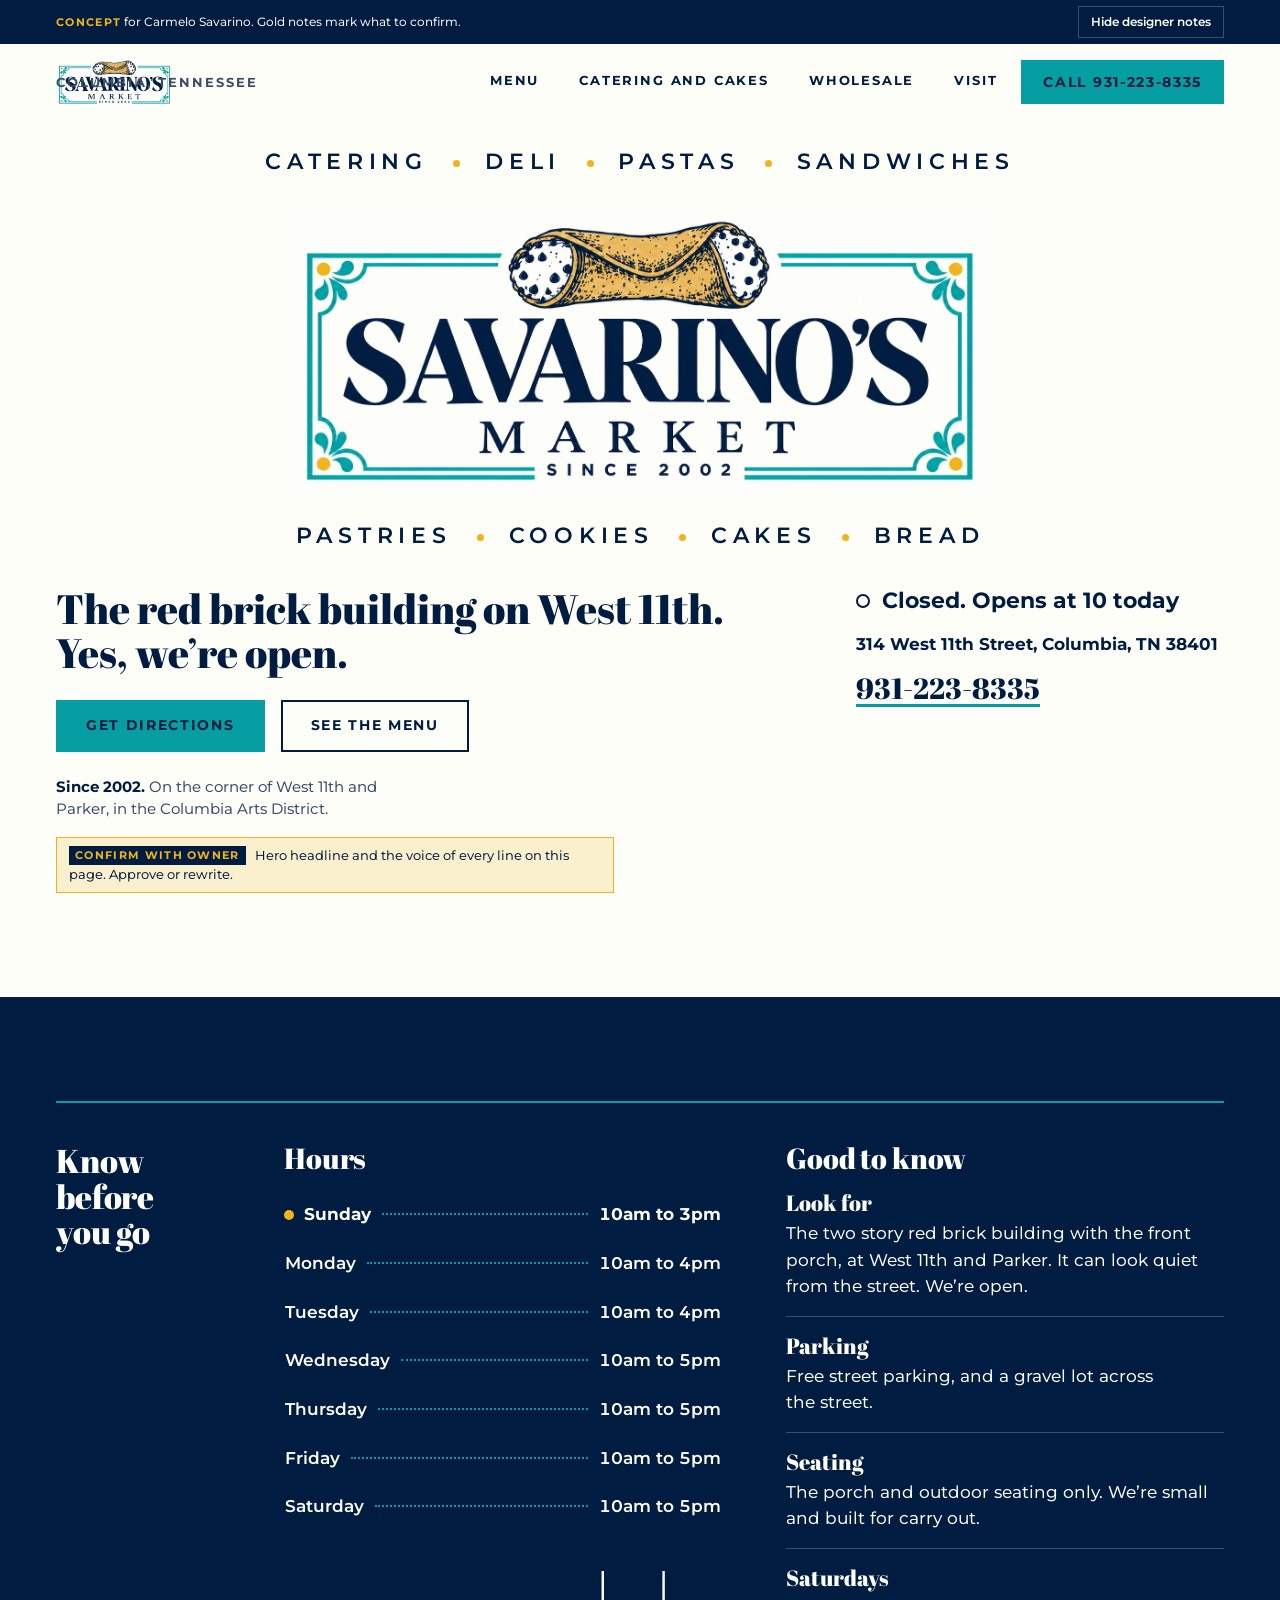
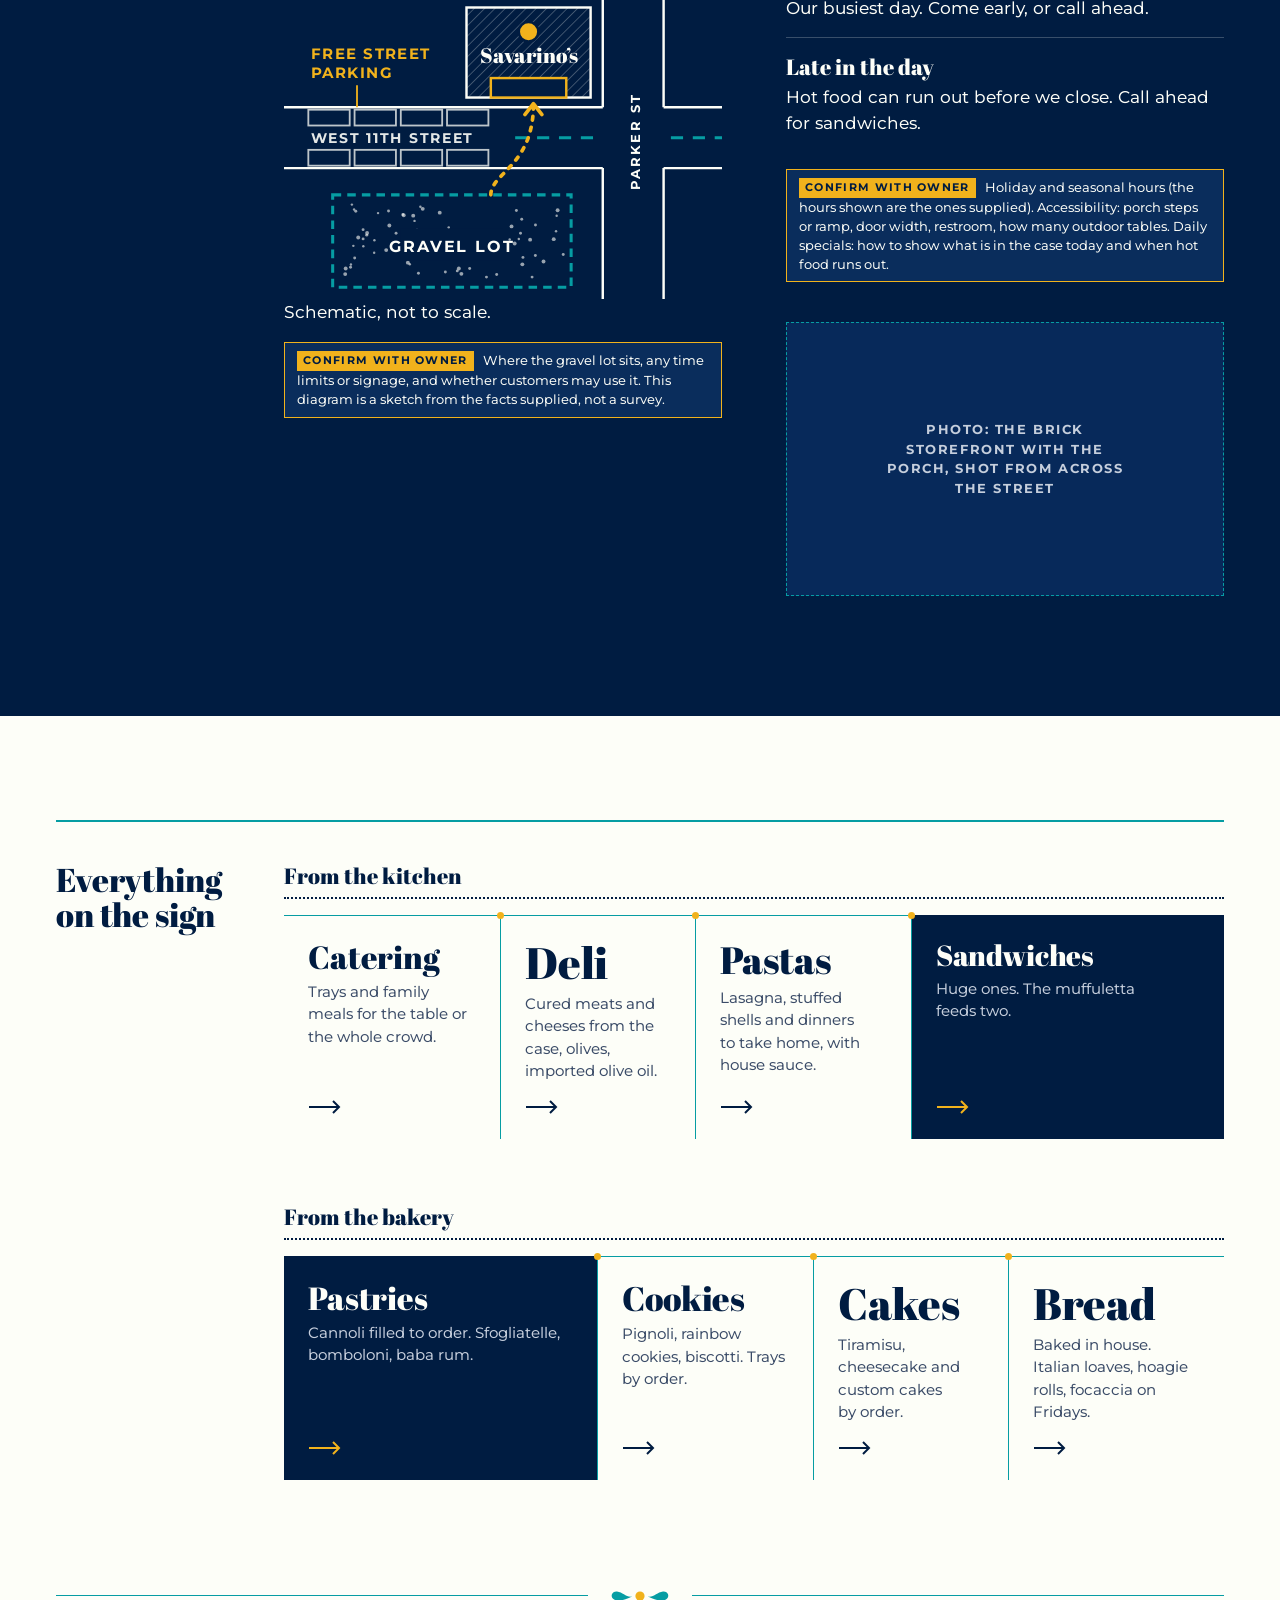
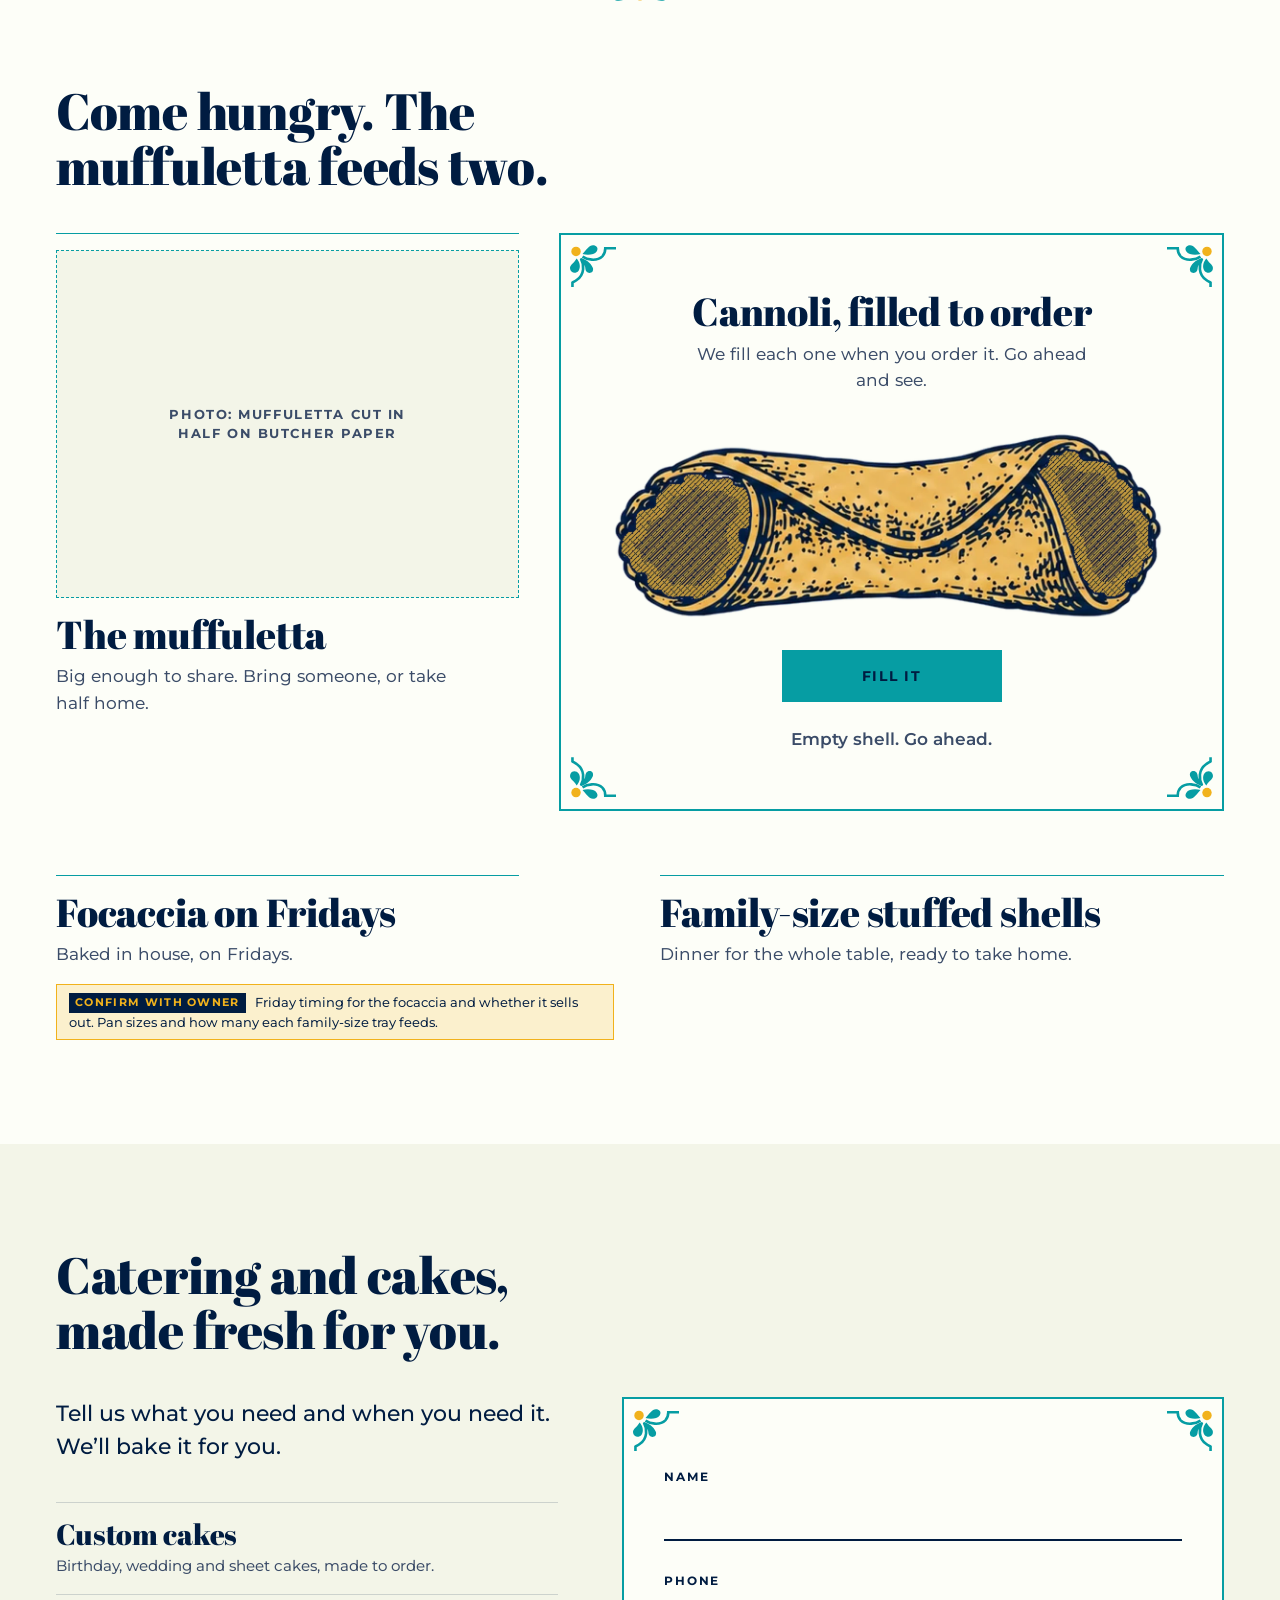
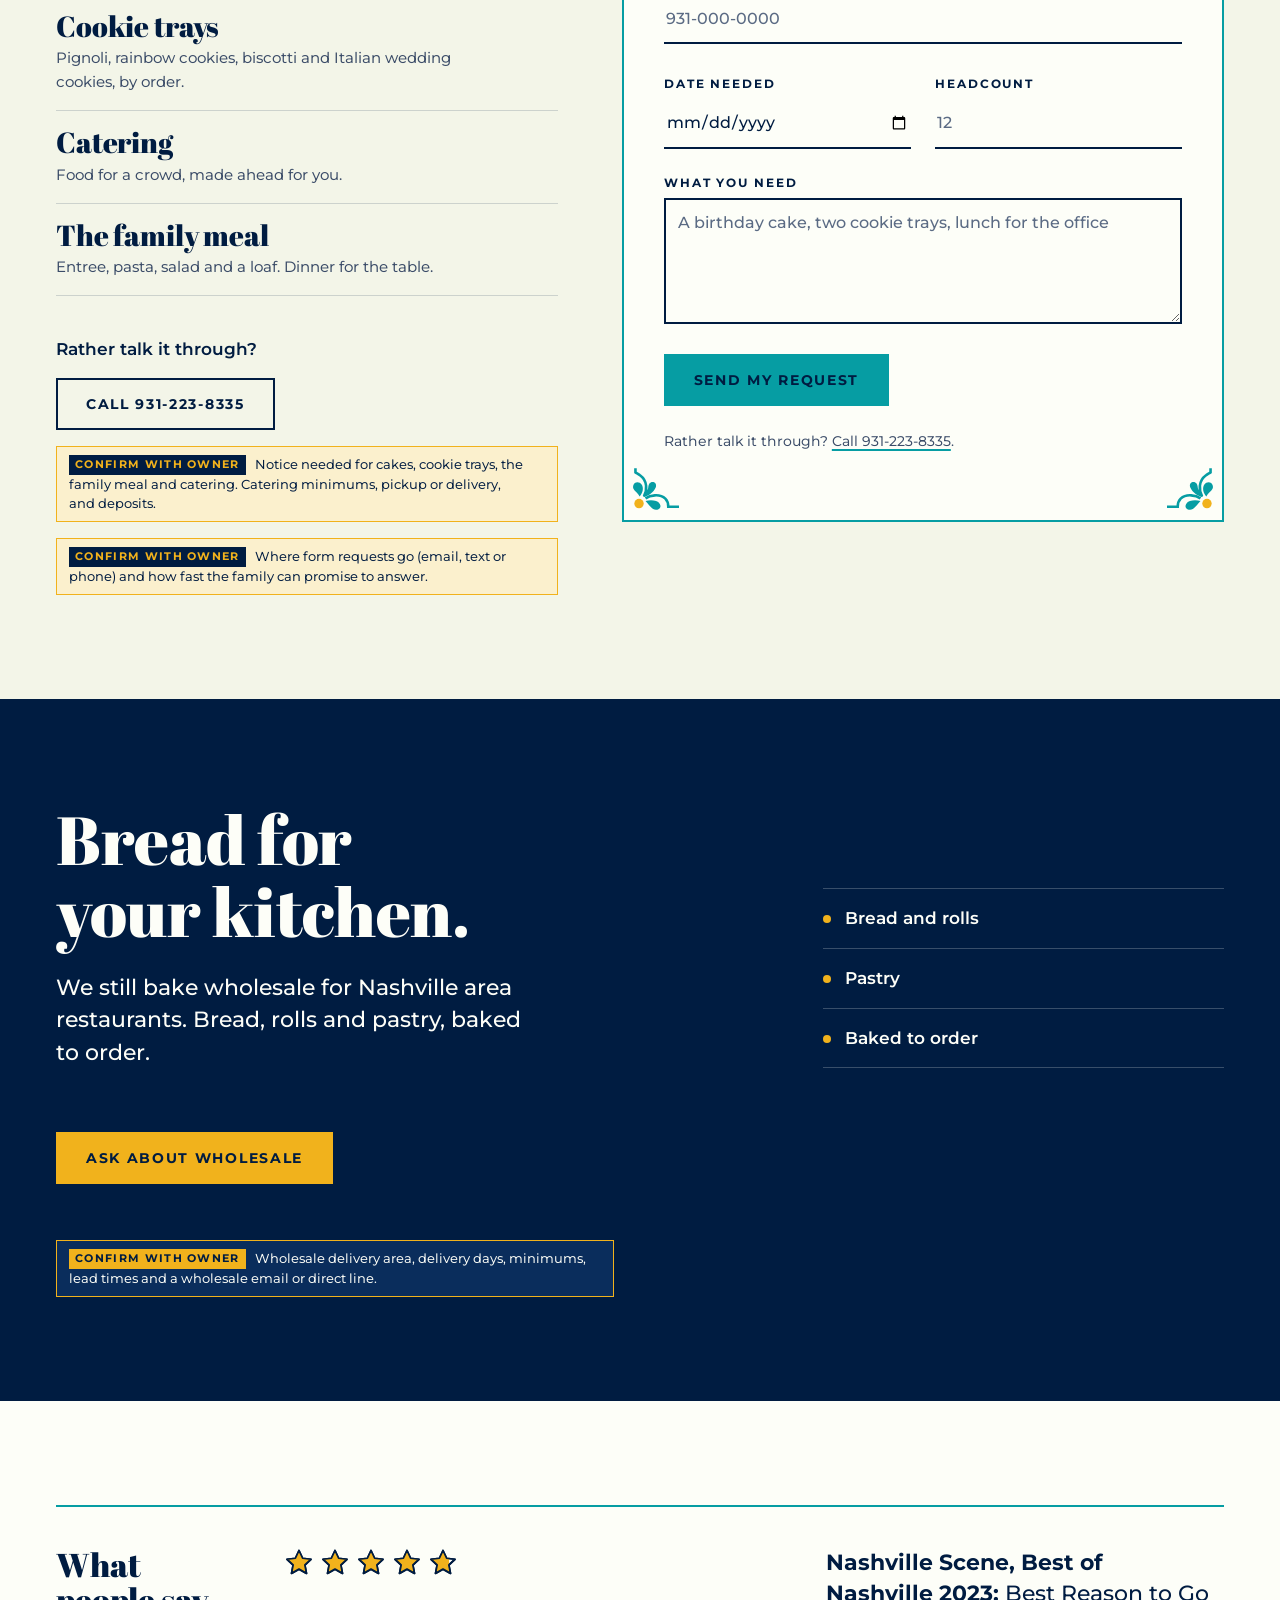
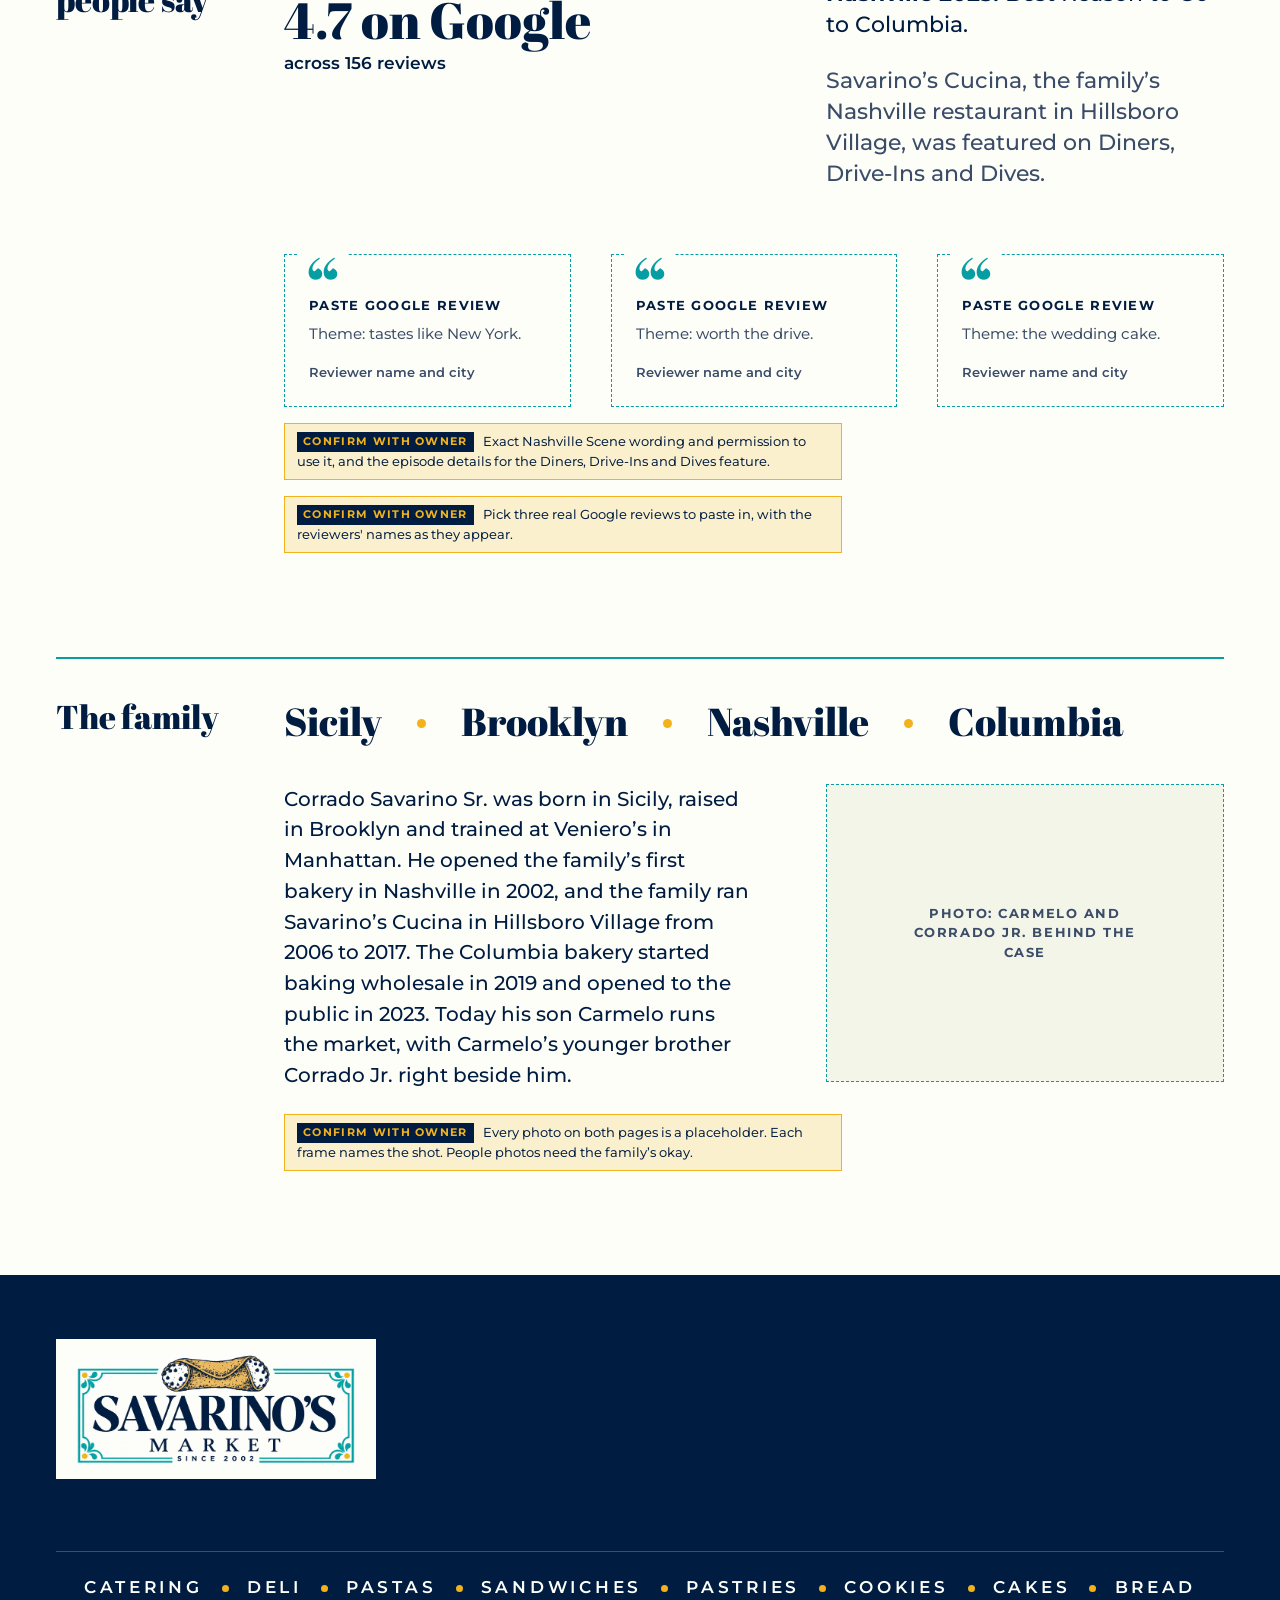
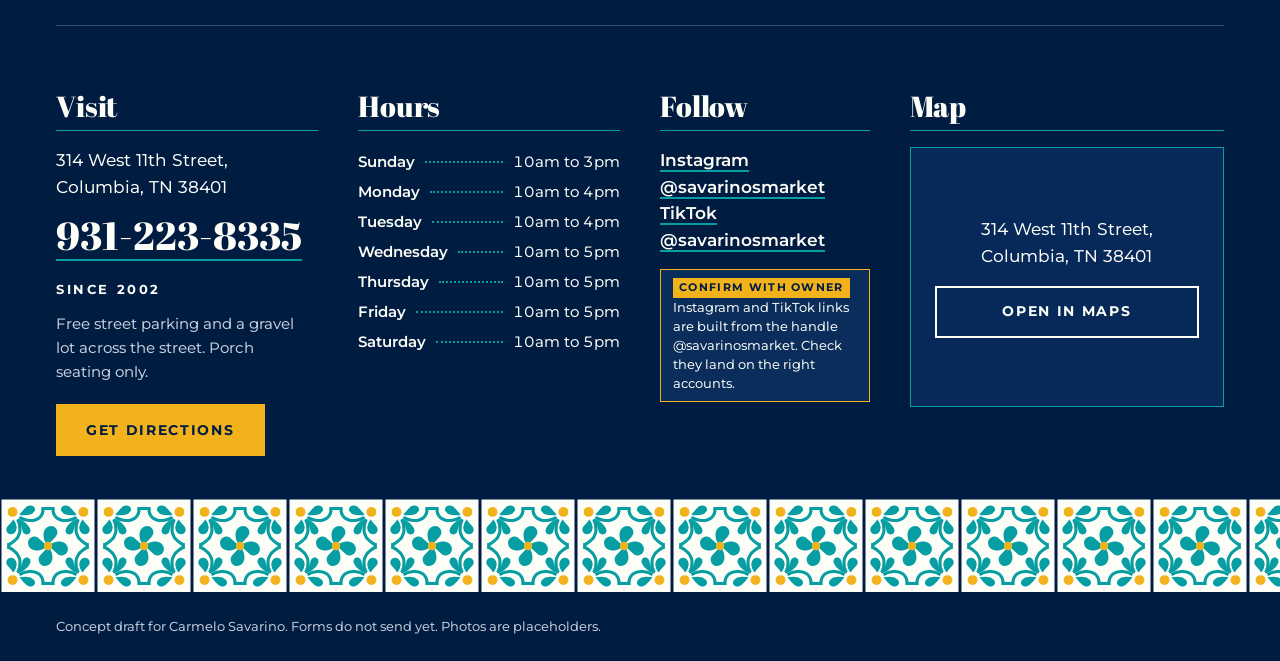
==== site/index.html @ f6b8129a "Apply finish-review fixes Fit the hero actions into the first viewport on desktop and phone, render " ====
<!doctype html>
<html lang="en" class="no-js">
<head>
<meta charset="utf-8">
<meta name="viewport" content="width=device-width, initial-scale=1, viewport-fit=cover">
<title>Savarino’s Market | Sicilian bakery, deli and market in Columbia, Tennessee</title>
<meta name="description" content="Sicilian family bakery, deli and market since 2002. Sandwiches, pastas, bread, pastries, cakes and catering at 314 West 11th Street, Columbia, Tennessee. Open today.">
<meta name="theme-color" content="#001C41">
<link rel="icon" href="assets/img/favicon.svg" type="image/svg+xml">
<link rel="preload" href="assets/fonts/abril-fatface-latin.woff2" as="font" type="font/woff2" crossorigin>
<link rel="preload" href="assets/fonts/montserrat-latin.woff2" as="font" type="font/woff2" crossorigin>
<link rel="stylesheet" href="assets/css/styles.css">
<script type="application/ld+json">{"@context": "https://schema.org", "@type": "Bakery", "name": "Savarino's Market", "description": "Sicilian family bakery, deli and market in Columbia, Tennessee.", "telephone": "+1-931-223-8335", "address": {"@type": "PostalAddress", "streetAddress": "314 West 11th Street", "addressLocality": "Columbia", "addressRegion": "TN", "postalCode": "38401", "addressCountry": "US"}, "foundingDate": "2002", "aggregateRating": {"@type": "AggregateRating", "ratingValue": "4.7", "reviewCount": "156"}, "openingHoursSpecification": [{"@type": "OpeningHoursSpecification", "dayOfWeek": "Sunday", "opens": "10:00", "closes": "15:00"}, {"@type": "OpeningHoursSpecification", "dayOfWeek": ["Monday", "Tuesday"], "opens": "10:00", "closes": "16:00"}, {"@type": "OpeningHoursSpecification", "dayOfWeek": ["Wednesday", "Thursday", "Friday", "Saturday"], "opens": "10:00", "closes": "17:00"}], "sameAs": ["https://www.instagram.com/savarinosmarket", "https://www.tiktok.com/@savarinosmarket"]}</script>
</head>
<body class="home" id="top">
<a class="skip" href="#main">Skip to content</a>
<div class="concept-bar" role="region" aria-label="Concept notice"><div class="wrap">
<p><b>Concept</b> for Carmelo Savarino<span class="long">. Gold notes mark what to confirm.</span></p>
<button type="button" data-notes-toggle aria-pressed="false">Hide designer notes</button>
</div></div>
<header class="site-header">
<div class="wrap hdr">
<div class="hdr-id">
<a class="hdr-logo" href="#top" aria-label="Savarino’s Market, home"><img src="assets/img/logo.webp" alt="Savarino’s Market, since 2002" width="1535" height="630"></a>
<span class="hdr-place caps" aria-hidden="true">Columbia, Tennessee</span>
</div>
<nav class="hdr-nav" aria-label="Primary"><ul><li><a href="menu.html">Menu</a></li><li><a href="#catering-cakes">Catering and Cakes</a></li><li><a href="#wholesale">Wholesale</a></li><li><a href="#visit">Visit</a></li></ul></nav>
<a class="btn btn-teal hdr-call" href="tel:+19312238335">Call 931-223-8335</a>
<button class="hdr-toggle" type="button" aria-expanded="false" aria-controls="hdr-panel" aria-label="Site navigation"><span></span></button>
</div>
<nav class="hdr-panel" id="hdr-panel" aria-label="Primary, mobile"><a href="menu.html">Menu</a><a href="#catering-cakes">Catering and Cakes</a><a href="#wholesale">Wholesale</a><a href="#visit">Visit</a><a href="tel:+19312238335">Call 931-223-8335</a></nav>
</header>
<main id="main">

<section class="hero field-ivory" aria-label="Savarino’s Market">
<div class="wrap">
<ul class="words words--top" aria-label="On the sign, line one"><li><a href="menu.html#catering">Catering</a></li><li><a href="menu.html#deli">Deli</a></li><li><a href="menu.html#pastas">Pastas</a></li><li><a href="menu.html#sandwiches">Sandwiches</a></li></ul>
<h1 class="hero-logo" data-hero-logo><img src="assets/img/logo.webp" alt="Savarino’s Market, since 2002" width="1535" height="630" fetchpriority="high"></h1>
<ul class="words words--bottom" aria-label="On the sign, line two"><li><a href="menu.html#pastries">Pastries</a></li><li><a href="menu.html#cookies">Cookies</a></li><li><a href="menu.html#cakes">Cakes</a></li><li><a href="menu.html#bread">Bread</a></li></ul>
<div class="hero-info">
<p class="hero-line"><span>The red brick building on West 11th.</span><span>Yes, we’re open.</span></p>
<div class="hero-where-block">
<p class="status" data-status data-open="false" aria-live="polite"><span class="status-dot" aria-hidden="true"></span><span data-status-text>Open Wednesday to Saturday, 10 to 5</span></p>
<address class="hero-where"><strong>314 West 11th Street, Columbia, TN 38401</strong></address>
<a class="hero-phone" href="tel:+19312238335" aria-label="Call 931-223-8335">931-223-8335</a>
</div>
<div class="hero-cta">
<div class="btn-row"><a class="btn btn-teal" href="https://www.google.com/maps/dir/?api=1&destination=314+West+11th+Street%2C+Columbia%2C+TN+38401" rel="noopener">Get Directions</a><a class="btn btn-line" href="menu.html">See the Menu</a></div>
</div>
<div class="hero-note">
<p class="hero-since"><b>Since 2002.</b> On the corner of West 11th and Parker, in the Columbia Arts District.</p>
<p class="dn" data-dn="headline"><b>CONFIRM WITH OWNER</b> Hero headline and the voice of every line on this page. Approve or rewrite.</p>
</div>
</div>
</div>
</section>

<section class="sec field-navy" id="visit" aria-labelledby="visit-h">
<div class="wrap">
<div class="rf">
<div class="rail"><h2 id="visit-h">Know before you go</h2></div>
<div class="field">
<div class="know">
<div class="know-hours">
<h3>Hours</h3>
<table class="hours" data-hours><caption class="sr-only">Hours, Central time</caption><tbody><tr data-day="0"><th scope="row">Sunday</th><td class="lead" aria-hidden="true"></td><td>10am to 3pm</td></tr><tr data-day="1"><th scope="row">Monday</th><td class="lead" aria-hidden="true"></td><td>10am to 4pm</td></tr><tr data-day="2"><th scope="row">Tuesday</th><td class="lead" aria-hidden="true"></td><td>10am to 4pm</td></tr><tr data-day="3"><th scope="row">Wednesday</th><td class="lead" aria-hidden="true"></td><td>10am to 5pm</td></tr><tr data-day="4"><th scope="row">Thursday</th><td class="lead" aria-hidden="true"></td><td>10am to 5pm</td></tr><tr data-day="5"><th scope="row">Friday</th><td class="lead" aria-hidden="true"></td><td>10am to 5pm</td></tr><tr data-day="6"><th scope="row">Saturday</th><td class="lead" aria-hidden="true"></td><td>10am to 5pm</td></tr></tbody></table>
</div>
<div class="know-points">
<h3>Good to know</h3>
<ul class="points">
<li><h4>Look for</h4><p>The two story red brick building with the front porch, at West 11th and Parker. It can look quiet from the street. We’re open.</p></li>
<li><h4>Parking</h4><p>Free street parking, and a gravel lot across the street.</p></li>
<li><h4>Seating</h4><p>The porch and outdoor seating only. We’re small and built for carry out.</p></li>
<li><h4>Saturdays</h4><p>Our busiest day. Come early, or call ahead.</p></li>
<li><h4>Late in the day</h4><p>Hot food can run out before we close. Call ahead for sandwiches.</p></li>
</ul>
<p class="dn" data-dn="know"><b>CONFIRM WITH OWNER</b> Holiday and seasonal hours (the hours shown are the ones supplied). Accessibility: porch steps or ramp, door width, restroom, how many outdoor tables. Daily specials: how to show what is in the case today and when hot food runs out.</p>
</div>
<div class="know-diagram">
<figure><svg viewBox="0 0 360 270" role="img" aria-labelledby="pk-t pk-d" focusable="false">
<title id="pk-t">Where to park</title>
<desc id="pk-d">Schematic: the shop with its porch on the north side of West 11th Street at Parker. Free street parking along the curb. A gravel lot across the street.</desc>
<defs><pattern id="hatch" width="6" height="6" patternUnits="userSpaceOnUse" patternTransform="rotate(45)"><line x1="0" y1="0" x2="0" y2="6" stroke="#FDFEF8" stroke-opacity=".28" stroke-width="1.4"/></pattern></defs>
<g fill="none" stroke="#FDFEF8" stroke-width="2">
<path d="M0 112H262M312 112H360M0 162H262M312 162H360M262 0V112M262 162V270M312 0V112M312 162V270"/>
</g>
<path d="M190 137H256M318 137H360" stroke="#069DA3" stroke-width="2.5" stroke-dasharray="10 8" fill="none"/>
<rect x="150" y="30" width="102" height="74" fill="url(#hatch)" stroke="#FDFEF8" stroke-width="2"/>
<rect x="170" y="88" width="62" height="16" fill="#001C41" stroke="#F1B21C" stroke-width="2"/>
<circle cx="201" cy="50" r="8" fill="#F1B21C" stroke="#001C41" stroke-width="2"/>
<text x="201" y="76" text-anchor="middle" font-family="Abril Fatface, Georgia, serif" font-size="17" fill="#FDFEF8">Savarino’s</text>
<g fill="none" stroke="#FDFEF8" stroke-opacity=".75" stroke-width="1.5"><rect x="20" y="114" width="34" height="13"/><rect x="58" y="114" width="34" height="13"/><rect x="96" y="114" width="34" height="13"/><rect x="134" y="114" width="34" height="13"/><rect x="20" y="147" width="34" height="13"/><rect x="58" y="147" width="34" height="13"/><rect x="96" y="147" width="34" height="13"/><rect x="134" y="147" width="34" height="13"/></g>
<rect x="40" y="184" width="196" height="76" fill="none" stroke="#069DA3" stroke-width="2.5" stroke-dasharray="7 5"/>
<g fill="#FDFEF8" fill-opacity=".6"><circle cx="106.2" cy="201.1" r="1.6"/><circle cx="55.0" cy="241.3" r="1.0"/><circle cx="114.0" cy="195.5" r="1.6"/><circle cx="85.9" cy="197.2" r="1.2"/><circle cx="59.0" cy="197.4" r="1.2"/><circle cx="57.0" cy="225.9" r="1.0"/><circle cx="163.3" cy="227.0" r="1.0"/><circle cx="153.3" cy="215.8" r="1.0"/><circle cx="54.7" cy="243.5" r="1.2"/><circle cx="124.0" cy="224.4" r="1.6"/><circle cx="103.4" cy="241.0" r="1.0"/><circle cx="65.2" cy="226.3" r="1.0"/><circle cx="115.3" cy="224.9" r="1.0"/><circle cx="151.0" cy="229.1" r="1.2"/><circle cx="172.6" cy="217.7" r="1.2"/><circle cx="132.6" cy="247.4" r="1.2"/><circle cx="101.8" cy="239.7" r="1.6"/><circle cx="191.0" cy="196.9" r="1.2"/><circle cx="143.7" cy="244.5" r="1.6"/><circle cx="129.5" cy="228.5" r="1.0"/><circle cx="68.0" cy="217.1" r="1.2"/><circle cx="74.3" cy="221.3" r="1.0"/><circle cx="224.9" cy="196.7" r="1.6"/><circle cx="152.6" cy="244.5" r="1.2"/><circle cx="109.3" cy="213.0" r="1.2"/><circle cx="153.9" cy="219.4" r="1.0"/><circle cx="221.7" cy="220.4" r="1.6"/><circle cx="58.1" cy="235.9" r="1.2"/><circle cx="166.4" cy="251.6" r="1.2"/><circle cx="98.9" cy="215.1" r="1.6"/><circle cx="110.5" cy="248.4" r="1.2"/><circle cx="77.3" cy="199.0" r="1.0"/><circle cx="86.6" cy="209.2" r="1.6"/><circle cx="92.1" cy="215.5" r="1.2"/><circle cx="61.0" cy="219.0" r="1.6"/><circle cx="97.7" cy="200.2" r="1.2"/><circle cx="206.7" cy="208.7" r="1.2"/><circle cx="229.5" cy="233.0" r="1.2"/><circle cx="224.1" cy="201.1" r="1.0"/><circle cx="74.1" cy="231.5" r="1.0"/><circle cx="136.2" cy="227.3" r="1.2"/><circle cx="98.4" cy="200.7" r="1.6"/><circle cx="114.7" cy="226.0" r="1.0"/><circle cx="174.4" cy="222.9" r="1.6"/><circle cx="167.8" cy="236.4" r="1.2"/><circle cx="213.3" cy="238.8" r="1.6"/><circle cx="194.4" cy="215.5" r="1.2"/><circle cx="119.3" cy="220.9" r="1.2"/><circle cx="57.6" cy="196.0" r="1.0"/><circle cx="128.0" cy="198.6" r="1.6"/><circle cx="55.8" cy="192.0" r="1.0"/><circle cx="145.8" cy="248.9" r="1.6"/><circle cx="50.7" cy="244.5" r="1.6"/><circle cx="116.0" cy="230.1" r="1.2"/><circle cx="158.0" cy="220.4" r="1.0"/><circle cx="203.9" cy="251.6" r="1.2"/><circle cx="135.4" cy="210.7" r="1.0"/><circle cx="65.0" cy="212.6" r="1.2"/><circle cx="135.0" cy="233.5" r="1.6"/><circle cx="50.3" cy="249.1" r="1.6"/><circle cx="113.3" cy="233.4" r="1.0"/><circle cx="187.0" cy="209.9" r="1.6"/><circle cx="206.6" cy="233.8" r="1.2"/><circle cx="142.4" cy="246.5" r="1.2"/><circle cx="189.6" cy="224.0" r="1.6"/><circle cx="107.3" cy="205.4" r="1.0"/><circle cx="195.9" cy="241.1" r="1.6"/><circle cx="195.4" cy="204.0" r="1.2"/><circle cx="112.1" cy="193.7" r="1.0"/><circle cx="193.0" cy="220.3" r="1.0"/><circle cx="174.8" cy="249.4" r="1.2"/><circle cx="196.4" cy="235.4" r="1.2"/><circle cx="223.6" cy="213.9" r="1.0"/><circle cx="65.0" cy="220.2" r="1.2"/><circle cx="84.0" cy="229.4" r="1.6"/><circle cx="202.3" cy="220.8" r="1.6"/><circle cx="110.0" cy="230.6" r="1.6"/><circle cx="68.3" cy="215.3" r="1.6"/><circle cx="185.5" cy="220.7" r="1.0"/><circle cx="126.7" cy="230.2" r="1.0"/></g>
<rect x="96" y="212" width="84" height="26" fill="#001C41"/>
<text x="138" y="231" text-anchor="middle" font-family="Montserrat, sans-serif" font-size="13" font-weight="700" letter-spacing="1.5" fill="#FDFEF8">GRAVEL LOT</text>
<path d="M170 184C170 166 205 160 205 110" fill="none" stroke="#F1B21C" stroke-width="3" stroke-dasharray="3 6" stroke-linecap="round"/>
<path d="M198 118l7-9 7 9" fill="none" stroke="#F1B21C" stroke-width="3" stroke-linecap="round" stroke-linejoin="round"/>
<text x="22" y="72" font-family="Montserrat, sans-serif" font-size="12" font-weight="700" letter-spacing="1.2" fill="#F1B21C">FREE STREET</text><text x="22" y="88" font-family="Montserrat, sans-serif" font-size="12" font-weight="700" letter-spacing="1.2" fill="#F1B21C">PARKING</text><path d="M60 94V112" stroke="#F1B21C" stroke-width="1.5" fill="none"/>
<text x="22" y="141" font-family="Montserrat, sans-serif" font-size="11.5" font-weight="700" letter-spacing="1.4" fill="#FDFEF8" fill-opacity=".9">WEST 11TH STREET</text>
<text transform="translate(293 100) rotate(-90)" text-anchor="end" font-family="Montserrat, sans-serif" font-size="11" font-weight="700" letter-spacing="1.8" fill="#FDFEF8">PARKER ST</text>
</svg><figcaption>Schematic, not to scale.</figcaption></figure>
<p class="dn" data-dn="parking"><b>CONFIRM WITH OWNER</b> Where the gravel lot sits, any time limits or signage, and whether customers may use it. This diagram is a sketch from the facts supplied, not a survey.</p>
</div>
<div class="know-photo"><div class="ph" style="aspect-ratio:16/10"><span>PHOTO: the brick storefront with the porch, shot from across the street</span></div></div>
</div>
</div>
</div>
</div>
</section>

<section class="sec field-ivory" id="sign" aria-labelledby="sign-h">
<div class="wrap">
<div class="rf">
<div class="rail"><h2 id="sign-h">Everything on the sign</h2></div>
<div class="field">
<div class="sign-row"><h3 class="row-label">From the kitchen</h3><ul class="blocks"><li class="block" style="--k:1.1"><a href="menu.html#catering"><h4>Catering</h4><p>Trays and family meals for the table or the whole crowd.</p><svg class="go" viewBox="0 0 34 16" width="34" height="16" aria-hidden="true" focusable="false"><path d="M1 8h30M25 2l6 6-6 6" fill="none" stroke="#001C41" stroke-width="2"/></svg><span class="sr-only">See Catering on the menu</span></a></li><li class="block" style="--k:1.5"><a href="menu.html#deli"><h4>Deli</h4><p>Cured meats and cheeses from the case, olives, imported olive oil.</p><svg class="go" viewBox="0 0 34 16" width="34" height="16" aria-hidden="true" focusable="false"><path d="M1 8h30M25 2l6 6-6 6" fill="none" stroke="#001C41" stroke-width="2"/></svg><span class="sr-only">See Deli on the menu</span></a></li><li class="block" style="--k:1.3"><a href="menu.html#pastas"><h4>Pastas</h4><p>Lasagna, stuffed shells and dinners to take home, with house sauce.</p><svg class="go" viewBox="0 0 34 16" width="34" height="16" aria-hidden="true" focusable="false"><path d="M1 8h30M25 2l6 6-6 6" fill="none" stroke="#001C41" stroke-width="2"/></svg><span class="sr-only">See Pastas on the menu</span></a></li><li class="block block--star" style="--k:1.0"><a href="menu.html#sandwiches"><h4>Sandwiches</h4><p>Huge ones. The muffuletta feeds two.</p><svg class="go" viewBox="0 0 34 16" width="34" height="16" aria-hidden="true" focusable="false"><path d="M1 8h30M25 2l6 6-6 6" fill="none" stroke="#001C41" stroke-width="2"/></svg><span class="sr-only">See Sandwiches on the menu</span></a></li></ul></div>
<div class="sign-row"><h3 class="row-label">From the bakery</h3><ul class="blocks"><li class="block block--star" style="--k:1.1"><a href="menu.html#pastries"><h4>Pastries</h4><p>Cannoli filled to order. Sfogliatelle, bomboloni, baba rum.</p><svg class="go" viewBox="0 0 34 16" width="34" height="16" aria-hidden="true" focusable="false"><path d="M1 8h30M25 2l6 6-6 6" fill="none" stroke="#001C41" stroke-width="2"/></svg><span class="sr-only">See Pastries on the menu</span></a></li><li class="block" style="--k:1.15"><a href="menu.html#cookies"><h4>Cookies</h4><p>Pignoli, rainbow cookies, biscotti. Trays by order.</p><svg class="go" viewBox="0 0 34 16" width="34" height="16" aria-hidden="true" focusable="false"><path d="M1 8h30M25 2l6 6-6 6" fill="none" stroke="#001C41" stroke-width="2"/></svg><span class="sr-only">See Cookies on the menu</span></a></li><li class="block" style="--k:1.5"><a href="menu.html#cakes"><h4>Cakes</h4><p>Tiramisu, cheesecake and custom cakes by order.</p><svg class="go" viewBox="0 0 34 16" width="34" height="16" aria-hidden="true" focusable="false"><path d="M1 8h30M25 2l6 6-6 6" fill="none" stroke="#001C41" stroke-width="2"/></svg><span class="sr-only">See Cakes on the menu</span></a></li><li class="block" style="--k:1.5"><a href="menu.html#bread"><h4>Bread</h4><p>Baked in house. Italian loaves, hoagie rolls, focaccia on Fridays.</p><svg class="go" viewBox="0 0 34 16" width="34" height="16" aria-hidden="true" focusable="false"><path d="M1 8h30M25 2l6 6-6 6" fill="none" stroke="#001C41" stroke-width="2"/></svg><span class="sr-only">See Bread on the menu</span></a></li></ul></div>
</div>
</div>
</div>
</section>

<section class="sec field-ivory" id="favorites" aria-labelledby="fav-h" style="padding-top:0">
<div class="wrap">
<div class="divider" aria-hidden="true"><img src="assets/img/fleuron.svg" alt="" width="72" height="24"></div>
<h2 class="fav-head" id="fav-h" style="margin-top:clamp(40px,6vw,104px)">Come hungry. The muffuletta feeds two.</h2>
<div class="favs">
<article class="fav fav--muff">
<div class="ph"><span>PHOTO: muffuletta cut in half on butcher paper</span></div>
<h3>The muffuletta</h3>
<p>Big enough to share. Bring someone, or take half home.</p>
</article>
<article class="fav fav--cannoli">
<div class="framed "><i class="cn tl"></i><i class="cn tr"></i><i class="cn bl"></i><i class="cn br"></i><div class="stage" data-stage>
<div class="stage-copy"><h3>Cannoli, filled to order</h3><p>We fill each one when you order it. Go ahead and see.</p></div>
<button class="cannoli" type="button" aria-label="Fill the cannoli" aria-pressed="false">
<img class="c-full" src="assets/img/cannoli-full.webp" alt="Engraving of a cannoli, filled with ricotta cream and chocolate chips" width="1168" height="434" loading="lazy">
<img class="c-empty" src="assets/img/cannoli-empty.webp" alt="" width="1168" height="434" loading="lazy">
<img class="c-fill l" src="assets/img/cannoli-fill-left.webp" alt="" width="1168" height="434" loading="lazy">
<img class="c-fill r" src="assets/img/cannoli-fill-right.webp" alt="" width="1168" height="434" loading="lazy">
</button>
<button class="btn btn-teal" type="button" data-fill aria-pressed="false">Fill it</button>
<p class="stage-status" data-stage-status aria-live="polite"></p>
</div></div>
</article>
<article class="fav fav--foc">
<h3>Focaccia on Fridays</h3>
<p>Baked in house, on Fridays.</p>
</article>
<article class="fav fav--shells">
<h3>Family-size stuffed shells</h3>
<p>Dinner for the whole table, ready to take home.</p>
</article>
</div>
<p class="dn" data-dn="favorites"><b>CONFIRM WITH OWNER</b> Friday timing for the focaccia and whether it sells out. Pan sizes and how many each family-size tray feeds.</p>
</div>
</section>

<section class="sec field-ivory-2" id="catering-cakes" aria-labelledby="cat-h">
<div class="wrap">
<h2 class="cat-head" id="cat-h">Catering and cakes, made fresh for you.</h2>
<div class="cat-grid">
<div>
<p class="lede">Tell us what you need and when you need it. We’ll bake it for you.</p>
<ul class="offer">
<li><h3>Custom cakes</h3><p>Birthday, wedding and sheet cakes, made to order.</p></li>
<li><h3>Cookie trays</h3><p>Pignoli, rainbow cookies, biscotti and Italian wedding cookies, by order.</p></li>
<li><h3>Catering</h3><p>Food for a crowd, made ahead for you.</p></li>
<li><h3>The family meal</h3><p>Entree, pasta, salad and a loaf. Dinner for the table.</p></li>
</ul>
<div class="cat-call"><p>Rather talk it through?</p><a class="btn btn-line" href="tel:+19312238335">Call 931-223-8335</a></div>
<p class="dn" data-dn="lead-times"><b>CONFIRM WITH OWNER</b> Notice needed for cakes, cookie trays, the family meal and catering. Catering minimums, pickup or delivery, and deposits.</p>
<p class="dn" data-dn="form-routing"><b>CONFIRM WITH OWNER</b> Where form requests go (email, text or phone) and how fast the family can promise to answer.</p>
</div>
<div><div class="framed framed--form"><i class="cn tl"></i><i class="cn tr"></i><i class="cn bl"></i><i class="cn br"></i><form class="form" data-form="catering" novalidate aria-label="Cake, tray and catering inquiry">
<div class="f"><label for="h-name">Name</label><input id="h-name" name="name" autocomplete="name" required data-error="Tell us your name."><span class="err" aria-live="polite"></span></div>
<div class="f"><label for="h-phone">Phone</label><input id="h-phone" name="phone" type="tel" inputmode="tel" autocomplete="tel" placeholder="931-000-0000" required data-error="We need a number to call you back."><span class="err" aria-live="polite"></span></div>
<div class="f-row">
<div class="f"><label for="h-date">Date needed</label><input id="h-date" name="date" type="date"></div>
<div class="f"><label for="h-count">Headcount</label><input id="h-count" name="headcount" type="number" min="1" inputmode="numeric" placeholder="12"></div>
</div>
<div class="f"><label for="h-need">What you need</label><textarea id="h-need" name="need" rows="4" placeholder="A birthday cake, two cookie trays, lunch for the office" required data-error="Tell us what you are after."></textarea><span class="err" aria-live="polite"></span></div>
<button class="btn btn-teal" type="submit">Send my request</button>
<p class="form-note">Rather talk it through? <a href="tel:+19312238335">Call 931-223-8335</a>.</p>
<div class="form-ok" hidden><h3>Got it.</h3><p>This is a concept form, so nothing was sent. When it goes live, your request lands with the family. Until then, call <a href="tel:+19312238335">931-223-8335</a>.</p></div>
</form></div></div>
</div>
</div>
</section>

<section class="sec wholesale field-navy" id="wholesale" aria-labelledby="ws-h">
<div class="wrap">
<div class="ws-main">
<h2 id="ws-h">Bread for your kitchen.</h2>
<p class="lede">We still bake wholesale for Nashville area restaurants. Bread, rolls and pastry, baked to order.</p>
</div>
<div class="ws-side">
<ul class="wholesale-list"><li>Bread and rolls</li><li>Pastry</li><li>Baked to order</li></ul>
</div>
<details id="wholesale-form">
<summary><span class="btn btn-saffron">Ask about wholesale</span></summary>
<div class="ws-form">
<form class="form" data-form="wholesale" novalidate aria-label="Wholesale inquiry">
<div class="f"><label for="w-biz">Restaurant or shop</label><input id="w-biz" name="business" autocomplete="organization" required data-error="Tell us the name of your place."><span class="err" aria-live="polite"></span></div>
<div class="f-row">
<div class="f"><label for="w-name">Your name</label><input id="w-name" name="name" autocomplete="name" required data-error="Tell us who to ask for."><span class="err" aria-live="polite"></span></div>
<div class="f"><label for="w-contact">Phone or email</label><input id="w-contact" name="contact" autocomplete="tel" required data-error="We need a way to reach you."><span class="err" aria-live="polite"></span></div>
</div>
<div class="f"><label for="w-need">What you need, and how often</label><textarea id="w-need" name="need" rows="4" placeholder="Hoagie rolls, twice a week" required data-error="Tell us what you are after."></textarea><span class="err" aria-live="polite"></span></div>
<button class="btn btn-saffron" type="submit">Send wholesale inquiry</button>
<div class="form-ok" hidden><h3>Got it.</h3><p>This is a concept form, so nothing was sent. For now, call <a href="tel:+19312238335">931-223-8335</a>.</p></div>
</form>
</div>
</details>
<div><p class="dn" data-dn="wholesale"><b>CONFIRM WITH OWNER</b> Wholesale delivery area, delivery days, minimums, lead times and a wholesale email or direct line.</p></div>
</div>
</section>

<section class="sec field-ivory" id="proof" aria-labelledby="proof-h">
<div class="wrap">
<div class="rf">
<div class="rail"><h2 id="proof-h">What people say</h2></div>
<div class="field">
<div class="proof-top">
<div>
<div class="stars" role="img" aria-label="4.7 out of 5 stars"><svg viewBox="0 0 24 22" aria-hidden="true" focusable="false"><path d="M12 1.8l2.9 6.2 6.7.8-4.9 4.6 1.3 6.7L12 16.7 6 20.1l1.3-6.7L2.4 8.8l6.7-.8z" fill="none" stroke="#001C41" stroke-width="1.4" stroke-linejoin="round"/><path d="M12 1.8l2.9 6.2 6.7.8-4.9 4.6 1.3 6.7L12 16.7 6 20.1l1.3-6.7L2.4 8.8l6.7-.8z" fill="#F1B21C" stroke="#001C41" stroke-width="1.4" stroke-linejoin="round"/></svg><svg viewBox="0 0 24 22" aria-hidden="true" focusable="false"><path d="M12 1.8l2.9 6.2 6.7.8-4.9 4.6 1.3 6.7L12 16.7 6 20.1l1.3-6.7L2.4 8.8l6.7-.8z" fill="none" stroke="#001C41" stroke-width="1.4" stroke-linejoin="round"/><path d="M12 1.8l2.9 6.2 6.7.8-4.9 4.6 1.3 6.7L12 16.7 6 20.1l1.3-6.7L2.4 8.8l6.7-.8z" fill="#F1B21C" stroke="#001C41" stroke-width="1.4" stroke-linejoin="round"/></svg><svg viewBox="0 0 24 22" aria-hidden="true" focusable="false"><path d="M12 1.8l2.9 6.2 6.7.8-4.9 4.6 1.3 6.7L12 16.7 6 20.1l1.3-6.7L2.4 8.8l6.7-.8z" fill="none" stroke="#001C41" stroke-width="1.4" stroke-linejoin="round"/><path d="M12 1.8l2.9 6.2 6.7.8-4.9 4.6 1.3 6.7L12 16.7 6 20.1l1.3-6.7L2.4 8.8l6.7-.8z" fill="#F1B21C" stroke="#001C41" stroke-width="1.4" stroke-linejoin="round"/></svg><svg viewBox="0 0 24 22" aria-hidden="true" focusable="false"><path d="M12 1.8l2.9 6.2 6.7.8-4.9 4.6 1.3 6.7L12 16.7 6 20.1l1.3-6.7L2.4 8.8l6.7-.8z" fill="none" stroke="#001C41" stroke-width="1.4" stroke-linejoin="round"/><path d="M12 1.8l2.9 6.2 6.7.8-4.9 4.6 1.3 6.7L12 16.7 6 20.1l1.3-6.7L2.4 8.8l6.7-.8z" fill="#F1B21C" stroke="#001C41" stroke-width="1.4" stroke-linejoin="round"/></svg><svg viewBox="0 0 24 22" aria-hidden="true" focusable="false"><path d="M12 1.8l2.9 6.2 6.7.8-4.9 4.6 1.3 6.7L12 16.7 6 20.1l1.3-6.7L2.4 8.8l6.7-.8z" fill="none" stroke="#001C41" stroke-width="1.4" stroke-linejoin="round"/><clipPath id="sc4"><rect x="0" y="0" width="16.8" height="22"/></clipPath><path d="M12 1.8l2.9 6.2 6.7.8-4.9 4.6 1.3 6.7L12 16.7 6 20.1l1.3-6.7L2.4 8.8l6.7-.8z" fill="#F1B21C" clip-path="url(#sc4)"/><path d="M12 1.8l2.9 6.2 6.7.8-4.9 4.6 1.3 6.7L12 16.7 6 20.1l1.3-6.7L2.4 8.8l6.7-.8z" fill="none" stroke="#001C41" stroke-width="1.4" stroke-linejoin="round"/></svg></div>
<p class="rating">4.7 on Google<small>across 156 reviews</small></p>
</div>
<div class="honor">
<p><strong>Nashville Scene, Best of Nashville 2023:</strong> Best Reason to Go to Columbia.</p>
<p class="ddd">Savarino’s Cucina, the family’s Nashville restaurant in Hillsboro Village, was featured on Diners, Drive-Ins and Dives.</p>
</div>
</div>
<div class="slots">
<blockquote class="slot"><b>PASTE GOOGLE REVIEW</b><p>Theme: tastes like New York.</p><cite>Reviewer name and city</cite></blockquote>
<blockquote class="slot"><b>PASTE GOOGLE REVIEW</b><p>Theme: worth the drive.</p><cite>Reviewer name and city</cite></blockquote>
<blockquote class="slot"><b>PASTE GOOGLE REVIEW</b><p>Theme: the wedding cake.</p><cite>Reviewer name and city</cite></blockquote>
</div>
<p class="dn" data-dn="press"><b>CONFIRM WITH OWNER</b> Exact Nashville Scene wording and permission to use it, and the episode details for the Diners, Drive-Ins and Dives feature.</p>
<p class="dn" data-dn="reviews"><b>CONFIRM WITH OWNER</b> Pick three real Google reviews to paste in, with the reviewers' names as they appear.</p>
</div>
</div>
</div>
</section>

<section class="sec field-ivory" id="family" aria-labelledby="fam-h" style="padding-top:0">
<div class="wrap">
<div class="rf">
<div class="rail"><h2 id="fam-h">The family</h2></div>
<div class="field">
<p class="route" aria-label="Sicily, Brooklyn, Nashville, Columbia"><span>Sicily</span><i></i><span>Brooklyn</span><i></i><span>Nashville</span><i></i><span>Columbia</span></p>
<div class="family-grid">
<div class="family-copy">
<p>Corrado Savarino Sr. was born in Sicily, raised in Brooklyn and trained at Veniero’s in Manhattan. He opened the family’s first bakery in Nashville in 2002, and the family ran Savarino’s Cucina in Hillsboro Village from 2006 to 2017. The Columbia bakery started baking wholesale in 2019 and opened to the public in 2023. Today his son Carmelo runs the market, with Carmelo’s younger brother Corrado Jr. right beside him.</p>
</div>
<div class="ph ph--tall" style="max-width:420px"><span>PHOTO: Carmelo and Corrado Jr. behind the case</span></div>
</div>
<p class="dn" data-dn="photos"><b>CONFIRM WITH OWNER</b> Every photo on both pages is a placeholder. Each frame names the shot. People photos need the family’s okay.</p>
</div>
</div>
</div>
</section>

</main>
<footer class="site-footer" id="footer">
<div class="wrap foot">
<div class="foot-top">
<a class="foot-plate" href="index.html" aria-label="Savarino’s Market, home"><img src="assets/img/logo.webp" alt="Savarino’s Market, since 2002" width="1535" height="630" loading="lazy"></a>
</div>
<div class="foot-rule"><ul class="words words--foot" aria-label="Everything on the sign"><li><a href="menu.html#catering">Catering</a></li><li><a href="menu.html#deli">Deli</a></li><li><a href="menu.html#pastas">Pastas</a></li><li><a href="menu.html#sandwiches">Sandwiches</a></li><li><a href="menu.html#pastries">Pastries</a></li><li><a href="menu.html#cookies">Cookies</a></li><li><a href="menu.html#cakes">Cakes</a></li><li><a href="menu.html#bread">Bread</a></li></ul></div>
<div class="foot-cols">
<div class="foot-visit">
<h3>Visit</h3>
<address>314 West 11th Street, Columbia, TN 38401</address>
<a class="foot-phone" href="tel:+19312238335">931-223-8335</a>
<p class="foot-since" style="margin-top:16px">Since 2002</p>
<p style="margin-top:12px;font-size:.9375rem;color:var(--ivory-on-navy)">Free street parking and a gravel lot across the street. Porch seating only.</p>
<div class="btn-row" style="margin-top:20px"><a class="btn btn-saffron" href="https://www.google.com/maps/dir/?api=1&destination=314+West+11th+Street%2C+Columbia%2C+TN+38401" rel="noopener">Get Directions</a></div>
</div>
<div>
<h3>Hours</h3>
<dl class="foot-hours" style="margin:0"><div><dt>Sunday</dt><span class="lead" aria-hidden="true"></span><dd>10am to 3pm</dd></div><div><dt>Monday</dt><span class="lead" aria-hidden="true"></span><dd>10am to 4pm</dd></div><div><dt>Tuesday</dt><span class="lead" aria-hidden="true"></span><dd>10am to 4pm</dd></div><div><dt>Wednesday</dt><span class="lead" aria-hidden="true"></span><dd>10am to 5pm</dd></div><div><dt>Thursday</dt><span class="lead" aria-hidden="true"></span><dd>10am to 5pm</dd></div><div><dt>Friday</dt><span class="lead" aria-hidden="true"></span><dd>10am to 5pm</dd></div><div><dt>Saturday</dt><span class="lead" aria-hidden="true"></span><dd>10am to 5pm</dd></div></dl>
</div>
<div>
<h3>Follow</h3>
<ul class="foot-social">
<li><a href="https://www.instagram.com/savarinosmarket" rel="noopener">Instagram @savarinosmarket</a></li>
<li><a href="https://www.tiktok.com/@savarinosmarket" rel="noopener">TikTok @savarinosmarket</a></li>
</ul>
<p class="dn" data-dn="social"><b>CONFIRM WITH OWNER</b> Instagram and TikTok links are built from the handle @savarinosmarket. Check they land on the right accounts.</p>
</div>
<div>
<h3>Map</h3>
<div class="foot-map">
<div class="foot-map-fallback"><p style="margin:0;max-width:none">314 West 11th Street, Columbia, TN 38401</p><a class="btn btn-line-light" href="https://www.google.com/maps/dir/?api=1&destination=314+West+11th+Street%2C+Columbia%2C+TN+38401" rel="noopener">Open in Maps</a></div>
<iframe title="Map to Savarino’s Market, 314 West 11th Street, Columbia, Tennessee" src="https://www.google.com/maps?q=314+West+11th+Street,+Columbia,+TN+38401&output=embed" loading="lazy" referrerpolicy="no-referrer-when-downgrade"></iframe>
</div>
</div>
</div>
</div>
<div class="tile-band" role="presentation"></div>
<div class="legal"><div class="wrap"><p>Concept draft for Carmelo Savarino. Forms do not send yet. Photos are placeholders.</p></div></div>
</footer>
<nav class="dock" aria-label="Quick actions">
<a href="tel:+19312238335">Call</a>
<a href="https://www.google.com/maps/dir/?api=1&destination=314+West+11th+Street%2C+Columbia%2C+TN+38401" rel="noopener">Directions</a>
<a href="menu.html">Menu</a>
</nav>
<script src="assets/js/main.js" defer></script>
</body>
</html>
---- site/assets/css/styles.css ----
/* Savarino's Market: concept site.
   Palette sampled from the color logo. Two families: Abril Fatface (headings), Montserrat (everything read). */

@font-face {
  font-family: "Abril Fatface";
  src: url("../fonts/abril-fatface-latin.woff2") format("woff2");
  font-weight: 400;
  font-style: normal;
  font-display: swap;
}
@font-face {
  font-family: "Montserrat";
  src: url("../fonts/montserrat-latin.woff2") format("woff2");
  font-weight: 400 700;
  font-style: normal;
  font-display: swap;
}

:root {
  /* Logo palette */
  --navy: #001c41;
  --ivory: #fdfef8;
  --teal: #069da3;
  --saffron: #f1b21c;
  --gold: #f2bb5d; /* illustration only, never UI */

  /* Tints derived from the palette */
  --ivory-2: #f3f5e8;
  --navy-2: #3b4c68;      /* secondary text on ivory, 8.5:1 */
  --ivory-on-navy: #c5cedc; /* secondary text on navy */
  --hair: rgba(0, 28, 65, 0.16);
  --hair-light: rgba(253, 254, 248, 0.22);

  /* Field tokens, re-declared by .field-navy */
  --bg: var(--ivory);
  --fg: var(--navy);
  --fg-2: var(--navy-2);
  --rule: var(--teal);
  --ring: var(--navy);

  /* Type: 1.25 on phones to 1.333 at desktop */
  --font-display: "Abril Fatface", "Bodoni 72", Didot, Georgia, serif;
  --font-body: "Montserrat", "Avenir Next", "Segoe UI", system-ui, sans-serif;
  --t-1: 0.8125rem;
  --t0: clamp(1rem, 0.96rem + 0.1vw, 1.0625rem);
  --t1: clamp(1.25rem, 1.19rem + 0.257vw, 1.42rem);
  --t2: clamp(1.5625rem, 1.442rem + 0.495vw, 1.8875rem);
  --t3: clamp(1.953rem, 1.744rem + 0.862vw, 2.519rem);
  --t4: clamp(2.4375rem, 2.094rem + 1.4vw, 3.356rem);
  --t5: clamp(3.05rem, 2.519rem + 2.17vw, 4.475rem);

  /* Spacing beats (8px unit, 1 2 3 5 8 13) */
  --s1: 0.5rem;
  --s2: 1rem;
  --s3: 1.5rem;
  --s5: 2.5rem;
  --s8: 4rem;
  --s13: 6.5rem;

  --gutter: clamp(16px, 4.4vw, 56px);
  --maxw: 1440px;
  --ease: cubic-bezier(0.16, 1, 0.3, 1);
}

*, *::before, *::after { box-sizing: border-box; }
html { -webkit-text-size-adjust: 100%; scroll-behavior: smooth; scroll-padding-top: 88px; }
body {
  margin: 0;
  background: var(--ivory);
  color: var(--navy);
  font-family: var(--font-body);
  font-size: var(--t0);
  line-height: 1.6;
  font-weight: 450;
  -webkit-font-smoothing: antialiased;
  text-rendering: optimizeLegibility;
}
img, svg { display: block; max-width: 100%; }
h1, h2, h3, h4, p, ul, ol, dl, dd, figure { margin: 0; }
ul, ol { padding: 0; list-style: none; }
a { color: inherit; text-decoration-color: var(--teal); text-decoration-thickness: 2px; text-underline-offset: 0.22em; }
a:hover { text-decoration-color: currentColor; }
button { font: inherit; color: inherit; }
::selection { background: var(--teal); color: var(--navy); }
:focus-visible { outline: 3px solid var(--ring); outline-offset: 3px; border-radius: 2px; }
html { scrollbar-color: var(--teal) var(--ivory-2); scrollbar-width: thin; }

h1, h2, h3 { font-family: var(--font-display); font-weight: 400; letter-spacing: -0.005em; line-height: 1.06; text-wrap: balance; }
p { text-wrap: pretty; max-width: 62ch; }
.sr-only { position: absolute; width: 1px; height: 1px; overflow: hidden; clip-path: inset(50%); white-space: nowrap; }
.skip { position: absolute; left: 8px; top: -80px; z-index: 100; background: var(--navy); color: var(--ivory); padding: 12px 16px; font-weight: 700; }
.skip:focus { top: 8px; }

.wrap { width: 100%; max-width: var(--maxw); margin-inline: auto; padding-inline: var(--gutter); }

/* Fields own their ink */
.field-ivory { --bg: var(--ivory); --fg: var(--navy); --fg-2: var(--navy-2); --rule: var(--teal); --ring: var(--navy); background: var(--bg); color: var(--fg); }
.field-ivory-2 { --bg: var(--ivory-2); background: var(--bg); color: var(--fg); }
.field-navy { --bg: var(--navy); --fg: var(--ivory); --fg-2: var(--ivory-on-navy); --rule: var(--teal); --ring: var(--ivory); --hair: var(--hair-light); background: var(--bg); color: var(--fg); }

/* ---------- Labels, notes ---------- */
.caps { font-size: var(--t-1); font-weight: 700; letter-spacing: 0.16em; text-transform: uppercase; }

/* Designer notes: the one place saffron is allowed to shout. Toggleable. */
.dn {
  display: block;
  margin-top: var(--s2);
  padding: 8px 12px;
  background: #fbf0cd;
  color: var(--navy);
  border: 1px solid var(--saffron);
  font-size: 0.8125rem;
  line-height: 1.45;
  max-width: 62ch;
}
.dn b { font-weight: 700; letter-spacing: 0.12em; font-size: 0.6875rem; text-transform: uppercase; margin-right: 6px; background: var(--navy); color: var(--saffron); padding: 2px 6px; display: inline-block; vertical-align: 1px; }
.dn--inline { display: inline-block; margin: 0 0 0 8px; padding: 2px 8px; vertical-align: middle; }
.field-navy .dn, .site-footer .dn { background: #0a2d5c; border-color: var(--saffron); color: var(--ivory); }
.field-navy .dn b, .site-footer .dn b { background: var(--saffron); color: var(--navy); }
.notes-off .dn { display: none; }

.concept-bar { background: var(--navy); color: var(--ivory); font-size: 0.75rem; line-height: 1.4; }
.concept-bar .wrap { display: flex; align-items: center; justify-content: space-between; gap: var(--s2); padding-block: 6px; }
.concept-bar p { max-width: none; }
.concept-bar b { color: var(--saffron); letter-spacing: 0.12em; text-transform: uppercase; font-size: 0.6875rem; }
.concept-bar .long { display: none; }
@media (min-width: 40rem) { .concept-bar .long { display: inline; } }
.concept-bar button { background: none; border: 1px solid var(--hair-light); color: var(--ivory); padding: 6px 12px; min-height: 32px; font-size: 0.75rem; font-weight: 600; cursor: pointer; white-space: nowrap; }
.concept-bar button:hover { border-color: var(--saffron); }
.concept-bar :focus-visible { outline-color: var(--ivory); }

/* ---------- Buttons ---------- */
.btn {
  display: inline-flex; align-items: center; justify-content: center; gap: 10px;
  min-height: 52px; padding: 0 28px;
  font-family: var(--font-body); font-size: 0.875rem; font-weight: 700; letter-spacing: 0.12em; text-transform: uppercase;
  text-decoration: none; text-align: center;
  border: 2px solid var(--navy); border-radius: 0;
  cursor: pointer;
  transition: background-color 180ms var(--ease), color 180ms var(--ease), border-color 180ms var(--ease);
}
.btn-teal { background: var(--teal); color: var(--navy); border-color: var(--teal); }
.btn-teal:hover { background: var(--navy); color: var(--ivory); border-color: var(--navy); }
.btn-line { background: transparent; color: var(--navy); }
.btn-line:hover { background: var(--navy); color: var(--ivory); }
.btn-saffron { background: var(--saffron); color: var(--navy); border-color: var(--saffron); }
.btn-saffron:hover { background: var(--ivory); border-color: var(--ivory); }
.btn-line-light { background: transparent; color: var(--ivory); border-color: var(--ivory); }
.btn-line-light:hover { background: var(--ivory); color: var(--navy); }
.field-navy .btn-teal:hover { background: var(--ivory); color: var(--navy); border-color: var(--ivory); }
.btn:active { transform: translateY(1px); }
.btn-row { display: flex; flex-wrap: wrap; gap: var(--s2); }

/* ---------- Header ---------- */
.site-header { position: relative; z-index: 50; background: var(--ivory); }
.hdr { display: flex; align-items: center; justify-content: space-between; gap: var(--s3); min-height: 60px; }
.hdr-id { position: relative; display: flex; align-items: center; min-width: 120px; height: 48px; }
.hdr-logo { display: block; opacity: 1; transition: opacity 300ms var(--ease); }
.hdr-logo img { height: 48px; width: auto; }
.hdr-place { position: absolute; left: 0; top: 50%; transform: translateY(-50%); white-space: nowrap; color: var(--navy-2); opacity: 0; pointer-events: none; transition: opacity 300ms var(--ease); }
.js .home .hdr-logo { opacity: 0; visibility: hidden; transition: opacity 300ms var(--ease), visibility 0s 300ms; }
.js .home .hdr-place { opacity: 1; }
.js .home.past-hero .hdr-logo { opacity: 1; visibility: visible; transition: opacity 300ms var(--ease), visibility 0s; }
.js .home.past-hero .hdr-place { opacity: 0; }
.hdr-nav { display: none; }
.hdr-nav ul { display: flex; gap: var(--s5); }
.hdr-nav a { display: inline-block; padding: 12px 0; font-size: 0.8125rem; font-weight: 700; letter-spacing: 0.14em; text-transform: uppercase; text-decoration: none; border-bottom: 3px solid transparent; }
.hdr-nav a:hover, .hdr-nav a[aria-current="page"] { border-bottom-color: var(--teal); }
.hdr-call { display: none; min-height: 44px; padding: 0 20px; white-space: nowrap; }
.hdr-toggle { width: 44px; height: 44px; display: grid; place-items: center; background: none; border: 2px solid var(--navy); cursor: pointer; }
.hdr-toggle span, .hdr-toggle span::before { display: block; width: 20px; height: 2px; background: var(--navy); position: relative; }
.hdr-toggle span::before { content: ""; position: absolute; top: -6px; left: 0; }
.hdr-toggle span::after { content: ""; position: absolute; top: 6px; left: 0; width: 20px; height: 2px; background: var(--navy); }
.hdr-panel { display: none; border-top: 1px solid var(--hair); background: var(--ivory); }
.hdr-panel.open { display: block; }
.hdr-panel a { display: flex; align-items: center; min-height: 56px; padding-inline: var(--gutter); font-weight: 700; letter-spacing: 0.14em; text-transform: uppercase; font-size: 0.875rem; text-decoration: none; border-bottom: 1px solid var(--hair); }
.hdr-panel a[aria-current="page"]::before { content: ""; width: 10px; height: 10px; margin-right: 12px; border-radius: 50%; background: var(--saffron); border: 2px solid var(--navy); }

@media (min-width: 56rem) {
  .site-header { position: sticky; top: 0; border-bottom: 1px solid transparent; transition: border-color 200ms; }
  .past-hero .site-header, .menu-page .site-header { border-bottom-color: var(--hair); }
  .hdr { min-height: 76px; }
  .hdr-nav { display: block; margin-left: auto; }
  .hdr-call { display: inline-flex; }
  .hdr-toggle, .hdr-panel { display: none !important; }
}
.menu-page .site-header { position: relative; }
@media (min-width: 56rem) { .menu-page .site-header { position: sticky; } }

/* ---------- Hero ---------- */
.hero { padding-block: var(--s1) var(--s8); }
.words { --sep: 1.6em; display: grid; grid-template-columns: 1fr 1fr; column-gap: var(--sep); margin-inline: auto; font-size: clamp(0.9375rem, 0.75rem + 1vw, 1.375rem); font-weight: 600; letter-spacing: 0.24em; text-transform: uppercase; }
.words li { position: relative; }
.words li:nth-child(odd) { text-align: right; }
.words li:nth-child(even) { text-align: left; }
.words a { position: relative; display: block; padding: 0.55em 0.1em; text-decoration: none; border-bottom: 2px solid transparent; line-height: 1.2; }
.words a::after { content: ""; position: absolute; inset: -4px -6px; }
.words a:hover { border-bottom-color: var(--teal); }
.words li::after { content: ""; display: none; position: absolute; left: calc(100% + var(--sep) / 2 - 3px); top: 50%; width: 6px; height: 6px; margin-top: -3px; border-radius: 50%; background: var(--saffron); }
.words li:nth-child(odd)::after { display: block; }
.words--bottom { margin-top: 0; }
.hero-logo { margin-block: 12px; }
.hero-logo img { width: min(100%, 44rem); height: auto; margin-inline: auto; }
.hero-info { display: grid; gap: var(--s2); margin-top: var(--s3); grid-template-areas: "line" "where" "cta" "note"; }
.hero-line { grid-area: line; }
.hero-where-block { grid-area: where; }
.hero-cta { grid-area: cta; }
.hero-note { grid-area: note; }
.hero-line { font-family: var(--font-display); font-size: var(--t3); line-height: 1.08; max-width: 16ch; text-wrap: balance; }
.hero-line span { display: block; }
.status { display: flex; align-items: center; gap: 12px; font-size: var(--t1); font-weight: 700; line-height: 1.25; }
.status-dot { flex: none; width: 14px; height: 14px; border-radius: 50%; border: 2px solid var(--navy); background: transparent; }
.status[data-open="true"] .status-dot { background: var(--saffron); }
.hero-where { margin-top: var(--s2); font-style: normal; font-size: var(--t0); }
.hero-where strong { display: block; font-weight: 700; }
.hero-phone { display: inline-block; margin-top: var(--s1); font-family: var(--font-display); font-size: var(--t2); line-height: 1.1; text-decoration: underline; text-decoration-color: var(--teal); text-decoration-thickness: 3px; text-underline-offset: 0.18em; padding-block: 6px; }
.hero-phone:hover { text-decoration-color: var(--navy); }
.hero-since { margin-top: 0; color: var(--navy-2); font-size: 0.9375rem; max-width: 36ch; line-height: 1.5; }
.hero-since b { font-weight: 700; color: var(--navy); }
.hero-cta .btn-row { gap: 10px; flex-wrap: nowrap; }
.hero-cta .btn { flex: 1 1 0; min-width: 0; padding: 0 8px; letter-spacing: 0.08em; font-size: 0.8125rem; }
@media (min-width: 40rem) { .hero-cta .btn { flex: 0 0 auto; padding: 0 28px; letter-spacing: 0.12em; font-size: 0.875rem; } .hero-cta .btn-row { gap: var(--s2); } }

@media (min-width: 56rem) {
  .hero { padding-block: var(--s2) var(--s13); }
  .hero-logo { margin-block: var(--s2); }
  .hero-info { grid-template-columns: minmax(0, 8fr) minmax(0, 4fr); grid-template-areas: "line where" "cta where" "note where"; column-gap: var(--s8); row-gap: var(--s3); align-items: start; margin-top: var(--s3); }
  .hero-line { font-size: clamp(2.2rem, 1.2rem + 1.7vw, 3.1rem); max-width: 30ch; }
  .hero-line span { white-space: nowrap; }
  .words { --sep: 2.4em; display: flex; justify-content: center; gap: var(--sep); letter-spacing: 0.26em; }
  .words li:nth-child(odd), .words li:nth-child(even) { text-align: center; }
  .words li::after { display: block; width: 7px; height: 7px; }
  .words li:last-child::after { display: none; }
}

/* ---------- Section scaffolding: rail and field ---------- */
.sec { padding-block: var(--s8); }
@media (min-width: 56rem) { .sec { padding-block: var(--s13); } }
.rf { display: grid; gap: var(--s3); border-top: 2px solid var(--rule); padding-top: var(--s3); }
.rf > .rail h2 { font-size: var(--t3); }
@media (min-width: 56rem) {
  .rf { grid-template-columns: minmax(0, 2fr) minmax(0, 10fr); column-gap: var(--s5); padding-top: var(--s5); }
  .rf > .rail h2 { font-size: clamp(1.75rem, 1.2rem + 1.1vw, 2.4rem); }
}
.lede { font-size: var(--t1); line-height: 1.45; font-weight: 500; max-width: 38ch; }

/* ---------- Know before you go ---------- */
.know { display: grid; gap: var(--s5); grid-template-areas: "hours" "points" "diagram" "photo"; }
.know-hours { grid-area: hours; }
.know-points { grid-area: points; }
.know-diagram { grid-area: diagram; }
.know-photo { grid-area: photo; }
.hours { width: 100%; border-collapse: collapse; }
.hours caption { text-align: left; }
.hours tr { display: grid; grid-template-columns: auto 1fr auto; align-items: baseline; gap: 10px; padding-block: 10px; }
.hours th { text-align: left; font-weight: 600; }
.hours td.lead { border-bottom: 2px dotted var(--teal); transform: translateY(-5px); min-width: 12px; }
.hours td:last-child { font-weight: 600; font-variant-numeric: tabular-nums; white-space: nowrap; }
.hours tr.today { font-weight: 700; }
.hours tr.today th::before { content: ""; display: inline-block; width: 10px; height: 10px; border-radius: 50%; background: var(--saffron); margin-right: 10px; }
.hours tr.today th { padding-left: 0; }
.hours tr.today th, .hours tr.today td:last-child { font-weight: 700; }
.know-hours h3, .know-points h3 { font-size: var(--t2); margin-bottom: var(--s2); }
.points { display: grid; gap: 0; }
.points li { padding-block: var(--s2); border-top: 1px solid var(--hair); }
.points li:first-child { border-top: 0; padding-top: 0; }
.points h4 { font-family: var(--font-display); font-weight: 400; font-size: var(--t1); line-height: 1.15; margin: 0 0 4px; }
.points p { color: var(--fg); }
.parking { margin-top: var(--s5); display: grid; gap: var(--s2); align-items: start; }
.parking figure { max-width: 440px; }
.parking svg { width: 100%; height: auto; }
.parking figcaption { margin-top: var(--s1); font-size: 0.8125rem; color: var(--fg-2); }
@media (min-width: 56rem) {
  .know { grid-template-columns: minmax(0, 5fr) minmax(0, 5fr); column-gap: var(--s8); row-gap: var(--s5); grid-template-areas: "hours points" "diagram points" "diagram photo"; align-items: start; }
}

/* ---------- Everything on the sign ---------- */
.sign-row + .sign-row { margin-top: var(--s8); }
.row-label { font-family: var(--font-display); font-weight: 400; font-size: var(--t1); letter-spacing: 0; line-height: 1.2; margin-bottom: var(--s2); padding-bottom: var(--s1); border-bottom: 2px dotted var(--navy); }
.blocks { display: grid; grid-template-columns: 1fr 1fr; }
.block { position: relative; border-top: 1px solid var(--teal); }
.block:nth-child(even) { border-left: 1px solid var(--teal); }
.block a { display: flex; flex-direction: column; height: 100%; min-height: 168px; padding: var(--s3) var(--s2) var(--s2); text-decoration: none; transition: background-color 200ms var(--ease); }
.block a:hover { background: var(--ivory-2); }
.block h4 { font-family: var(--font-display); font-weight: 400; font-size: calc(var(--t2) * var(--k, 1)); line-height: 1.02; letter-spacing: -0.005em; margin-bottom: var(--s1); }
.block p { font-size: 0.9rem; line-height: 1.5; color: var(--navy-2); }
.block .go { margin-top: auto; flex: none; width: 34px; height: 16px; transition: transform 240ms var(--ease); }
.block p { margin-bottom: var(--s2); }
.block a:hover .go { transform: translateX(6px); }
.block--star { background: var(--navy); color: var(--ivory); border-top-color: var(--navy); }
.block--star p { color: var(--ivory-on-navy); }
.block--star a:hover { background: #0a2d5c; }
.block--star .go path { stroke: var(--saffron); }
/* the sign's dot separators */
.block:nth-child(even)::before, .block:nth-child(n+2)::before { content: none; }
.dot-top { display: none; }
@media (min-width: 56rem) {
  .blocks { grid-template-columns: var(--cols); }
  .sign-row:nth-of-type(1) .blocks { --cols: 1fr 0.9fr 1fr 1.45fr; }
  .sign-row:nth-of-type(2) .blocks { --cols: 1.45fr 1fr 0.9fr 1fr; }
  .block:nth-child(even) { border-left: 0; }
  .block + .block { border-left: 1px solid var(--teal); }
  .block + .block::before { content: ""; position: absolute; left: -4px; top: -4px; width: 7px; height: 7px; border-radius: 50%; background: var(--saffron); z-index: 1; }
  .block--star + .block::before, .block + .block--star::before { background: var(--saffron); }
  .block a { min-height: 220px; padding: var(--s3) var(--s3) var(--s3); }
  .block p { font-size: 0.9375rem; }
}

/* ---------- Crowd favorites ---------- */
.fav-head { font-size: var(--t4); max-width: 18ch; margin-bottom: var(--s5); }
.favs { display: grid; gap: var(--s8); }
.fav { border-top: 1px solid var(--teal); padding-top: var(--s2); }
.fav h3 { font-size: var(--t3); margin-bottom: var(--s1); }
.fav p { max-width: 40ch; color: var(--navy-2); }
.ph { position: relative; display: grid; place-items: center; text-align: center; aspect-ratio: 4 / 3; background: var(--ivory-2); border: 1px dashed var(--teal); padding: var(--s3); margin-bottom: var(--s2); }
.ph span { max-width: 28ch; font-size: 0.8125rem; font-weight: 700; letter-spacing: 0.12em; text-transform: uppercase; color: var(--navy-2); line-height: 1.5; }
.ph--wide { aspect-ratio: 16 / 9; }
.ph--tall { aspect-ratio: 4 / 3; }
.field-navy .ph { background: #07295a; border-color: var(--teal); }
.field-navy .ph span { color: var(--ivory-on-navy); }

/* Framed panel with the logo's corner flourishes */
.framed { position: relative; border: 2px solid var(--teal); padding: var(--s5) var(--s3); background: var(--ivory); }
.framed--form { padding: 4.25rem var(--s3); }
@media (min-width: 56rem) { .framed--form { padding: 4.25rem var(--s5); } }
.cn { position: absolute; width: 52px; height: 49px; background: url("../img/ornament-corner.svg") no-repeat center / contain; pointer-events: none; }
.cn.tl { top: 3px; left: 3px; }
.cn.tr { top: 3px; right: 3px; transform: scaleX(-1); }
.cn.bl { bottom: 3px; left: 3px; transform: scaleY(-1); }
.cn.br { bottom: 3px; right: 3px; transform: scale(-1, -1); }

/* The delight: fill the cannoli */
.stage { display: grid; gap: var(--s3); justify-items: center; text-align: center; }
.stage-copy h3 { font-size: var(--t3); margin-bottom: var(--s1); }
.stage-copy p { margin-inline: auto; color: var(--navy-2); }
.cannoli { position: relative; width: min(100%, 560px); aspect-ratio: 584 / 217; padding: 0; border: 0; background: none; cursor: pointer; }
.cannoli img { position: absolute; inset: 0; width: 100%; height: 100%; }
.cannoli .c-empty, .cannoli .c-fill { display: none; }
.js .cannoli .c-full { display: none; }
.js .cannoli .c-empty { display: block; }
.js .cannoli .c-fill { display: block; clip-path: circle(0% at var(--ox) var(--oy)); transition: clip-path 1500ms cubic-bezier(0.25, 0.8, 0.35, 1); }
.cannoli .c-fill.l { --ox: 13.8%; --oy: 56.6%; }
.cannoli .c-fill.r { --ox: 86.9%; --oy: 49.3%; transition-delay: 350ms; }
.stage.filled .c-fill { clip-path: circle(46% at var(--ox) var(--oy)); }
.cannoli:focus-visible { outline: 3px solid var(--navy); outline-offset: 6px; }
.stage .btn { min-width: 220px; }
.stage-status { min-height: 1.6em; font-weight: 600; }
.no-js .stage .btn, .no-js .stage-status { display: none; }

@media (min-width: 56rem) {
  .fav-head { max-width: 22ch; }
  .favs { grid-template-columns: repeat(12, minmax(0, 1fr)); column-gap: var(--s5); row-gap: var(--s8); align-items: start; }
  .fav--muff { grid-column: 1 / span 5; }
  .fav--cannoli { grid-column: 6 / span 7; }
  .fav--foc { grid-column: 1 / span 5; }
  .fav--shells { grid-column: 7 / span 6; }
  .fav--cannoli { border-top: 0; padding-top: 0; }
  .stage { grid-template-columns: 1fr; padding-block: var(--s2); }
}

/* ---------- Catering and cakes ---------- */
.cat-head { font-size: var(--t4); max-width: 17ch; margin-bottom: var(--s5); }
.cat-grid { display: grid; gap: var(--s8); }
.offer { margin-top: var(--s5); }
.offer li { padding-block: var(--s2); border-top: 1px solid var(--hair); }
.offer li:last-child { border-bottom: 1px solid var(--hair); }
.offer h3 { font-size: var(--t2); margin-bottom: 4px; }
.offer p { color: var(--navy-2); font-size: 0.9375rem; max-width: 44ch; }
.cat-call { margin-top: var(--s5); }
.cat-call p { margin-bottom: var(--s2); font-weight: 600; }
@media (min-width: 56rem) {
  .cat-grid { grid-template-columns: minmax(0, 5fr) minmax(0, 6fr); column-gap: var(--s8); align-items: start; }
}

/* Forms */
.form { display: grid; gap: var(--s3); position: relative; }
.form .f { display: grid; gap: 6px; }
.form label { font-size: 0.75rem; font-weight: 700; letter-spacing: 0.16em; text-transform: uppercase; }
.form input, .form textarea, .form select {
  width: 100%; min-height: 48px; padding: 10px 2px;
  font: inherit; font-size: 1rem; font-weight: 500; color: inherit;
  background: transparent; border: 0; border-bottom: 2px solid var(--navy); border-radius: 0;
}
.form textarea { min-height: 112px; resize: vertical; border: 2px solid var(--navy); padding: 10px 12px; }
.form input::placeholder, .form textarea::placeholder { color: #5b6b84; opacity: 1; }
.form input:focus-visible, .form textarea:focus-visible { outline: 3px solid var(--teal); outline-offset: 2px; }
.form .f-row { display: grid; gap: var(--s3); }
.form .btn { justify-self: start; min-width: 220px; }
.form-note { font-size: 0.875rem; color: var(--fg-2); }
.form-ok { padding: var(--s3); border: 2px solid var(--teal); background: var(--ivory-2); }
.form-ok h3 { font-size: var(--t2); margin-bottom: var(--s1); }
.form [aria-invalid="true"] { border-color: #b3261e; }
.err { color: #9c1c15; font-size: 0.8125rem; font-weight: 600; min-height: 0; }
.field-navy .form input, .field-navy .form textarea { border-color: var(--ivory); color: var(--ivory); }
.field-navy .form input::placeholder, .field-navy .form textarea::placeholder { color: var(--ivory-on-navy); }
.field-navy .form-ok { background: #07295a; }
.field-navy .err { color: #ffb4ab; }
@media (min-width: 40rem) { .form .f-row { grid-template-columns: 1fr 1fr; } }

/* ---------- Wholesale ---------- */
.wholesale .wrap { display: grid; gap: var(--s5); }
.wholesale h2 { font-size: var(--t5); max-width: 12ch; }
.wholesale .lede { color: var(--ivory); max-width: 34ch; margin-top: var(--s3); }
.wholesale details { margin-top: var(--s3); }
.wholesale summary { list-style: none; cursor: pointer; display: inline-flex; }
.wholesale summary::-webkit-details-marker { display: none; }
.wholesale details[open] summary { margin-bottom: var(--s5); }
.wholesale details[open] summary .btn { background: var(--ivory); border-color: var(--ivory); }
.wholesale .ws-side { align-self: end; }
.wholesale-list { border-top: 1px solid var(--hair-light); }
.wholesale-list li { padding-block: var(--s2); border-bottom: 1px solid var(--hair-light); font-weight: 600; display: flex; gap: 14px; align-items: baseline; }
.wholesale-list li::before { content: ""; flex: none; width: 8px; height: 8px; border-radius: 50%; background: var(--saffron); transform: translateY(-1px); }
@media (min-width: 56rem) {
  .wholesale .wrap { grid-template-columns: minmax(0, 7fr) minmax(0, 4fr); column-gap: var(--s8); }
  .wholesale .ws-main { grid-column: 1; }
  .wholesale .ws-side { grid-column: 2; grid-row: 1; }
  .wholesale details { grid-column: 1 / -1; }
}
.ws-form { max-width: 720px; }

/* ---------- Proof ---------- */
.proof-top { display: grid; gap: var(--s5); }
.stars { display: flex; gap: 6px; margin-bottom: var(--s2); }
.stars svg { width: 30px; height: 30px; }
.rating { font-family: var(--font-display); font-size: var(--t4); line-height: 1.05; }
.rating small { display: block; font-family: var(--font-body); font-size: var(--t0); font-weight: 600; margin-top: var(--s1); }
.honor > p:not(.dn) { font-size: var(--t1); font-weight: 500; line-height: 1.4; max-width: 30ch; }
.honor strong { font-weight: 700; }
.honor .ddd { margin-top: var(--s3); font-size: var(--t0); color: var(--navy-2); font-weight: 500; max-width: 46ch; }
.slots { display: grid; gap: var(--s5); margin-top: var(--s8); }
.slot { margin: 0; position: relative; padding: var(--s3) var(--s3) var(--s3); border: 1px dashed var(--teal); }
.slot::before { content: "\201C"; position: absolute; top: -0.1em; left: 14px; font-family: var(--font-display); font-size: 5rem; line-height: 1; color: var(--teal); background: var(--ivory); padding-inline: 6px; height: 0.5em; }
.slot b { display: block; font-size: 0.8125rem; letter-spacing: 0.16em; text-transform: uppercase; margin-top: var(--s2); }
.slot p { color: var(--navy-2); margin-top: 6px; font-size: 0.9375rem; }
.slot cite { display: block; margin-top: var(--s2); font-style: normal; font-size: 0.8125rem; font-weight: 600; color: var(--navy-2); }
@media (min-width: 56rem) {
  .proof-top { grid-template-columns: minmax(0, 6fr) minmax(0, 5fr); column-gap: var(--s8); align-items: start; }
  .slots { grid-template-columns: repeat(3, minmax(0, 1fr)); column-gap: var(--s5); align-items: stretch; }
  .slot b { letter-spacing: 0.1em; white-space: nowrap; }
}

/* ---------- Family ---------- */
.route { display: flex; flex-wrap: wrap; align-items: center; gap: 0.25em 0.9em; font-family: var(--font-display); font-size: var(--t3); line-height: 1.15; margin-bottom: var(--s5); }
.route i { width: 9px; height: 9px; border-radius: 50%; background: var(--saffron); display: inline-block; transform: translateY(2px); }
.family-grid { display: grid; gap: var(--s5); }
.family-copy p { font-size: clamp(1.0625rem, 1rem + 0.35vw, 1.42rem); line-height: 1.5; font-weight: 500; max-width: 36ch; }
@media (min-width: 56rem) {
  .family-grid { grid-template-columns: minmax(0, 6fr) minmax(0, 5fr); column-gap: var(--s8); align-items: start; }
}

/* ---------- Fleuron divider ---------- */
.divider { display: flex; align-items: center; gap: var(--s2); }
.divider::before, .divider::after { content: ""; flex: 1; height: 1px; background: var(--teal); }
.divider img { width: 72px; height: 24px; }

/* ---------- Footer ---------- */
.site-footer { background: var(--navy); color: var(--ivory); --fg: var(--ivory); --fg-2: var(--ivory-on-navy); --ring: var(--ivory); --hair: var(--hair-light); }
.foot { padding-block: var(--s8) var(--s5); display: grid; gap: var(--s8); }
.foot-plate { display: inline-block; background: var(--ivory); padding: 10px 14px; max-width: 320px; }
.foot-plate img { width: 100%; height: auto; }
.foot-rule { border-block: 1px solid var(--hair-light); padding-block: var(--s2); }
.words--foot { font-size: clamp(0.875rem, 0.78rem + 0.5vw, 1.0625rem); letter-spacing: 0.22em; }
@media (min-width: 56rem) {
  .words--foot { display: grid; grid-template-columns: repeat(4, auto); justify-content: center; column-gap: var(--sep); }
  .words--foot li:nth-child(4n)::after { display: none; }
}
@media (min-width: 80rem) {
  .words--foot { display: flex; flex-wrap: nowrap; justify-content: center; gap: var(--sep); }
  .words--foot li:nth-child(4)::after { display: block; }
}
.foot-cols { display: grid; gap: var(--s5); }
.foot h3 { font-family: var(--font-display); font-weight: 400; font-size: var(--t2); color: var(--ivory); margin-bottom: var(--s2); line-height: 1.1; padding-bottom: var(--s1); border-bottom: 1px solid var(--teal); }
.foot address { font-style: normal; line-height: 1.6; }
.foot a { text-decoration-color: var(--teal); }
.foot a:hover { text-decoration-color: var(--ivory); }
.foot-phone { display: inline-block; font-family: var(--font-display); font-size: var(--t3); line-height: 1.1; margin-top: var(--s1); padding-block: 6px; }
.foot-hours { font-size: 0.9375rem; }
.foot-hours div { display: flex; gap: 10px; align-items: baseline; padding-block: 3px; }
.foot-hours dt { font-weight: 600; }
.foot-hours dd { margin-left: auto; font-variant-numeric: tabular-nums; }
.foot-hours .lead { flex: 1; border-bottom: 2px dotted var(--teal); transform: translateY(-4px); }
.foot-social li a { display: inline-flex; align-items: center; min-height: 44px; font-weight: 600; }
.foot-map { position: relative; min-height: 260px; background: #07295a; border: 1px solid var(--teal); }
.foot-map iframe { position: absolute; inset: 0; width: 100%; height: 100%; border: 0; }
.foot-map-fallback { position: absolute; inset: 0; display: grid; place-content: center; text-align: center; padding: var(--s3); gap: var(--s2); }
.foot-since { font-weight: 700; letter-spacing: 0.2em; text-transform: uppercase; font-size: var(--t-1); }
.tile-band { height: 96px; background: url("../img/tile.svg") repeat-x left center / 96px 96px; border-top: 3px solid var(--navy); }
.legal { padding-block: var(--s3) var(--s3); font-size: 0.8125rem; color: var(--ivory-on-navy); background: var(--navy); }
.legal p { max-width: none; }
@media (min-width: 56rem) {
  .foot { grid-template-columns: repeat(12, minmax(0, 1fr)); column-gap: var(--s5); }
  .foot-top, .foot-rule { grid-column: 1 / -1; }
  .foot-cols { grid-column: 1 / -1; grid-template-columns: minmax(0, 3fr) minmax(0, 3fr) minmax(0, 2.4fr) minmax(0, 3.6fr); column-gap: var(--s5); }
}

/* ---------- Dock (mobile sticky bar) ---------- */
.dock { position: fixed; left: 0; right: 0; bottom: 0; z-index: 60; display: grid; grid-template-columns: 1.2fr 1fr 1fr; background: var(--navy); border-top: 3px solid var(--teal); padding-bottom: env(safe-area-inset-bottom); }
.dock a { display: grid; place-items: center; min-height: 60px; color: var(--ivory); text-decoration: none; font-size: 0.8125rem; font-weight: 700; letter-spacing: 0.16em; text-transform: uppercase; border-left: 1px solid var(--hair-light); }
.dock a:first-child { background: var(--saffron); color: var(--navy); border-left: 0; }
.dock a[aria-current="page"] { box-shadow: inset 0 -4px 0 var(--saffron); }
.dock :focus-visible { outline-color: var(--ivory); outline-offset: -4px; }
body { padding-bottom: 66px; }
@media (min-width: 56rem) { .dock { display: none; } body { padding-bottom: 0; } }

/* ---------- Menu page ---------- */
.menu-hero { padding-block: var(--s5) var(--s8); }
.menu-hero h1 { font-size: var(--t5); }
.menu-hero .lede { margin-top: var(--s3); max-width: 30ch; }
.menu-hero .btn-row { margin-top: var(--s3); }
.menu-legend { margin-top: var(--s3); }
.menu-grid { display: grid; grid-template-columns: minmax(0, 1fr); }
.menu-grid > * { min-width: 0; }
.cat-nav { position: sticky; top: 0; z-index: 40; background: var(--ivory); border-bottom: 2px solid var(--teal); border-top: 1px solid var(--hair); margin-inline: calc(var(--gutter) * -1); padding-inline: var(--gutter); }
.cat-nav ul { display: flex; overflow-x: auto; scrollbar-width: none; gap: 4px; margin-inline: calc(var(--gutter) * -1); padding-inline: var(--gutter); }
.cat-nav ul::-webkit-scrollbar { display: none; }
.cat-nav a { display: block; padding: 16px 12px 13px; white-space: nowrap; font-size: 0.8125rem; font-weight: 700; letter-spacing: 0.16em; text-transform: uppercase; text-decoration: none; border-bottom: 4px solid transparent; }
.cat-nav a[aria-current="true"] { border-bottom-color: var(--teal); }
.cat-nav a:hover { border-bottom-color: var(--hair); }
.cat-nav a[aria-current="true"]:hover { border-bottom-color: var(--teal); }
.board { padding-block: var(--s8) var(--s5); scroll-margin-top: 64px; }
.board + .board { border-top: 2px solid var(--teal); }
.board-head { display: flex; flex-wrap: wrap; align-items: baseline; gap: var(--s1) var(--s3); margin-bottom: var(--s3); }
.board-head h2 { font-size: var(--t4); }
.board-intro { font-size: var(--t1); font-weight: 500; line-height: 1.45; max-width: 36ch; margin-bottom: var(--s3); }
.items { margin-top: var(--s2); }
.item { break-inside: avoid; padding-block: 14px 12px; border-bottom: 1px solid var(--hair); }
.item-top { display: flex; align-items: baseline; gap: 12px; }
.item-name { font-family: var(--font-display); font-size: var(--t1); line-height: 1.2; }
.item-lead { flex: 1; min-width: 14px; border-bottom: 2px dotted var(--teal); transform: translateY(-5px); }
.item-price { font-weight: 700; font-variant-numeric: tabular-nums; letter-spacing: 0.04em; }
.item-desc { margin-top: 4px; font-size: 0.9rem; line-height: 1.5; color: var(--navy-2); max-width: 46ch; }
.item--meal { margin-block: var(--s3); padding: var(--s3) var(--s2); border-top: 2px solid var(--teal); border-bottom: 2px solid var(--teal); }
.item--meal .item-name { font-size: var(--t2); }
.item--meal .item-desc { font-size: 1rem; color: var(--navy); font-weight: 500; }
.wink { font-family: var(--font-display); font-size: var(--t2); line-height: 1.1; margin-bottom: var(--s2); }
.board .ph { margin-top: var(--s3); max-width: 520px; }
.catering-board .form-wrap { margin-top: var(--s5); max-width: 760px; }
.catering-board .lede { margin-bottom: var(--s3); }
@media (min-width: 56rem) {
  .menu-hero { padding-block: var(--s8) var(--s8); }
  .menu-hero h1 { max-width: 8ch; }
  .menu-hero-grid { display: grid; grid-template-columns: minmax(0, 2fr) minmax(0, 10fr); column-gap: var(--s5); align-items: end; }
  .menu-grid { grid-template-columns: minmax(0, 2fr) minmax(0, 10fr); column-gap: var(--s5); }
  .cat-nav { position: sticky; top: 100px; align-self: start; margin-inline: 0; padding-inline: 0; border: 0; background: transparent; z-index: 1; padding-top: var(--s8); }
  .cat-nav ul { flex-direction: column; overflow: visible; margin-inline: 0; padding-inline: 0; gap: 0; }
  .cat-nav a { padding: 10px 0 10px 22px; border-bottom: 0; position: relative; letter-spacing: 0.14em; }
  .cat-nav a[aria-current="true"]::before { content: ""; position: absolute; left: 0; top: 50%; width: 10px; height: 10px; margin-top: -5px; border-radius: 50%; background: var(--saffron); border: 2px solid var(--navy); }
  .cat-nav a[aria-current="true"] { border-bottom: 0; }
  .items--2 { columns: 2; column-gap: var(--s8); }
  .board { padding-block: var(--s13) var(--s5); }
  .board:first-child { padding-top: var(--s8); }
  .board-layout { display: grid; grid-template-columns: minmax(0, 8fr) minmax(0, 4fr); column-gap: var(--s5); align-items: start; }
  .board .ph { margin-top: var(--s8); }
}

/* ---------- Motion ---------- */
@media (prefers-reduced-motion: reduce) {
  html { scroll-behavior: auto; }
  *, *::before, *::after { transition-duration: 0.01ms !important; transition-delay: 0s !important; animation-duration: 0.01ms !important; }
}

[hidden] { display: none !important; }
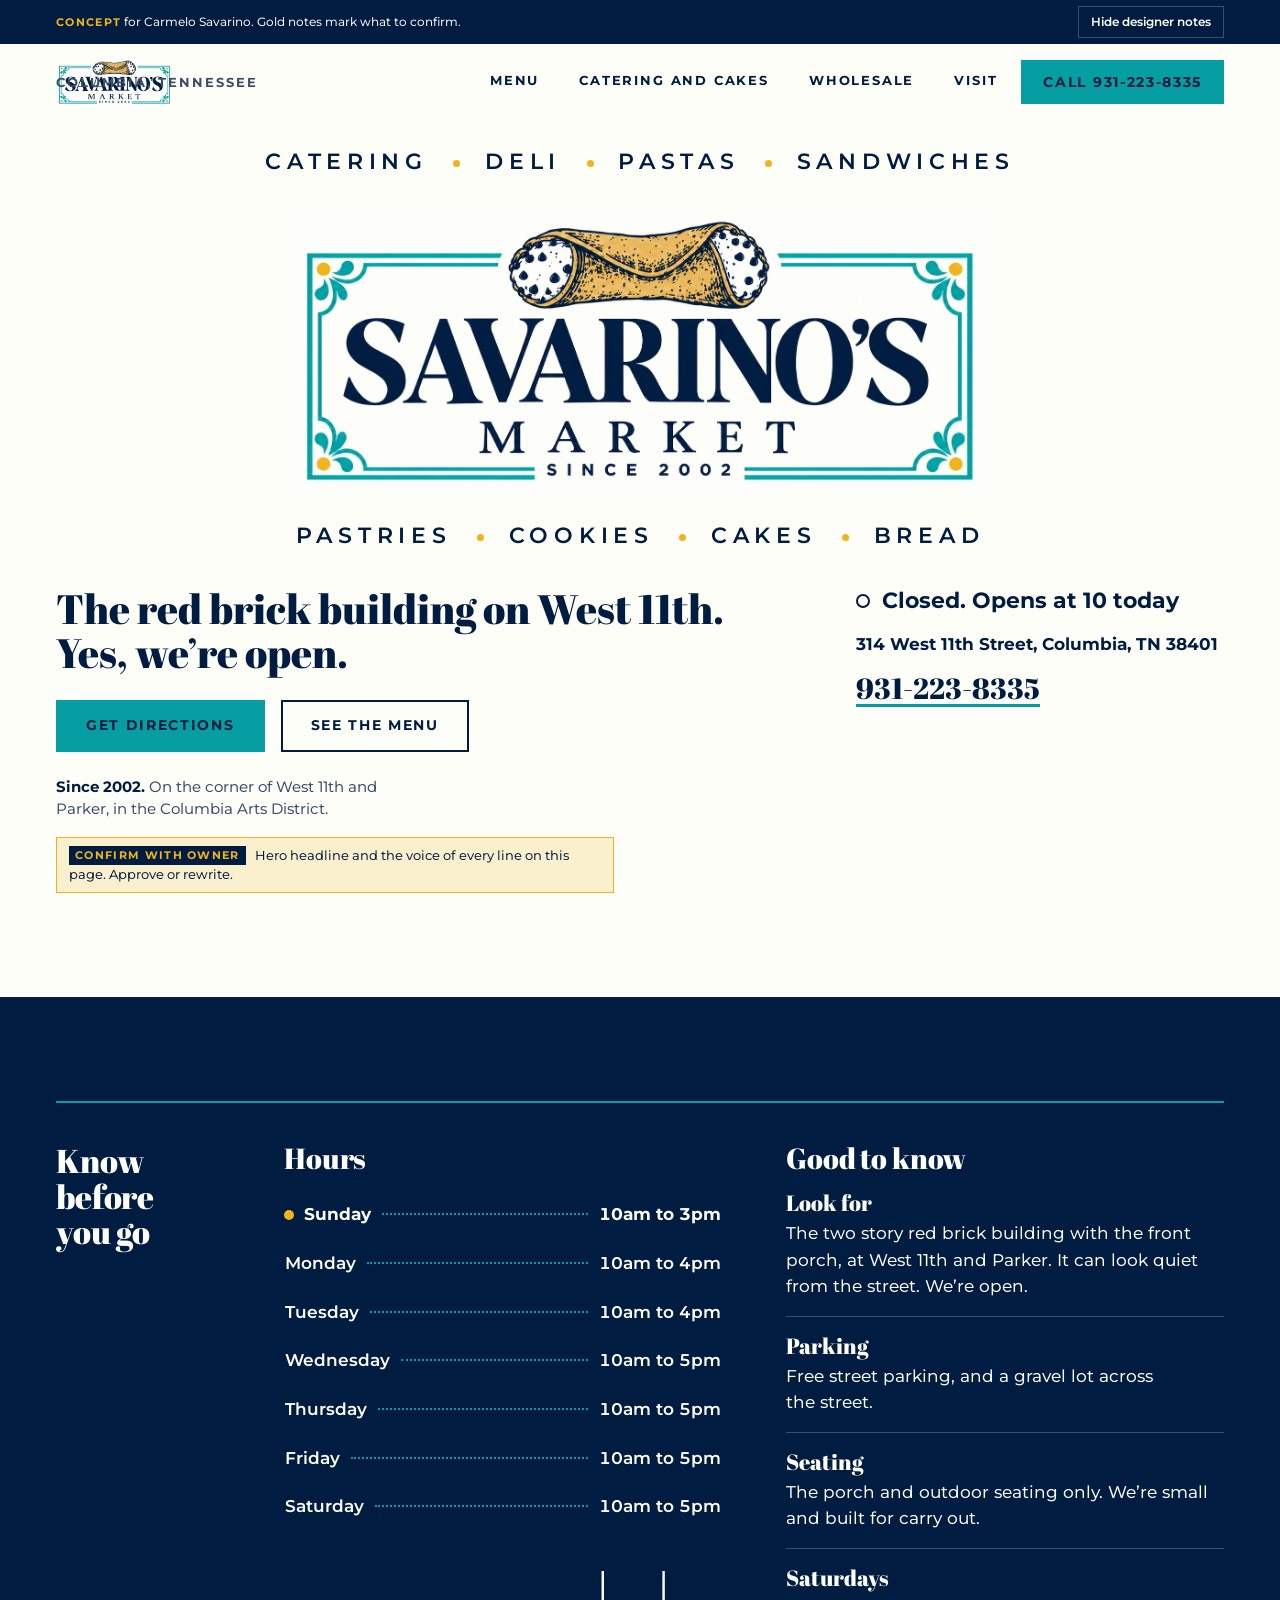
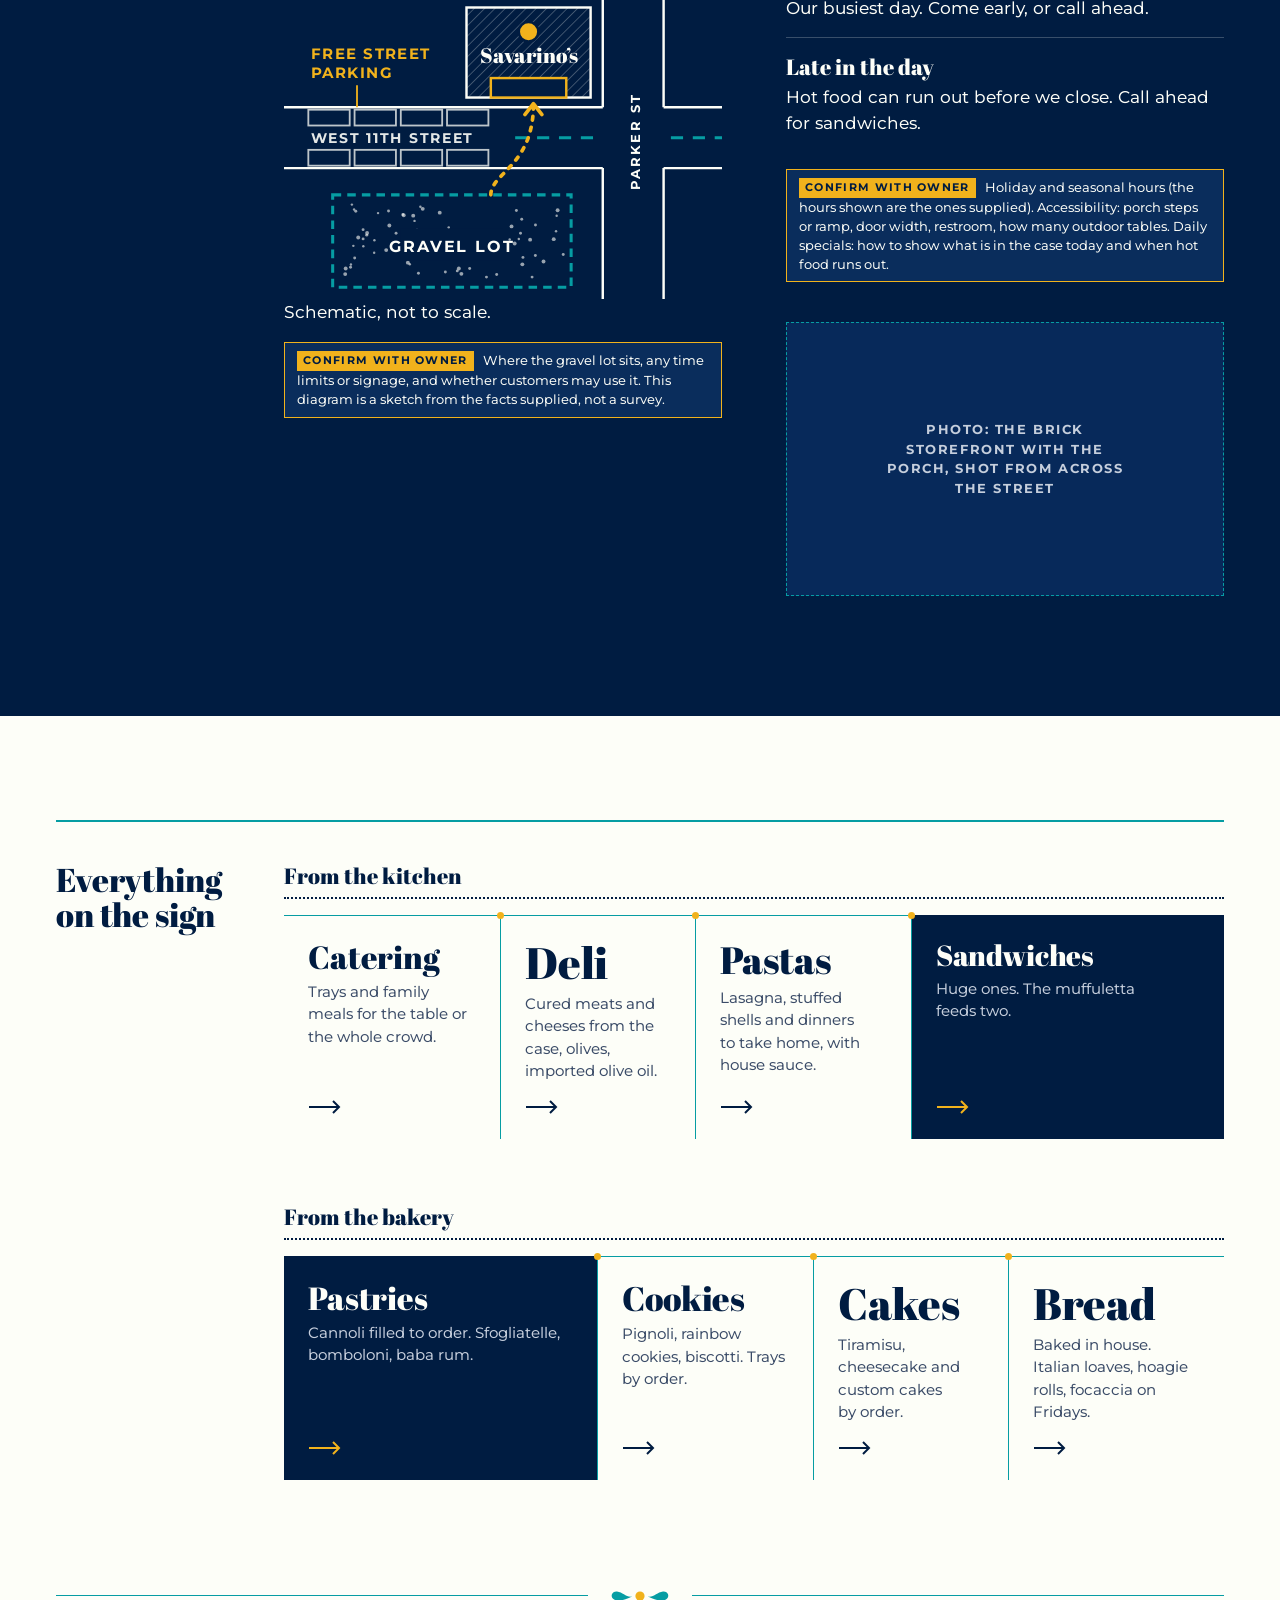
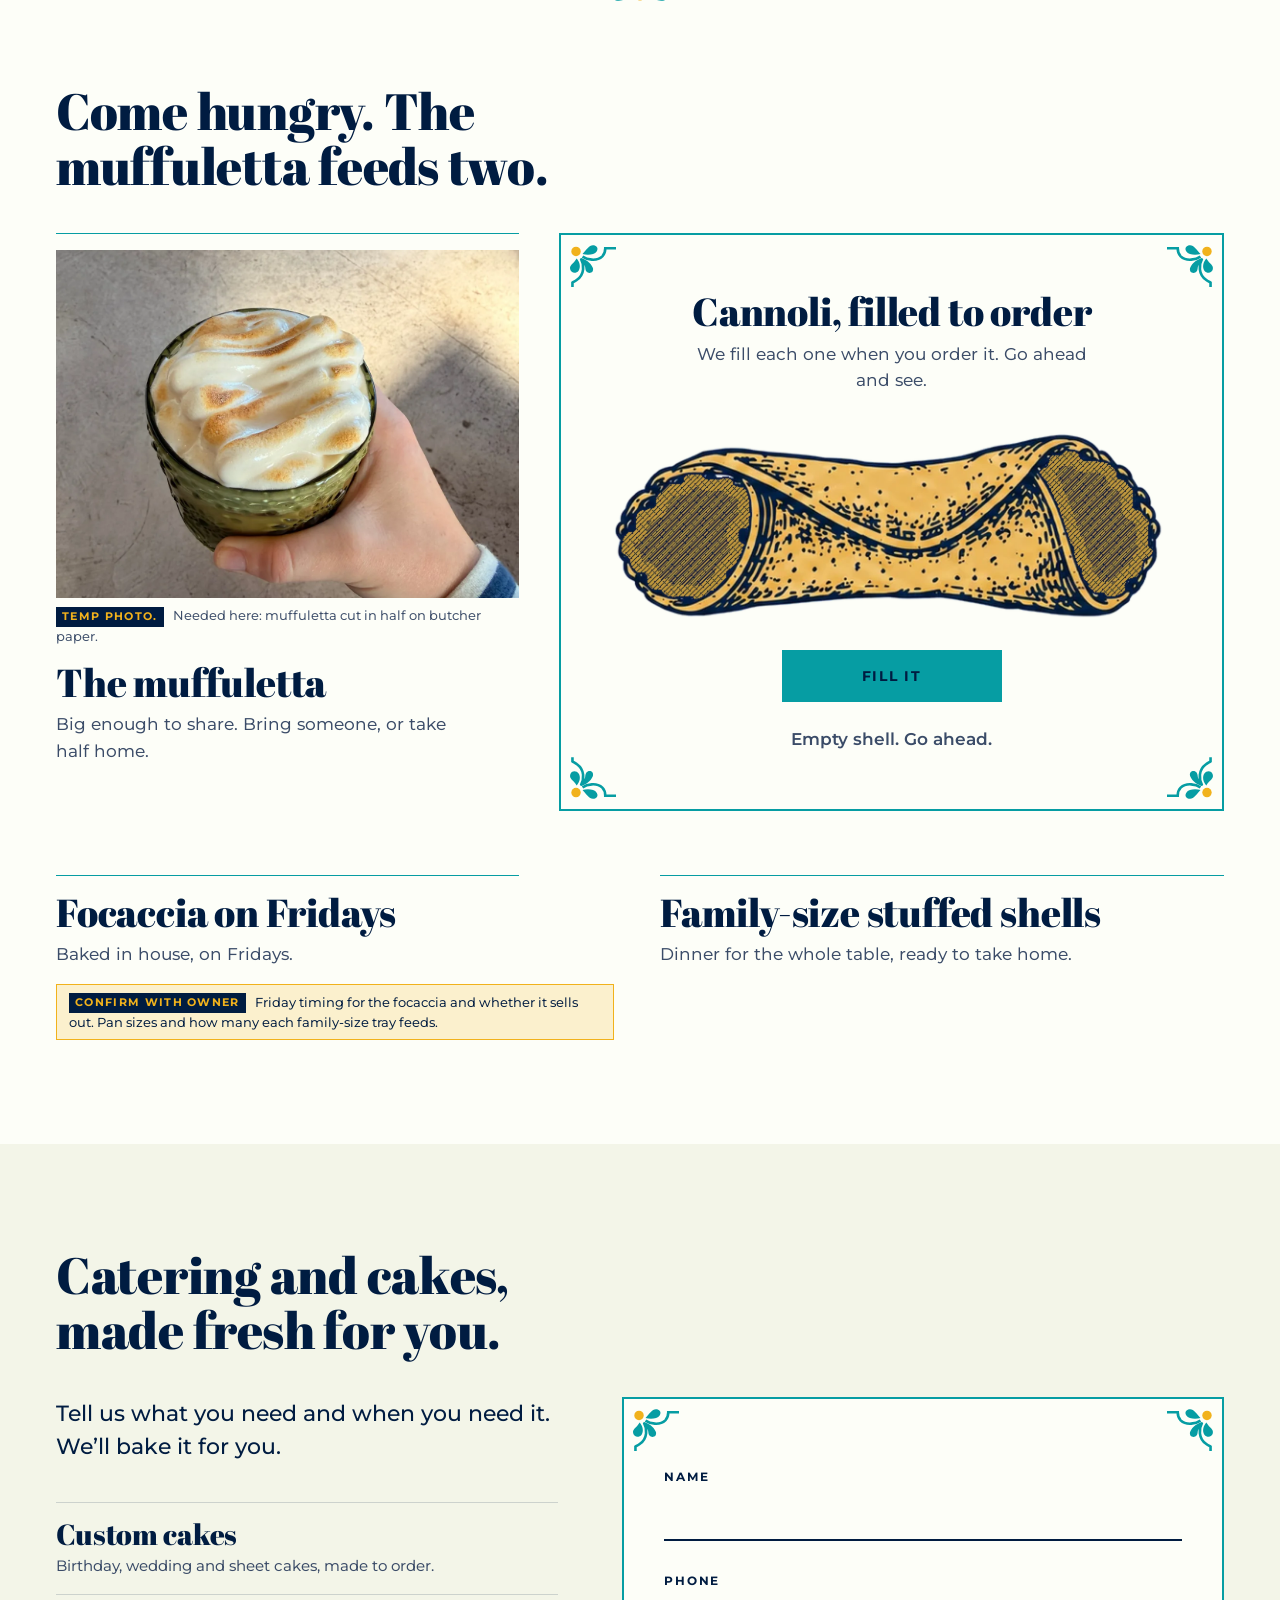
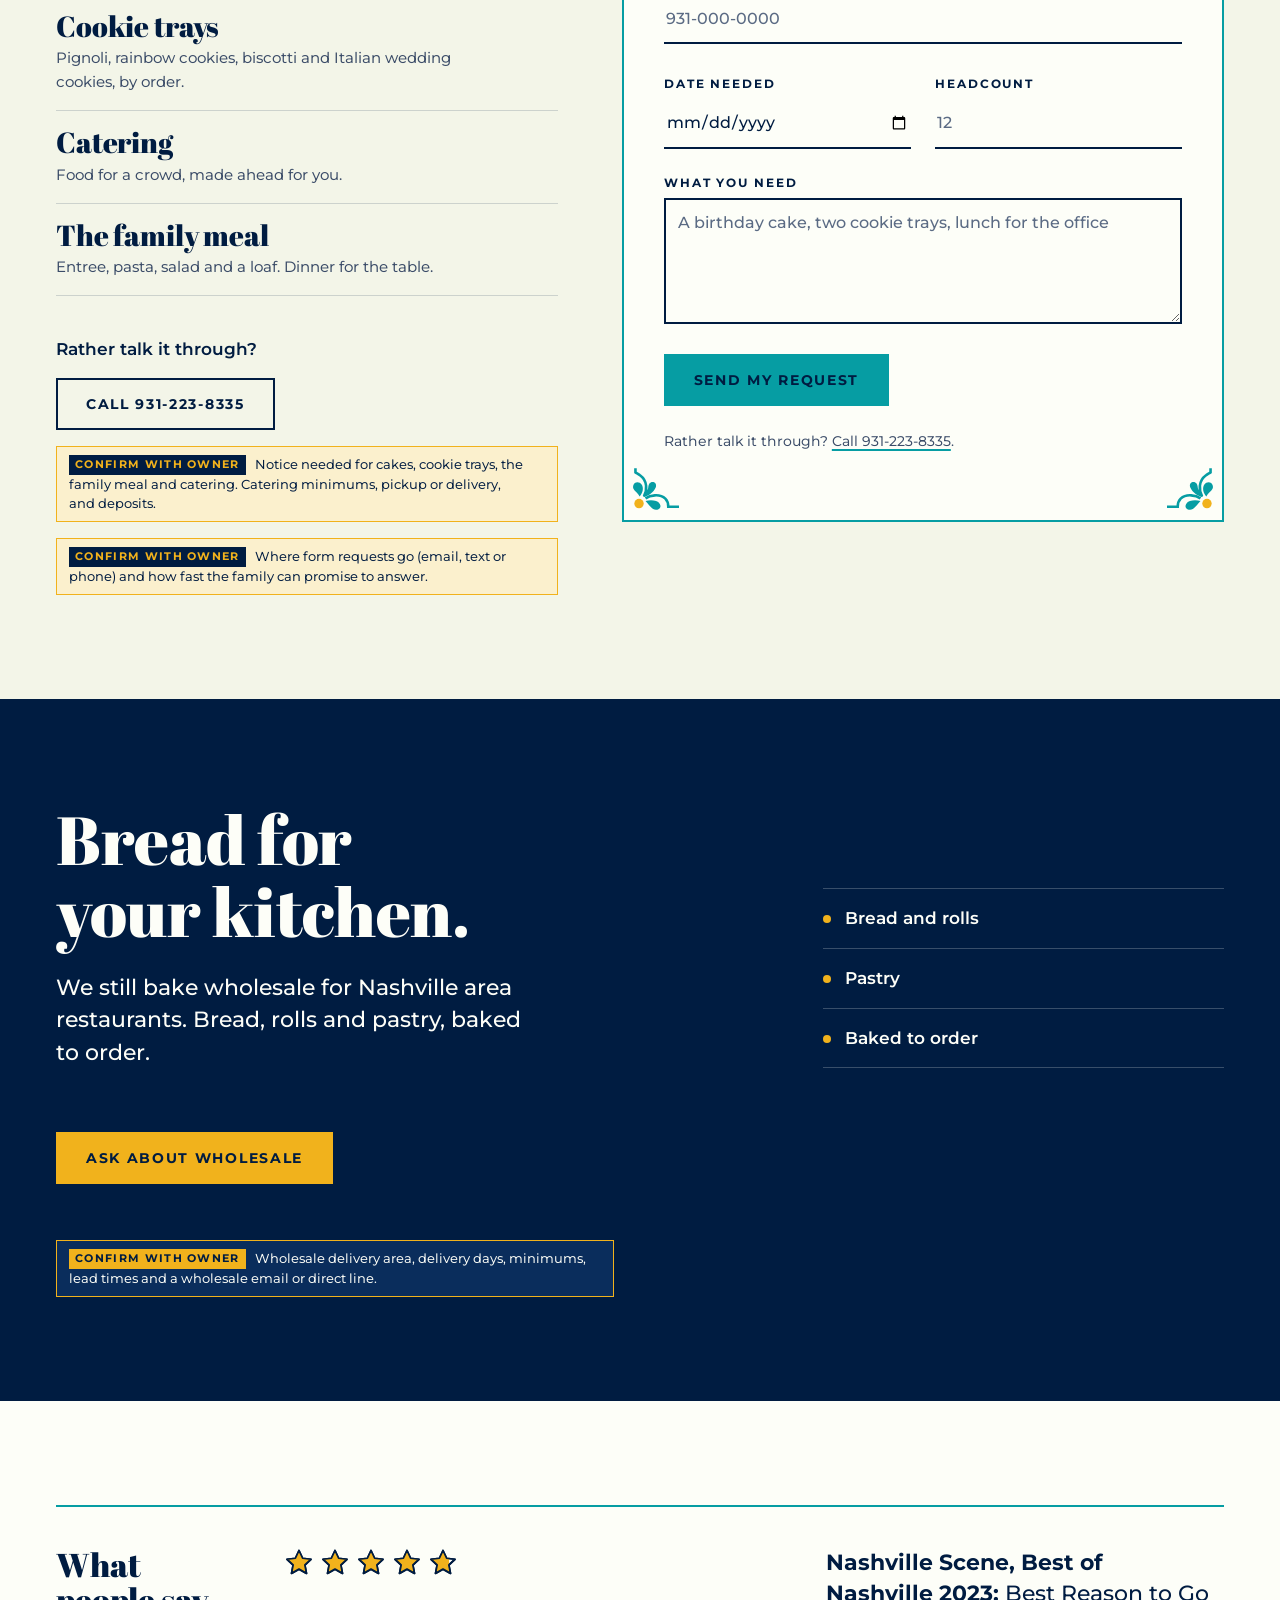
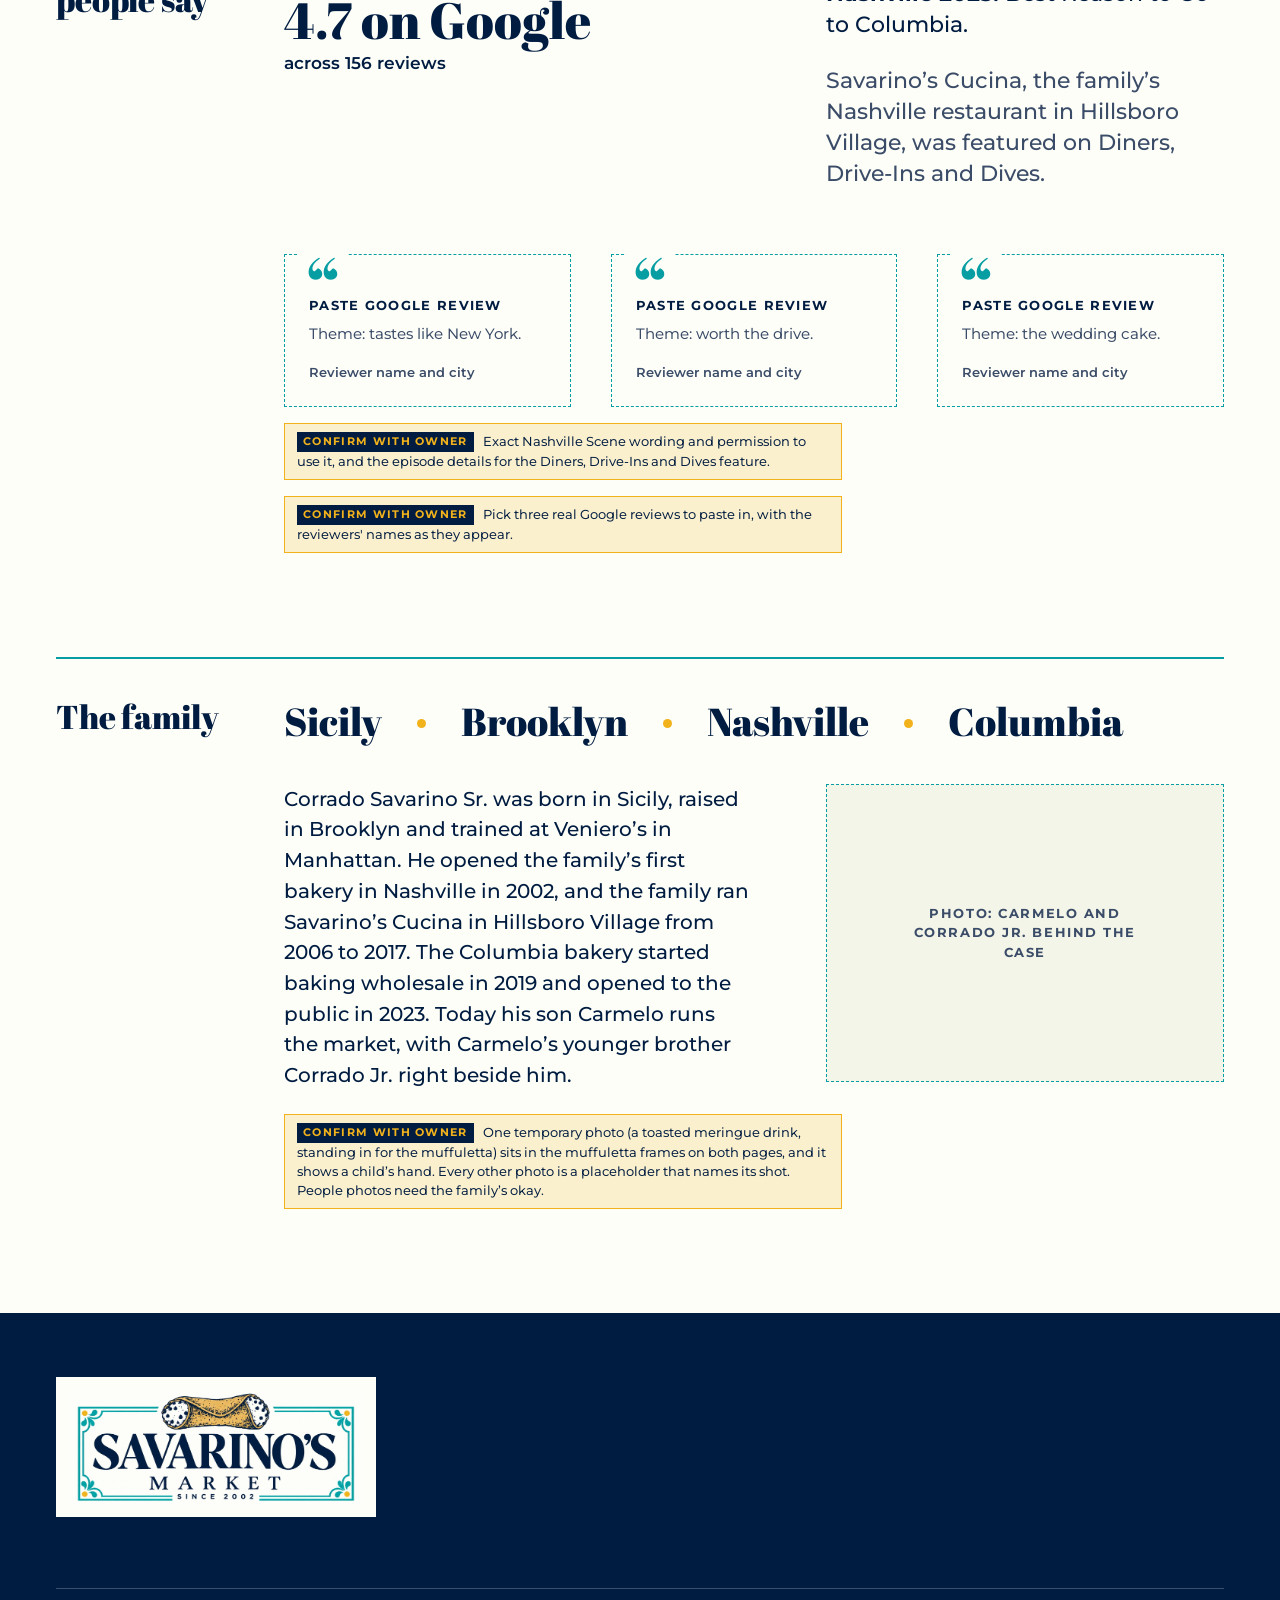
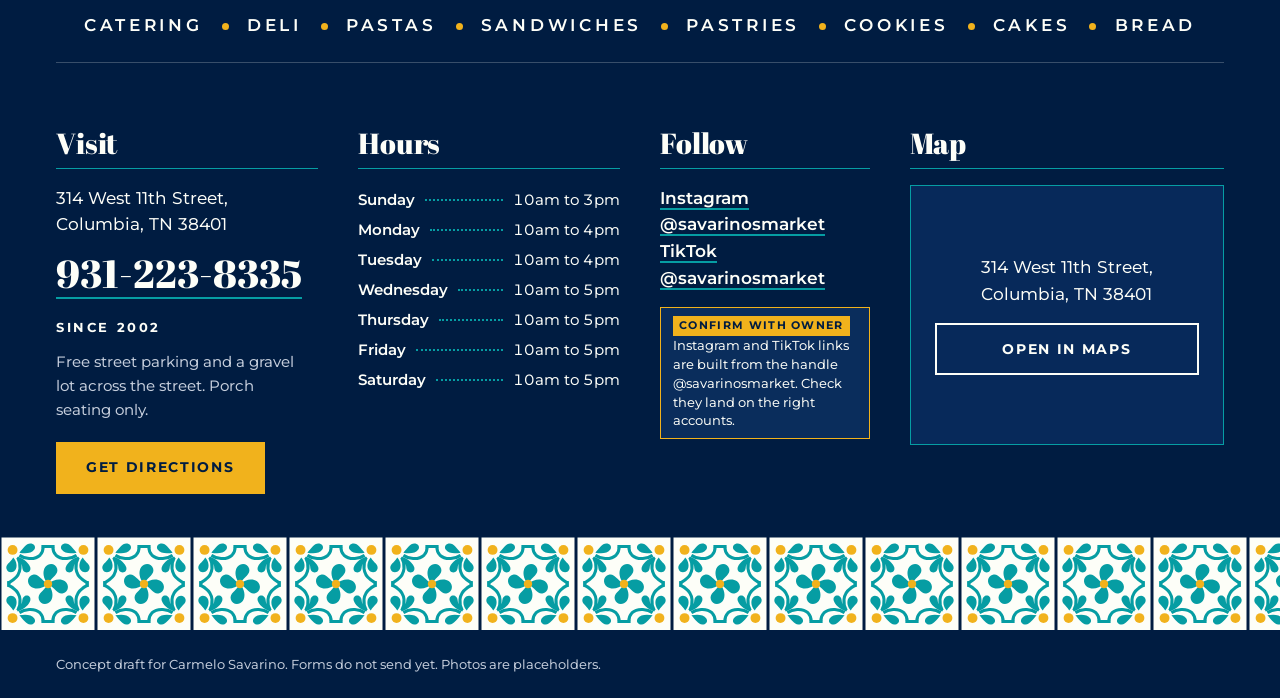
==== commit de80a24b: "Add a labeled temporary photo to the muffuletta frames A supplied stand-in (a toasted meringue drink" ====
--- a/site/index.html
+++ b/site/index.html
@@ -127,7 +127,7 @@
 <h2 class="fav-head" id="fav-h" style="margin-top:clamp(40px,6vw,104px)">Come hungry. The muffuletta feeds two.</h2>
 <div class="favs">
 <article class="fav fav--muff">
-<div class="ph"><span>PHOTO: muffuletta cut in half on butcher paper</span></div>
+<figure class="photo "><img src="assets/img/temp-photo.webp" alt="Temporary photo: a toasted meringue drink in a green glass, standing in for the muffuletta shot" width="1200" height="1600" loading="lazy"><figcaption><b>Temp photo.</b> Needed here: muffuletta cut in half on butcher paper.</figcaption></figure>
 <h3>The muffuletta</h3>
 <p>Big enough to share. Bring someone, or take half home.</p>
 </article>
@@ -256,7 +256,7 @@
 </div>
 <div class="ph ph--tall" style="max-width:420px"><span>PHOTO: Carmelo and Corrado Jr. behind the case</span></div>
 </div>
-<p class="dn" data-dn="photos"><b>CONFIRM WITH OWNER</b> Every photo on both pages is a placeholder. Each frame names the shot. People photos need the family’s okay.</p>
+<p class="dn" data-dn="photos"><b>CONFIRM WITH OWNER</b> One temporary photo (a toasted meringue drink, standing in for the muffuletta) sits in the muffuletta frames on both pages, and it shows a child’s hand. Every other photo is a placeholder that names its shot. People photos need the family’s okay.</p>
 </div>
 </div>
 </div>
--- a/site/assets/css/styles.css
+++ b/site/assets/css/styles.css
@@ -177,7 +177,7 @@
 .hdr-panel a[aria-current="page"]::before { content: ""; width: 10px; height: 10px; margin-right: 12px; border-radius: 50%; background: var(--saffron); border: 2px solid var(--navy); }
 
 @media (min-width: 56rem) {
-  .site-header { position: sticky; top: 0; border-bottom: 1px solid transparent; transition: border-color 200ms; }
+  .site-header { position: sticky; top: env(safe-area-inset-top, 0px); border-bottom: 1px solid transparent; transition: border-color 200ms; }
   .past-hero .site-header, .menu-page .site-header { border-bottom-color: var(--hair); }
   .hdr { min-height: 76px; }
   .hdr-nav { display: block; margin-left: auto; }
@@ -315,6 +315,14 @@
 .ph { position: relative; display: grid; place-items: center; text-align: center; aspect-ratio: 4 / 3; background: var(--ivory-2); border: 1px dashed var(--teal); padding: var(--s3); margin-bottom: var(--s2); }
 .ph span { max-width: 28ch; font-size: 0.8125rem; font-weight: 700; letter-spacing: 0.12em; text-transform: uppercase; color: var(--navy-2); line-height: 1.5; }
 .ph--wide { aspect-ratio: 16 / 9; }
+/* A real photo in a placeholder slot */
+.photo { margin: 0 0 var(--s2); }
+.photo img { display: block; width: 100%; height: auto; aspect-ratio: 4 / 3; object-fit: cover; object-position: 50% 52%; background: var(--ivory-2); }
+.photo--wide img { aspect-ratio: 16 / 9; }
+.photo figcaption { margin-top: var(--s1); font-size: 0.8125rem; line-height: 1.45; color: var(--navy-2); max-width: 52ch; }
+.photo figcaption b { font-weight: 700; letter-spacing: 0.12em; text-transform: uppercase; font-size: 0.6875rem; background: var(--navy); color: var(--saffron); padding: 2px 6px; margin-right: 6px; display: inline-block; }
+.board .photo { margin-top: var(--s3); max-width: 520px; }
+@media (min-width: 56rem) { .board .photo { margin-top: var(--s8); } }
 .ph--tall { aspect-ratio: 4 / 3; }
 .field-navy .ph { background: #07295a; border-color: var(--teal); }
 .field-navy .ph span { color: var(--ivory-on-navy); }
@@ -510,7 +518,7 @@
 .menu-legend { margin-top: var(--s3); }
 .menu-grid { display: grid; grid-template-columns: minmax(0, 1fr); }
 .menu-grid > * { min-width: 0; }
-.cat-nav { position: sticky; top: 0; z-index: 40; background: var(--ivory); border-bottom: 2px solid var(--teal); border-top: 1px solid var(--hair); margin-inline: calc(var(--gutter) * -1); padding-inline: var(--gutter); }
+.cat-nav { position: sticky; top: env(safe-area-inset-top, 0px); z-index: 40; background: var(--ivory); border-bottom: 2px solid var(--teal); border-top: 1px solid var(--hair); margin-inline: calc(var(--gutter) * -1); padding-inline: var(--gutter); }
 .cat-nav ul { display: flex; overflow-x: auto; scrollbar-width: none; gap: 4px; margin-inline: calc(var(--gutter) * -1); padding-inline: var(--gutter); }
 .cat-nav ul::-webkit-scrollbar { display: none; }
 .cat-nav a { display: block; padding: 16px 12px 13px; white-space: nowrap; font-size: 0.8125rem; font-weight: 700; letter-spacing: 0.16em; text-transform: uppercase; text-decoration: none; border-bottom: 4px solid transparent; }
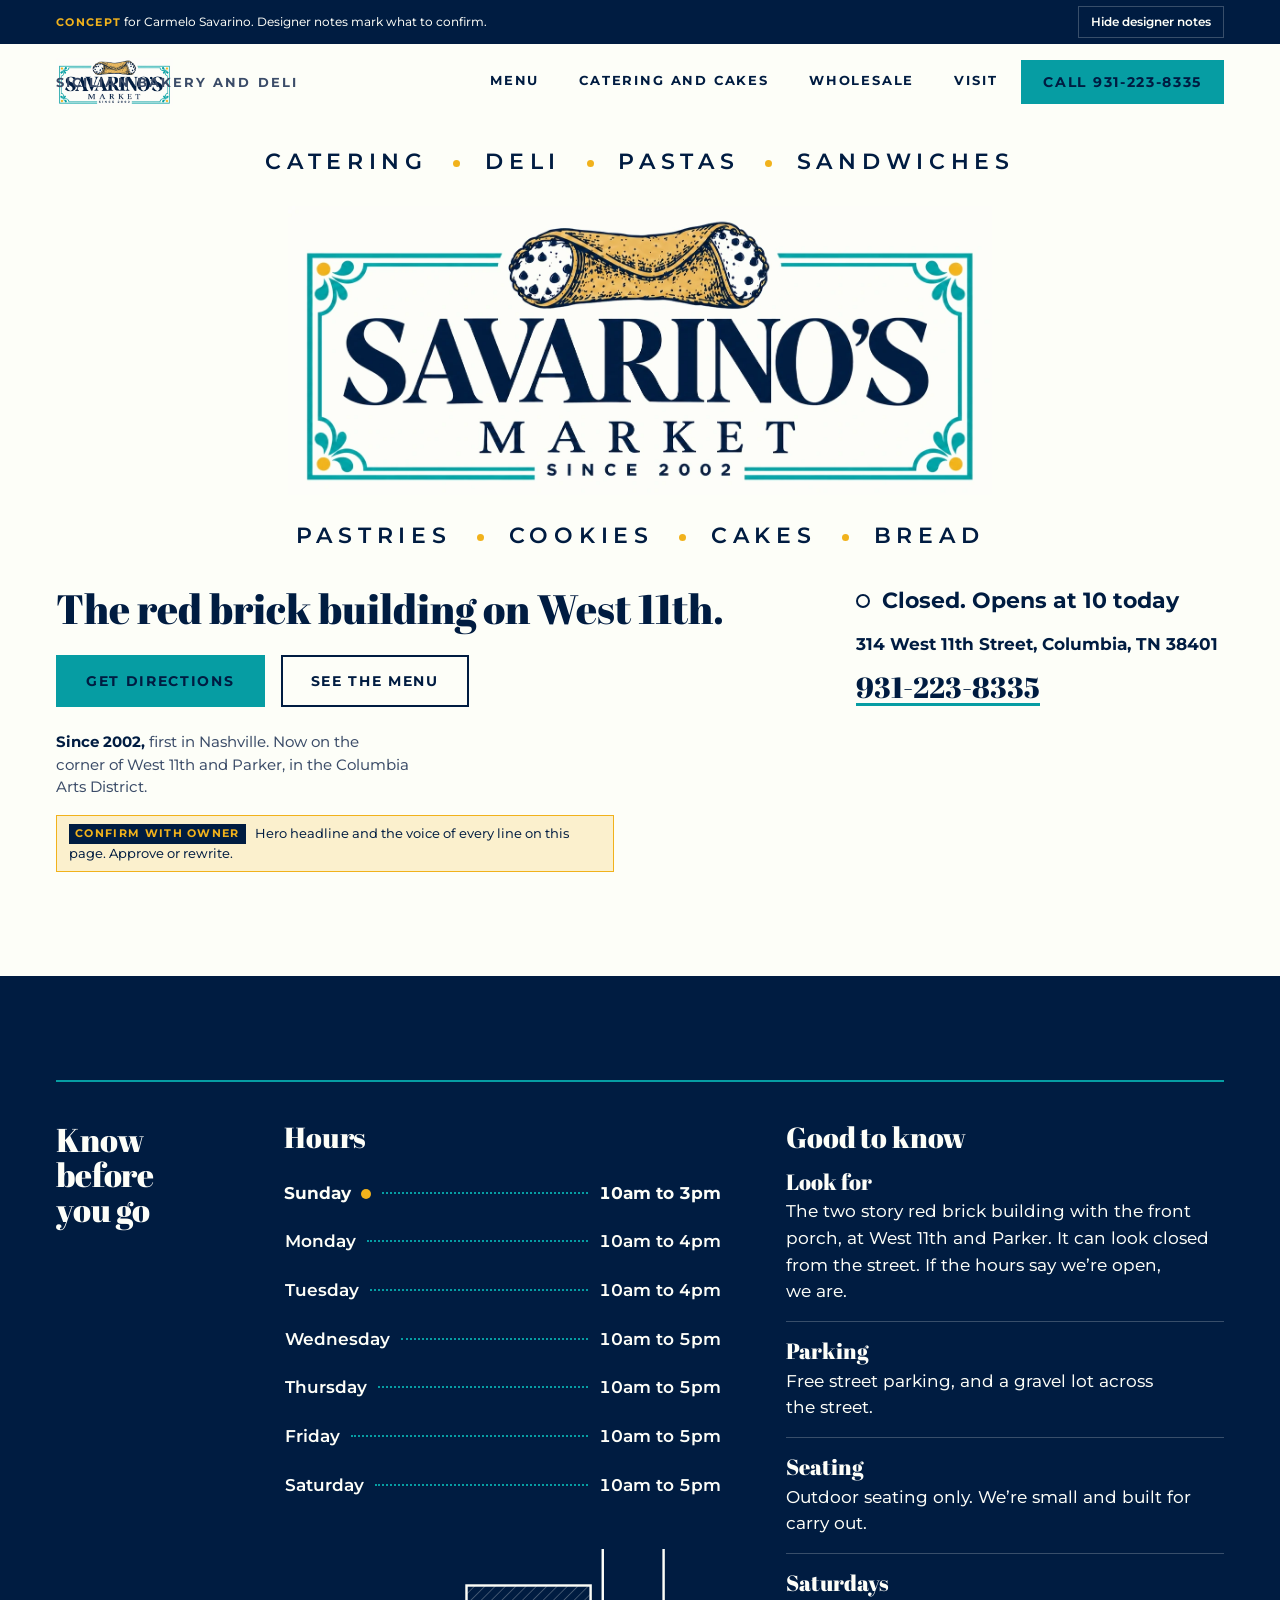
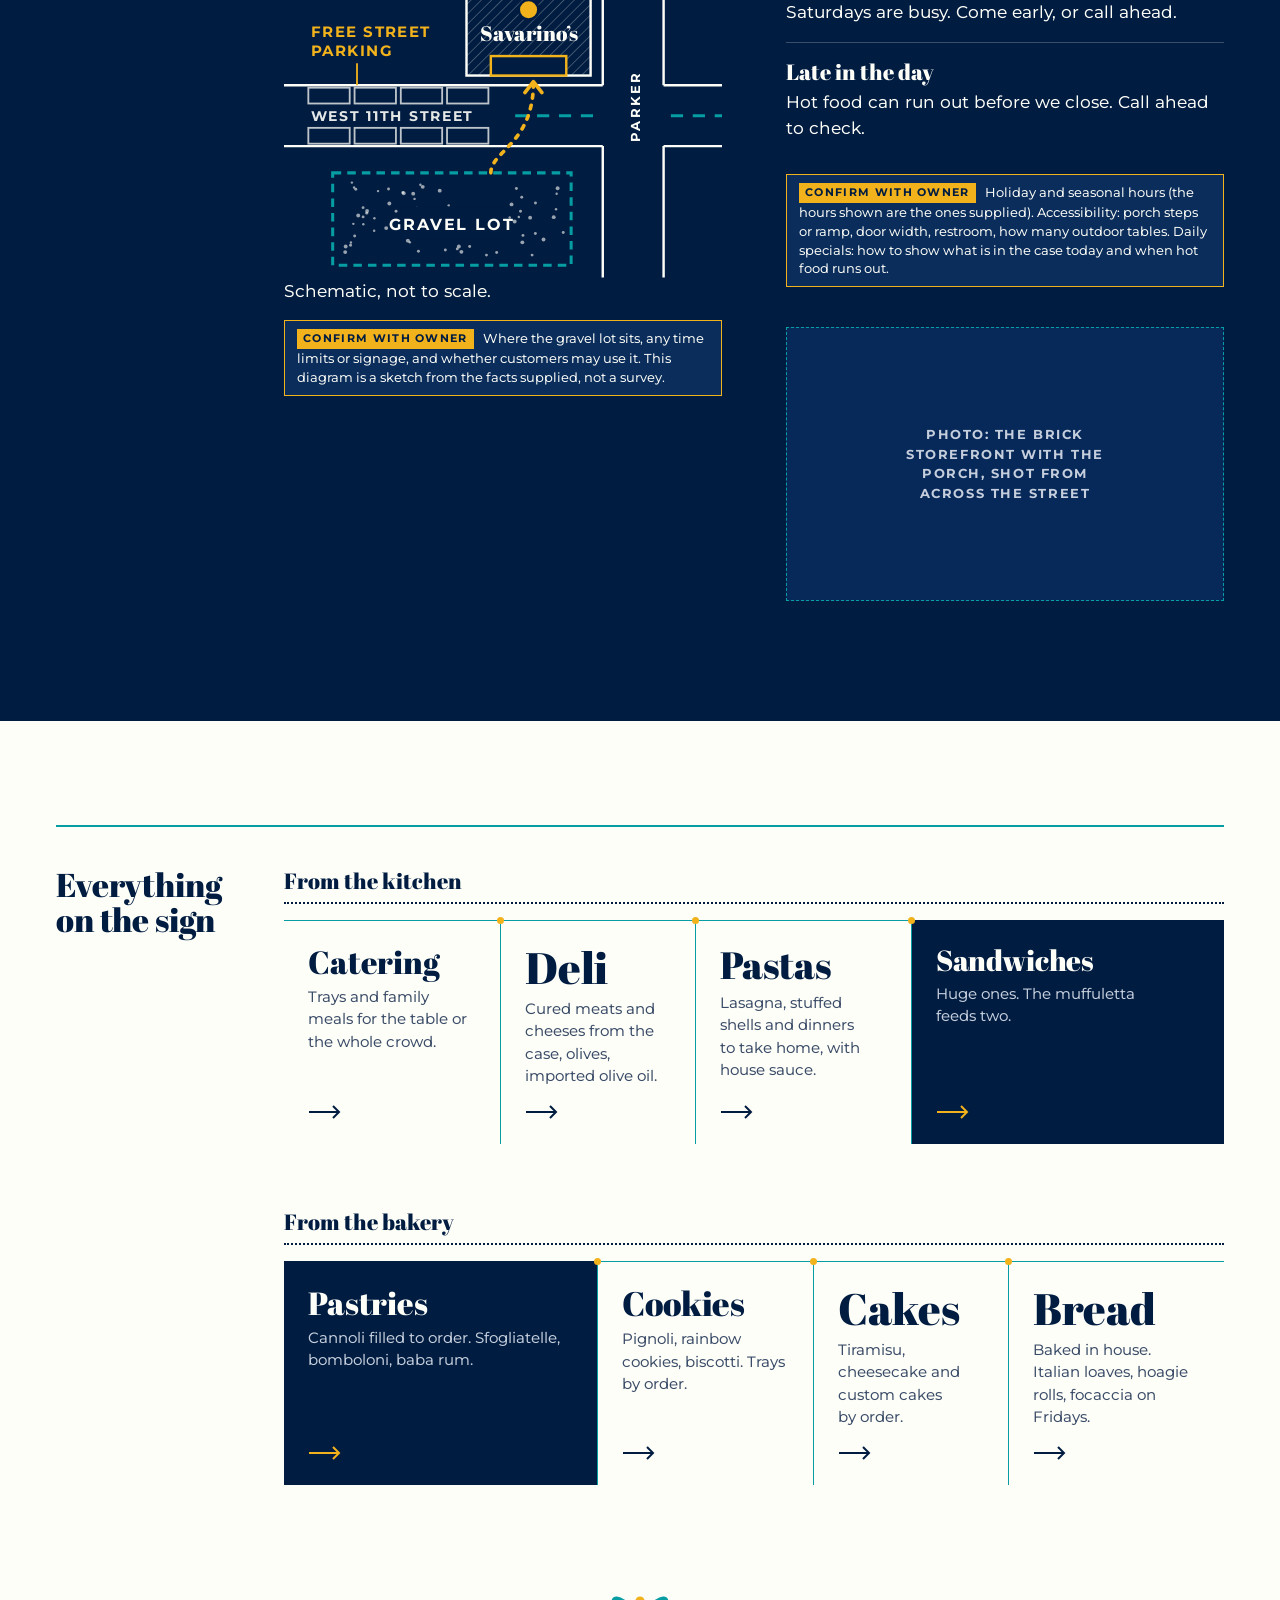
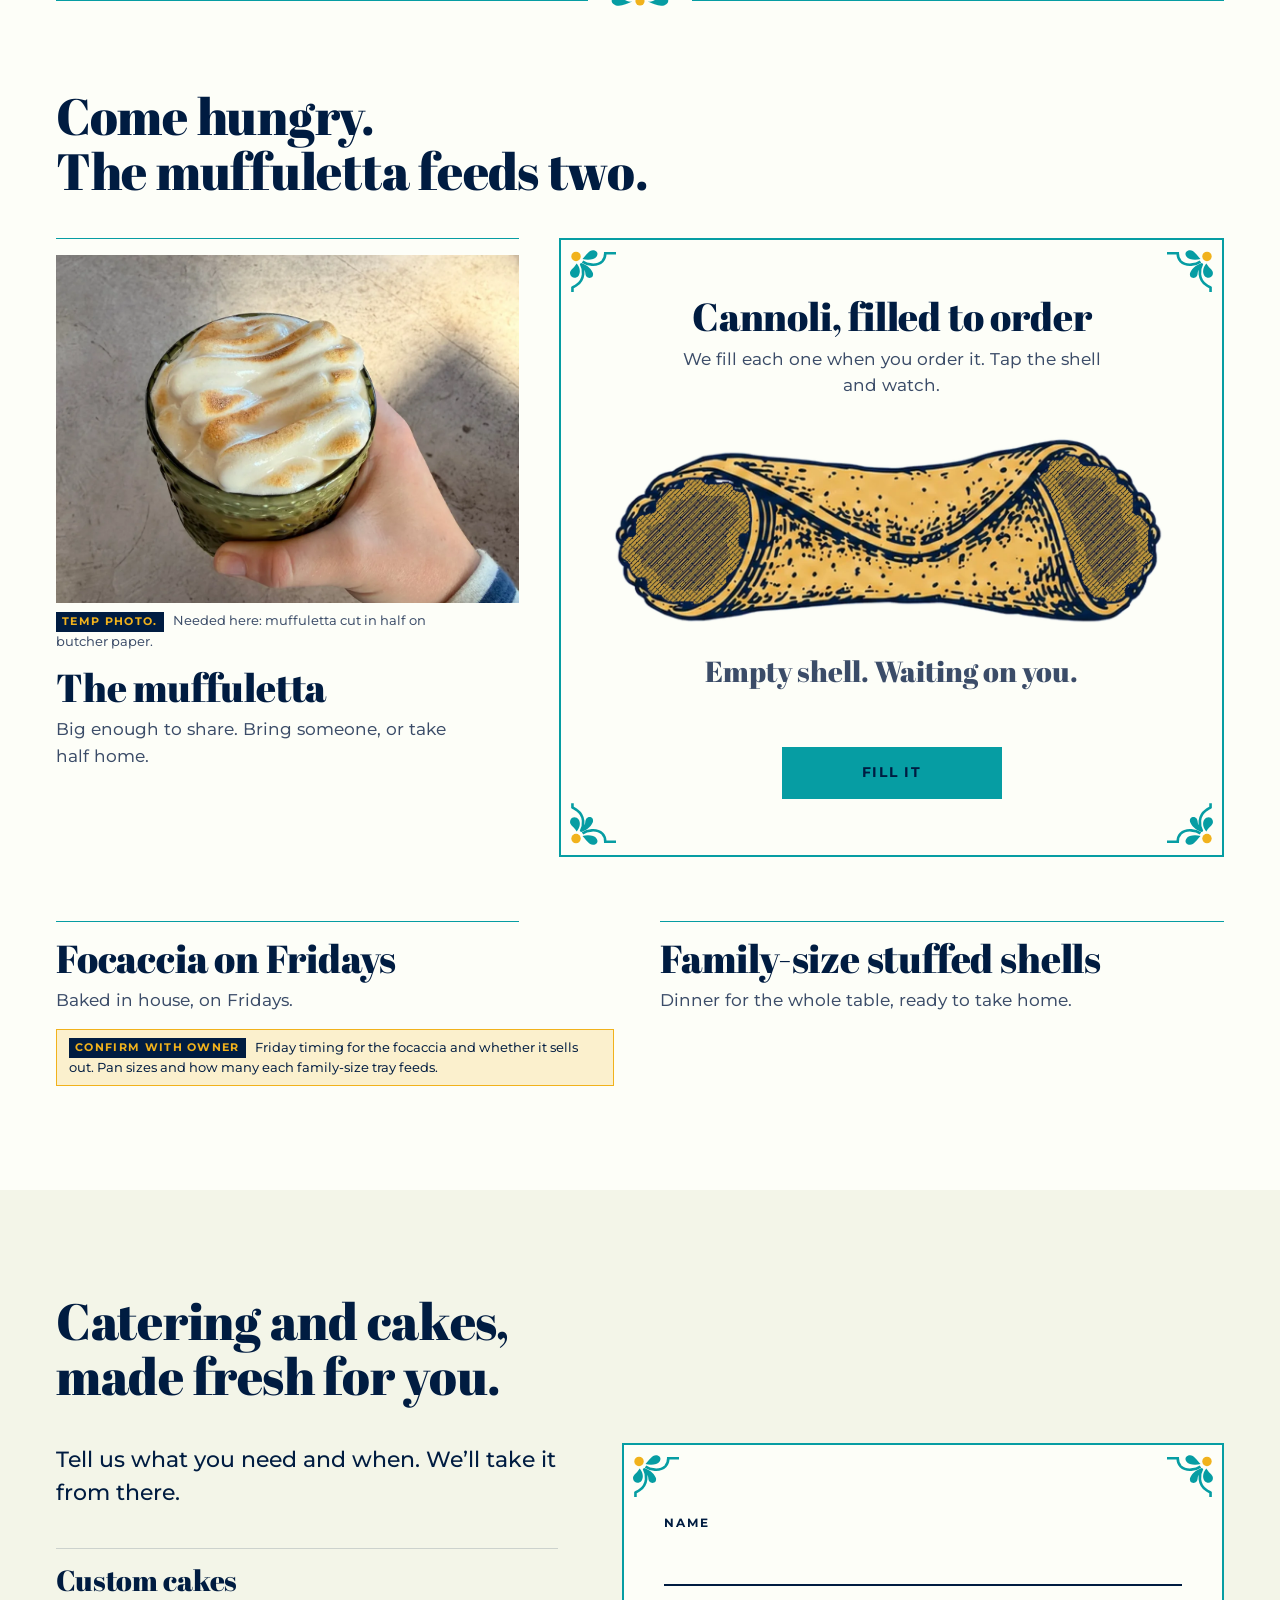
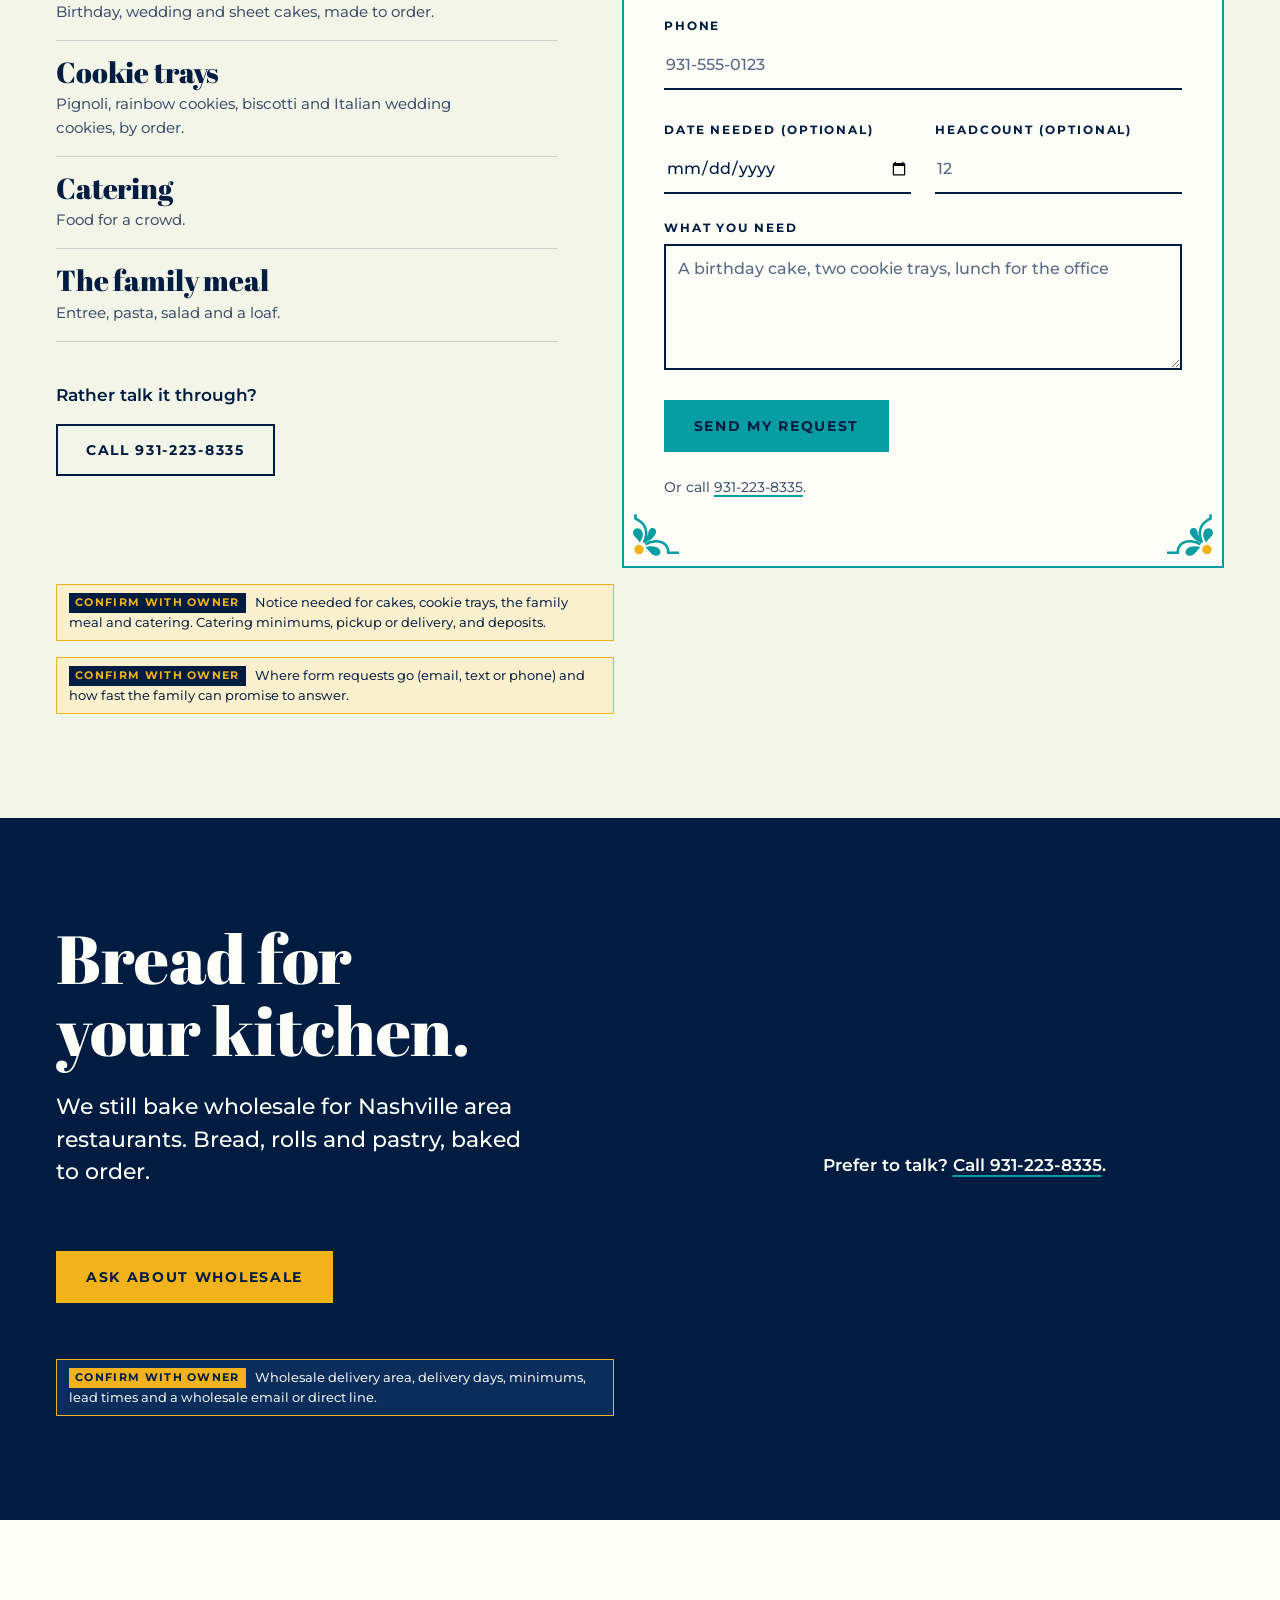
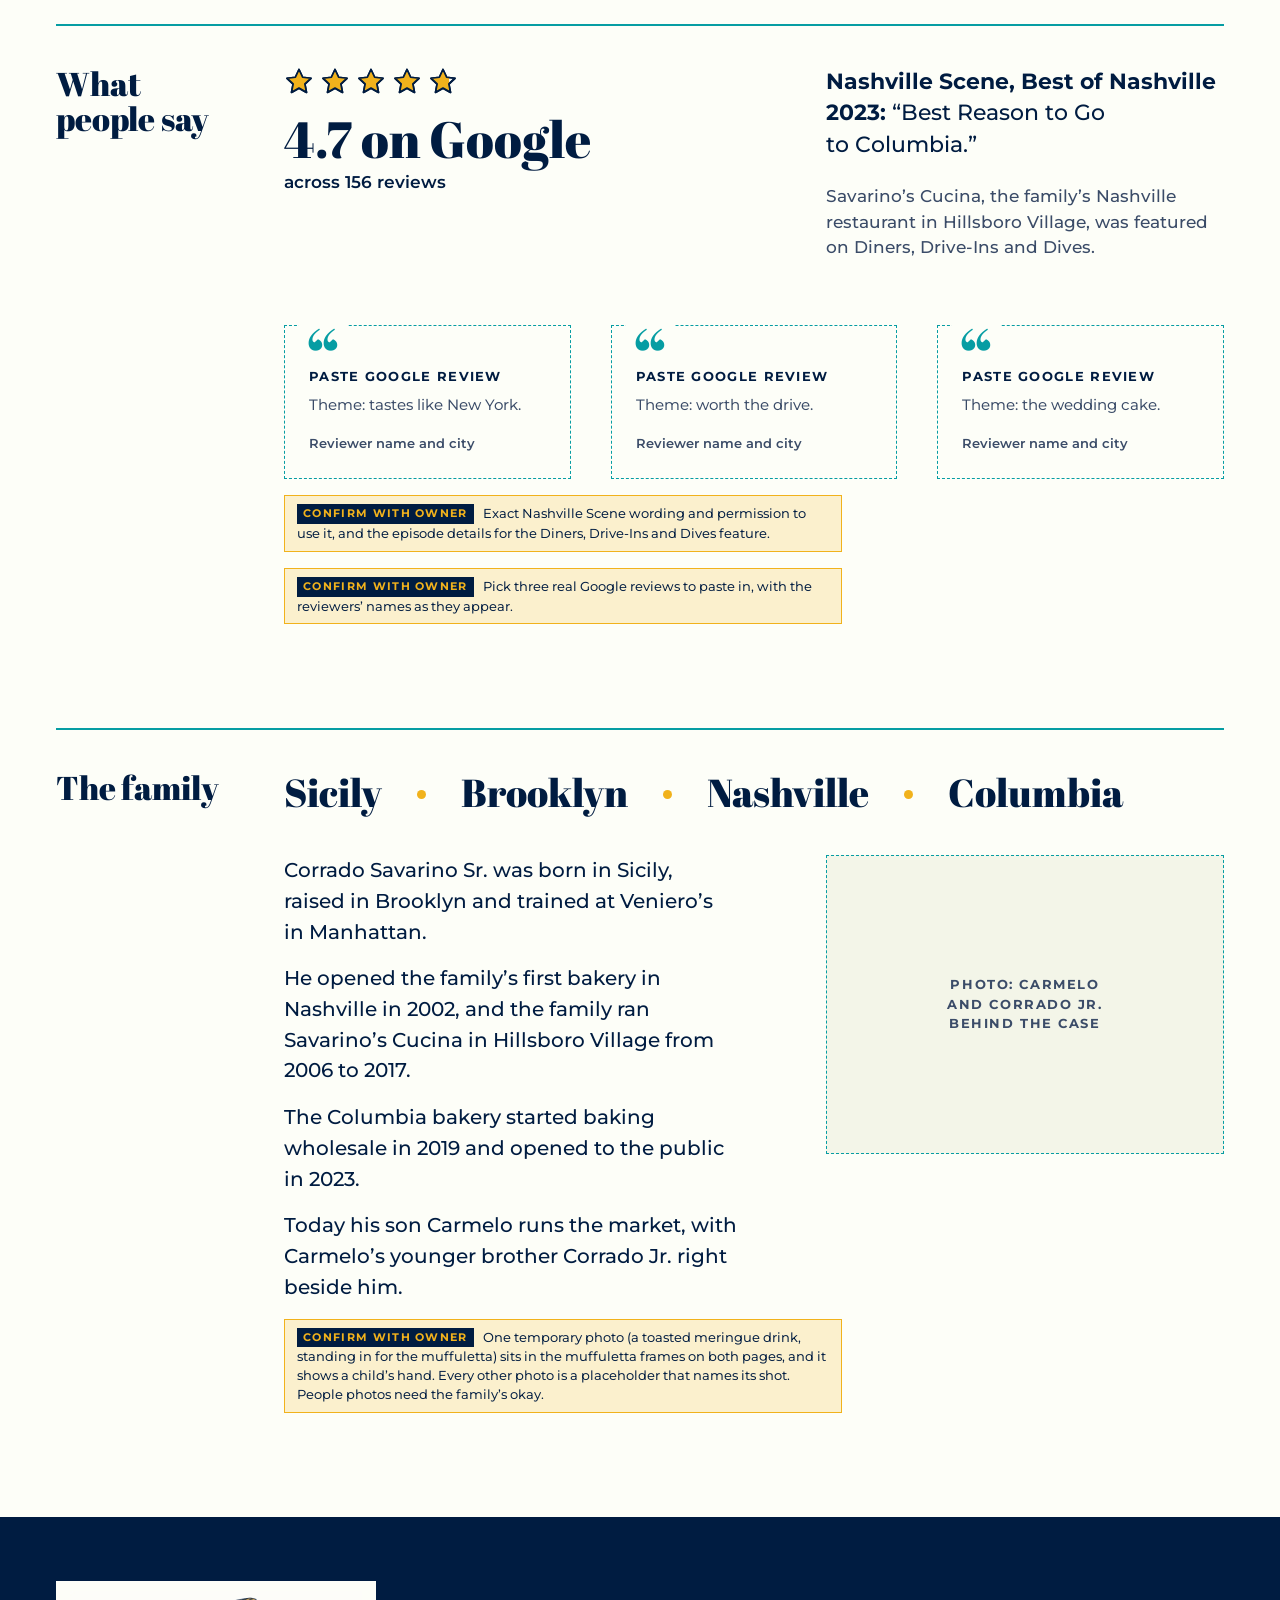
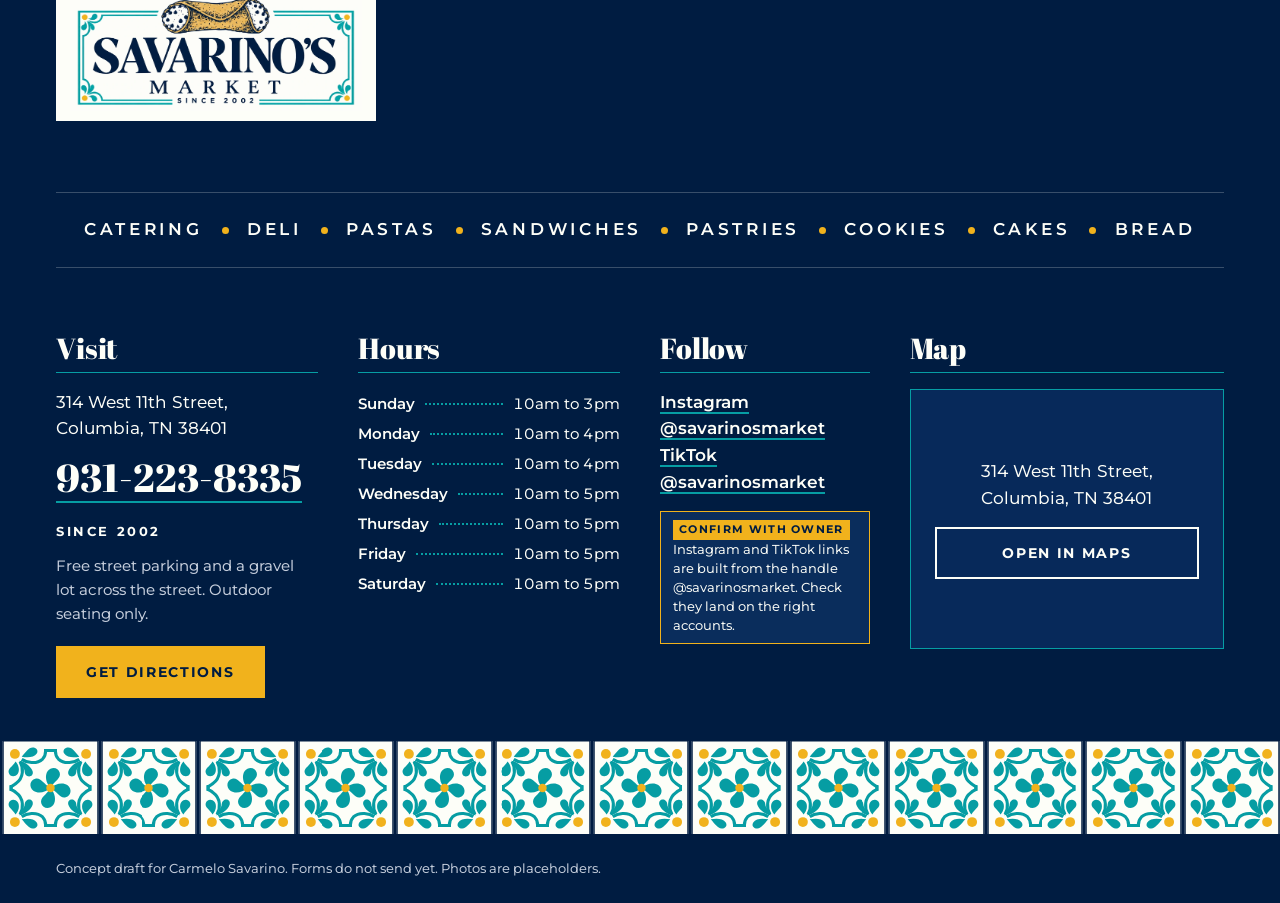
==== commit 752c6eef: "Apply the Impeccable sweep: resilience, reach, copy and motion fixes Ten read-only reviews (critique" ====
--- a/site/index.html
+++ b/site/index.html
@@ -3,10 +3,18 @@
 <head>
 <meta charset="utf-8">
 <meta name="viewport" content="width=device-width, initial-scale=1, viewport-fit=cover">
-<title>Savarino’s Market | Sicilian bakery, deli and market in Columbia, Tennessee</title>
+<title>Savarino’s Market | Sicilian bakery and deli, Columbia, Tennessee</title>
 <meta name="description" content="Sicilian family bakery, deli and market since 2002. Sandwiches, pastas, bread, pastries, cakes and catering at 314 West 11th Street, Columbia, Tennessee. Open today.">
 <meta name="theme-color" content="#001C41">
+<meta name="robots" content="noindex">
+<meta property="og:type" content="website">
+<meta property="og:site_name" content="Savarino’s Market">
+<meta property="og:title" content="Savarino’s Market, Columbia, Tennessee">
+<meta property="og:description" content="Sicilian family bakery, deli and market since 2002. Sandwiches, pastas, bread, pastries, cakes and catering at 314 West 11th Street, Columbia, Tennessee. Open today.">
 <link rel="icon" href="assets/img/favicon.svg" type="image/svg+xml">
+<link rel="icon" href="assets/img/favicon-32.png" sizes="32x32" type="image/png">
+<link rel="apple-touch-icon" href="assets/img/apple-touch-icon.png">
+<script>document.documentElement.className=document.documentElement.className.replace("no-js","js")</script>
 <link rel="preload" href="assets/fonts/abril-fatface-latin.woff2" as="font" type="font/woff2" crossorigin>
 <link rel="preload" href="assets/fonts/montserrat-latin.woff2" as="font" type="font/woff2" crossorigin>
 <link rel="stylesheet" href="assets/css/styles.css">
@@ -15,14 +23,14 @@
 <body class="home" id="top">
 <a class="skip" href="#main">Skip to content</a>
 <div class="concept-bar" role="region" aria-label="Concept notice"><div class="wrap">
-<p><b>Concept</b> for Carmelo Savarino<span class="long">. Gold notes mark what to confirm.</span></p>
-<button type="button" data-notes-toggle aria-pressed="false">Hide designer notes</button>
+<p><b>Concept</b> for Carmelo Savarino<span class="long">. Designer notes mark what to confirm.</span></p>
+<button type="button" data-notes-toggle>Hide designer notes</button>
 </div></div>
 <header class="site-header">
 <div class="wrap hdr">
 <div class="hdr-id">
 <a class="hdr-logo" href="#top" aria-label="Savarino’s Market, home"><img src="assets/img/logo.webp" alt="Savarino’s Market, since 2002" width="1535" height="630"></a>
-<span class="hdr-place caps" aria-hidden="true">Columbia, Tennessee</span>
+<span class="hdr-place caps" aria-hidden="true">Sicilian bakery and deli</span>
 </div>
 <nav class="hdr-nav" aria-label="Primary"><ul><li><a href="menu.html">Menu</a></li><li><a href="#catering-cakes">Catering and Cakes</a></li><li><a href="#wholesale">Wholesale</a></li><li><a href="#visit">Visit</a></li></ul></nav>
 <a class="btn btn-teal hdr-call" href="tel:+19312238335">Call 931-223-8335</a>
@@ -38,17 +46,17 @@
 <h1 class="hero-logo" data-hero-logo><img src="assets/img/logo.webp" alt="Savarino’s Market, since 2002" width="1535" height="630" fetchpriority="high"></h1>
 <ul class="words words--bottom" aria-label="On the sign, line two"><li><a href="menu.html#pastries">Pastries</a></li><li><a href="menu.html#cookies">Cookies</a></li><li><a href="menu.html#cakes">Cakes</a></li><li><a href="menu.html#bread">Bread</a></li></ul>
 <div class="hero-info">
-<p class="hero-line"><span>The red brick building on West 11th.</span><span>Yes, we’re open.</span></p>
+<p class="hero-line"><span>The red brick building on West 11th.</span><span data-open-only hidden>Yes, we’re open.</span></p>
 <div class="hero-where-block">
-<p class="status" data-status data-open="false" aria-live="polite"><span class="status-dot" aria-hidden="true"></span><span data-status-text>Open Wednesday to Saturday, 10 to 5</span></p>
-<address class="hero-where"><strong>314 West 11th Street, Columbia, TN 38401</strong></address>
+<p class="status" data-status data-open="false" aria-live="polite"><span class="status-dot" aria-hidden="true"></span><span data-status-text>Open every day. Hours below.</span></p>
+<address class="hero-where"><strong>314 West 11th Street, <span class="nw">Columbia, TN 38401</span></strong></address>
 <a class="hero-phone" href="tel:+19312238335" aria-label="Call 931-223-8335">931-223-8335</a>
 </div>
 <div class="hero-cta">
 <div class="btn-row"><a class="btn btn-teal" href="https://www.google.com/maps/dir/?api=1&destination=314+West+11th+Street%2C+Columbia%2C+TN+38401" rel="noopener">Get Directions</a><a class="btn btn-line" href="menu.html">See the Menu</a></div>
 </div>
 <div class="hero-note">
-<p class="hero-since"><b>Since 2002.</b> On the corner of West 11th and Parker, in the Columbia Arts District.</p>
+<p class="hero-since"><b>Since 2002,</b> first in Nashville. Now on the corner of West 11th and Parker, in the Columbia Arts District.</p>
 <p class="dn" data-dn="headline"><b>CONFIRM WITH OWNER</b> Hero headline and the voice of every line on this page. Approve or rewrite.</p>
 </div>
 </div>
@@ -68,18 +76,18 @@
 <div class="know-points">
 <h3>Good to know</h3>
 <ul class="points">
-<li><h4>Look for</h4><p>The two story red brick building with the front porch, at West 11th and Parker. It can look quiet from the street. We’re open.</p></li>
+<li><h4>Look for</h4><p>The two story red brick building with the front porch, at West 11th and Parker. It can look closed from the street. If the hours say we’re open, we are.</p></li>
 <li><h4>Parking</h4><p>Free street parking, and a gravel lot across the street.</p></li>
-<li><h4>Seating</h4><p>The porch and outdoor seating only. We’re small and built for carry out.</p></li>
-<li><h4>Saturdays</h4><p>Our busiest day. Come early, or call ahead.</p></li>
-<li><h4>Late in the day</h4><p>Hot food can run out before we close. Call ahead for sandwiches.</p></li>
+<li><h4>Seating</h4><p>Outdoor seating only. We’re small and built for carry out.</p></li>
+<li><h4>Saturdays</h4><p>Saturdays are busy. Come early, or call ahead.</p></li>
+<li><h4>Late in the day</h4><p>Hot food can run out before we close. Call ahead to check.</p></li>
 </ul>
 <p class="dn" data-dn="know"><b>CONFIRM WITH OWNER</b> Holiday and seasonal hours (the hours shown are the ones supplied). Accessibility: porch steps or ramp, door width, restroom, how many outdoor tables. Daily specials: how to show what is in the case today and when hot food runs out.</p>
 </div>
 <div class="know-diagram">
 <figure><svg viewBox="0 0 360 270" role="img" aria-labelledby="pk-t pk-d" focusable="false">
 <title id="pk-t">Where to park</title>
-<desc id="pk-d">Schematic: the shop with its porch on the north side of West 11th Street at Parker. Free street parking along the curb. A gravel lot across the street.</desc>
+<desc id="pk-d">Schematic: the shop with its porch at West 11th Street and Parker. Free street parking along the curb. A gravel lot across the street.</desc>
 <defs><pattern id="hatch" width="6" height="6" patternUnits="userSpaceOnUse" patternTransform="rotate(45)"><line x1="0" y1="0" x2="0" y2="6" stroke="#FDFEF8" stroke-opacity=".28" stroke-width="1.4"/></pattern></defs>
 <g fill="none" stroke="#FDFEF8" stroke-width="2">
 <path d="M0 112H262M312 112H360M0 162H262M312 162H360M262 0V112M262 162V270M312 0V112M312 162V270"/>
@@ -98,7 +106,7 @@
 <path d="M198 118l7-9 7 9" fill="none" stroke="#F1B21C" stroke-width="3" stroke-linecap="round" stroke-linejoin="round"/>
 <text x="22" y="72" font-family="Montserrat, sans-serif" font-size="12" font-weight="700" letter-spacing="1.2" fill="#F1B21C">FREE STREET</text><text x="22" y="88" font-family="Montserrat, sans-serif" font-size="12" font-weight="700" letter-spacing="1.2" fill="#F1B21C">PARKING</text><path d="M60 94V112" stroke="#F1B21C" stroke-width="1.5" fill="none"/>
 <text x="22" y="141" font-family="Montserrat, sans-serif" font-size="11.5" font-weight="700" letter-spacing="1.4" fill="#FDFEF8" fill-opacity=".9">WEST 11TH STREET</text>
-<text transform="translate(293 100) rotate(-90)" text-anchor="end" font-family="Montserrat, sans-serif" font-size="11" font-weight="700" letter-spacing="1.8" fill="#FDFEF8">PARKER ST</text>
+<text transform="translate(293 100) rotate(-90)" text-anchor="end" font-family="Montserrat, sans-serif" font-size="11" font-weight="700" letter-spacing="1.8" fill="#FDFEF8">PARKER</text>
 </svg><figcaption>Schematic, not to scale.</figcaption></figure>
 <p class="dn" data-dn="parking"><b>CONFIRM WITH OWNER</b> Where the gravel lot sits, any time limits or signage, and whether customers may use it. This diagram is a sketch from the facts supplied, not a survey.</p>
 </div>
@@ -124,7 +132,7 @@
 <section class="sec field-ivory" id="favorites" aria-labelledby="fav-h" style="padding-top:0">
 <div class="wrap">
 <div class="divider" aria-hidden="true"><img src="assets/img/fleuron.svg" alt="" width="72" height="24"></div>
-<h2 class="fav-head" id="fav-h" style="margin-top:clamp(40px,6vw,104px)">Come hungry. The muffuletta feeds two.</h2>
+<h2 class="fav-head" id="fav-h" style="margin-top:clamp(40px,6vw,104px)"><span>Come hungry.</span> <span>The muffuletta feeds two.</span></h2>
 <div class="favs">
 <article class="fav fav--muff">
 <figure class="photo "><img src="assets/img/temp-photo.webp" alt="Temporary photo: a toasted meringue drink in a green glass, standing in for the muffuletta shot" width="1200" height="1600" loading="lazy"><figcaption><b>Temp photo.</b> Needed here: muffuletta cut in half on butcher paper.</figcaption></figure>
@@ -133,15 +141,16 @@
 </article>
 <article class="fav fav--cannoli">
 <div class="framed "><i class="cn tl"></i><i class="cn tr"></i><i class="cn bl"></i><i class="cn br"></i><div class="stage" data-stage>
-<div class="stage-copy"><h3>Cannoli, filled to order</h3><p>We fill each one when you order it. Go ahead and see.</p></div>
-<button class="cannoli" type="button" aria-label="Fill the cannoli" aria-pressed="false">
-<img class="c-full" src="assets/img/cannoli-full.webp" alt="Engraving of a cannoli, filled with ricotta cream and chocolate chips" width="1168" height="434" loading="lazy">
+<div class="stage-copy"><h3>Cannoli, filled to order</h3><p>We fill each one when you order it. Tap the shell and watch.</p></div>
+<div class="cannoli" aria-hidden="true">
+<img class="c-full" src="assets/img/cannoli-full.webp" alt="" width="1168" height="434" loading="lazy">
 <img class="c-empty" src="assets/img/cannoli-empty.webp" alt="" width="1168" height="434" loading="lazy">
 <img class="c-fill l" src="assets/img/cannoli-fill-left.webp" alt="" width="1168" height="434" loading="lazy">
 <img class="c-fill r" src="assets/img/cannoli-fill-right.webp" alt="" width="1168" height="434" loading="lazy">
-</button>
-<button class="btn btn-teal" type="button" data-fill aria-pressed="false">Fill it</button>
+</div>
 <p class="stage-status" data-stage-status aria-live="polite"></p>
+<button class="btn btn-teal" type="button" data-fill>Fill it</button>
+<a class="stage-next" href="menu.html#pastries" hidden>See Pastries</a>
 </div></div>
 </article>
 <article class="fav fav--foc">
@@ -162,30 +171,30 @@
 <h2 class="cat-head" id="cat-h">Catering and cakes, made fresh for you.</h2>
 <div class="cat-grid">
 <div>
-<p class="lede">Tell us what you need and when you need it. We’ll bake it for you.</p>
+<p class="lede">Tell us what you need and when. We’ll take it from there.</p>
 <ul class="offer">
 <li><h3>Custom cakes</h3><p>Birthday, wedding and sheet cakes, made to order.</p></li>
 <li><h3>Cookie trays</h3><p>Pignoli, rainbow cookies, biscotti and Italian wedding cookies, by order.</p></li>
-<li><h3>Catering</h3><p>Food for a crowd, made ahead for you.</p></li>
-<li><h3>The family meal</h3><p>Entree, pasta, salad and a loaf. Dinner for the table.</p></li>
+<li><h3>Catering</h3><p>Food for a crowd.</p></li>
+<li><h3>The family meal</h3><p>Entree, pasta, salad and a loaf.</p></li>
 </ul>
 <div class="cat-call"><p>Rather talk it through?</p><a class="btn btn-line" href="tel:+19312238335">Call 931-223-8335</a></div>
+</div>
+<div><div class="framed framed--form"><i class="cn tl"></i><i class="cn tr"></i><i class="cn bl"></i><i class="cn br"></i><form class="form" data-form="catering" novalidate aria-label="Cake, tray and catering inquiry">
+<div class="f"><label for="h-name">Name</label><input id="h-name" name="name" autocomplete="name" required data-error="Tell us your name."><span class="err" aria-live="polite"></span></div>
+<div class="f"><label for="h-phone">Phone</label><input id="h-phone" name="phone" type="tel" inputmode="tel" autocomplete="tel" placeholder="931-555-0123" required data-error="We need a number to call you back."><span class="err" aria-live="polite"></span></div>
+<div class="f-row">
+<div class="f"><label for="h-date">Date needed (optional)</label><input id="h-date" name="date" type="date"></div>
+<div class="f"><label for="h-count">Headcount (optional)</label><input id="h-count" name="headcount" type="number" min="1" inputmode="numeric" placeholder="12"></div>
+</div>
+<div class="f"><label for="h-need">What you need</label><textarea id="h-need" name="need" rows="4" placeholder="A birthday cake, two cookie trays, lunch for the office" required data-error="Tell us what you are after."></textarea><span class="err" aria-live="polite"></span></div>
+<button class="btn btn-teal" type="submit">Send my request</button>
+<p class="form-note">Or call <a href="tel:+19312238335">931-223-8335</a>.</p>
+<div class="form-ok" hidden><h3>Nothing sent yet.</h3><p>This is a concept form. When the site goes live, your request goes to the family. For now, call <a href="tel:+19312238335">931-223-8335</a>.</p></div>
+</form></div></div>
+</div>
 <p class="dn" data-dn="lead-times"><b>CONFIRM WITH OWNER</b> Notice needed for cakes, cookie trays, the family meal and catering. Catering minimums, pickup or delivery, and deposits.</p>
 <p class="dn" data-dn="form-routing"><b>CONFIRM WITH OWNER</b> Where form requests go (email, text or phone) and how fast the family can promise to answer.</p>
-</div>
-<div><div class="framed framed--form"><i class="cn tl"></i><i class="cn tr"></i><i class="cn bl"></i><i class="cn br"></i><form class="form" data-form="catering" novalidate aria-label="Cake, tray and catering inquiry">
-<div class="f"><label for="h-name">Name</label><input id="h-name" name="name" autocomplete="name" required data-error="Tell us your name."><span class="err" aria-live="polite"></span></div>
-<div class="f"><label for="h-phone">Phone</label><input id="h-phone" name="phone" type="tel" inputmode="tel" autocomplete="tel" placeholder="931-000-0000" required data-error="We need a number to call you back."><span class="err" aria-live="polite"></span></div>
-<div class="f-row">
-<div class="f"><label for="h-date">Date needed</label><input id="h-date" name="date" type="date"></div>
-<div class="f"><label for="h-count">Headcount</label><input id="h-count" name="headcount" type="number" min="1" inputmode="numeric" placeholder="12"></div>
-</div>
-<div class="f"><label for="h-need">What you need</label><textarea id="h-need" name="need" rows="4" placeholder="A birthday cake, two cookie trays, lunch for the office" required data-error="Tell us what you are after."></textarea><span class="err" aria-live="polite"></span></div>
-<button class="btn btn-teal" type="submit">Send my request</button>
-<p class="form-note">Rather talk it through? <a href="tel:+19312238335">Call 931-223-8335</a>.</p>
-<div class="form-ok" hidden><h3>Got it.</h3><p>This is a concept form, so nothing was sent. When it goes live, your request lands with the family. Until then, call <a href="tel:+19312238335">931-223-8335</a>.</p></div>
-</form></div></div>
-</div>
 </div>
 </section>
 
@@ -196,7 +205,7 @@
 <p class="lede">We still bake wholesale for Nashville area restaurants. Bread, rolls and pastry, baked to order.</p>
 </div>
 <div class="ws-side">
-<ul class="wholesale-list"><li>Bread and rolls</li><li>Pastry</li><li>Baked to order</li></ul>
+<p class="ws-call">Prefer to talk? <a href="tel:+19312238335">Call 931-223-8335</a>.</p>
 </div>
 <details id="wholesale-form">
 <summary><span class="btn btn-saffron">Ask about wholesale</span></summary>
@@ -209,7 +218,7 @@
 </div>
 <div class="f"><label for="w-need">What you need, and how often</label><textarea id="w-need" name="need" rows="4" placeholder="Hoagie rolls, twice a week" required data-error="Tell us what you are after."></textarea><span class="err" aria-live="polite"></span></div>
 <button class="btn btn-saffron" type="submit">Send wholesale inquiry</button>
-<div class="form-ok" hidden><h3>Got it.</h3><p>This is a concept form, so nothing was sent. For now, call <a href="tel:+19312238335">931-223-8335</a>.</p></div>
+<div class="form-ok" hidden><h3>Nothing sent yet.</h3><p>This is a concept form. For now, call <a href="tel:+19312238335">931-223-8335</a>.</p></div>
 </form>
 </div>
 </details>
@@ -224,12 +233,12 @@
 <div class="field">
 <div class="proof-top">
 <div>
-<div class="stars" role="img" aria-label="4.7 out of 5 stars"><svg viewBox="0 0 24 22" aria-hidden="true" focusable="false"><path d="M12 1.8l2.9 6.2 6.7.8-4.9 4.6 1.3 6.7L12 16.7 6 20.1l1.3-6.7L2.4 8.8l6.7-.8z" fill="none" stroke="#001C41" stroke-width="1.4" stroke-linejoin="round"/><path d="M12 1.8l2.9 6.2 6.7.8-4.9 4.6 1.3 6.7L12 16.7 6 20.1l1.3-6.7L2.4 8.8l6.7-.8z" fill="#F1B21C" stroke="#001C41" stroke-width="1.4" stroke-linejoin="round"/></svg><svg viewBox="0 0 24 22" aria-hidden="true" focusable="false"><path d="M12 1.8l2.9 6.2 6.7.8-4.9 4.6 1.3 6.7L12 16.7 6 20.1l1.3-6.7L2.4 8.8l6.7-.8z" fill="none" stroke="#001C41" stroke-width="1.4" stroke-linejoin="round"/><path d="M12 1.8l2.9 6.2 6.7.8-4.9 4.6 1.3 6.7L12 16.7 6 20.1l1.3-6.7L2.4 8.8l6.7-.8z" fill="#F1B21C" stroke="#001C41" stroke-width="1.4" stroke-linejoin="round"/></svg><svg viewBox="0 0 24 22" aria-hidden="true" focusable="false"><path d="M12 1.8l2.9 6.2 6.7.8-4.9 4.6 1.3 6.7L12 16.7 6 20.1l1.3-6.7L2.4 8.8l6.7-.8z" fill="none" stroke="#001C41" stroke-width="1.4" stroke-linejoin="round"/><path d="M12 1.8l2.9 6.2 6.7.8-4.9 4.6 1.3 6.7L12 16.7 6 20.1l1.3-6.7L2.4 8.8l6.7-.8z" fill="#F1B21C" stroke="#001C41" stroke-width="1.4" stroke-linejoin="round"/></svg><svg viewBox="0 0 24 22" aria-hidden="true" focusable="false"><path d="M12 1.8l2.9 6.2 6.7.8-4.9 4.6 1.3 6.7L12 16.7 6 20.1l1.3-6.7L2.4 8.8l6.7-.8z" fill="none" stroke="#001C41" stroke-width="1.4" stroke-linejoin="round"/><path d="M12 1.8l2.9 6.2 6.7.8-4.9 4.6 1.3 6.7L12 16.7 6 20.1l1.3-6.7L2.4 8.8l6.7-.8z" fill="#F1B21C" stroke="#001C41" stroke-width="1.4" stroke-linejoin="round"/></svg><svg viewBox="0 0 24 22" aria-hidden="true" focusable="false"><path d="M12 1.8l2.9 6.2 6.7.8-4.9 4.6 1.3 6.7L12 16.7 6 20.1l1.3-6.7L2.4 8.8l6.7-.8z" fill="none" stroke="#001C41" stroke-width="1.4" stroke-linejoin="round"/><clipPath id="sc4"><rect x="0" y="0" width="16.8" height="22"/></clipPath><path d="M12 1.8l2.9 6.2 6.7.8-4.9 4.6 1.3 6.7L12 16.7 6 20.1l1.3-6.7L2.4 8.8l6.7-.8z" fill="#F1B21C" clip-path="url(#sc4)"/><path d="M12 1.8l2.9 6.2 6.7.8-4.9 4.6 1.3 6.7L12 16.7 6 20.1l1.3-6.7L2.4 8.8l6.7-.8z" fill="none" stroke="#001C41" stroke-width="1.4" stroke-linejoin="round"/></svg></div>
+<div class="stars" aria-hidden="true"><svg viewBox="0 0 24 22" aria-hidden="true" focusable="false"><path d="M12 1.8l2.9 6.2 6.7.8-4.9 4.6 1.3 6.7L12 16.7 6 20.1l1.3-6.7L2.4 8.8l6.7-.8z" fill="none" stroke="#001C41" stroke-width="1.4" stroke-linejoin="round"/><path d="M12 1.8l2.9 6.2 6.7.8-4.9 4.6 1.3 6.7L12 16.7 6 20.1l1.3-6.7L2.4 8.8l6.7-.8z" fill="#F1B21C" stroke="#001C41" stroke-width="1.4" stroke-linejoin="round"/></svg><svg viewBox="0 0 24 22" aria-hidden="true" focusable="false"><path d="M12 1.8l2.9 6.2 6.7.8-4.9 4.6 1.3 6.7L12 16.7 6 20.1l1.3-6.7L2.4 8.8l6.7-.8z" fill="none" stroke="#001C41" stroke-width="1.4" stroke-linejoin="round"/><path d="M12 1.8l2.9 6.2 6.7.8-4.9 4.6 1.3 6.7L12 16.7 6 20.1l1.3-6.7L2.4 8.8l6.7-.8z" fill="#F1B21C" stroke="#001C41" stroke-width="1.4" stroke-linejoin="round"/></svg><svg viewBox="0 0 24 22" aria-hidden="true" focusable="false"><path d="M12 1.8l2.9 6.2 6.7.8-4.9 4.6 1.3 6.7L12 16.7 6 20.1l1.3-6.7L2.4 8.8l6.7-.8z" fill="none" stroke="#001C41" stroke-width="1.4" stroke-linejoin="round"/><path d="M12 1.8l2.9 6.2 6.7.8-4.9 4.6 1.3 6.7L12 16.7 6 20.1l1.3-6.7L2.4 8.8l6.7-.8z" fill="#F1B21C" stroke="#001C41" stroke-width="1.4" stroke-linejoin="round"/></svg><svg viewBox="0 0 24 22" aria-hidden="true" focusable="false"><path d="M12 1.8l2.9 6.2 6.7.8-4.9 4.6 1.3 6.7L12 16.7 6 20.1l1.3-6.7L2.4 8.8l6.7-.8z" fill="none" stroke="#001C41" stroke-width="1.4" stroke-linejoin="round"/><path d="M12 1.8l2.9 6.2 6.7.8-4.9 4.6 1.3 6.7L12 16.7 6 20.1l1.3-6.7L2.4 8.8l6.7-.8z" fill="#F1B21C" stroke="#001C41" stroke-width="1.4" stroke-linejoin="round"/></svg><svg viewBox="0 0 24 22" aria-hidden="true" focusable="false"><path d="M12 1.8l2.9 6.2 6.7.8-4.9 4.6 1.3 6.7L12 16.7 6 20.1l1.3-6.7L2.4 8.8l6.7-.8z" fill="none" stroke="#001C41" stroke-width="1.4" stroke-linejoin="round"/><clipPath id="sc4"><rect x="0" y="0" width="16.8" height="22"/></clipPath><path d="M12 1.8l2.9 6.2 6.7.8-4.9 4.6 1.3 6.7L12 16.7 6 20.1l1.3-6.7L2.4 8.8l6.7-.8z" fill="#F1B21C" clip-path="url(#sc4)"/><path d="M12 1.8l2.9 6.2 6.7.8-4.9 4.6 1.3 6.7L12 16.7 6 20.1l1.3-6.7L2.4 8.8l6.7-.8z" fill="none" stroke="#001C41" stroke-width="1.4" stroke-linejoin="round"/></svg></div>
 <p class="rating">4.7 on Google<small>across 156 reviews</small></p>
 </div>
 <div class="honor">
-<p><strong>Nashville Scene, Best of Nashville 2023:</strong> Best Reason to Go to Columbia.</p>
-<p class="ddd">Savarino’s Cucina, the family’s Nashville restaurant in Hillsboro Village, was featured on Diners, Drive-Ins and Dives.</p>
+<p><strong>Nashville Scene, Best of Nashville 2023:</strong> “Best Reason to Go to Columbia.”</p>
+<p class="ddd">Savarino’s Cucina, the family’s Nashville restaurant in Hillsboro Village, was featured on Diners, <span class="nw">Drive-Ins</span> and Dives.</p>
 </div>
 </div>
 <div class="slots">
@@ -238,7 +247,7 @@
 <blockquote class="slot"><b>PASTE GOOGLE REVIEW</b><p>Theme: the wedding cake.</p><cite>Reviewer name and city</cite></blockquote>
 </div>
 <p class="dn" data-dn="press"><b>CONFIRM WITH OWNER</b> Exact Nashville Scene wording and permission to use it, and the episode details for the Diners, Drive-Ins and Dives feature.</p>
-<p class="dn" data-dn="reviews"><b>CONFIRM WITH OWNER</b> Pick three real Google reviews to paste in, with the reviewers' names as they appear.</p>
+<p class="dn" data-dn="reviews"><b>CONFIRM WITH OWNER</b> Pick three real Google reviews to paste in, with the reviewers’ names as they appear.</p>
 </div>
 </div>
 </div>
@@ -252,7 +261,10 @@
 <p class="route" aria-label="Sicily, Brooklyn, Nashville, Columbia"><span>Sicily</span><i></i><span>Brooklyn</span><i></i><span>Nashville</span><i></i><span>Columbia</span></p>
 <div class="family-grid">
 <div class="family-copy">
-<p>Corrado Savarino Sr. was born in Sicily, raised in Brooklyn and trained at Veniero’s in Manhattan. He opened the family’s first bakery in Nashville in 2002, and the family ran Savarino’s Cucina in Hillsboro Village from 2006 to 2017. The Columbia bakery started baking wholesale in 2019 and opened to the public in 2023. Today his son Carmelo runs the market, with Carmelo’s younger brother Corrado Jr. right beside him.</p>
+<p>Corrado Savarino Sr. was born in Sicily, raised in Brooklyn and trained at Veniero’s in Manhattan.</p>
+<p>He opened the family’s first bakery in Nashville in 2002, and the family ran Savarino’s Cucina in Hillsboro Village from 2006 to 2017.</p>
+<p>The Columbia bakery started baking wholesale in 2019 and opened to the public in 2023.</p>
+<p>Today his son Carmelo runs the market, with Carmelo’s younger brother Corrado Jr. right beside him.</p>
 </div>
 <div class="ph ph--tall" style="max-width:420px"><span>PHOTO: Carmelo and Corrado Jr. behind the case</span></div>
 </div>
@@ -272,10 +284,10 @@
 <div class="foot-cols">
 <div class="foot-visit">
 <h3>Visit</h3>
-<address>314 West 11th Street, Columbia, TN 38401</address>
+<address>314 West 11th Street, <span class="nw">Columbia, TN 38401</span></address>
 <a class="foot-phone" href="tel:+19312238335">931-223-8335</a>
 <p class="foot-since" style="margin-top:16px">Since 2002</p>
-<p style="margin-top:12px;font-size:.9375rem;color:var(--ivory-on-navy)">Free street parking and a gravel lot across the street. Porch seating only.</p>
+<p style="margin-top:12px;font-size:.9375rem;color:var(--ivory-on-navy)">Free street parking and a gravel lot across the street. Outdoor seating only.</p>
 <div class="btn-row" style="margin-top:20px"><a class="btn btn-saffron" href="https://www.google.com/maps/dir/?api=1&destination=314+West+11th+Street%2C+Columbia%2C+TN+38401" rel="noopener">Get Directions</a></div>
 </div>
 <div>
@@ -293,7 +305,7 @@
 <div>
 <h3>Map</h3>
 <div class="foot-map">
-<div class="foot-map-fallback"><p style="margin:0;max-width:none">314 West 11th Street, Columbia, TN 38401</p><a class="btn btn-line-light" href="https://www.google.com/maps/dir/?api=1&destination=314+West+11th+Street%2C+Columbia%2C+TN+38401" rel="noopener">Open in Maps</a></div>
+<div class="foot-map-fallback"><p style="margin:0;max-width:none">314 West 11th Street, <span class="nw">Columbia, TN 38401</span></p><a class="btn btn-line-light" href="https://www.google.com/maps/dir/?api=1&destination=314+West+11th+Street%2C+Columbia%2C+TN+38401" rel="noopener">Open in Maps</a></div>
 <iframe title="Map to Savarino’s Market, 314 West 11th Street, Columbia, Tennessee" src="https://www.google.com/maps?q=314+West+11th+Street,+Columbia,+TN+38401&output=embed" loading="lazy" referrerpolicy="no-referrer-when-downgrade"></iframe>
 </div>
 </div>
--- a/site/assets/css/styles.css
+++ b/site/assets/css/styles.css
@@ -57,13 +57,14 @@
   --s8: 4rem;
   --s13: 6.5rem;
 
-  --gutter: clamp(16px, 4.4vw, 56px);
+  --gutter: max(clamp(16px, 4.4vw, 56px), env(safe-area-inset-left, 0px), env(safe-area-inset-right, 0px));
   --maxw: 1440px;
   --ease: cubic-bezier(0.16, 1, 0.3, 1);
+  --dur: 180ms;
 }
 
 *, *::before, *::after { box-sizing: border-box; }
-html { -webkit-text-size-adjust: 100%; scroll-behavior: smooth; scroll-padding-top: 88px; }
+html { -webkit-text-size-adjust: 100%; scroll-padding-top: 0; }
 body {
   margin: 0;
   background: var(--ivory);
@@ -155,13 +156,13 @@
 .site-header { position: relative; z-index: 50; background: var(--ivory); }
 .hdr { display: flex; align-items: center; justify-content: space-between; gap: var(--s3); min-height: 60px; }
 .hdr-id { position: relative; display: flex; align-items: center; min-width: 120px; height: 48px; }
-.hdr-logo { display: block; opacity: 1; transition: opacity 300ms var(--ease); }
+.hdr-logo { display: block; opacity: 1; }
 .hdr-logo img { height: 48px; width: auto; }
-.hdr-place { position: absolute; left: 0; top: 50%; transform: translateY(-50%); white-space: nowrap; color: var(--navy-2); opacity: 0; pointer-events: none; transition: opacity 300ms var(--ease); }
-.js .home .hdr-logo { opacity: 0; visibility: hidden; transition: opacity 300ms var(--ease), visibility 0s 300ms; }
-.js .home .hdr-place { opacity: 1; }
-.js .home.past-hero .hdr-logo { opacity: 1; visibility: visible; transition: opacity 300ms var(--ease), visibility 0s; }
-.js .home.past-hero .hdr-place { opacity: 0; }
+.hdr-place { position: absolute; left: 0; top: 50%; transform: translateY(-50%); white-space: nowrap; color: var(--navy-2); opacity: 0; pointer-events: none; }
+.js .home .hdr-logo { opacity: 0; visibility: hidden; transition: opacity 100ms linear, visibility 0s 100ms; }
+.js .home .hdr-place { opacity: 1; transition: opacity 200ms var(--ease) 100ms; }
+.js .home.past-hero .hdr-logo { opacity: 1; visibility: visible; transition: opacity 220ms var(--ease) 100ms, visibility 0s; }
+.js .home.past-hero .hdr-place { opacity: 0; transition: opacity 100ms linear; }
 .hdr-nav { display: none; }
 .hdr-nav ul { display: flex; gap: var(--s5); }
 .hdr-nav a { display: inline-block; padding: 12px 0; font-size: 0.8125rem; font-weight: 700; letter-spacing: 0.14em; text-transform: uppercase; text-decoration: none; border-bottom: 3px solid transparent; }
@@ -177,7 +178,7 @@
 .hdr-panel a[aria-current="page"]::before { content: ""; width: 10px; height: 10px; margin-right: 12px; border-radius: 50%; background: var(--saffron); border: 2px solid var(--navy); }
 
 @media (min-width: 56rem) {
-  .site-header { position: sticky; top: env(safe-area-inset-top, 0px); border-bottom: 1px solid transparent; transition: border-color 200ms; }
+  .site-header { position: sticky; top: env(safe-area-inset-top, 0px); border-bottom: 1px solid transparent; transition: border-color var(--dur) var(--ease); }
   .past-hero .site-header, .menu-page .site-header { border-bottom-color: var(--hair); }
   .hdr { min-height: 76px; }
   .hdr-nav { display: block; margin-left: auto; }
@@ -189,7 +190,7 @@
 
 /* ---------- Hero ---------- */
 .hero { padding-block: var(--s1) var(--s8); }
-.words { --sep: 1.6em; display: grid; grid-template-columns: 1fr 1fr; column-gap: var(--sep); margin-inline: auto; font-size: clamp(0.9375rem, 0.75rem + 1vw, 1.375rem); font-weight: 600; letter-spacing: 0.24em; text-transform: uppercase; }
+.words { --sep: 1.6em; display: grid; grid-template-columns: repeat(2, minmax(0, 1fr)); column-gap: var(--sep); margin-inline: auto; font-size: clamp(0.9375rem, 0.75rem + 1vw, 1.375rem); font-weight: 600; letter-spacing: 0.24em; text-transform: uppercase; }
 .words li { position: relative; }
 .words li:nth-child(odd) { text-align: right; }
 .words li:nth-child(even) { text-align: left; }
@@ -213,7 +214,7 @@
 .status[data-open="true"] .status-dot { background: var(--saffron); }
 .hero-where { margin-top: var(--s2); font-style: normal; font-size: var(--t0); }
 .hero-where strong { display: block; font-weight: 700; }
-.hero-phone { display: inline-block; margin-top: var(--s1); font-family: var(--font-display); font-size: var(--t2); line-height: 1.1; text-decoration: underline; text-decoration-color: var(--teal); text-decoration-thickness: 3px; text-underline-offset: 0.18em; padding-block: 6px; }
+.hero-phone { display: inline-flex; align-items: center; min-height: 44px; margin-top: var(--s1); font-family: var(--font-display); font-size: var(--t2); line-height: 1.1; text-decoration: underline; text-decoration-color: var(--teal); text-decoration-thickness: 3px; text-underline-offset: 0.18em; }
 .hero-phone:hover { text-decoration-color: var(--navy); }
 .hero-since { margin-top: 0; color: var(--navy-2); font-size: 0.9375rem; max-width: 36ch; line-height: 1.5; }
 .hero-since b { font-weight: 700; color: var(--navy); }
@@ -245,7 +246,7 @@
 .lede { font-size: var(--t1); line-height: 1.45; font-weight: 500; max-width: 38ch; }
 
 /* ---------- Know before you go ---------- */
-.know { display: grid; gap: var(--s5); grid-template-areas: "hours" "points" "diagram" "photo"; }
+.know { display: grid; gap: var(--s5); grid-template-areas: "hours" "photo" "points" "diagram"; }
 .know-hours { grid-area: hours; }
 .know-points { grid-area: points; }
 .know-diagram { grid-area: diagram; }
@@ -257,7 +258,7 @@
 .hours td.lead { border-bottom: 2px dotted var(--teal); transform: translateY(-5px); min-width: 12px; }
 .hours td:last-child { font-weight: 600; font-variant-numeric: tabular-nums; white-space: nowrap; }
 .hours tr.today { font-weight: 700; }
-.hours tr.today th::before { content: ""; display: inline-block; width: 10px; height: 10px; border-radius: 50%; background: var(--saffron); margin-right: 10px; }
+.hours tr.today th::after { content: ""; display: inline-block; width: 10px; height: 10px; border-radius: 50%; background: var(--saffron); margin-left: 10px; }
 .hours tr.today th { padding-left: 0; }
 .hours tr.today th, .hours tr.today td:last-child { font-weight: 700; }
 .know-hours h3, .know-points h3 { font-size: var(--t2); margin-bottom: var(--s2); }
@@ -277,16 +278,15 @@
 /* ---------- Everything on the sign ---------- */
 .sign-row + .sign-row { margin-top: var(--s8); }
 .row-label { font-family: var(--font-display); font-weight: 400; font-size: var(--t1); letter-spacing: 0; line-height: 1.2; margin-bottom: var(--s2); padding-bottom: var(--s1); border-bottom: 2px dotted var(--navy); }
-.blocks { display: grid; grid-template-columns: 1fr 1fr; }
+.blocks { display: grid; grid-template-columns: repeat(2, minmax(0, 1fr)); }
 .block { position: relative; border-top: 1px solid var(--teal); }
 .block:nth-child(even) { border-left: 1px solid var(--teal); }
-.block a { display: flex; flex-direction: column; height: 100%; min-height: 168px; padding: var(--s3) var(--s2) var(--s2); text-decoration: none; transition: background-color 200ms var(--ease); }
+.block a { display: flex; flex-direction: column; height: 100%; min-height: 168px; padding: var(--s3) var(--s2) var(--s2); text-decoration: none; transition: background-color var(--dur) var(--ease); }
 .block a:hover { background: var(--ivory-2); }
 .block h4 { font-family: var(--font-display); font-weight: 400; font-size: calc(var(--t2) * var(--k, 1)); line-height: 1.02; letter-spacing: -0.005em; margin-bottom: var(--s1); }
 .block p { font-size: 0.9rem; line-height: 1.5; color: var(--navy-2); }
-.block .go { margin-top: auto; flex: none; width: 34px; height: 16px; transition: transform 240ms var(--ease); }
+.block .go { margin-top: auto; flex: none; width: 34px; height: 16px; }
 .block p { margin-bottom: var(--s2); }
-.block a:hover .go { transform: translateX(6px); }
 .block--star { background: var(--navy); color: var(--ivory); border-top-color: var(--navy); }
 .block--star p { color: var(--ivory-on-navy); }
 .block--star a:hover { background: #0a2d5c; }
@@ -340,20 +340,25 @@
 /* The delight: fill the cannoli */
 .stage { display: grid; gap: var(--s3); justify-items: center; text-align: center; }
 .stage-copy h3 { font-size: var(--t3); margin-bottom: var(--s1); }
-.stage-copy p { margin-inline: auto; color: var(--navy-2); }
-.cannoli { position: relative; width: min(100%, 560px); aspect-ratio: 584 / 217; padding: 0; border: 0; background: none; cursor: pointer; }
+.stage-copy p { margin-inline: auto; color: var(--navy-2); text-wrap: balance; }
+.cannoli { position: relative; width: min(100%, 560px); aspect-ratio: 584 / 217; cursor: pointer; -webkit-tap-highlight-color: transparent; touch-action: manipulation; }
 .cannoli img { position: absolute; inset: 0; width: 100%; height: 100%; }
 .cannoli .c-empty, .cannoli .c-fill { display: none; }
 .js .cannoli .c-full { display: none; }
 .js .cannoli .c-empty { display: block; }
-.js .cannoli .c-fill { display: block; clip-path: circle(0% at var(--ox) var(--oy)); transition: clip-path 1500ms cubic-bezier(0.25, 0.8, 0.35, 1); }
+.js .cannoli .c-fill { display: block; clip-path: circle(0% at var(--ox) var(--oy)); transition: clip-path 1500ms cubic-bezier(0.4, 0, 0.2, 1); }
 .cannoli .c-fill.l { --ox: 13.8%; --oy: 56.6%; }
 .cannoli .c-fill.r { --ox: 86.9%; --oy: 49.3%; transition-delay: 350ms; }
 .stage.filled .c-fill { clip-path: circle(46% at var(--ox) var(--oy)); }
-.cannoli:focus-visible { outline: 3px solid var(--navy); outline-offset: 6px; }
+/* emptying is quick; filling is the slow, savoured direction */
+.js .stage:not(.filled) .cannoli .c-fill, .js .stage:not(.filled) .cannoli .c-fill.r { transition-duration: 450ms; transition-delay: 0ms; transition-timing-function: cubic-bezier(0.4, 0, 1, 1); }
 .stage .btn { min-width: 220px; }
-.stage-status { min-height: 1.6em; font-weight: 600; }
+.stage-status { color: var(--navy); max-width: none; font-family: var(--font-display); font-size: var(--t2); line-height: 1.1; min-height: 2.3em; text-wrap: balance; }
+.stage.filled .btn { background: transparent; color: var(--navy); border-color: var(--navy); }
+.stage.filled .btn:hover { background: var(--navy); color: var(--ivory); }
+.stage-next { display: inline-flex; align-items: center; min-height: 44px; font-weight: 700; }
 .no-js .stage .btn, .no-js .stage-status { display: none; }
+.no-js .cannoli { pointer-events: none; cursor: default; }
 
 @media (min-width: 56rem) {
   .fav-head { max-width: 22ch; }
@@ -415,9 +420,6 @@
 .wholesale details[open] summary { margin-bottom: var(--s5); }
 .wholesale details[open] summary .btn { background: var(--ivory); border-color: var(--ivory); }
 .wholesale .ws-side { align-self: end; }
-.wholesale-list { border-top: 1px solid var(--hair-light); }
-.wholesale-list li { padding-block: var(--s2); border-bottom: 1px solid var(--hair-light); font-weight: 600; display: flex; gap: 14px; align-items: baseline; }
-.wholesale-list li::before { content: ""; flex: none; width: 8px; height: 8px; border-radius: 50%; background: var(--saffron); transform: translateY(-1px); }
 @media (min-width: 56rem) {
   .wholesale .wrap { grid-template-columns: minmax(0, 7fr) minmax(0, 4fr); column-gap: var(--s8); }
   .wholesale .ws-main { grid-column: 1; }
@@ -434,7 +436,7 @@
 .rating small { display: block; font-family: var(--font-body); font-size: var(--t0); font-weight: 600; margin-top: var(--s1); }
 .honor > p:not(.dn) { font-size: var(--t1); font-weight: 500; line-height: 1.4; max-width: 30ch; }
 .honor strong { font-weight: 700; }
-.honor .ddd { margin-top: var(--s3); font-size: var(--t0); color: var(--navy-2); font-weight: 500; max-width: 46ch; }
+.honor > p.ddd { margin-top: var(--s3); font-size: var(--t0); line-height: 1.55; color: var(--navy-2); font-weight: 500; max-width: 46ch; }
 .slots { display: grid; gap: var(--s5); margin-top: var(--s8); }
 .slot { margin: 0; position: relative; padding: var(--s3) var(--s3) var(--s3); border: 1px dashed var(--teal); }
 .slot::before { content: "\201C"; position: absolute; top: -0.1em; left: 14px; font-family: var(--font-display); font-size: 5rem; line-height: 1; color: var(--teal); background: var(--ivory); padding-inline: 6px; height: 0.5em; }
@@ -451,6 +453,7 @@
 .route { display: flex; flex-wrap: wrap; align-items: center; gap: 0.25em 0.9em; font-family: var(--font-display); font-size: var(--t3); line-height: 1.15; margin-bottom: var(--s5); }
 .route i { width: 9px; height: 9px; border-radius: 50%; background: var(--saffron); display: inline-block; transform: translateY(2px); }
 .family-grid { display: grid; gap: var(--s5); }
+.family-copy p + p { margin-top: var(--s2); }
 .family-copy p { font-size: clamp(1.0625rem, 1rem + 0.35vw, 1.42rem); line-height: 1.5; font-weight: 500; max-width: 36ch; }
 @media (min-width: 56rem) {
   .family-grid { grid-template-columns: minmax(0, 6fr) minmax(0, 5fr); column-gap: var(--s8); align-items: start; }
@@ -492,7 +495,7 @@
 .foot-map iframe { position: absolute; inset: 0; width: 100%; height: 100%; border: 0; }
 .foot-map-fallback { position: absolute; inset: 0; display: grid; place-content: center; text-align: center; padding: var(--s3); gap: var(--s2); }
 .foot-since { font-weight: 700; letter-spacing: 0.2em; text-transform: uppercase; font-size: var(--t-1); }
-.tile-band { height: 96px; background: url("../img/tile.svg") repeat-x left center / 96px 96px; border-top: 3px solid var(--navy); }
+.tile-band { height: 96px; background: url("../img/tile.svg") round no-repeat center / 96px 96px; border-top: 3px solid var(--navy); }
 .legal { padding-block: var(--s3) var(--s3); font-size: 0.8125rem; color: var(--ivory-on-navy); background: var(--navy); }
 .legal p { max-width: none; }
 @media (min-width: 56rem) {
@@ -507,8 +510,7 @@
 .dock a:first-child { background: var(--saffron); color: var(--navy); border-left: 0; }
 .dock a[aria-current="page"] { box-shadow: inset 0 -4px 0 var(--saffron); }
 .dock :focus-visible { outline-color: var(--ivory); outline-offset: -4px; }
-body { padding-bottom: 66px; }
-@media (min-width: 56rem) { .dock { display: none; } body { padding-bottom: 0; } }
+@media (min-width: 56rem) { .dock { display: none; } }
 
 /* ---------- Menu page ---------- */
 .menu-hero { padding-block: var(--s5) var(--s8); }
@@ -525,7 +527,7 @@
 .cat-nav a[aria-current="true"] { border-bottom-color: var(--teal); }
 .cat-nav a:hover { border-bottom-color: var(--hair); }
 .cat-nav a[aria-current="true"]:hover { border-bottom-color: var(--teal); }
-.board { padding-block: var(--s8) var(--s5); scroll-margin-top: 64px; }
+.board { padding-block: var(--s8) var(--s5); scroll-margin-top: 57px; }
 .board + .board { border-top: 2px solid var(--teal); }
 .board-head { display: flex; flex-wrap: wrap; align-items: baseline; gap: var(--s1) var(--s3); margin-bottom: var(--s3); }
 .board-head h2 { font-size: var(--t4); }
@@ -563,8 +565,90 @@
 
 /* ---------- Motion ---------- */
 @media (prefers-reduced-motion: reduce) {
-  html { scroll-behavior: auto; }
   *, *::before, *::after { transition-duration: 0.01ms !important; transition-delay: 0s !important; animation-duration: 0.01ms !important; }
 }
 
 [hidden] { display: none !important; }
+
+/* ---------- Impeccable sweep: resilience, reach, small fixes ---------- */
+
+/* Larger text and 320px phones: let grid tracks shrink, cap the sign words by viewport width */
+@media (max-width: 55.99rem) {
+  .words { font-size: min(clamp(0.9375rem, 0.75rem + 1vw, 1.375rem), 4.1vw); }
+  .words--foot { font-size: min(clamp(0.875rem, 0.78rem + 0.5vw, 1.0625rem), 3.9vw); }
+  .block h4 { font-size: calc(min(var(--t2), 6.5vw) * var(--k, 1)); overflow-wrap: anywhere; }
+  .rf, .know, .cat-grid, .family-grid, .proof-top, .favs, .foot, .foot-cols, .stage, .wholesale .wrap { grid-template-columns: minmax(0, 1fr); }
+  .hours td:last-child { white-space: normal; text-align: right; }
+  .hdr-place { white-space: normal; width: max-content; max-width: calc(100vw - 2 * var(--gutter) - 44px - var(--s3)); line-height: 1.3; }
+  html { scroll-padding-bottom: 84px; }
+  .legal { padding-bottom: calc(var(--s3) + 63px + env(safe-area-inset-bottom, 0px)); }
+  .know-diagram figure { max-width: 440px; }
+  .menu-hero { padding-block: var(--s3); }
+  .menu-hero .btn-row { display: none; }
+}
+@media (max-width: 22.5rem) {
+  .block a { padding-inline: 12px; }
+  .dock a { letter-spacing: 0.1em; font-size: 0.75rem; }
+}
+
+/* Anchors: the phone has nothing sticky at the top of the home page, the desktop header is 77px */
+@media (min-width: 56rem) {
+  html { scroll-padding-top: 88px; }
+  .board { scroll-margin-top: 0; }
+}
+.form-wrap { scroll-margin-top: 73px; }
+@media (min-width: 56rem) { .form-wrap { scroll-margin-top: 0; } }
+
+/* Short phones: keep the address and phone above the dock (the dock already carries Directions and Menu) */
+@media (max-width: 55.99rem) and (max-height: 800px) {
+  .hero-cta { display: none; }
+  .hero-logo { margin-block: 4px; }
+  .hero-info { gap: var(--s1); margin-top: var(--s2); }
+  .hero-where { margin-top: var(--s1); }
+}
+/* Short desktop windows: keep Call, Directions and Menu in the first screen */
+@media (min-width: 56rem) and (max-height: 820px) {
+  .hero-logo img { width: min(100%, 44rem, 72vh); }
+  .hero-logo { margin-block: var(--s1); }
+}
+/* Landscape phones: the category rail must fit the window */
+@media (min-width: 56rem) and (max-height: 34rem) {
+  .cat-nav { top: 84px; padding-top: var(--s2); }
+  .cat-nav a { padding-block: 4px; }
+}
+
+/* Header and hero just above the desktop switch */
+.hdr-nav a { white-space: nowrap; }
+@media (min-width: 56rem) and (max-width: 71.99rem) { .hdr-place { display: none; } .hdr-nav ul { gap: var(--s3); } }
+@media (min-width: 56rem) and (max-width: 63.99rem) { .hero-line span { white-space: normal; } }
+
+/* Line breaks */
+.nw, a[href^="tel:"] { white-space: nowrap; }
+.fav-head span { display: block; }
+.fav--cannoli { border-top: 0; padding-top: 0; }
+figcaption, .item-name, .stage-copy p, address, dd, h4 { text-wrap: pretty; }
+.ph span { text-wrap: balance; }
+.foot-hours dd { white-space: nowrap; }
+.site-footer .btn { white-space: nowrap; }
+
+/* Order ahead, wholesale call */
+.order-line { margin-top: var(--s2); }
+.order-line a { display: inline-flex; align-items: center; min-height: 44px; font-weight: 700; }
+.ws-call { font-weight: 600; }
+.ws-call a { display: inline-flex; align-items: center; min-height: 44px; }
+
+/* Focus rings that were weak or clipped */
+.dock a:first-child:focus-visible { outline-color: var(--navy); }
+.cat-nav a:focus-visible { outline-offset: -4px; }
+
+/* No script: the hamburger, notes toggle and submit do nothing, so show the panel and hide them */
+.no-js .hdr-toggle, .no-js .concept-bar button, .no-js .form button[type="submit"] { display: none; }
+.no-js .hdr-panel { display: block; }
+
+/* Windows High Contrast */
+@media (forced-colors: active) {
+  .hdr-toggle span, .hdr-toggle span::before, .hdr-toggle span::after { background: ButtonText; forced-color-adjust: none; }
+  .status[data-open="true"] .status-dot, .hours tr.today th::after { background: Highlight; forced-color-adjust: none; }
+  .cat-nav a { border-bottom-color: Canvas; }
+  .cat-nav a[aria-current="true"] { border-bottom-color: Highlight; }
+}
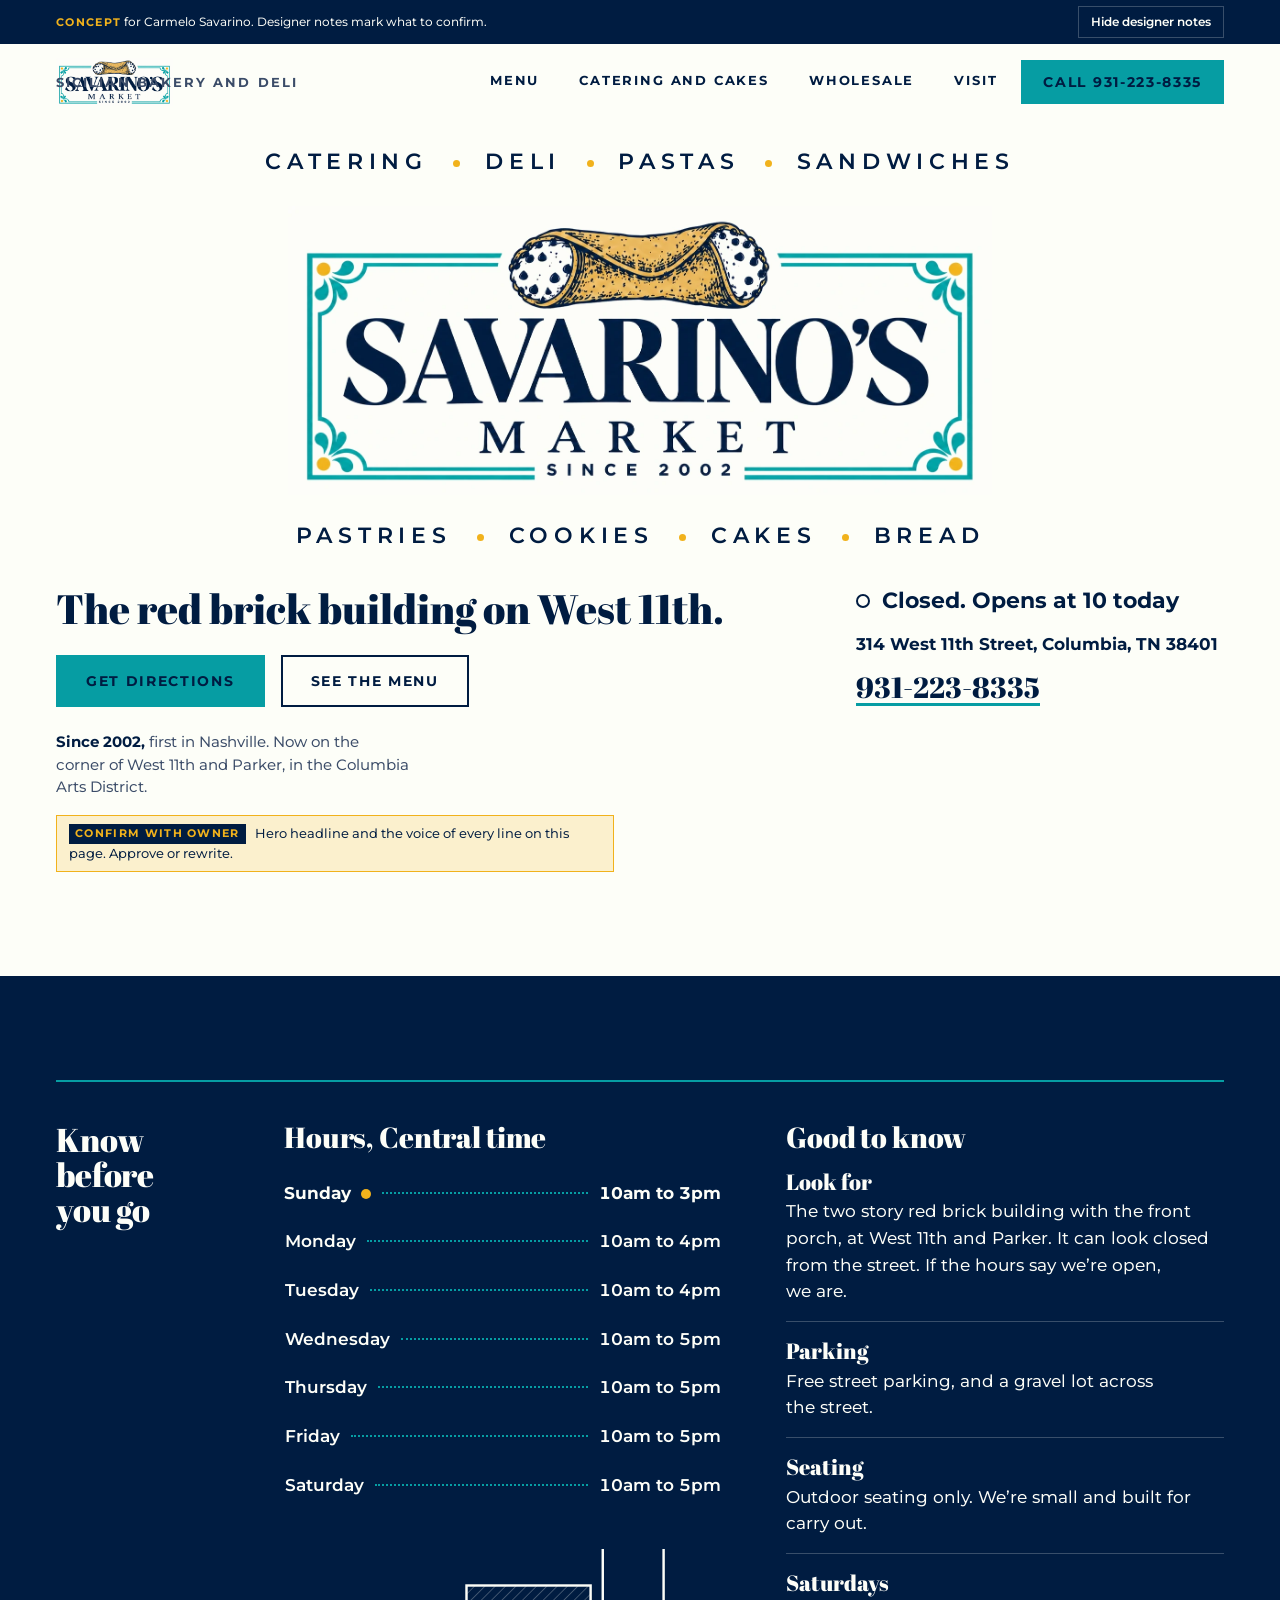
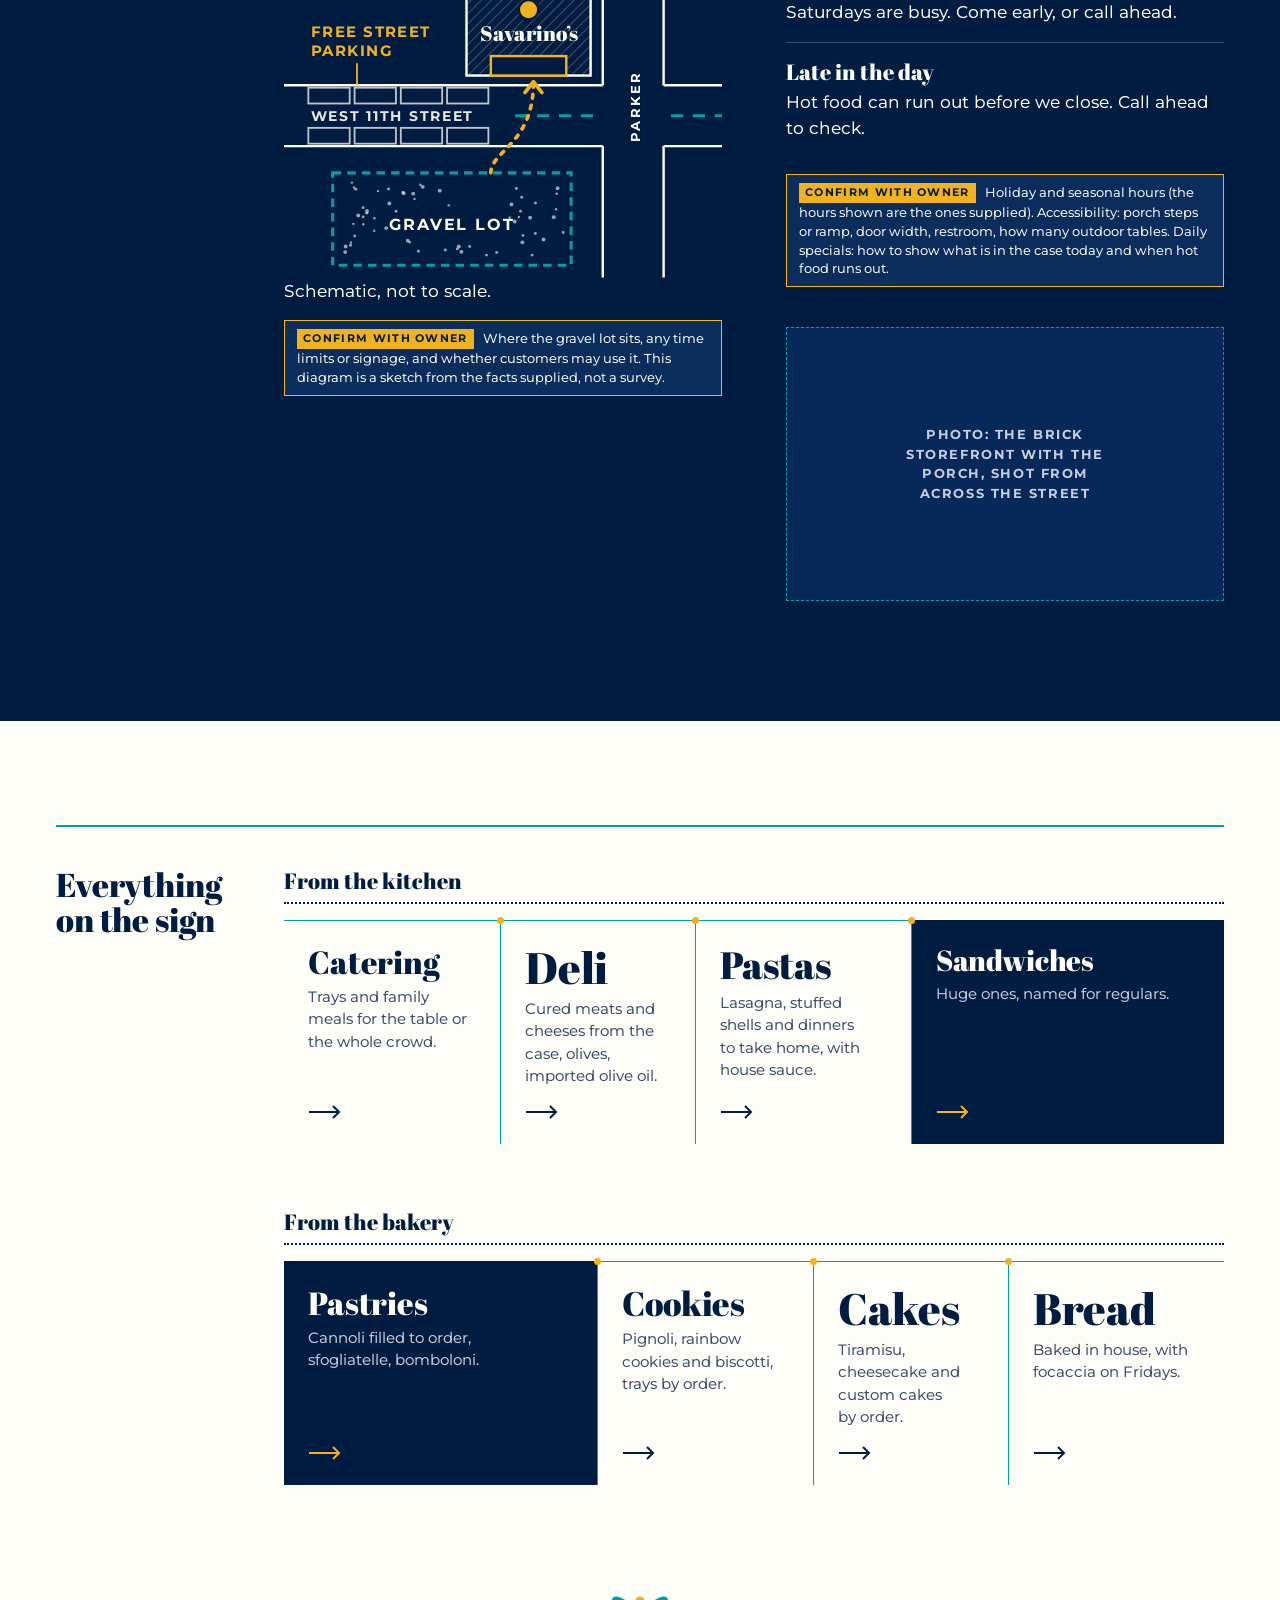
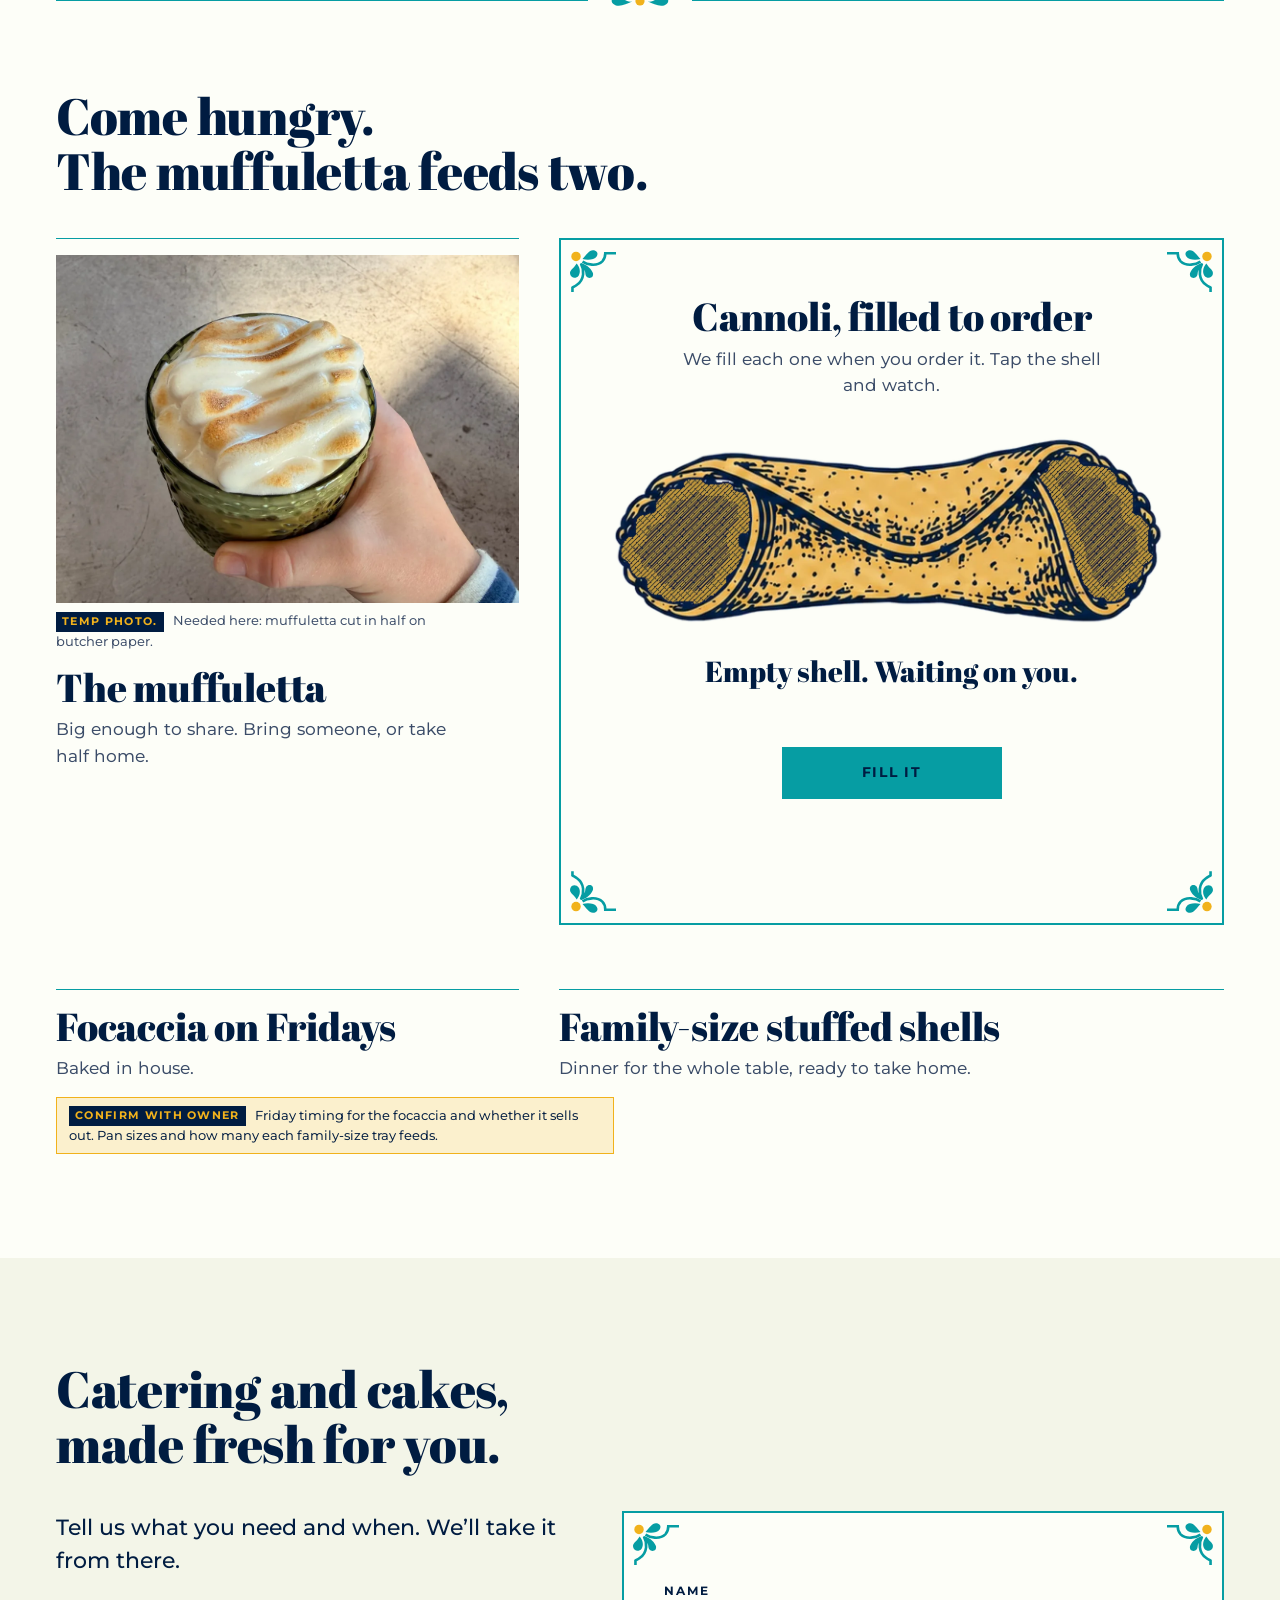
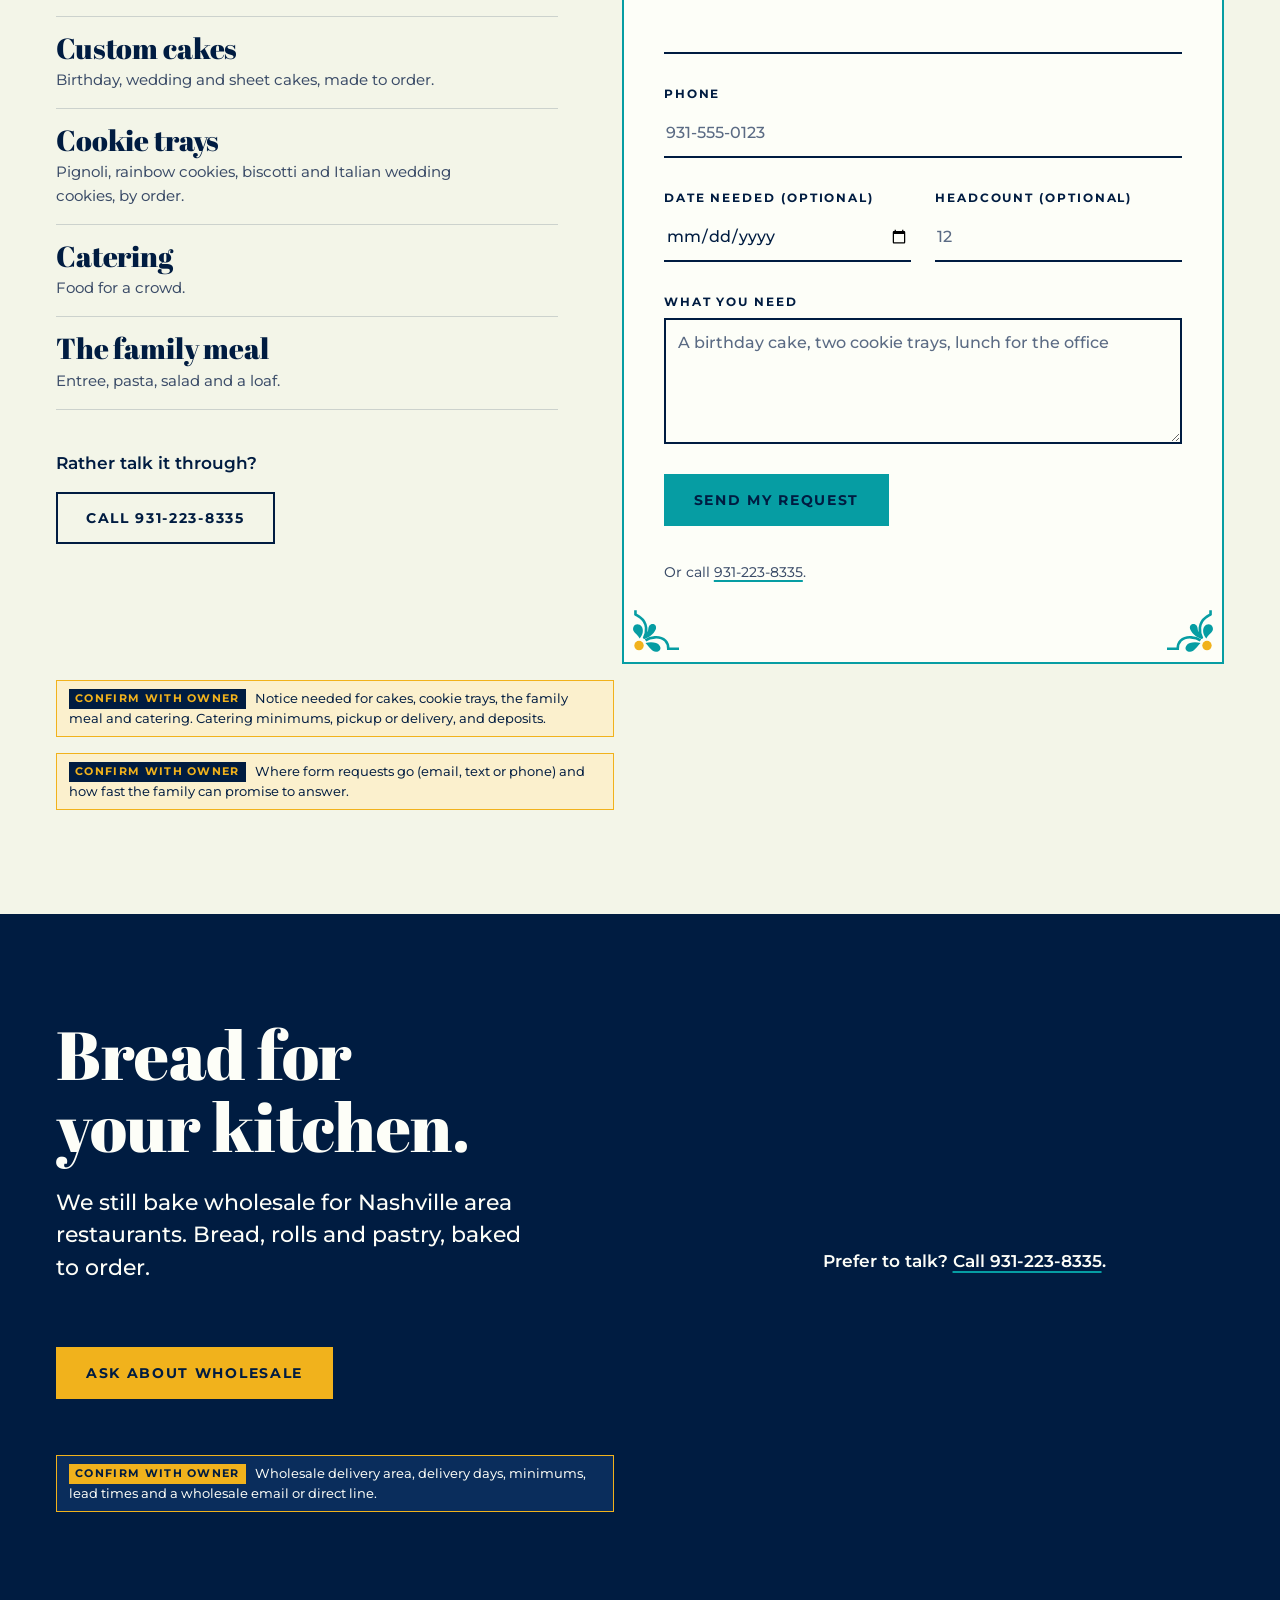
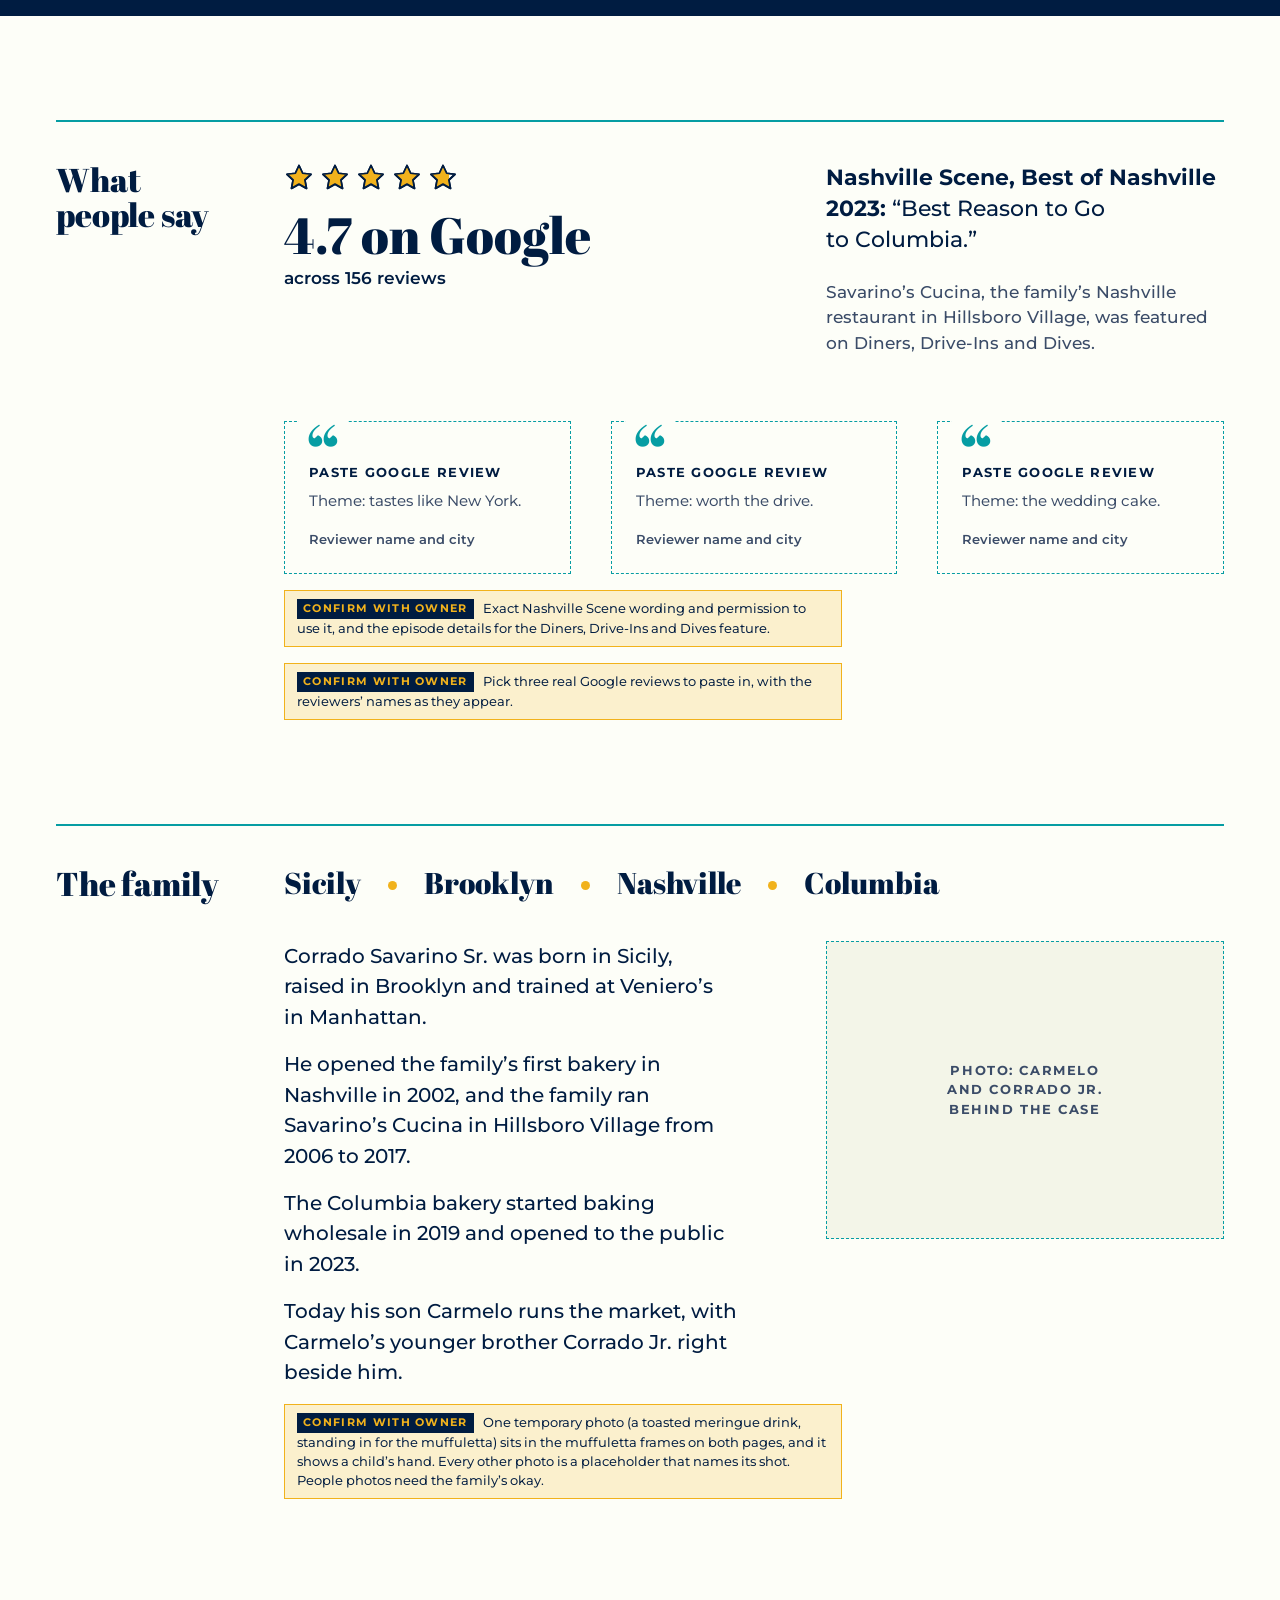
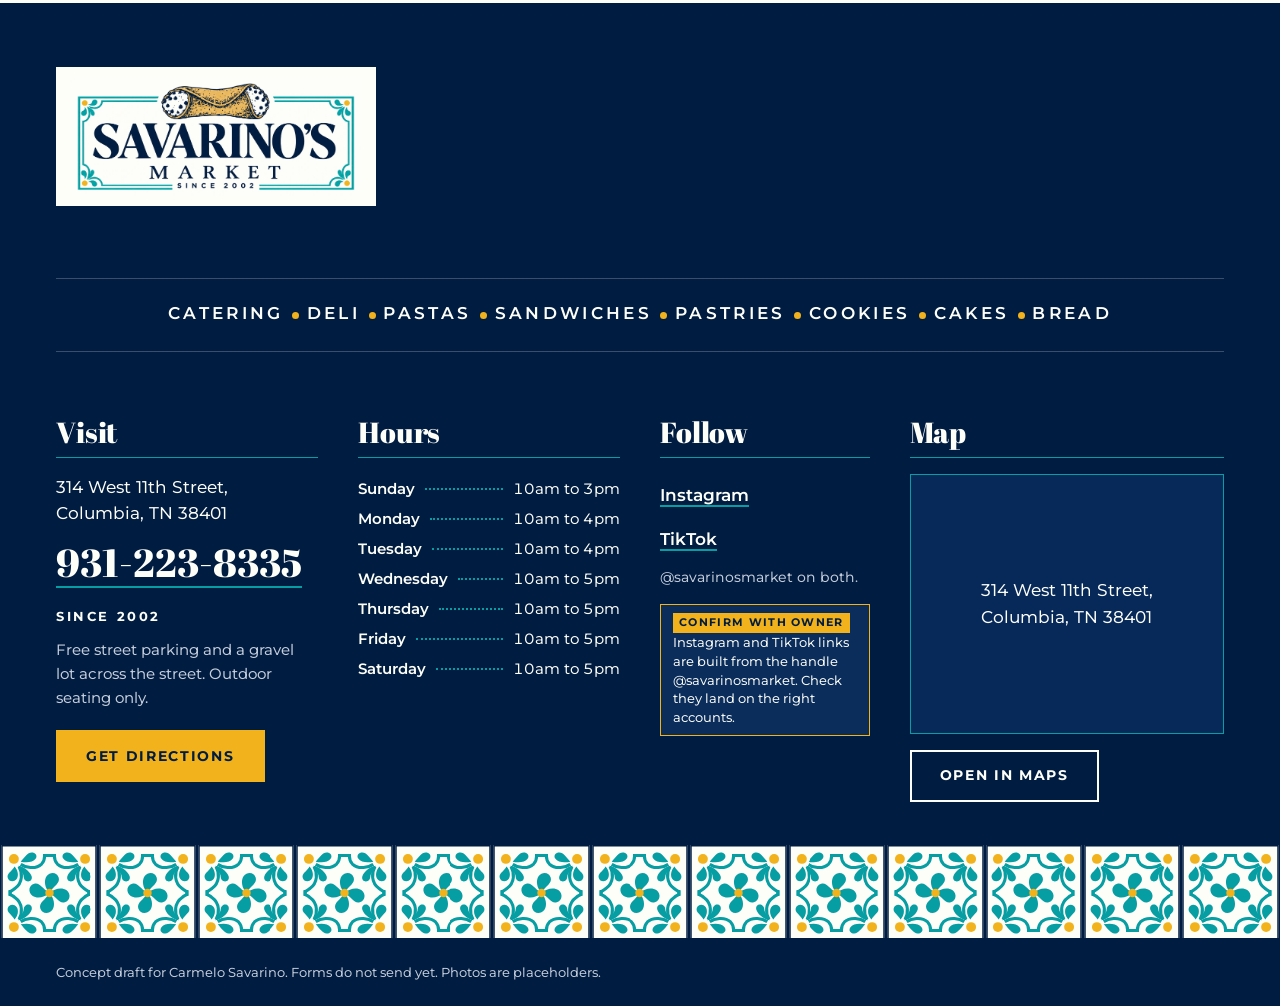
==== commit ef98da71: "Fix what the independent verification round found Three fresh reviewers tried to break the sweep res" ====
--- a/site/index.html
+++ b/site/index.html
@@ -18,7 +18,7 @@
 <link rel="preload" href="assets/fonts/abril-fatface-latin.woff2" as="font" type="font/woff2" crossorigin>
 <link rel="preload" href="assets/fonts/montserrat-latin.woff2" as="font" type="font/woff2" crossorigin>
 <link rel="stylesheet" href="assets/css/styles.css">
-<script type="application/ld+json">{"@context": "https://schema.org", "@type": "Bakery", "name": "Savarino's Market", "description": "Sicilian family bakery, deli and market in Columbia, Tennessee.", "telephone": "+1-931-223-8335", "address": {"@type": "PostalAddress", "streetAddress": "314 West 11th Street", "addressLocality": "Columbia", "addressRegion": "TN", "postalCode": "38401", "addressCountry": "US"}, "foundingDate": "2002", "aggregateRating": {"@type": "AggregateRating", "ratingValue": "4.7", "reviewCount": "156"}, "openingHoursSpecification": [{"@type": "OpeningHoursSpecification", "dayOfWeek": "Sunday", "opens": "10:00", "closes": "15:00"}, {"@type": "OpeningHoursSpecification", "dayOfWeek": ["Monday", "Tuesday"], "opens": "10:00", "closes": "16:00"}, {"@type": "OpeningHoursSpecification", "dayOfWeek": ["Wednesday", "Thursday", "Friday", "Saturday"], "opens": "10:00", "closes": "17:00"}], "sameAs": ["https://www.instagram.com/savarinosmarket", "https://www.tiktok.com/@savarinosmarket"]}</script>
+<script type="application/ld+json">{"@context": "https://schema.org", "@type": "Bakery", "name": "Savarino's Market", "description": "Sicilian family bakery, deli and market in Columbia, Tennessee.", "telephone": "+1-931-223-8335", "address": {"@type": "PostalAddress", "streetAddress": "314 West 11th Street", "addressLocality": "Columbia", "addressRegion": "TN", "postalCode": "38401", "addressCountry": "US"}, "aggregateRating": {"@type": "AggregateRating", "ratingValue": "4.7", "reviewCount": "156"}, "openingHoursSpecification": [{"@type": "OpeningHoursSpecification", "dayOfWeek": "Sunday", "opens": "10:00", "closes": "15:00"}, {"@type": "OpeningHoursSpecification", "dayOfWeek": ["Monday", "Tuesday"], "opens": "10:00", "closes": "16:00"}, {"@type": "OpeningHoursSpecification", "dayOfWeek": ["Wednesday", "Thursday", "Friday", "Saturday"], "opens": "10:00", "closes": "17:00"}], "sameAs": ["https://www.instagram.com/savarinosmarket", "https://www.tiktok.com/@savarinosmarket"]}</script>
 </head>
 <body class="home" id="top">
 <a class="skip" href="#main">Skip to content</a>
@@ -70,7 +70,7 @@
 <div class="field">
 <div class="know">
 <div class="know-hours">
-<h3>Hours</h3>
+<h3>Hours, Central time</h3>
 <table class="hours" data-hours><caption class="sr-only">Hours, Central time</caption><tbody><tr data-day="0"><th scope="row">Sunday</th><td class="lead" aria-hidden="true"></td><td>10am to 3pm</td></tr><tr data-day="1"><th scope="row">Monday</th><td class="lead" aria-hidden="true"></td><td>10am to 4pm</td></tr><tr data-day="2"><th scope="row">Tuesday</th><td class="lead" aria-hidden="true"></td><td>10am to 4pm</td></tr><tr data-day="3"><th scope="row">Wednesday</th><td class="lead" aria-hidden="true"></td><td>10am to 5pm</td></tr><tr data-day="4"><th scope="row">Thursday</th><td class="lead" aria-hidden="true"></td><td>10am to 5pm</td></tr><tr data-day="5"><th scope="row">Friday</th><td class="lead" aria-hidden="true"></td><td>10am to 5pm</td></tr><tr data-day="6"><th scope="row">Saturday</th><td class="lead" aria-hidden="true"></td><td>10am to 5pm</td></tr></tbody></table>
 </div>
 <div class="know-points">
@@ -122,8 +122,8 @@
 <div class="rf">
 <div class="rail"><h2 id="sign-h">Everything on the sign</h2></div>
 <div class="field">
-<div class="sign-row"><h3 class="row-label">From the kitchen</h3><ul class="blocks"><li class="block" style="--k:1.1"><a href="menu.html#catering"><h4>Catering</h4><p>Trays and family meals for the table or the whole crowd.</p><svg class="go" viewBox="0 0 34 16" width="34" height="16" aria-hidden="true" focusable="false"><path d="M1 8h30M25 2l6 6-6 6" fill="none" stroke="#001C41" stroke-width="2"/></svg><span class="sr-only">See Catering on the menu</span></a></li><li class="block" style="--k:1.5"><a href="menu.html#deli"><h4>Deli</h4><p>Cured meats and cheeses from the case, olives, imported olive oil.</p><svg class="go" viewBox="0 0 34 16" width="34" height="16" aria-hidden="true" focusable="false"><path d="M1 8h30M25 2l6 6-6 6" fill="none" stroke="#001C41" stroke-width="2"/></svg><span class="sr-only">See Deli on the menu</span></a></li><li class="block" style="--k:1.3"><a href="menu.html#pastas"><h4>Pastas</h4><p>Lasagna, stuffed shells and dinners to take home, with house sauce.</p><svg class="go" viewBox="0 0 34 16" width="34" height="16" aria-hidden="true" focusable="false"><path d="M1 8h30M25 2l6 6-6 6" fill="none" stroke="#001C41" stroke-width="2"/></svg><span class="sr-only">See Pastas on the menu</span></a></li><li class="block block--star" style="--k:1.0"><a href="menu.html#sandwiches"><h4>Sandwiches</h4><p>Huge ones. The muffuletta feeds two.</p><svg class="go" viewBox="0 0 34 16" width="34" height="16" aria-hidden="true" focusable="false"><path d="M1 8h30M25 2l6 6-6 6" fill="none" stroke="#001C41" stroke-width="2"/></svg><span class="sr-only">See Sandwiches on the menu</span></a></li></ul></div>
-<div class="sign-row"><h3 class="row-label">From the bakery</h3><ul class="blocks"><li class="block block--star" style="--k:1.1"><a href="menu.html#pastries"><h4>Pastries</h4><p>Cannoli filled to order. Sfogliatelle, bomboloni, baba rum.</p><svg class="go" viewBox="0 0 34 16" width="34" height="16" aria-hidden="true" focusable="false"><path d="M1 8h30M25 2l6 6-6 6" fill="none" stroke="#001C41" stroke-width="2"/></svg><span class="sr-only">See Pastries on the menu</span></a></li><li class="block" style="--k:1.15"><a href="menu.html#cookies"><h4>Cookies</h4><p>Pignoli, rainbow cookies, biscotti. Trays by order.</p><svg class="go" viewBox="0 0 34 16" width="34" height="16" aria-hidden="true" focusable="false"><path d="M1 8h30M25 2l6 6-6 6" fill="none" stroke="#001C41" stroke-width="2"/></svg><span class="sr-only">See Cookies on the menu</span></a></li><li class="block" style="--k:1.5"><a href="menu.html#cakes"><h4>Cakes</h4><p>Tiramisu, cheesecake and custom cakes by order.</p><svg class="go" viewBox="0 0 34 16" width="34" height="16" aria-hidden="true" focusable="false"><path d="M1 8h30M25 2l6 6-6 6" fill="none" stroke="#001C41" stroke-width="2"/></svg><span class="sr-only">See Cakes on the menu</span></a></li><li class="block" style="--k:1.5"><a href="menu.html#bread"><h4>Bread</h4><p>Baked in house. Italian loaves, hoagie rolls, focaccia on Fridays.</p><svg class="go" viewBox="0 0 34 16" width="34" height="16" aria-hidden="true" focusable="false"><path d="M1 8h30M25 2l6 6-6 6" fill="none" stroke="#001C41" stroke-width="2"/></svg><span class="sr-only">See Bread on the menu</span></a></li></ul></div>
+<div class="sign-row"><h3 class="row-label">From the kitchen</h3><ul class="blocks"><li class="block" style="--k:1.1"><a href="menu.html#catering"><h4>Catering</h4><p>Trays and family meals for the table or the whole crowd.</p><svg class="go" viewBox="0 0 34 16" width="34" height="16" aria-hidden="true" focusable="false"><path d="M1 8h30M25 2l6 6-6 6" fill="none" stroke="#001C41" stroke-width="2"/></svg><span class="sr-only">See Catering on the menu</span></a></li><li class="block" style="--k:1.5"><a href="menu.html#deli"><h4>Deli</h4><p>Cured meats and cheeses from the case, olives, imported olive oil.</p><svg class="go" viewBox="0 0 34 16" width="34" height="16" aria-hidden="true" focusable="false"><path d="M1 8h30M25 2l6 6-6 6" fill="none" stroke="#001C41" stroke-width="2"/></svg><span class="sr-only">See Deli on the menu</span></a></li><li class="block" style="--k:1.3"><a href="menu.html#pastas"><h4>Pastas</h4><p>Lasagna, stuffed shells and dinners to take home, with house sauce.</p><svg class="go" viewBox="0 0 34 16" width="34" height="16" aria-hidden="true" focusable="false"><path d="M1 8h30M25 2l6 6-6 6" fill="none" stroke="#001C41" stroke-width="2"/></svg><span class="sr-only">See Pastas on the menu</span></a></li><li class="block block--star" style="--k:1.0"><a href="menu.html#sandwiches"><h4>Sandwiches</h4><p>Huge ones, named for regulars.</p><svg class="go" viewBox="0 0 34 16" width="34" height="16" aria-hidden="true" focusable="false"><path d="M1 8h30M25 2l6 6-6 6" fill="none" stroke="#001C41" stroke-width="2"/></svg><span class="sr-only">See Sandwiches on the menu</span></a></li></ul></div>
+<div class="sign-row"><h3 class="row-label">From the bakery</h3><ul class="blocks"><li class="block block--star" style="--k:1.1"><a href="menu.html#pastries"><h4>Pastries</h4><p>Cannoli filled to order, sfogliatelle, bomboloni.</p><svg class="go" viewBox="0 0 34 16" width="34" height="16" aria-hidden="true" focusable="false"><path d="M1 8h30M25 2l6 6-6 6" fill="none" stroke="#001C41" stroke-width="2"/></svg><span class="sr-only">See Pastries on the menu</span></a></li><li class="block" style="--k:1.15"><a href="menu.html#cookies"><h4>Cookies</h4><p>Pignoli, rainbow cookies and biscotti, trays by order.</p><svg class="go" viewBox="0 0 34 16" width="34" height="16" aria-hidden="true" focusable="false"><path d="M1 8h30M25 2l6 6-6 6" fill="none" stroke="#001C41" stroke-width="2"/></svg><span class="sr-only">See Cookies on the menu</span></a></li><li class="block" style="--k:1.5"><a href="menu.html#cakes"><h4>Cakes</h4><p>Tiramisu, cheesecake and custom cakes by order.</p><svg class="go" viewBox="0 0 34 16" width="34" height="16" aria-hidden="true" focusable="false"><path d="M1 8h30M25 2l6 6-6 6" fill="none" stroke="#001C41" stroke-width="2"/></svg><span class="sr-only">See Cakes on the menu</span></a></li><li class="block" style="--k:1.5"><a href="menu.html#bread"><h4>Bread</h4><p>Baked in house, with focaccia on Fridays.</p><svg class="go" viewBox="0 0 34 16" width="34" height="16" aria-hidden="true" focusable="false"><path d="M1 8h30M25 2l6 6-6 6" fill="none" stroke="#001C41" stroke-width="2"/></svg><span class="sr-only">See Bread on the menu</span></a></li></ul></div>
 </div>
 </div>
 </div>
@@ -141,7 +141,7 @@
 </article>
 <article class="fav fav--cannoli">
 <div class="framed "><i class="cn tl"></i><i class="cn tr"></i><i class="cn bl"></i><i class="cn br"></i><div class="stage" data-stage>
-<div class="stage-copy"><h3>Cannoli, filled to order</h3><p>We fill each one when you order it. Tap the shell and watch.</p></div>
+<div class="stage-copy"><h3>Cannoli, filled to order</h3><p>We fill each one when you order it.<span class="js-only"> Tap the shell and watch.</span></p></div>
 <div class="cannoli" aria-hidden="true">
 <img class="c-full" src="assets/img/cannoli-full.webp" alt="" width="1168" height="434" loading="lazy">
 <img class="c-empty" src="assets/img/cannoli-empty.webp" alt="" width="1168" height="434" loading="lazy">
@@ -150,12 +150,12 @@
 </div>
 <p class="stage-status" data-stage-status aria-live="polite"></p>
 <button class="btn btn-teal" type="button" data-fill>Fill it</button>
-<a class="stage-next" href="menu.html#pastries" hidden>See Pastries</a>
+<a class="stage-next" href="menu.html#pastries">See Pastries</a>
 </div></div>
 </article>
 <article class="fav fav--foc">
 <h3>Focaccia on Fridays</h3>
-<p>Baked in house, on Fridays.</p>
+<p>Baked in house.</p>
 </article>
 <article class="fav fav--shells">
 <h3>Family-size stuffed shells</h3>
@@ -184,8 +184,8 @@
 <div class="f"><label for="h-name">Name</label><input id="h-name" name="name" autocomplete="name" required data-error="Tell us your name."><span class="err" aria-live="polite"></span></div>
 <div class="f"><label for="h-phone">Phone</label><input id="h-phone" name="phone" type="tel" inputmode="tel" autocomplete="tel" placeholder="931-555-0123" required data-error="We need a number to call you back."><span class="err" aria-live="polite"></span></div>
 <div class="f-row">
-<div class="f"><label for="h-date">Date needed (optional)</label><input id="h-date" name="date" type="date"></div>
-<div class="f"><label for="h-count">Headcount (optional)</label><input id="h-count" name="headcount" type="number" min="1" inputmode="numeric" placeholder="12"></div>
+<div class="f"><label for="h-date">Date needed (optional)</label><input id="h-date" name="date" type="date"><span class="err" aria-live="polite"></span></div>
+<div class="f"><label for="h-count">Headcount (optional)</label><input id="h-count" name="headcount" type="number" min="1" inputmode="numeric" placeholder="12"><span class="err" aria-live="polite"></span></div>
 </div>
 <div class="f"><label for="h-need">What you need</label><textarea id="h-need" name="need" rows="4" placeholder="A birthday cake, two cookie trays, lunch for the office" required data-error="Tell us what you are after."></textarea><span class="err" aria-live="polite"></span></div>
 <button class="btn btn-teal" type="submit">Send my request</button>
@@ -258,13 +258,13 @@
 <div class="rf">
 <div class="rail"><h2 id="fam-h">The family</h2></div>
 <div class="field">
-<p class="route" aria-label="Sicily, Brooklyn, Nashville, Columbia"><span>Sicily</span><i></i><span>Brooklyn</span><i></i><span>Nashville</span><i></i><span>Columbia</span></p>
+<p class="route"><span>Sicily</span><i></i><span>Brooklyn</span><i></i><span>Nashville</span><i></i><span>Columbia</span></p>
 <div class="family-grid">
 <div class="family-copy">
-<p>Corrado Savarino Sr. was born in Sicily, raised in Brooklyn and trained at Veniero’s in Manhattan.</p>
+<p>Corrado Savarino&nbsp;Sr. was born in Sicily, raised in Brooklyn and trained at Veniero’s in Manhattan.</p>
 <p>He opened the family’s first bakery in Nashville in 2002, and the family ran Savarino’s Cucina in Hillsboro Village from 2006 to 2017.</p>
 <p>The Columbia bakery started baking wholesale in 2019 and opened to the public in 2023.</p>
-<p>Today his son Carmelo runs the market, with Carmelo’s younger brother Corrado Jr. right beside him.</p>
+<p>Today his son Carmelo runs the market, with Carmelo’s younger brother Corrado&nbsp;Jr. right beside him.</p>
 </div>
 <div class="ph ph--tall" style="max-width:420px"><span>PHOTO: Carmelo and Corrado Jr. behind the case</span></div>
 </div>
@@ -297,17 +297,19 @@
 <div>
 <h3>Follow</h3>
 <ul class="foot-social">
-<li><a href="https://www.instagram.com/savarinosmarket" rel="noopener">Instagram @savarinosmarket</a></li>
-<li><a href="https://www.tiktok.com/@savarinosmarket" rel="noopener">TikTok @savarinosmarket</a></li>
+<li><a href="https://www.instagram.com/savarinosmarket" rel="noopener">Instagram</a></li>
+<li><a href="https://www.tiktok.com/@savarinosmarket" rel="noopener">TikTok</a></li>
 </ul>
+<p class="foot-handle">@savarinosmarket on both.</p>
 <p class="dn" data-dn="social"><b>CONFIRM WITH OWNER</b> Instagram and TikTok links are built from the handle @savarinosmarket. Check they land on the right accounts.</p>
 </div>
 <div>
 <h3>Map</h3>
 <div class="foot-map">
-<div class="foot-map-fallback"><p style="margin:0;max-width:none">314 West 11th Street, <span class="nw">Columbia, TN 38401</span></p><a class="btn btn-line-light" href="https://www.google.com/maps/dir/?api=1&destination=314+West+11th+Street%2C+Columbia%2C+TN+38401" rel="noopener">Open in Maps</a></div>
+<div class="foot-map-fallback" aria-hidden="true"><p style="margin:0;max-width:none">314 West 11th Street, <span class="nw">Columbia, TN 38401</span></p></div>
 <iframe title="Map to Savarino’s Market, 314 West 11th Street, Columbia, Tennessee" src="https://www.google.com/maps?q=314+West+11th+Street,+Columbia,+TN+38401&output=embed" loading="lazy" referrerpolicy="no-referrer-when-downgrade"></iframe>
 </div>
+<a class="btn btn-line-light foot-map-link" href="https://www.google.com/maps/dir/?api=1&destination=314+West+11th+Street%2C+Columbia%2C+TN+38401" rel="noopener">Open in Maps</a>
 </div>
 </div>
 </div>
--- a/site/assets/css/styles.css
+++ b/site/assets/css/styles.css
@@ -45,9 +45,9 @@
   --t0: clamp(1rem, 0.96rem + 0.1vw, 1.0625rem);
   --t1: clamp(1.25rem, 1.19rem + 0.257vw, 1.42rem);
   --t2: clamp(1.5625rem, 1.442rem + 0.495vw, 1.8875rem);
-  --t3: clamp(1.953rem, 1.744rem + 0.862vw, 2.519rem);
-  --t4: clamp(2.4375rem, 2.094rem + 1.4vw, 3.356rem);
-  --t5: clamp(3.05rem, 2.519rem + 2.17vw, 4.475rem);
+  --t3: clamp(1.9531rem, 1.744rem + 0.862vw, 2.519rem);
+  --t4: clamp(2.4414rem, 2.094rem + 1.4vw, 3.356rem);
+  --t5: clamp(3.0518rem, 2.519rem + 2.17vw, 4.475rem);
 
   /* Spacing beats (8px unit, 1 2 3 5 8 13) */
   --s1: 0.5rem;
@@ -353,12 +353,14 @@
 /* emptying is quick; filling is the slow, savoured direction */
 .js .stage:not(.filled) .cannoli .c-fill, .js .stage:not(.filled) .cannoli .c-fill.r { transition-duration: 450ms; transition-delay: 0ms; transition-timing-function: cubic-bezier(0.4, 0, 1, 1); }
 .stage .btn { min-width: 220px; }
-.stage-status { color: var(--navy); max-width: none; font-family: var(--font-display); font-size: var(--t2); line-height: 1.1; min-height: 2.3em; text-wrap: balance; }
-.stage.filled .btn { background: transparent; color: var(--navy); border-color: var(--navy); }
-.stage.filled .btn:hover { background: var(--navy); color: var(--ivory); }
-.stage-next { display: inline-flex; align-items: center; min-height: 44px; font-weight: 700; }
+.stage .stage-status { color: var(--navy); max-width: none; font-family: var(--font-display); font-size: var(--t2); line-height: 1.1; min-height: 2.3em; text-wrap: balance; }
+.stage.landed .btn { background: transparent; color: var(--navy); border-color: var(--navy); }
+.stage.landed .btn:hover { background: var(--navy); color: var(--ivory); }
+.stage-next { display: inline-flex; align-items: center; min-height: 44px; font-weight: 700; visibility: hidden; }
+.stage.landed .stage-next { visibility: visible; }
 .no-js .stage .btn, .no-js .stage-status { display: none; }
 .no-js .cannoli { pointer-events: none; cursor: default; }
+.no-js .stage-next, .no-js .js-only { display: none; }
 
 @media (min-width: 56rem) {
   .fav-head { max-width: 22ch; }
@@ -366,7 +368,7 @@
   .fav--muff { grid-column: 1 / span 5; }
   .fav--cannoli { grid-column: 6 / span 7; }
   .fav--foc { grid-column: 1 / span 5; }
-  .fav--shells { grid-column: 7 / span 6; }
+  .fav--shells { grid-column: 6 / span 7; }
   .fav--cannoli { border-top: 0; padding-top: 0; }
   .stage { grid-template-columns: 1fr; padding-block: var(--s2); }
 }
@@ -446,12 +448,19 @@
 @media (min-width: 56rem) {
   .proof-top { grid-template-columns: minmax(0, 6fr) minmax(0, 5fr); column-gap: var(--s8); align-items: start; }
   .slots { grid-template-columns: repeat(3, minmax(0, 1fr)); column-gap: var(--s5); align-items: stretch; }
-  .slot b { letter-spacing: 0.1em; white-space: nowrap; }
+  .slot b { letter-spacing: 0.1em; }
 }
 
 /* ---------- Family ---------- */
-.route { display: flex; flex-wrap: wrap; align-items: center; gap: 0.25em 0.9em; font-family: var(--font-display); font-size: var(--t3); line-height: 1.15; margin-bottom: var(--s5); }
-.route i { width: 9px; height: 9px; border-radius: 50%; background: var(--saffron); display: inline-block; transform: translateY(2px); }
+.route { display: grid; grid-template-columns: repeat(2, max-content); justify-content: start; column-gap: 1.8em; row-gap: 0.1em; font-family: var(--font-display); font-size: min(var(--t3), 7.6vw); line-height: 1.15; margin-bottom: var(--s5); }
+.route i { display: none; }
+.route span { position: relative; }
+.route span:nth-of-type(odd)::after { content: ""; position: absolute; left: calc(100% + 0.9em - 4.5px); top: 52%; width: 9px; height: 9px; border-radius: 50%; background: var(--saffron); }
+@media (min-width: 48rem) {
+  .route { display: flex; flex-wrap: nowrap; align-items: center; gap: 0.9em; font-size: clamp(1.25rem, 2.9vw, 1.8875rem); }
+  .route i { display: inline-block; width: 9px; height: 9px; border-radius: 50%; background: var(--saffron); transform: translateY(2px); }
+  .route span:nth-of-type(odd)::after { content: none; }
+}
 .family-grid { display: grid; gap: var(--s5); }
 .family-copy p + p { margin-top: var(--s2); }
 .family-copy p { font-size: clamp(1.0625rem, 1rem + 0.35vw, 1.42rem); line-height: 1.5; font-weight: 500; max-width: 36ch; }
@@ -472,11 +481,7 @@
 .foot-rule { border-block: 1px solid var(--hair-light); padding-block: var(--s2); }
 .words--foot { font-size: clamp(0.875rem, 0.78rem + 0.5vw, 1.0625rem); letter-spacing: 0.22em; }
 @media (min-width: 56rem) {
-  .words--foot { display: grid; grid-template-columns: repeat(4, auto); justify-content: center; column-gap: var(--sep); }
-  .words--foot li:nth-child(4n)::after { display: none; }
-}
-@media (min-width: 80rem) {
-  .words--foot { display: flex; flex-wrap: nowrap; justify-content: center; gap: var(--sep); }
+  .words--foot { --sep: 1.2em; display: flex; flex-wrap: nowrap; justify-content: center; gap: var(--sep); font-size: clamp(0.6875rem, 1.3vw, 1.0625rem); letter-spacing: 0.2em; }
   .words--foot li:nth-child(4)::after { display: block; }
 }
 .foot-cols { display: grid; gap: var(--s5); }
@@ -495,7 +500,7 @@
 .foot-map iframe { position: absolute; inset: 0; width: 100%; height: 100%; border: 0; }
 .foot-map-fallback { position: absolute; inset: 0; display: grid; place-content: center; text-align: center; padding: var(--s3); gap: var(--s2); }
 .foot-since { font-weight: 700; letter-spacing: 0.2em; text-transform: uppercase; font-size: var(--t-1); }
-.tile-band { height: 96px; background: url("../img/tile.svg") round no-repeat center / 96px 96px; border-top: 3px solid var(--navy); }
+.tile-band { height: 96px; background: url("../img/tile.svg") round no-repeat left top / 96px 96px; border-top: 3px solid var(--navy); }
 .legal { padding-block: var(--s3) var(--s3); font-size: 0.8125rem; color: var(--ivory-on-navy); background: var(--navy); }
 .legal p { max-width: none; }
 @media (min-width: 56rem) {
@@ -503,6 +508,7 @@
   .foot-top, .foot-rule { grid-column: 1 / -1; }
   .foot-cols { grid-column: 1 / -1; grid-template-columns: minmax(0, 3fr) minmax(0, 3fr) minmax(0, 2.4fr) minmax(0, 3.6fr); column-gap: var(--s5); }
 }
+@media (min-width: 56rem) and (max-width: 79.99rem) { .foot-cols { grid-template-columns: repeat(2, minmax(0, 1fr)); row-gap: var(--s8); } }
 
 /* ---------- Dock (mobile sticky bar) ---------- */
 .dock { position: fixed; left: 0; right: 0; bottom: 0; z-index: 60; display: grid; grid-template-columns: 1.2fr 1fr 1fr; background: var(--navy); border-top: 3px solid var(--teal); padding-bottom: env(safe-area-inset-bottom); }
@@ -593,18 +599,24 @@
 
 /* Anchors: the phone has nothing sticky at the top of the home page, the desktop header is 77px */
 @media (min-width: 56rem) {
-  html { scroll-padding-top: 88px; }
+  html { scroll-padding-top: 77px; }
   .board { scroll-margin-top: 0; }
 }
 .form-wrap { scroll-margin-top: 73px; }
 @media (min-width: 56rem) { .form-wrap { scroll-margin-top: 0; } }
 
-/* Short phones: keep the address and phone above the dock (the dock already carries Directions and Menu) */
+/* Short phones: put the facts (status, address, phone) first so they clear the dock; the headline and buttons follow */
 @media (max-width: 55.99rem) and (max-height: 800px) {
-  .hero-cta { display: none; }
+  .hero-info { grid-template-areas: "where" "line" "cta" "note"; gap: var(--s1); margin-top: var(--s2); }
   .hero-logo { margin-block: 4px; }
-  .hero-info { gap: var(--s1); margin-top: var(--s2); }
   .hero-where { margin-top: var(--s1); }
+}
+@media (max-width: 55.99rem) and (max-height: 700px) {
+  .words a { padding-block: 0.3em; }
+  .hero-logo { margin-block: 0; }
+  .hero-info { margin-top: var(--s1); }
+  .hero-line { font-size: var(--t2); }
+  .hero-phone { margin-top: 0; }
 }
 /* Short desktop windows: keep Call, Directions and Menu in the first screen */
 @media (min-width: 56rem) and (max-height: 820px) {
@@ -652,3 +664,45 @@
   .cat-nav a { border-bottom-color: Canvas; }
   .cat-nav a[aria-current="true"] { border-bottom-color: Highlight; }
 }
+
+/* ---------- Verification round: phones, large text, no script ---------- */
+@media (max-width: 55.99rem) {
+  /* Menu first screen: leave room for a menu item above the dock */
+  .menu-hero h1 { font-size: var(--t4); }
+  .menu-hero .lede { font-size: 1.0625rem; margin-top: var(--s1); }
+  .menu-hero { padding-block: var(--s2); }
+  .board:first-child { padding-top: var(--s3); }
+  .board-intro { font-size: 1rem; line-height: 1.45; margin-bottom: var(--s2); }
+  .board-head { margin-bottom: var(--s1); }
+  /* Larger text: let things wrap instead of pushing the page sideways */
+  .btn, .concept-bar button { white-space: normal; }
+  .concept-bar .wrap { flex-wrap: wrap; }
+  .concept-bar p { min-width: 0; }
+  .foot-hours dd { white-space: normal; text-align: right; }
+  .board-head h2 { overflow-wrap: anywhere; font-size: min(var(--t4), 13vw); }
+  .foot-phone { font-size: min(var(--t3), 8.5vw); }
+  .hero-phone { font-size: min(var(--t2), 8.5vw); }
+}
+@media (max-width: 22.5rem) { .hdr-place { letter-spacing: 0.1em; font-size: 0.6875rem; } }
+.form-note a { display: inline-flex; align-items: center; min-height: 44px; }
+.foot-handle { margin-top: 4px; font-size: 0.875rem; color: var(--ivory-on-navy); }
+.foot-map-link { margin-top: var(--s2); }
+/* No script: a form cannot be submitted, so show the call line instead of dead fields */
+.no-js .form .f, .no-js .form .f-row { display: none; }
+
+/* Very short phones: tighten the Menu's first screen so an item shows above the dock */
+@media (max-width: 55.99rem) and (max-height: 700px) {
+  .menu-hero h1 { font-size: var(--t3); }
+  .menu-hero .lede { font-size: 1rem; margin-top: 4px; }
+  .menu-hero { padding-block: var(--s1); }
+  .menu-legend { margin-top: var(--s1); }
+  .menu-legend .dn { margin-top: 0; padding: 4px 10px; }
+  .board:first-child { padding-top: var(--s2); }
+  .board-head h2 { font-size: min(var(--t3), 13vw); }
+  .board-intro { font-size: 0.9375rem; margin-bottom: var(--s1); }
+}
+/* 200% text on a phone: the call button and the dock labels must shrink or wrap, not push the page */
+@media (max-width: 55.99rem) {
+  .btn[href^="tel:"] { white-space: normal; }
+  .dock a { min-width: 0; padding-inline: 2px; font-size: min(0.8125rem, 3.4vw); }
+}
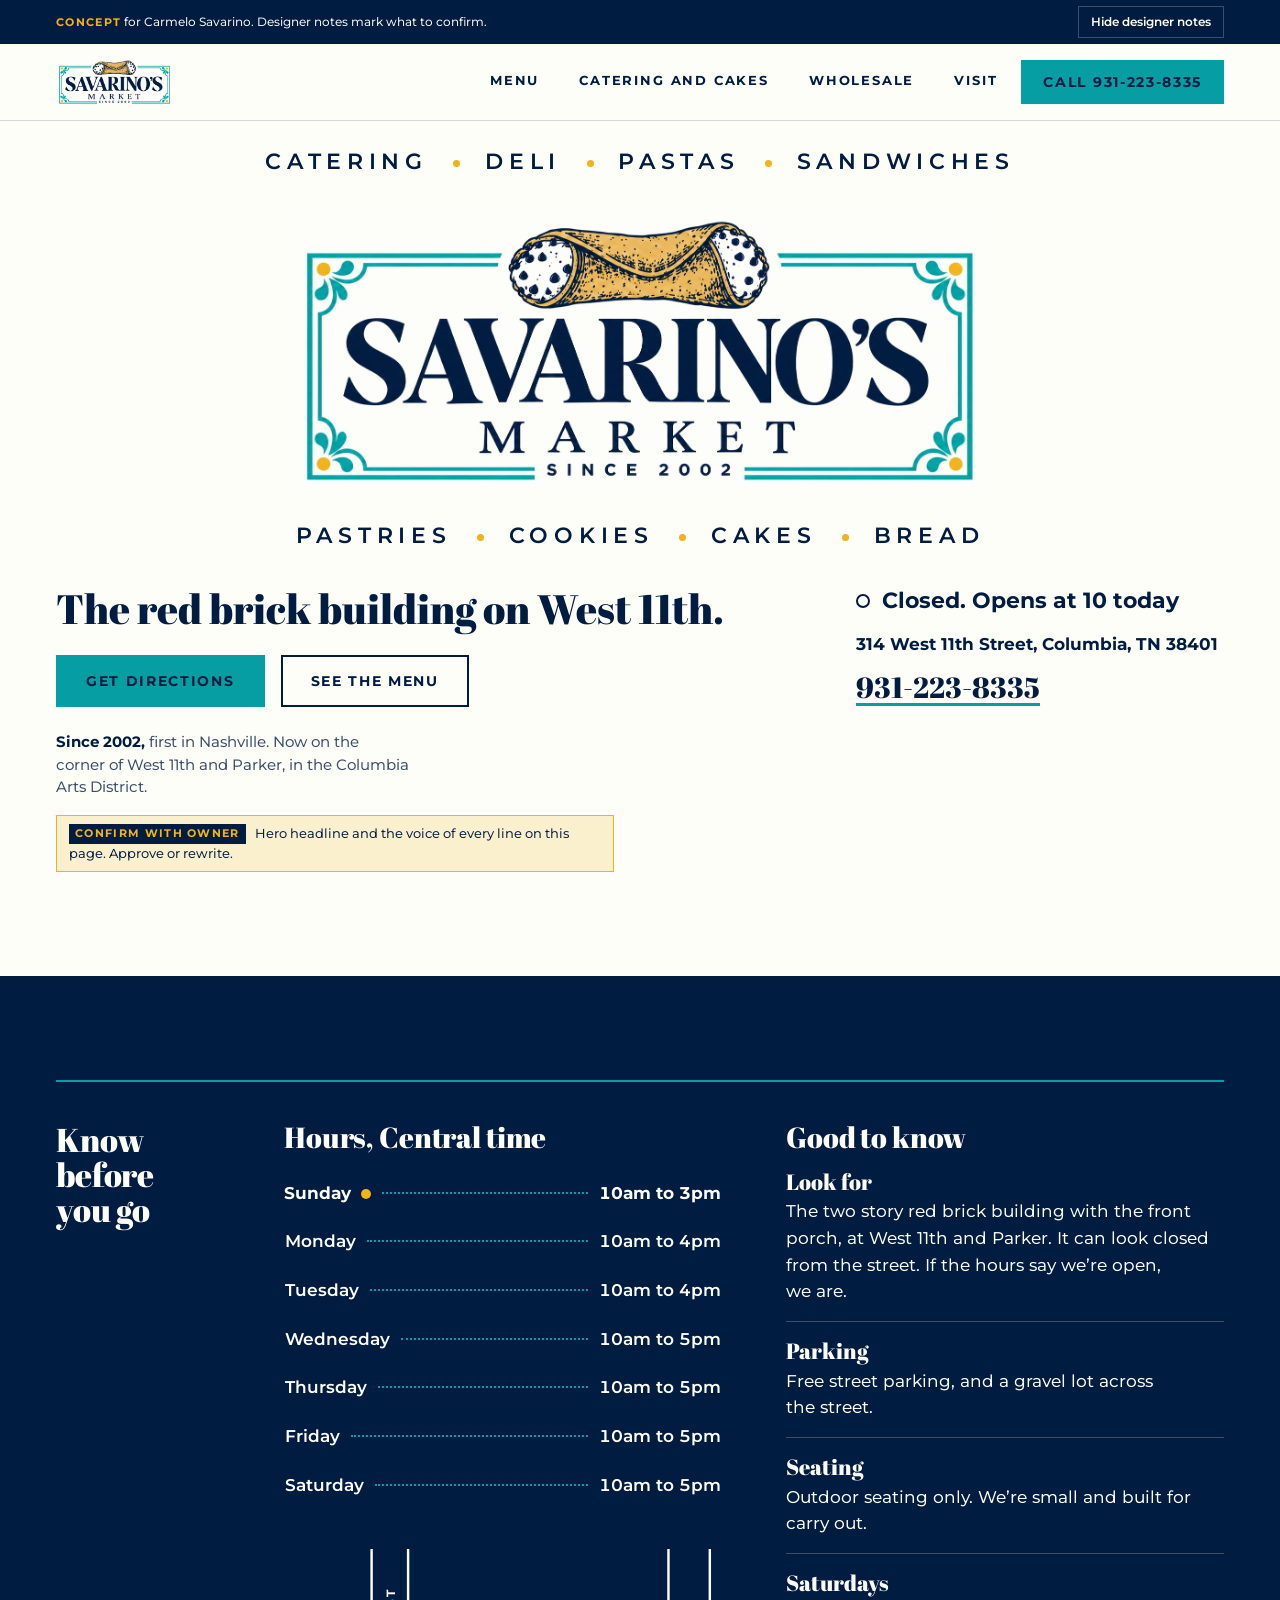
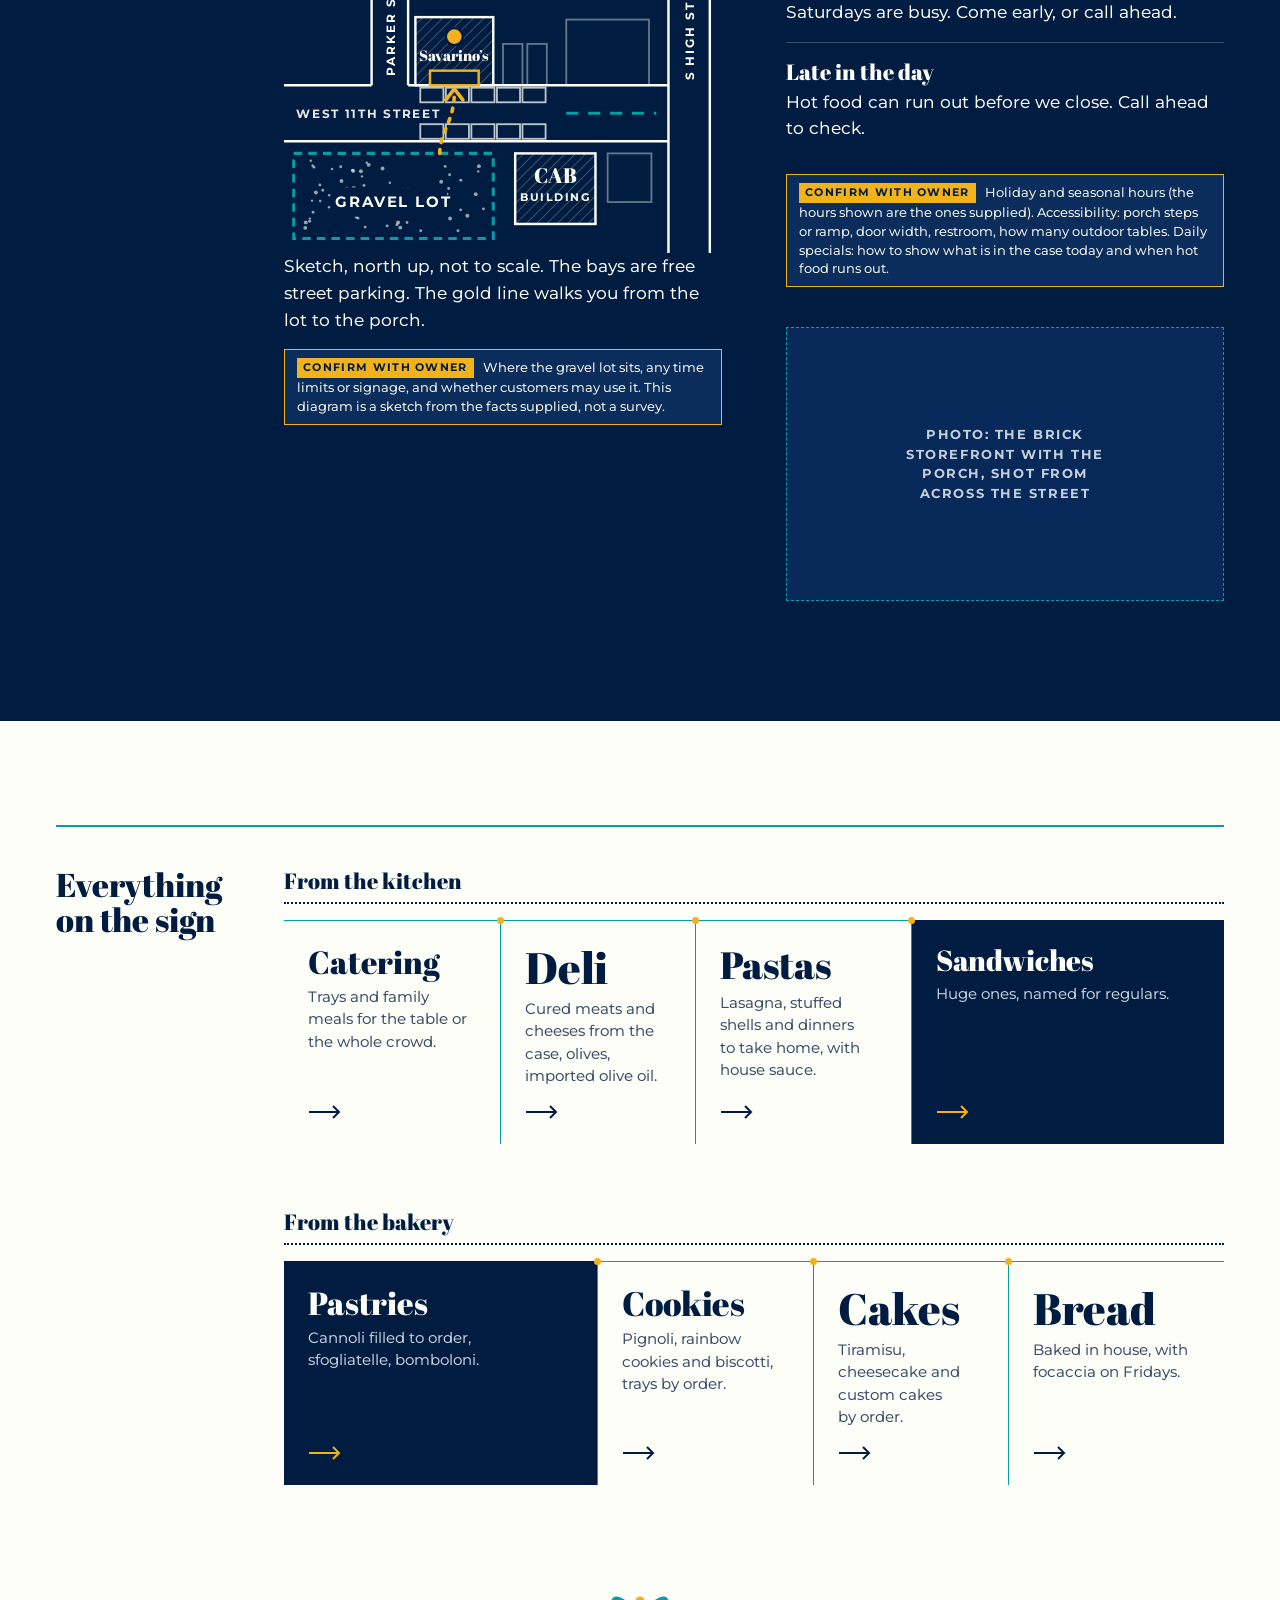
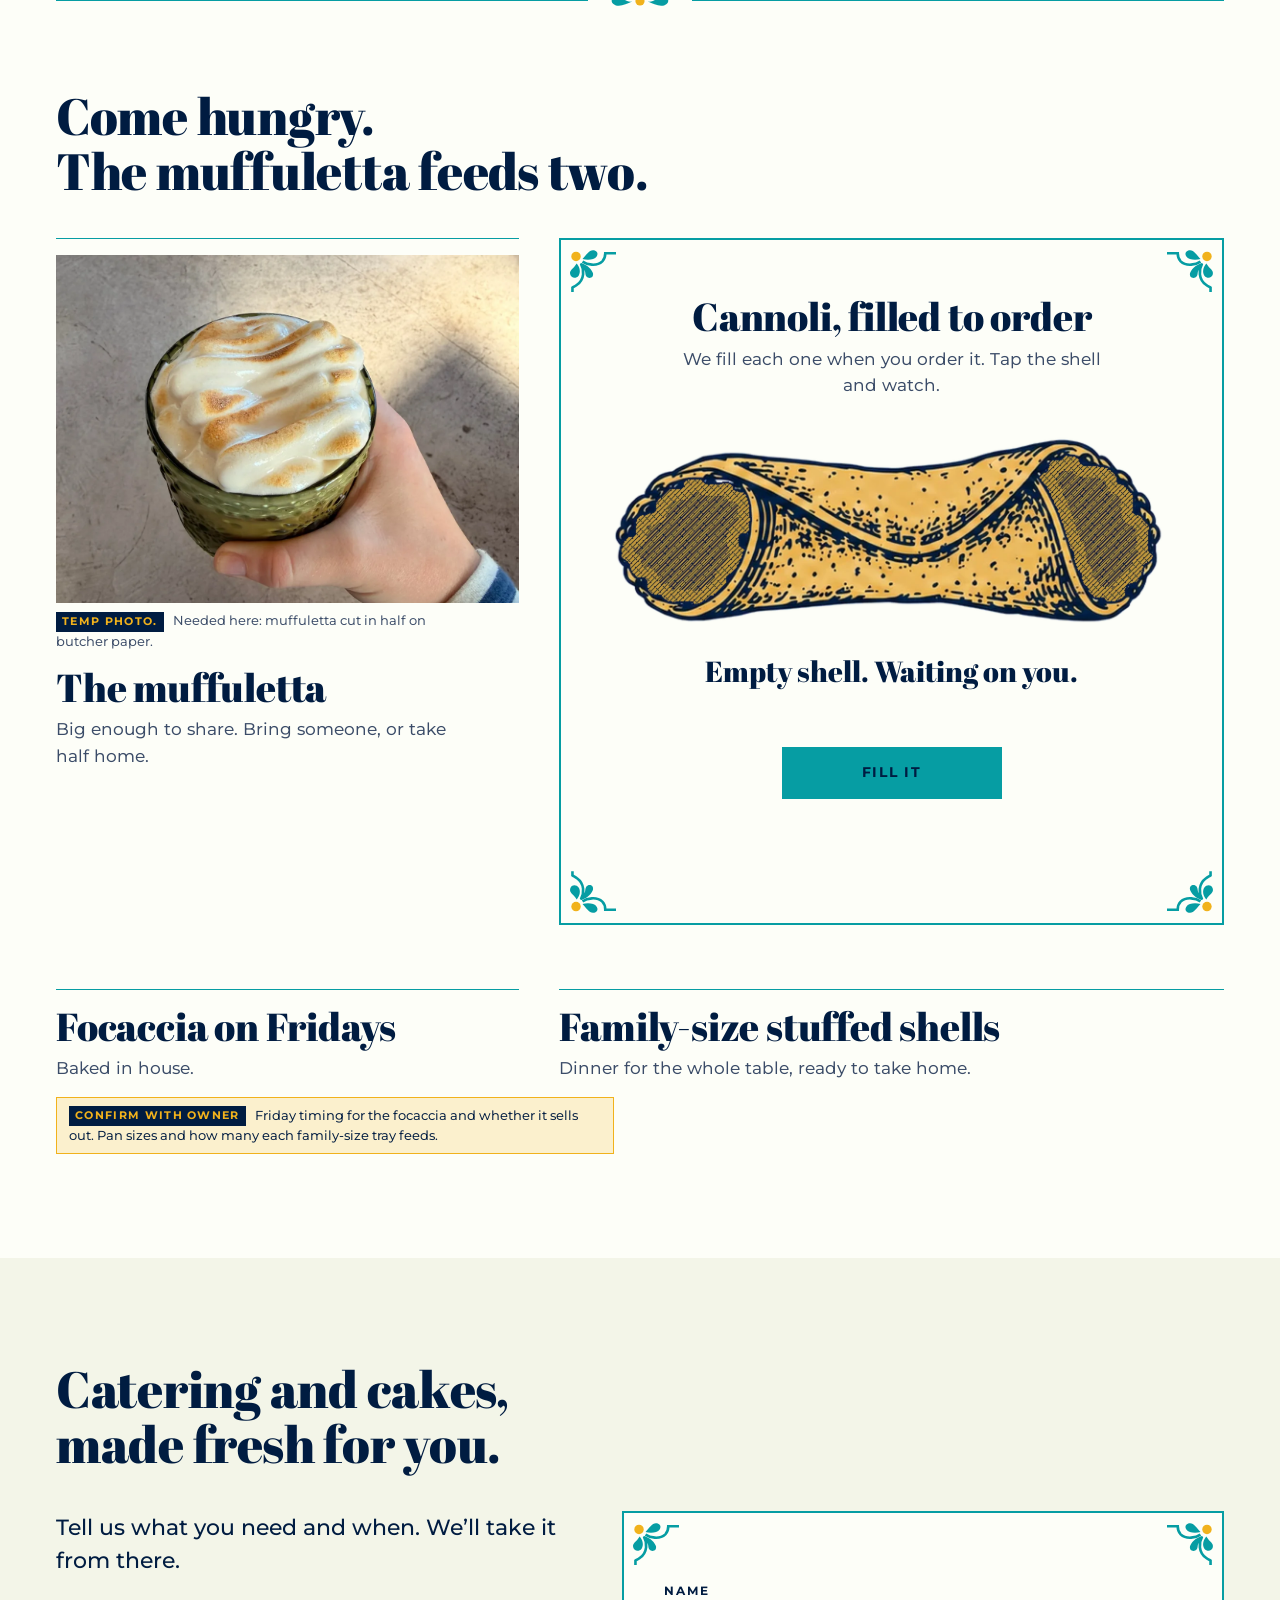
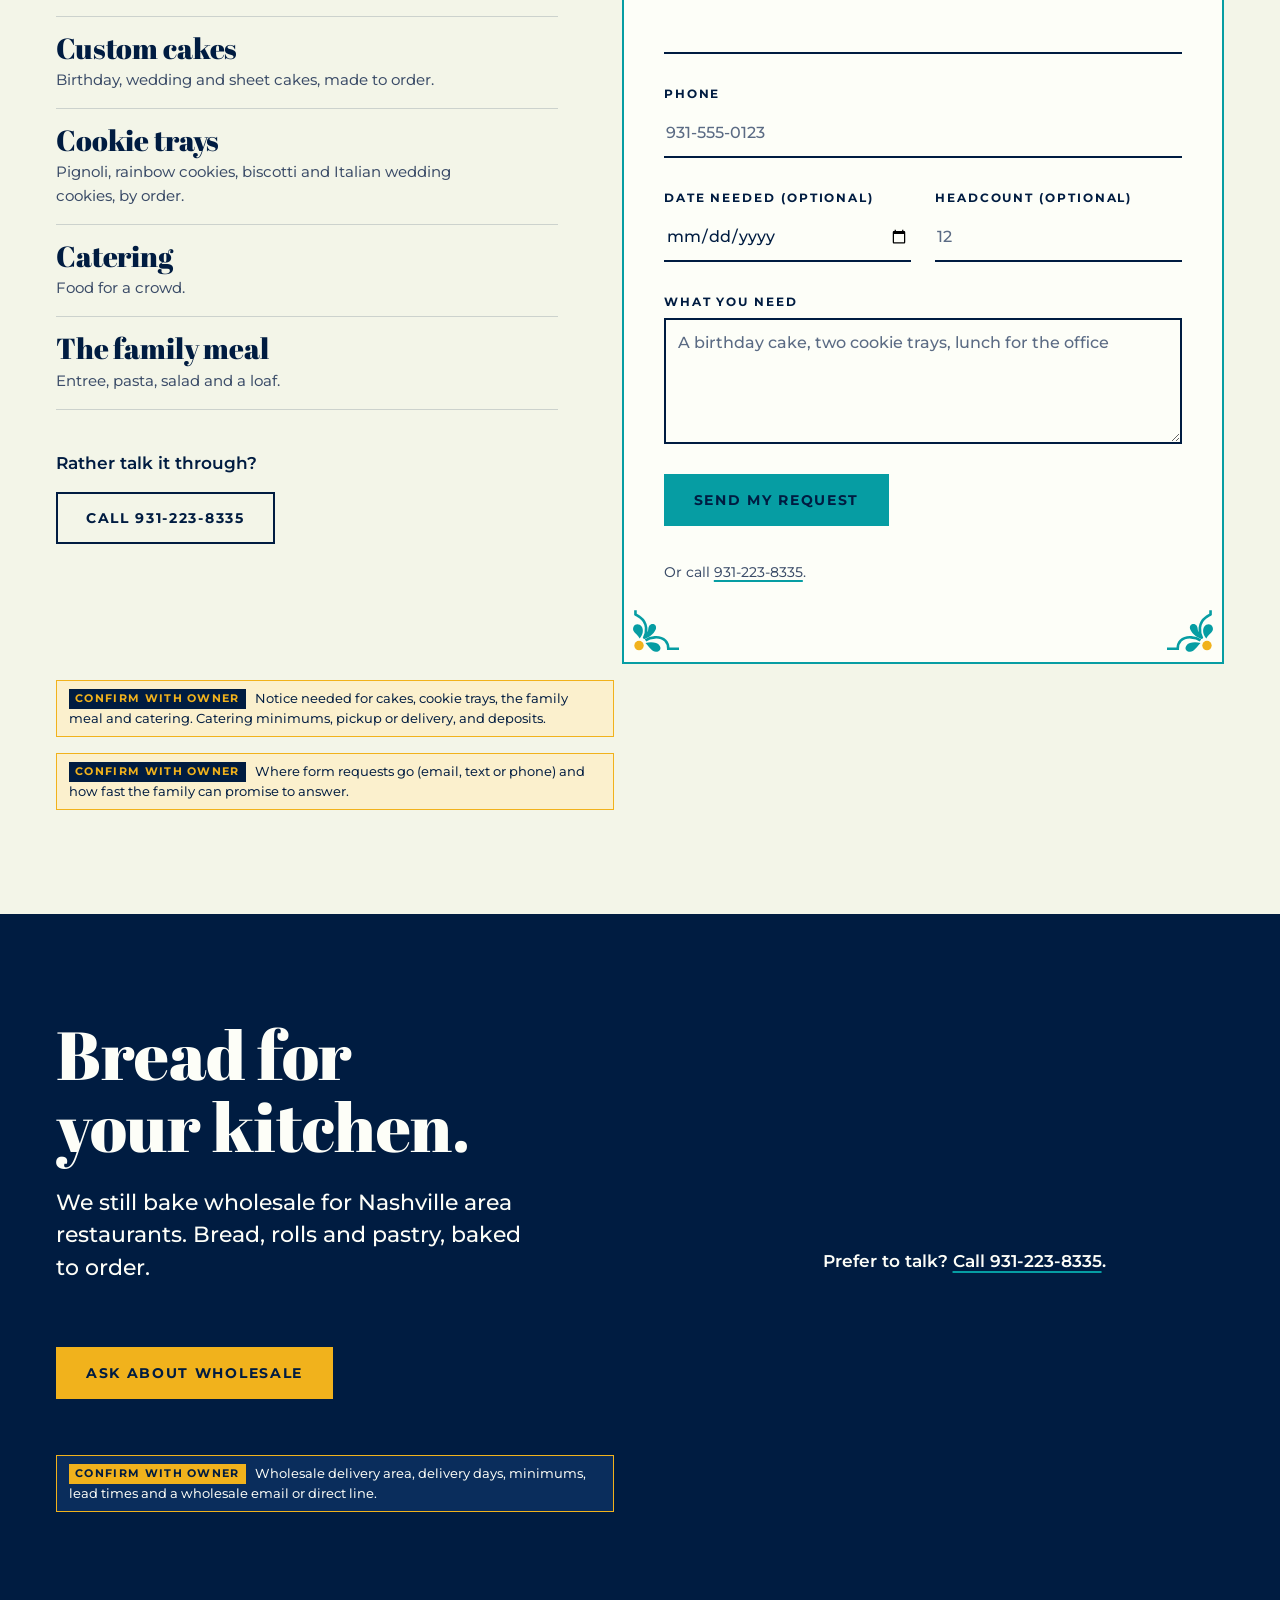
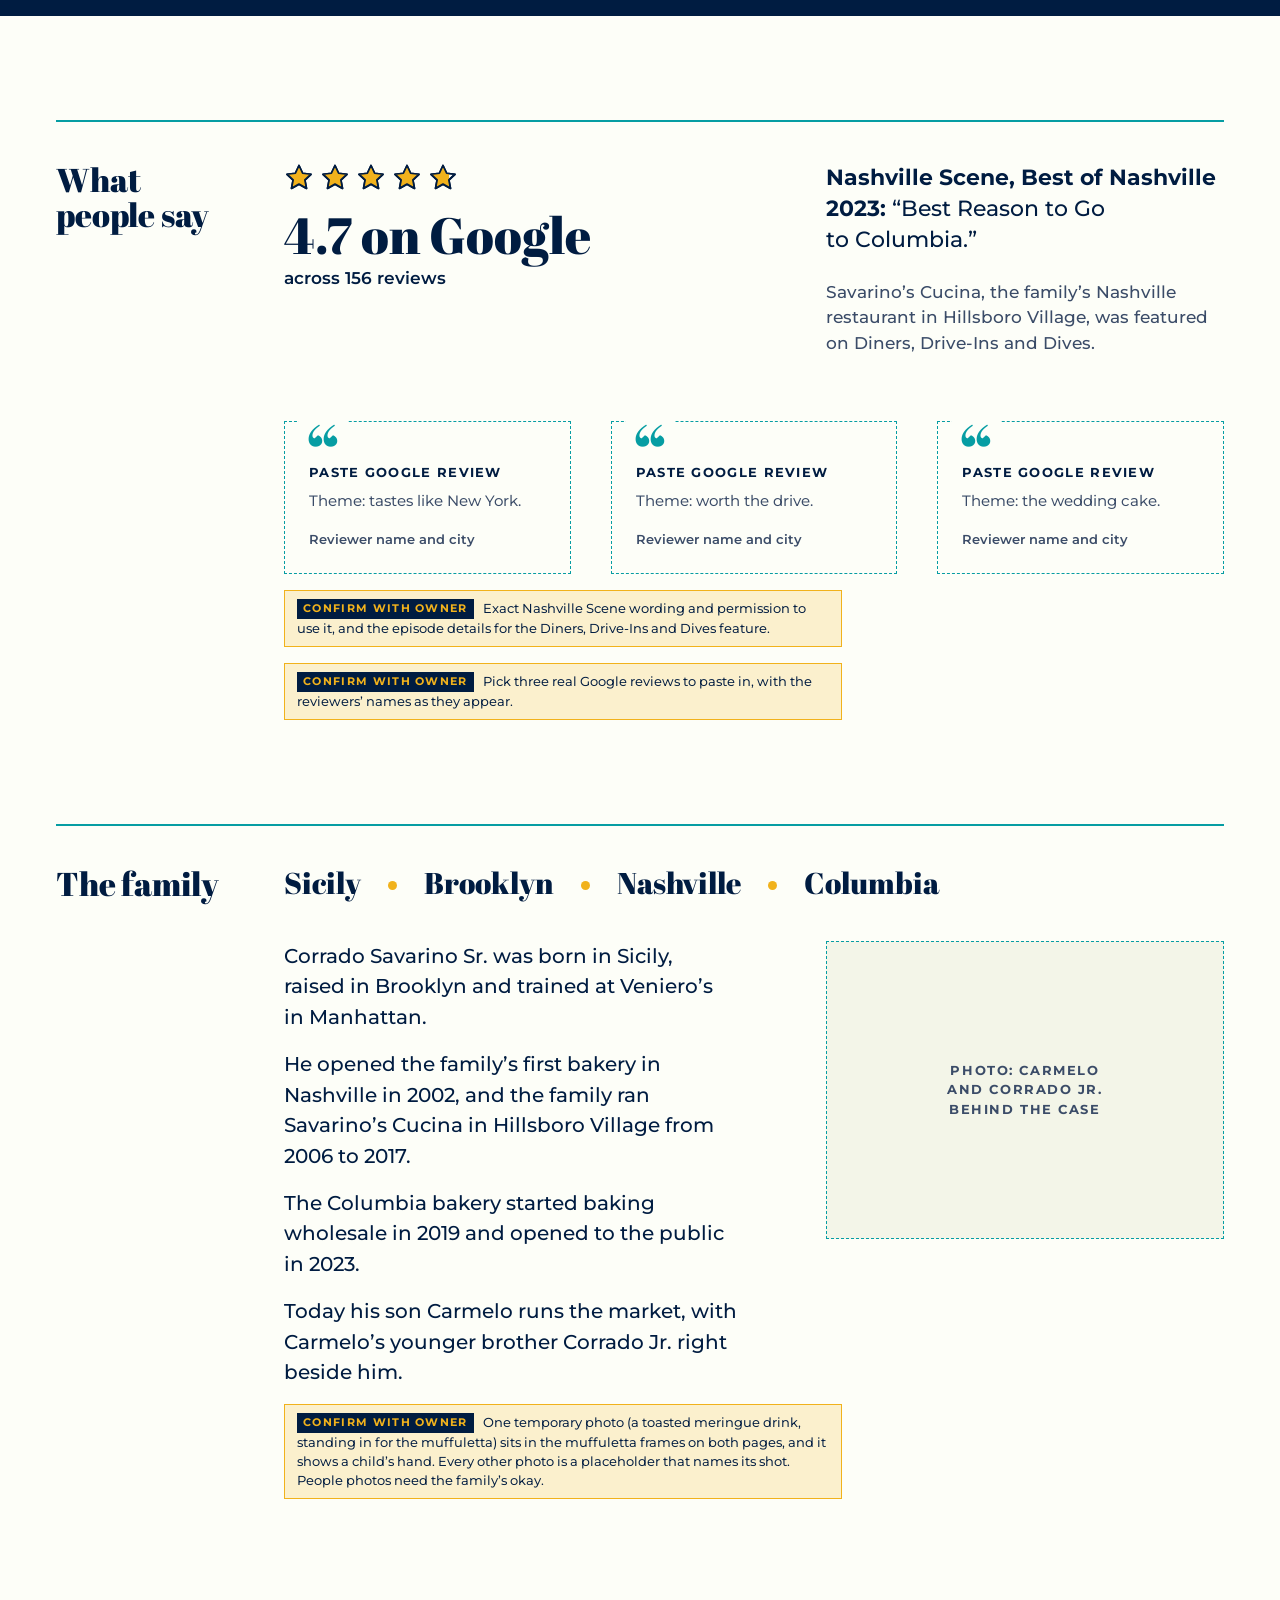
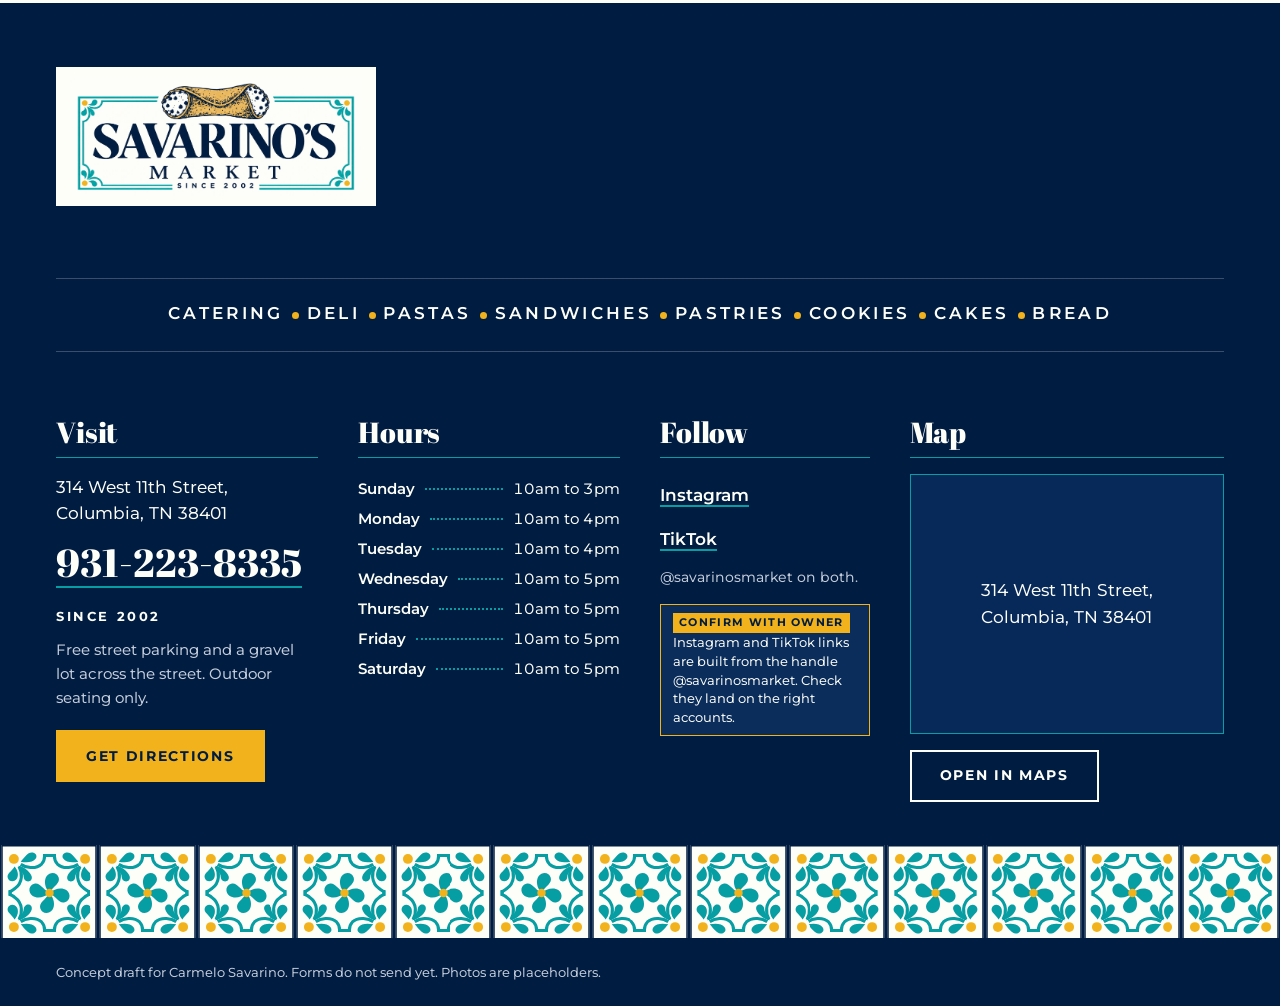
==== commit 443c5acf: "Redraw the parking sketch from the satellite placement The shop sits east of Parker Street on the no" ====
--- a/site/index.html
+++ b/site/index.html
@@ -85,29 +85,33 @@
 <p class="dn" data-dn="know"><b>CONFIRM WITH OWNER</b> Holiday and seasonal hours (the hours shown are the ones supplied). Accessibility: porch steps or ramp, door width, restroom, how many outdoor tables. Daily specials: how to show what is in the case today and when hot food runs out.</p>
 </div>
 <div class="know-diagram">
-<figure><svg viewBox="0 0 360 270" role="img" aria-labelledby="pk-t pk-d" focusable="false">
+<figure><svg viewBox="0 0 360 250" role="img" aria-labelledby="pk-t pk-d" focusable="false">
 <title id="pk-t">Where to park</title>
-<desc id="pk-d">Schematic: the shop with its porch at West 11th Street and Parker. Free street parking along the curb. A gravel lot across the street.</desc>
+<desc id="pk-d">Sketch, north up. Savarino’s, with its porch, is on the north side of West 11th Street just east of Parker Street. Free street parking runs along the curbs. A gravel lot is across the street to the southwest, and the CAB building is across the street to the southeast. West 11th Street ends at South High Street.</desc>
 <defs><pattern id="hatch" width="6" height="6" patternUnits="userSpaceOnUse" patternTransform="rotate(45)"><line x1="0" y1="0" x2="0" y2="6" stroke="#FDFEF8" stroke-opacity=".28" stroke-width="1.4"/></pattern></defs>
 <g fill="none" stroke="#FDFEF8" stroke-width="2">
-<path d="M0 112H262M312 112H360M0 162H262M312 162H360M262 0V112M262 162V270M312 0V112M312 162V270"/>
+<path d="M0 112H72M102 112H316M0 158H316M72 0V112M102 0V112M316 0V250M350 0V250"/>
 </g>
-<path d="M190 137H256M318 137H360" stroke="#069DA3" stroke-width="2.5" stroke-dasharray="10 8" fill="none"/>
-<rect x="150" y="30" width="102" height="74" fill="url(#hatch)" stroke="#FDFEF8" stroke-width="2"/>
-<rect x="170" y="88" width="62" height="16" fill="#001C41" stroke="#F1B21C" stroke-width="2"/>
-<circle cx="201" cy="50" r="8" fill="#F1B21C" stroke="#001C41" stroke-width="2"/>
-<text x="201" y="76" text-anchor="middle" font-family="Abril Fatface, Georgia, serif" font-size="17" fill="#FDFEF8">Savarino’s</text>
-<g fill="none" stroke="#FDFEF8" stroke-opacity=".75" stroke-width="1.5"><rect x="20" y="114" width="34" height="13"/><rect x="58" y="114" width="34" height="13"/><rect x="96" y="114" width="34" height="13"/><rect x="134" y="114" width="34" height="13"/><rect x="20" y="147" width="34" height="13"/><rect x="58" y="147" width="34" height="13"/><rect x="96" y="147" width="34" height="13"/><rect x="134" y="147" width="34" height="13"/></g>
-<rect x="40" y="184" width="196" height="76" fill="none" stroke="#069DA3" stroke-width="2.5" stroke-dasharray="7 5"/>
-<g fill="#FDFEF8" fill-opacity=".6"><circle cx="106.2" cy="201.1" r="1.6"/><circle cx="55.0" cy="241.3" r="1.0"/><circle cx="114.0" cy="195.5" r="1.6"/><circle cx="85.9" cy="197.2" r="1.2"/><circle cx="59.0" cy="197.4" r="1.2"/><circle cx="57.0" cy="225.9" r="1.0"/><circle cx="163.3" cy="227.0" r="1.0"/><circle cx="153.3" cy="215.8" r="1.0"/><circle cx="54.7" cy="243.5" r="1.2"/><circle cx="124.0" cy="224.4" r="1.6"/><circle cx="103.4" cy="241.0" r="1.0"/><circle cx="65.2" cy="226.3" r="1.0"/><circle cx="115.3" cy="224.9" r="1.0"/><circle cx="151.0" cy="229.1" r="1.2"/><circle cx="172.6" cy="217.7" r="1.2"/><circle cx="132.6" cy="247.4" r="1.2"/><circle cx="101.8" cy="239.7" r="1.6"/><circle cx="191.0" cy="196.9" r="1.2"/><circle cx="143.7" cy="244.5" r="1.6"/><circle cx="129.5" cy="228.5" r="1.0"/><circle cx="68.0" cy="217.1" r="1.2"/><circle cx="74.3" cy="221.3" r="1.0"/><circle cx="224.9" cy="196.7" r="1.6"/><circle cx="152.6" cy="244.5" r="1.2"/><circle cx="109.3" cy="213.0" r="1.2"/><circle cx="153.9" cy="219.4" r="1.0"/><circle cx="221.7" cy="220.4" r="1.6"/><circle cx="58.1" cy="235.9" r="1.2"/><circle cx="166.4" cy="251.6" r="1.2"/><circle cx="98.9" cy="215.1" r="1.6"/><circle cx="110.5" cy="248.4" r="1.2"/><circle cx="77.3" cy="199.0" r="1.0"/><circle cx="86.6" cy="209.2" r="1.6"/><circle cx="92.1" cy="215.5" r="1.2"/><circle cx="61.0" cy="219.0" r="1.6"/><circle cx="97.7" cy="200.2" r="1.2"/><circle cx="206.7" cy="208.7" r="1.2"/><circle cx="229.5" cy="233.0" r="1.2"/><circle cx="224.1" cy="201.1" r="1.0"/><circle cx="74.1" cy="231.5" r="1.0"/><circle cx="136.2" cy="227.3" r="1.2"/><circle cx="98.4" cy="200.7" r="1.6"/><circle cx="114.7" cy="226.0" r="1.0"/><circle cx="174.4" cy="222.9" r="1.6"/><circle cx="167.8" cy="236.4" r="1.2"/><circle cx="213.3" cy="238.8" r="1.6"/><circle cx="194.4" cy="215.5" r="1.2"/><circle cx="119.3" cy="220.9" r="1.2"/><circle cx="57.6" cy="196.0" r="1.0"/><circle cx="128.0" cy="198.6" r="1.6"/><circle cx="55.8" cy="192.0" r="1.0"/><circle cx="145.8" cy="248.9" r="1.6"/><circle cx="50.7" cy="244.5" r="1.6"/><circle cx="116.0" cy="230.1" r="1.2"/><circle cx="158.0" cy="220.4" r="1.0"/><circle cx="203.9" cy="251.6" r="1.2"/><circle cx="135.4" cy="210.7" r="1.0"/><circle cx="65.0" cy="212.6" r="1.2"/><circle cx="135.0" cy="233.5" r="1.6"/><circle cx="50.3" cy="249.1" r="1.6"/><circle cx="113.3" cy="233.4" r="1.0"/><circle cx="187.0" cy="209.9" r="1.6"/><circle cx="206.6" cy="233.8" r="1.2"/><circle cx="142.4" cy="246.5" r="1.2"/><circle cx="189.6" cy="224.0" r="1.6"/><circle cx="107.3" cy="205.4" r="1.0"/><circle cx="195.9" cy="241.1" r="1.6"/><circle cx="195.4" cy="204.0" r="1.2"/><circle cx="112.1" cy="193.7" r="1.0"/><circle cx="193.0" cy="220.3" r="1.0"/><circle cx="174.8" cy="249.4" r="1.2"/><circle cx="196.4" cy="235.4" r="1.2"/><circle cx="223.6" cy="213.9" r="1.0"/><circle cx="65.0" cy="220.2" r="1.2"/><circle cx="84.0" cy="229.4" r="1.6"/><circle cx="202.3" cy="220.8" r="1.6"/><circle cx="110.0" cy="230.6" r="1.6"/><circle cx="68.3" cy="215.3" r="1.6"/><circle cx="185.5" cy="220.7" r="1.0"/><circle cx="126.7" cy="230.2" r="1.0"/></g>
-<rect x="96" y="212" width="84" height="26" fill="#001C41"/>
-<text x="138" y="231" text-anchor="middle" font-family="Montserrat, sans-serif" font-size="13" font-weight="700" letter-spacing="1.5" fill="#FDFEF8">GRAVEL LOT</text>
-<path d="M170 184C170 166 205 160 205 110" fill="none" stroke="#F1B21C" stroke-width="3" stroke-dasharray="3 6" stroke-linecap="round"/>
-<path d="M198 118l7-9 7 9" fill="none" stroke="#F1B21C" stroke-width="3" stroke-linecap="round" stroke-linejoin="round"/>
-<text x="22" y="72" font-family="Montserrat, sans-serif" font-size="12" font-weight="700" letter-spacing="1.2" fill="#F1B21C">FREE STREET</text><text x="22" y="88" font-family="Montserrat, sans-serif" font-size="12" font-weight="700" letter-spacing="1.2" fill="#F1B21C">PARKING</text><path d="M60 94V112" stroke="#F1B21C" stroke-width="1.5" fill="none"/>
-<text x="22" y="141" font-family="Montserrat, sans-serif" font-size="11.5" font-weight="700" letter-spacing="1.4" fill="#FDFEF8" fill-opacity=".9">WEST 11TH STREET</text>
-<text transform="translate(293 100) rotate(-90)" text-anchor="end" font-family="Montserrat, sans-serif" font-size="11" font-weight="700" letter-spacing="1.8" fill="#FDFEF8">PARKER</text>
-</svg><figcaption>Schematic, not to scale.</figcaption></figure>
+<path d="M232 135H306M12 135H12" stroke="#069DA3" stroke-width="2.5" stroke-dasharray="10 8" fill="none"/>
+<g fill="none" stroke="#FDFEF8" stroke-opacity=".4" stroke-width="1.5"><rect x="180" y="78" width="16" height="34"/><rect x="200" y="78" width="16" height="34"/><rect x="232" y="58" width="68" height="54"/><rect x="266" y="168" width="36" height="40"/></g>
+<rect x="108" y="56" width="64" height="56" fill="url(#hatch)" stroke="#FDFEF8" stroke-width="2"/>
+<rect x="120" y="100" width="40" height="12" fill="#001C41" stroke="#F1B21C" stroke-width="2"/>
+<circle cx="140" cy="72" r="7" fill="#F1B21C" stroke="#001C41" stroke-width="2"/>
+<text x="140" y="92" text-anchor="middle" font-family="Abril Fatface, Georgia, serif" font-size="12" fill="#FDFEF8">Savarino’s</text>
+<g fill="none" stroke="#FDFEF8" stroke-opacity=".75" stroke-width="1.5"><rect x="112" y="114" width="19" height="12"/><rect x="133" y="114" width="19" height="12"/><rect x="154" y="114" width="19" height="12"/><rect x="175" y="114" width="19" height="12"/><rect x="196" y="114" width="19" height="12"/><rect x="112" y="144" width="19" height="12"/><rect x="133" y="144" width="19" height="12"/><rect x="154" y="144" width="19" height="12"/><rect x="175" y="144" width="19" height="12"/><rect x="196" y="144" width="19" height="12"/></g>
+<rect x="190" y="168" width="66" height="58" fill="url(#hatch)" stroke="#FDFEF8" stroke-width="2"/>
+<text x="223" y="192" text-anchor="middle" font-family="Abril Fatface, Georgia, serif" font-size="17" fill="#FDFEF8">CAB</text>
+<text x="223" y="207" text-anchor="middle" font-family="Montserrat, sans-serif" font-weight="700" fill="#FDFEF8" font-size="9" letter-spacing="1.2">BUILDING</text>
+<rect x="8" y="168" width="164" height="70" fill="none" stroke="#069DA3" stroke-width="2.5" stroke-dasharray="7 5"/>
+<g fill="#FDFEF8" fill-opacity=".6"><circle cx="63.2" cy="182.7" r="1.6"/><circle cx="21.3" cy="221.6" r="1.0"/><circle cx="69.6" cy="177.4" r="1.6"/><circle cx="46.6" cy="179.0" r="1.2"/><circle cx="24.6" cy="179.3" r="1.2"/><circle cx="23.0" cy="206.8" r="1.0"/><circle cx="109.9" cy="207.8" r="1.0"/><circle cx="101.7" cy="197.0" r="1.0"/><circle cx="21.1" cy="223.8" r="1.2"/><circle cx="77.7" cy="205.4" r="1.6"/><circle cx="60.9" cy="221.3" r="1.0"/><circle cx="29.7" cy="207.1" r="1.0"/><circle cx="70.6" cy="205.8" r="1.0"/><circle cx="99.8" cy="209.9" r="1.2"/><circle cx="117.4" cy="198.8" r="1.2"/><circle cx="84.8" cy="227.6" r="1.2"/><circle cx="59.6" cy="220.1" r="1.6"/><circle cx="132.5" cy="178.7" r="1.2"/><circle cx="93.8" cy="224.8" r="1.6"/><circle cx="82.2" cy="209.3" r="1.0"/><circle cx="31.9" cy="198.3" r="1.2"/><circle cx="37.1" cy="202.4" r="1.0"/><circle cx="160.2" cy="178.5" r="1.6"/><circle cx="101.1" cy="224.8" r="1.2"/><circle cx="65.7" cy="194.3" r="1.2"/><circle cx="102.1" cy="200.5" r="1.0"/><circle cx="157.6" cy="201.5" r="1.6"/><circle cx="23.9" cy="216.4" r="1.2"/><circle cx="112.4" cy="231.6" r="1.2"/><circle cx="57.3" cy="196.4" r="1.6"/><circle cx="66.7" cy="228.6" r="1.2"/><circle cx="39.5" cy="180.8" r="1.0"/><circle cx="47.2" cy="190.7" r="1.6"/><circle cx="51.6" cy="196.7" r="1.2"/><circle cx="26.2" cy="200.1" r="1.6"/><circle cx="56.2" cy="181.9" r="1.2"/><circle cx="145.3" cy="190.1" r="1.2"/><circle cx="163.9" cy="213.6" r="1.2"/><circle cx="159.6" cy="182.8" r="1.0"/><circle cx="37.0" cy="212.2" r="1.0"/><circle cx="87.7" cy="208.2" r="1.2"/><circle cx="56.9" cy="182.4" r="1.6"/><circle cx="70.1" cy="206.8" r="1.0"/><circle cx="119.0" cy="203.9" r="1.6"/><circle cx="113.6" cy="216.9" r="1.2"/><circle cx="150.7" cy="219.2" r="1.6"/><circle cx="135.3" cy="196.8" r="1.2"/><circle cx="73.9" cy="201.9" r="1.2"/><circle cx="23.5" cy="177.9" r="1.0"/><circle cx="81.0" cy="180.4" r="1.6"/><circle cx="22.0" cy="174.0" r="1.0"/><circle cx="95.6" cy="229.0" r="1.6"/><circle cx="17.9" cy="224.7" r="1.6"/><circle cx="71.2" cy="210.8" r="1.2"/><circle cx="105.5" cy="201.5" r="1.0"/><circle cx="143.0" cy="231.6" r="1.2"/><circle cx="87.0" cy="192.1" r="1.0"/><circle cx="29.5" cy="193.9" r="1.2"/><circle cx="86.8" cy="214.1" r="1.6"/><circle cx="17.5" cy="229.2" r="1.6"/><circle cx="69.0" cy="214.0" r="1.0"/><circle cx="129.2" cy="191.3" r="1.6"/><circle cx="145.2" cy="214.4" r="1.2"/><circle cx="92.8" cy="226.7" r="1.2"/><circle cx="131.3" cy="204.9" r="1.6"/><circle cx="64.1" cy="186.9" r="1.0"/><circle cx="136.5" cy="221.5" r="1.6"/><circle cx="136.1" cy="185.6" r="1.2"/><circle cx="68.0" cy="175.7" r="1.0"/><circle cx="134.1" cy="201.4" r="1.0"/></g>
+<rect x="46" y="196" width="88" height="24" fill="#001C41"/>
+<text x="90" y="212" text-anchor="middle" font-family="Montserrat, sans-serif" font-weight="700" fill="#FDFEF8" font-size="12" letter-spacing="1.5">GRAVEL LOT</text>
+<path d="M128 168C128 150 140 142 140 118" fill="none" stroke="#F1B21C" stroke-width="3" stroke-dasharray="3 6" stroke-linecap="round"/>
+<path d="M133 124l7-9 7 9" fill="none" stroke="#F1B21C" stroke-width="3" stroke-linecap="round" stroke-linejoin="round"/>
+<text x="10" y="138.5" font-family="Montserrat, sans-serif" font-weight="700" fill="#FDFEF8" font-size="10" letter-spacing="1.4" fill-opacity=".9">WEST 11TH STREET</text>
+<text transform="translate(91 104) rotate(-90)" font-family="Montserrat, sans-serif" font-weight="700" fill="#FDFEF8" font-size="10" letter-spacing="1.6">PARKER ST</text>
+<text transform="translate(337 108) rotate(-90)" font-family="Montserrat, sans-serif" font-weight="700" fill="#FDFEF8" font-size="10" letter-spacing="1.6">S HIGH ST</text>
+</svg><figcaption>Sketch, north up, not to scale. The bays are free street parking. The gold line walks you from the lot to the porch.</figcaption></figure>
 <p class="dn" data-dn="parking"><b>CONFIRM WITH OWNER</b> Where the gravel lot sits, any time limits or signage, and whether customers may use it. This diagram is a sketch from the facts supplied, not a survey.</p>
 </div>
 <div class="know-photo"><div class="ph" style="aspect-ratio:16/10"><span>PHOTO: the brick storefront with the porch, shot from across the street</span></div></div>
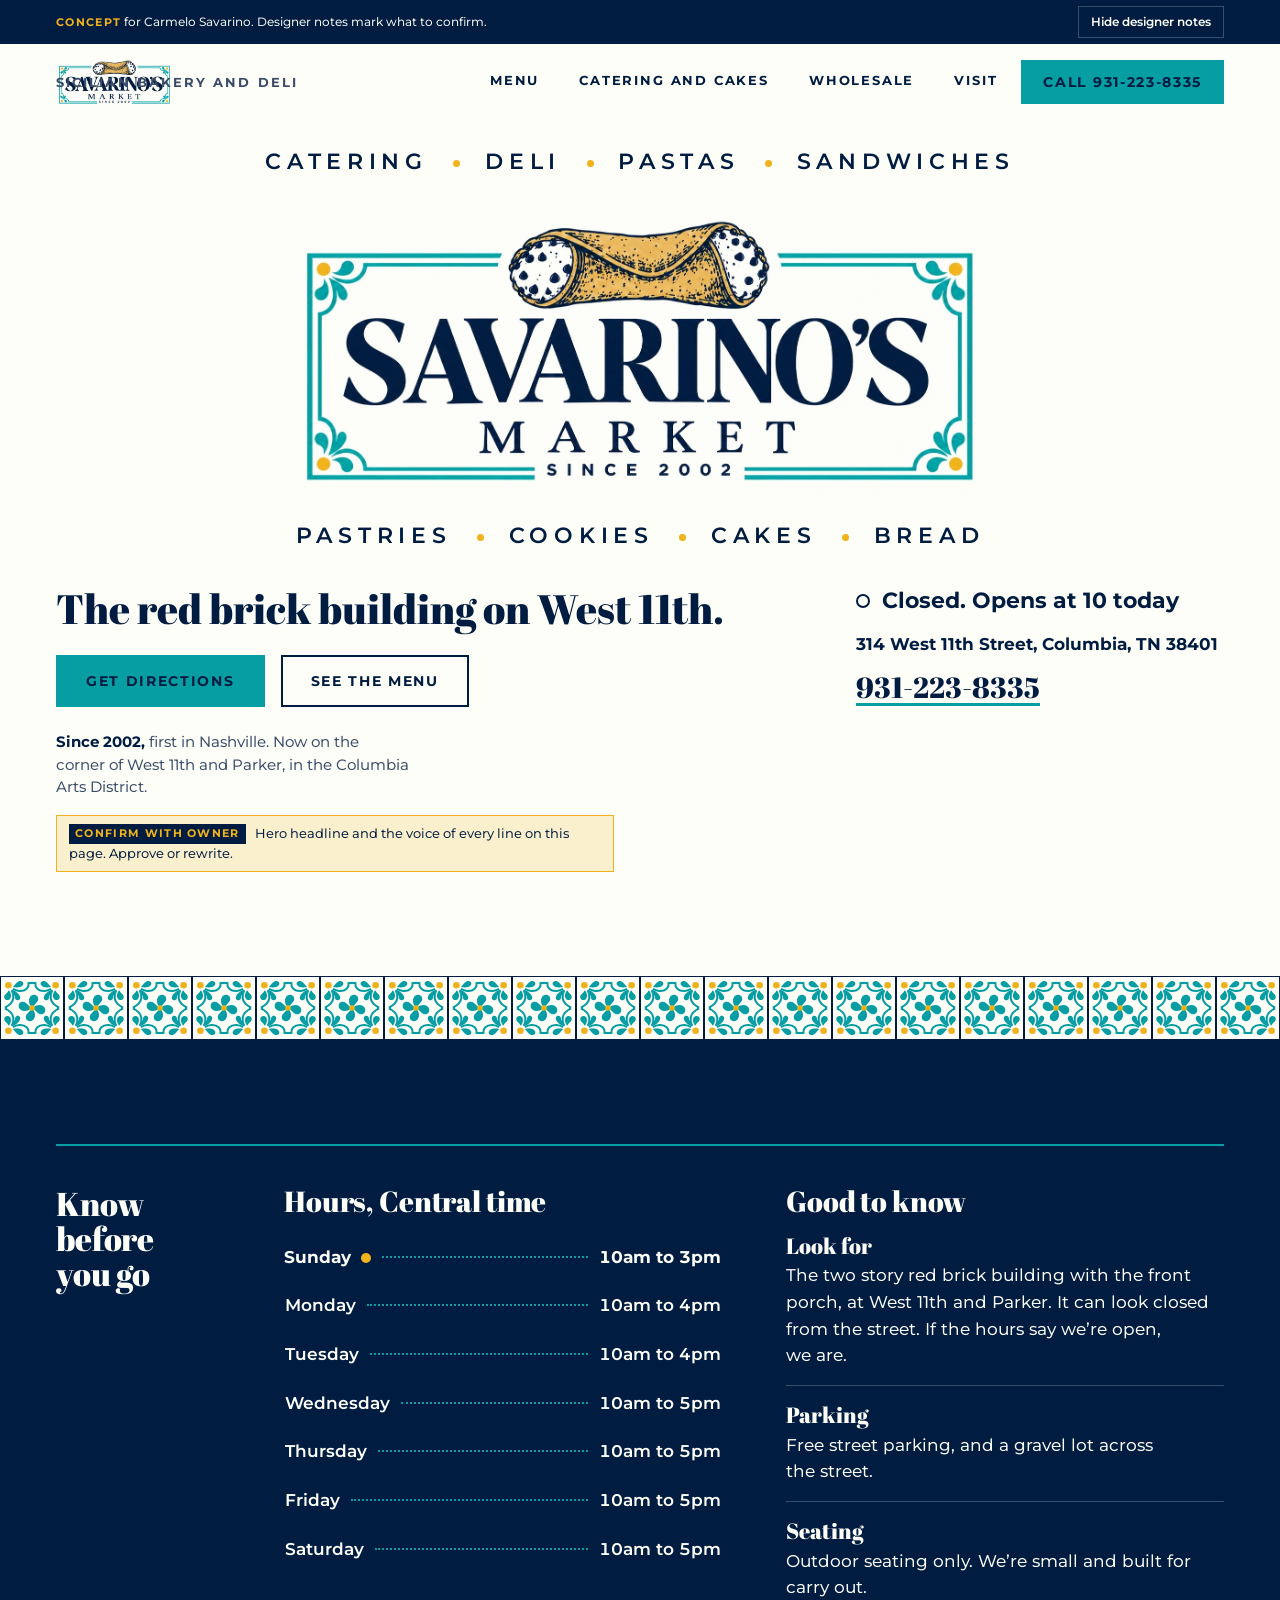
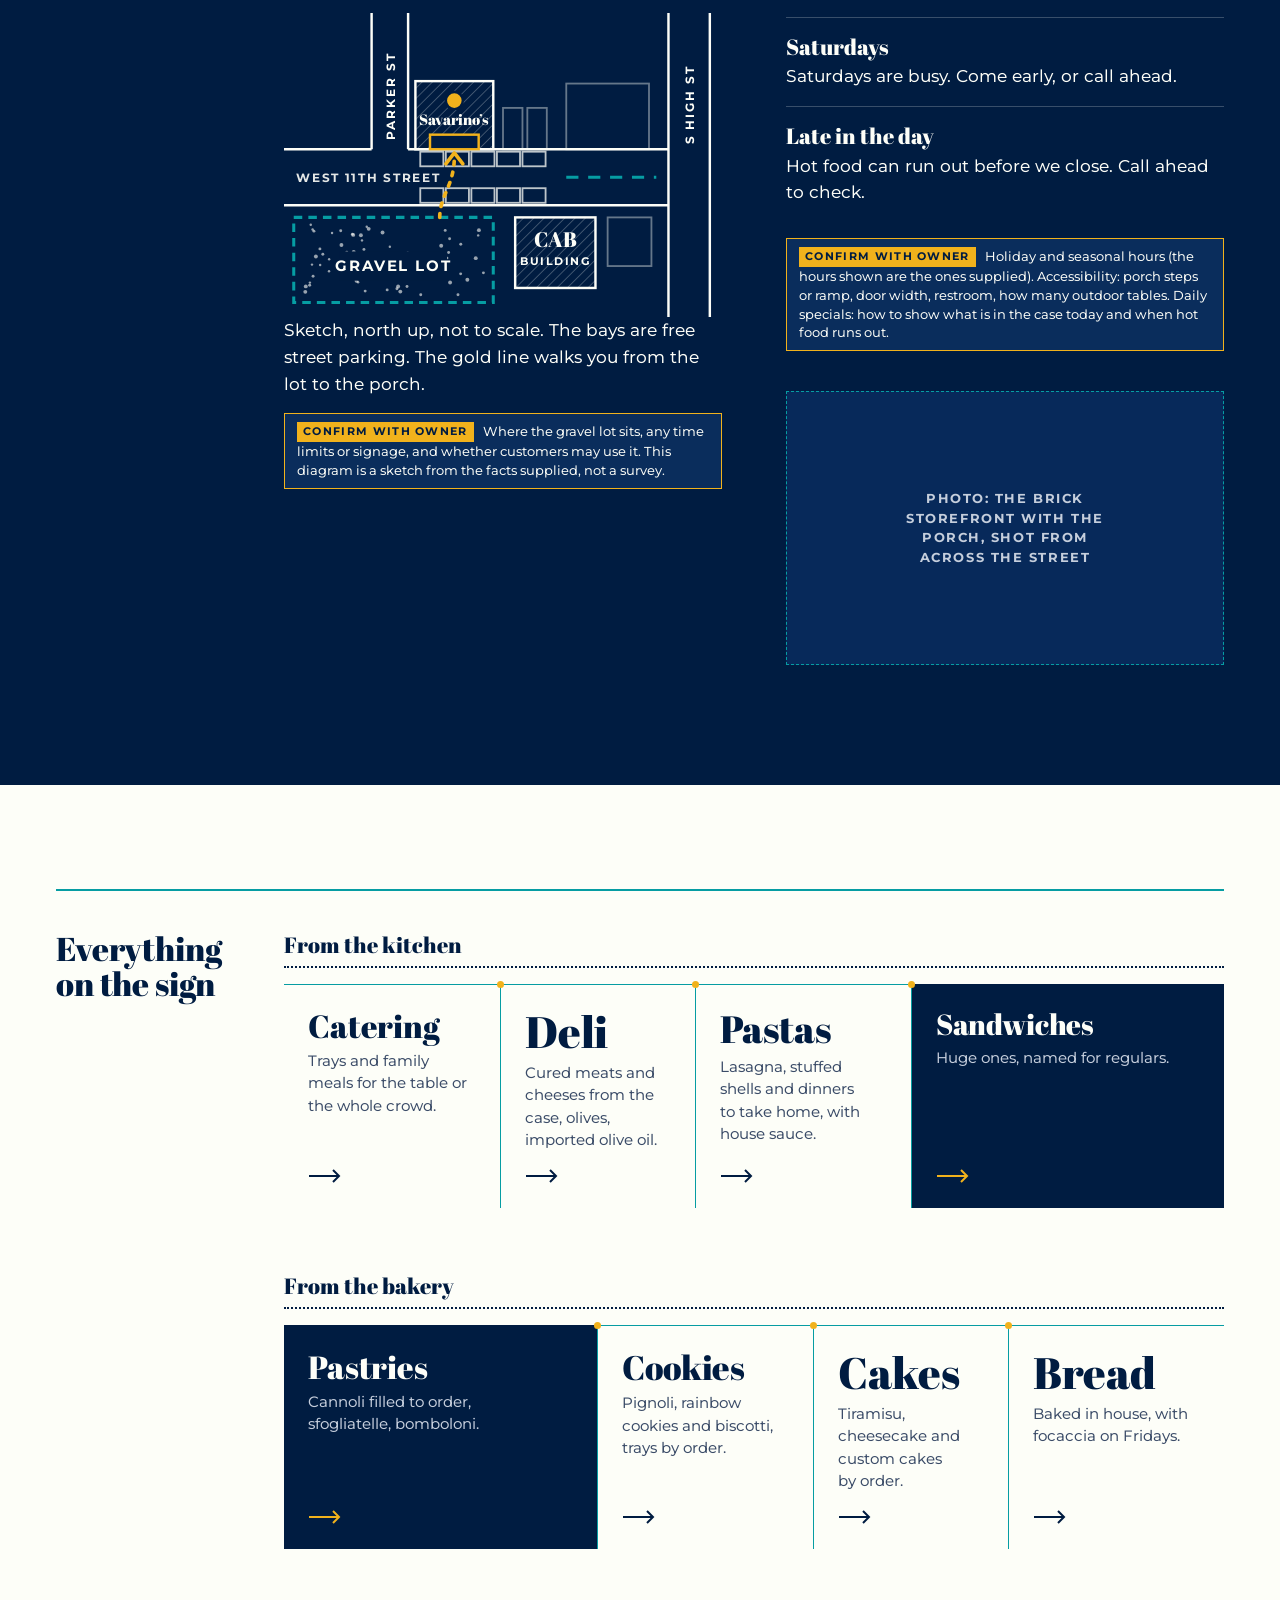
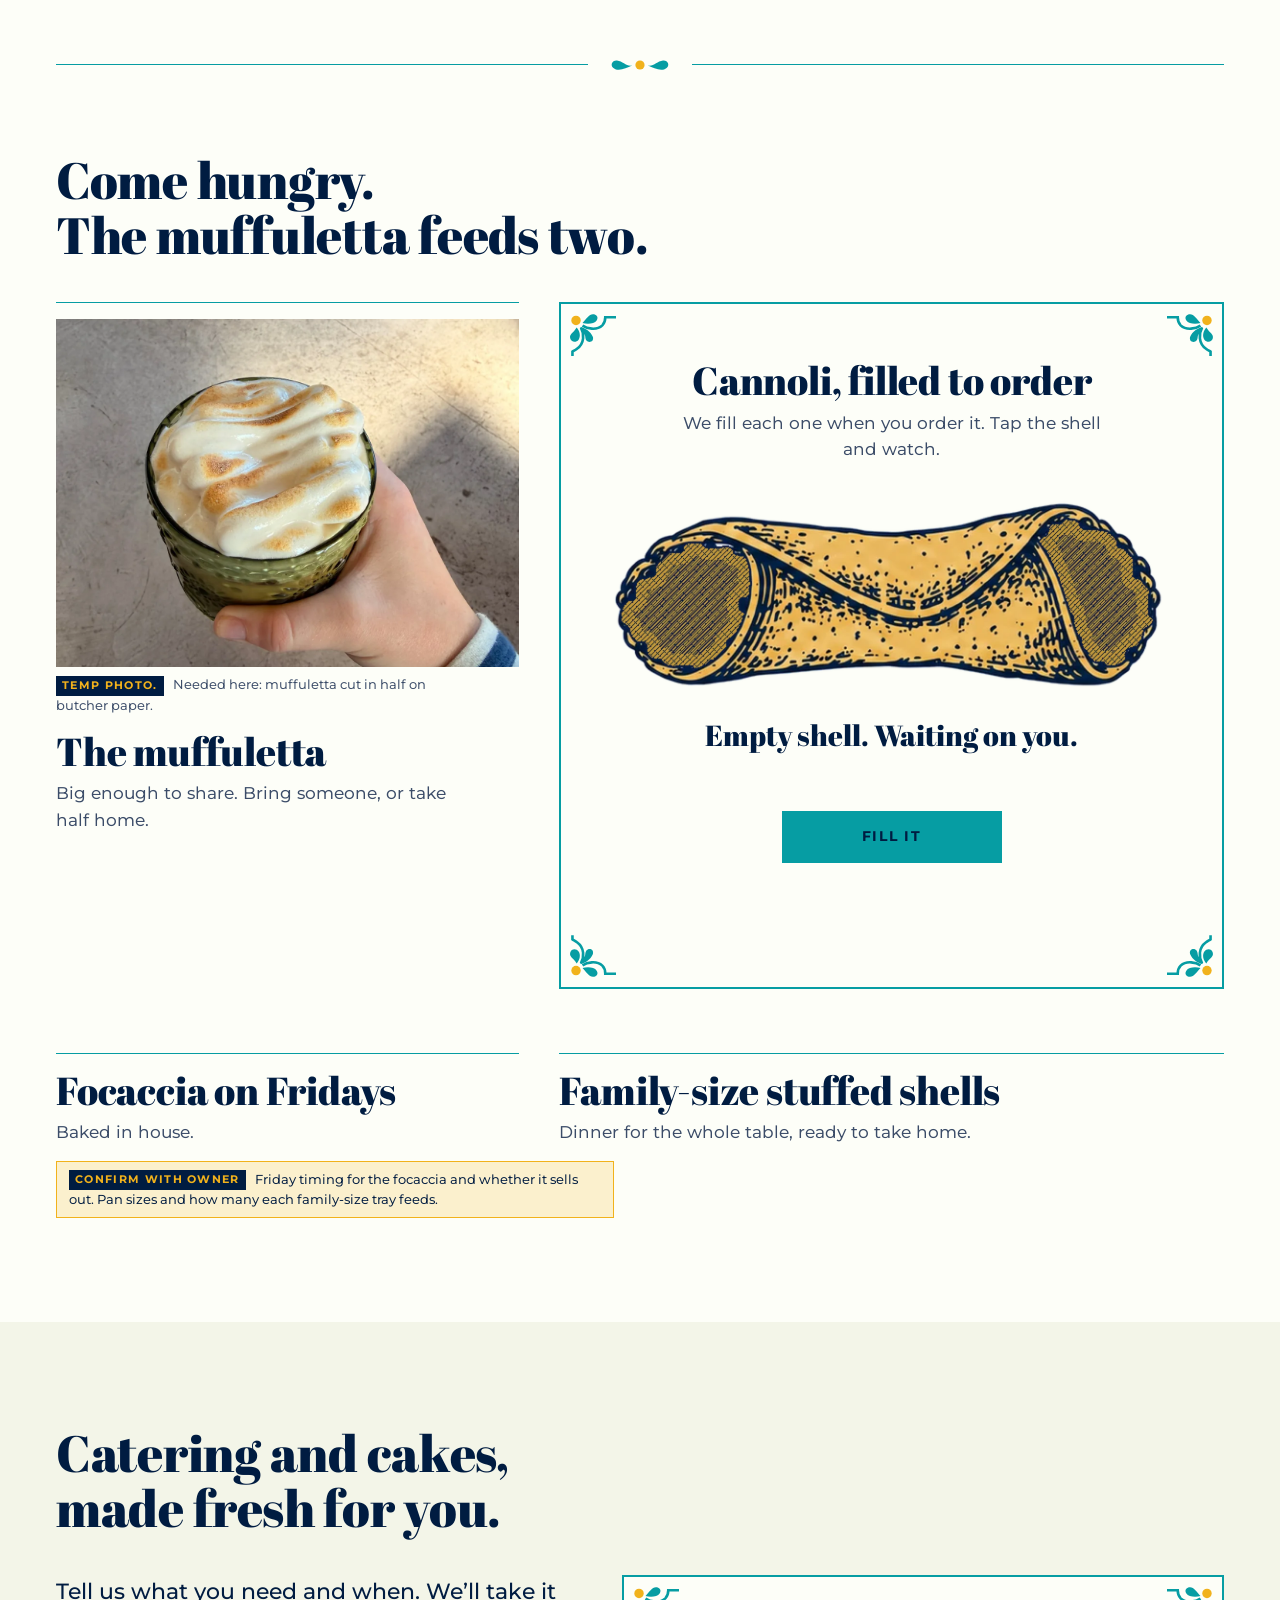
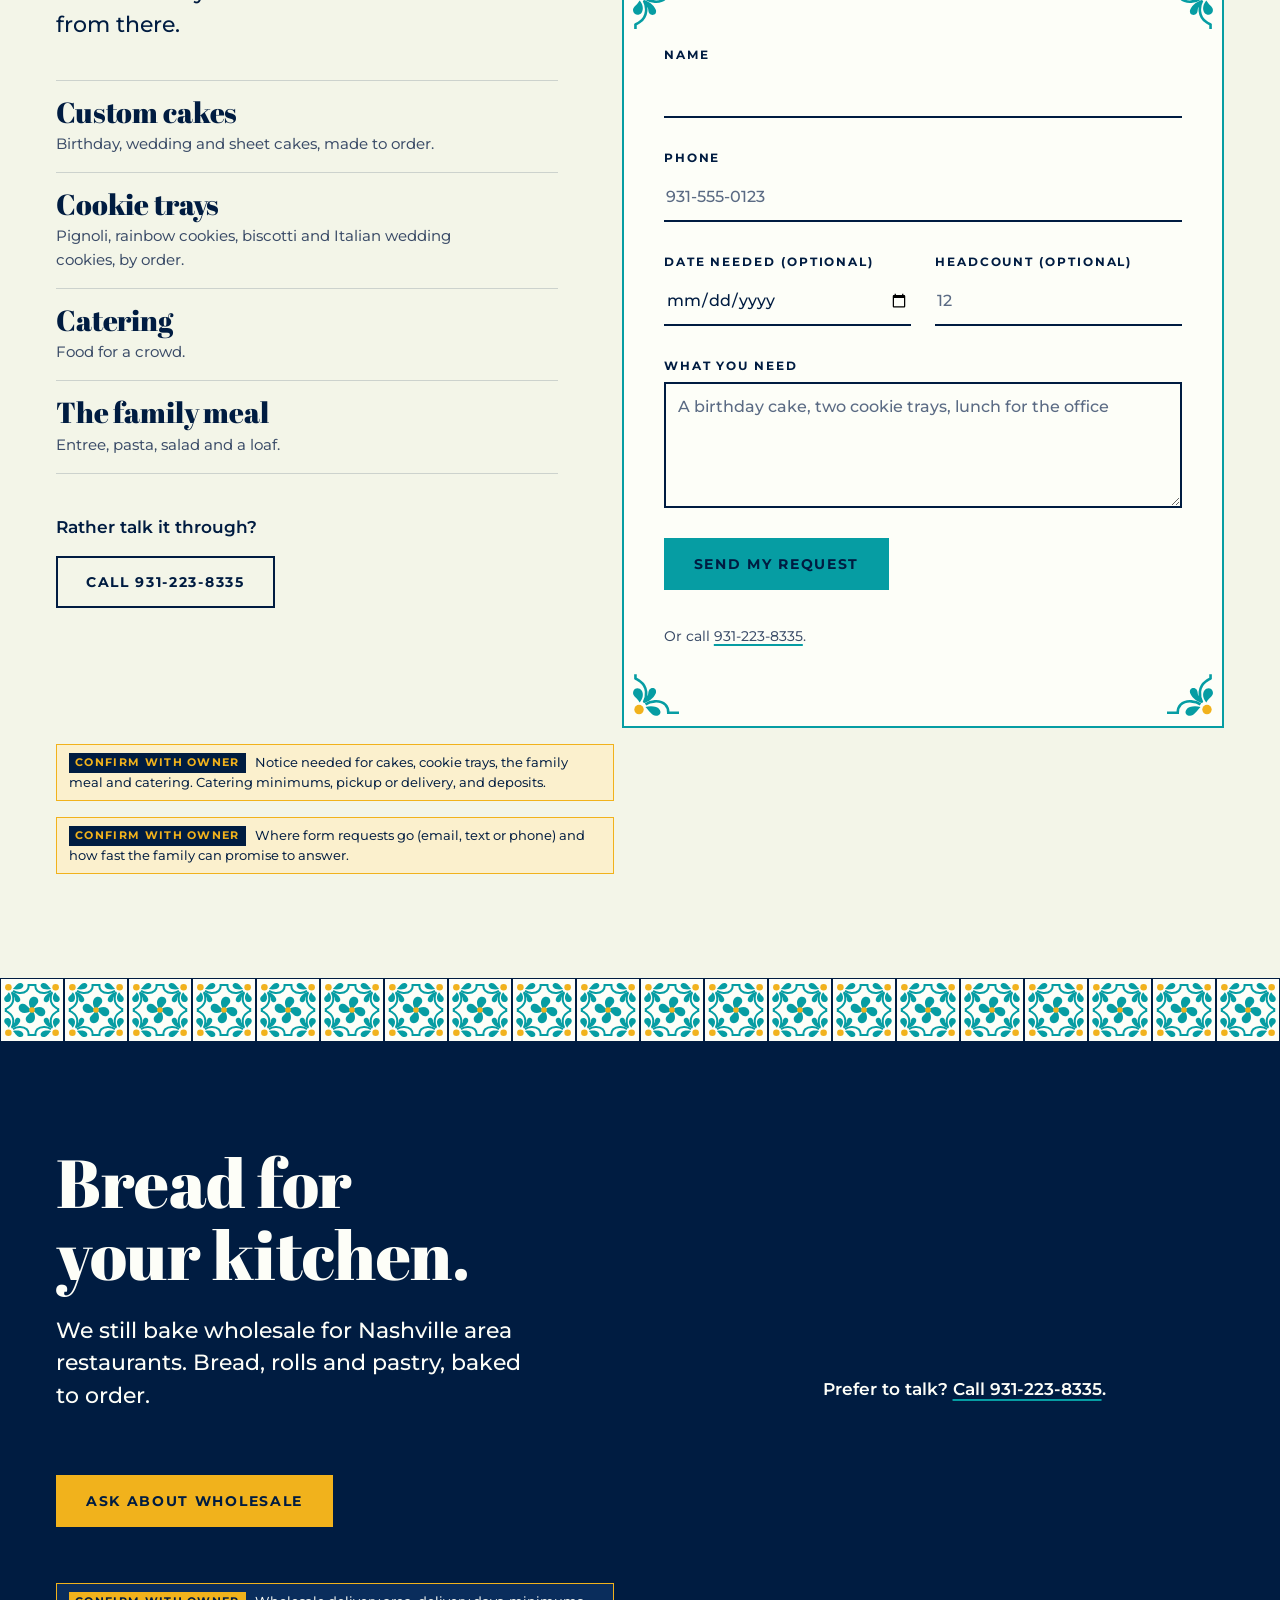
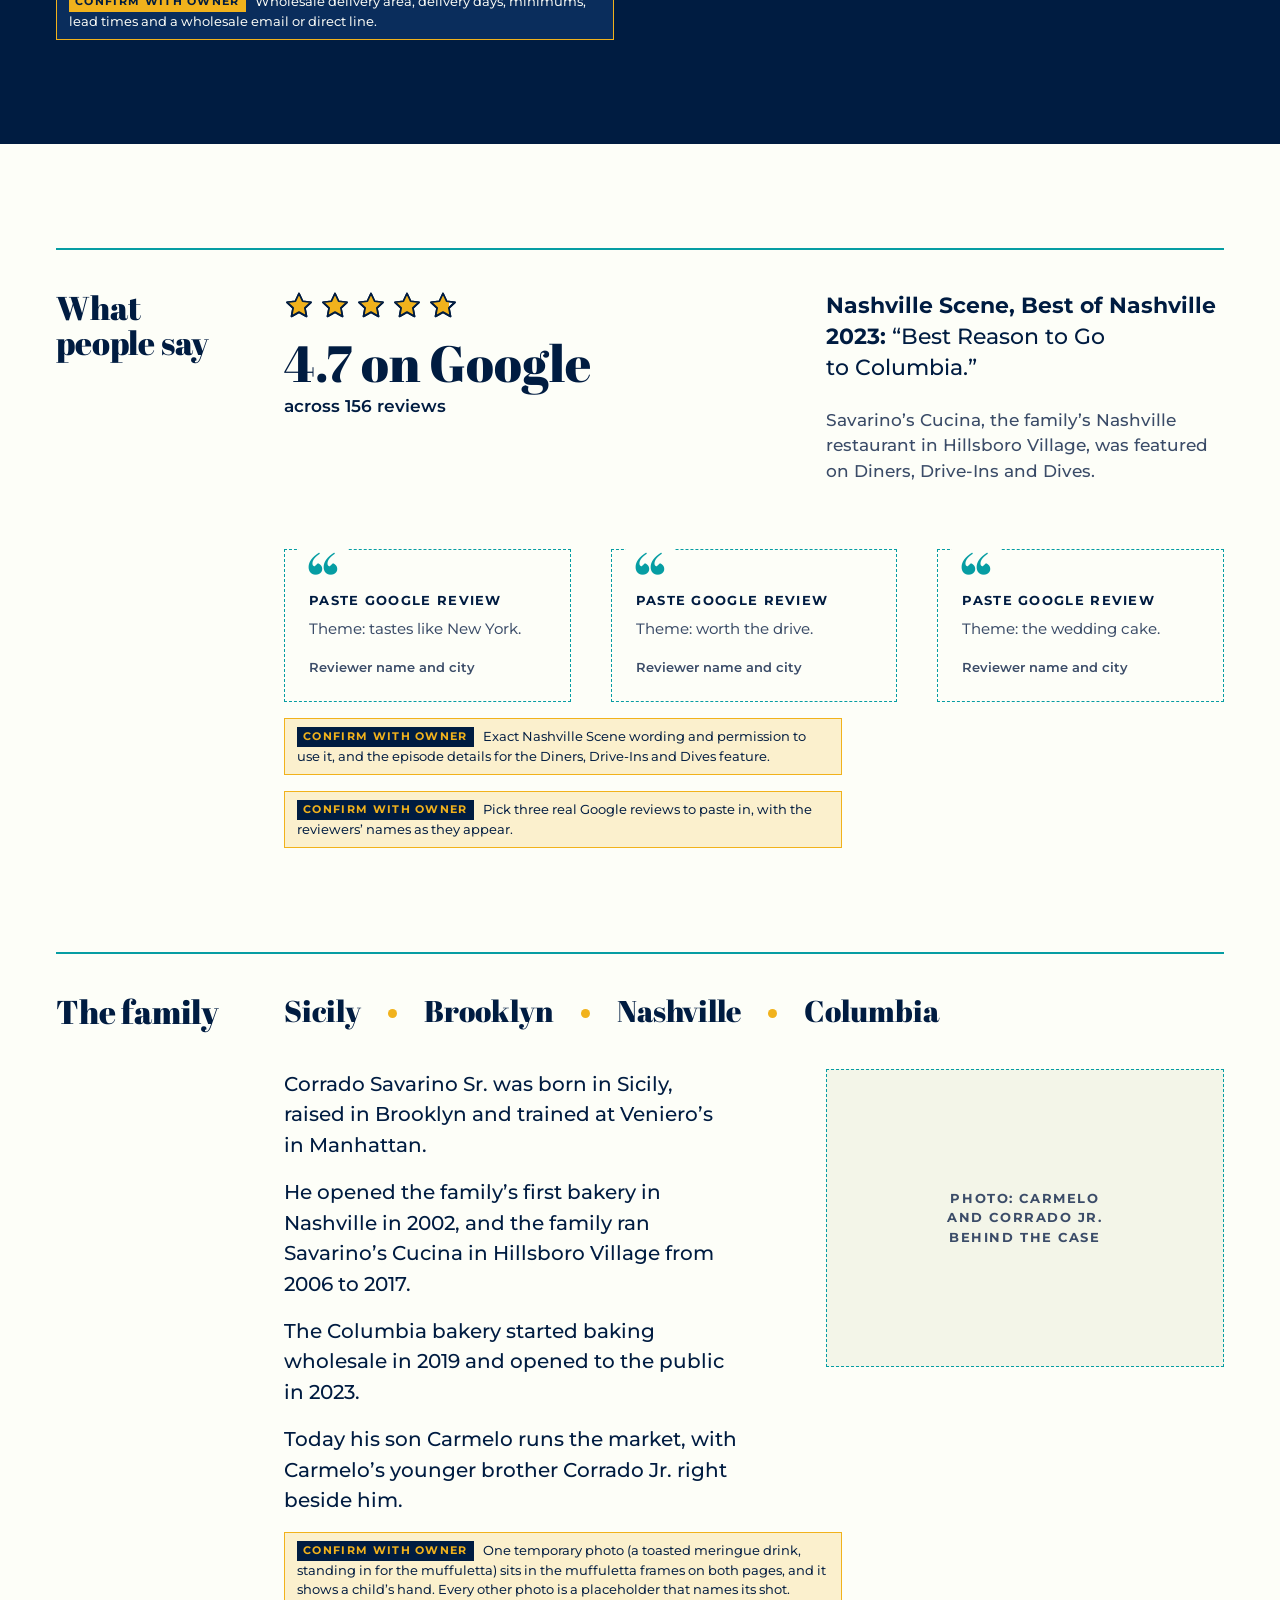
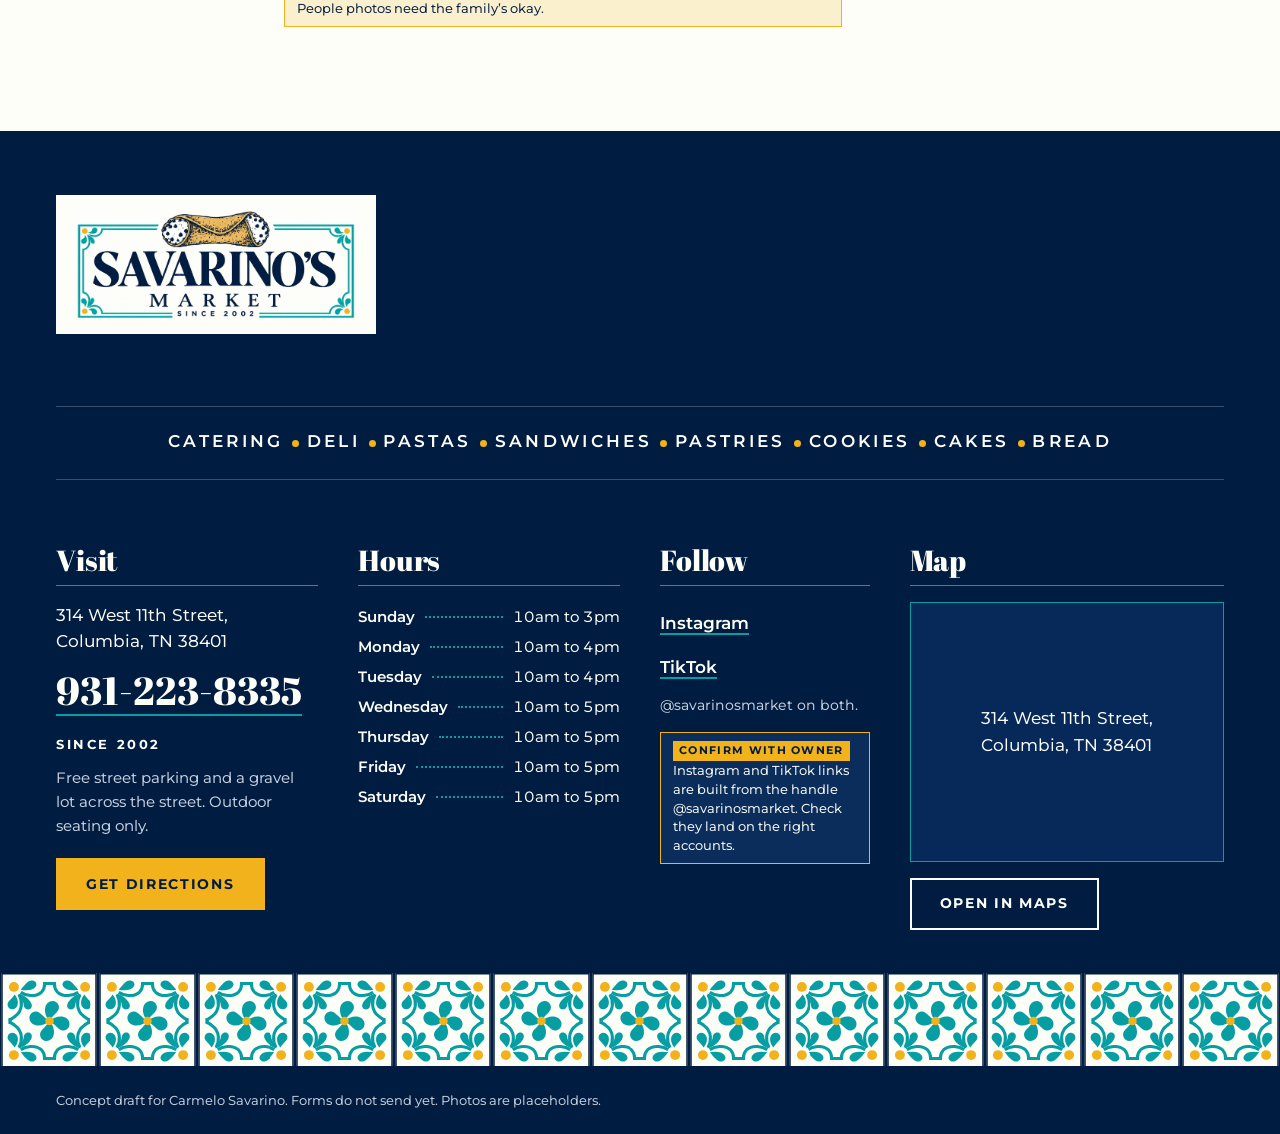
==== commit 7e7a5a77: "Add slim tile rows above the navy sections The maiolica tile band was only in the footer. Add a 64px" ====
--- a/site/index.html
+++ b/site/index.html
@@ -63,6 +63,7 @@
 </div>
 </section>
 
+<div class="tile-band tile-band--slim" role="presentation"></div>
 <section class="sec field-navy" id="visit" aria-labelledby="visit-h">
 <div class="wrap">
 <div class="rf">
@@ -202,6 +203,7 @@
 </div>
 </section>
 
+<div class="tile-band tile-band--slim" role="presentation"></div>
 <section class="sec wholesale field-navy" id="wholesale" aria-labelledby="ws-h">
 <div class="wrap">
 <div class="ws-main">
--- a/site/assets/css/styles.css
+++ b/site/assets/css/styles.css
@@ -501,6 +501,8 @@
 .foot-map-fallback { position: absolute; inset: 0; display: grid; place-content: center; text-align: center; padding: var(--s3); gap: var(--s2); }
 .foot-since { font-weight: 700; letter-spacing: 0.2em; text-transform: uppercase; font-size: var(--t-1); }
 .tile-band { height: 96px; background: url("../img/tile.svg") round no-repeat left top / 96px 96px; border-top: 3px solid var(--navy); }
+/* A slimmer tile row that opens the navy sections higher up the page */
+.tile-band--slim { height: 64px; background: url("../img/tile.svg") round no-repeat left top / 64px 64px; border-top: 0; }
 .legal { padding-block: var(--s3) var(--s3); font-size: 0.8125rem; color: var(--ivory-on-navy); background: var(--navy); }
 .legal p { max-width: none; }
 @media (min-width: 56rem) {
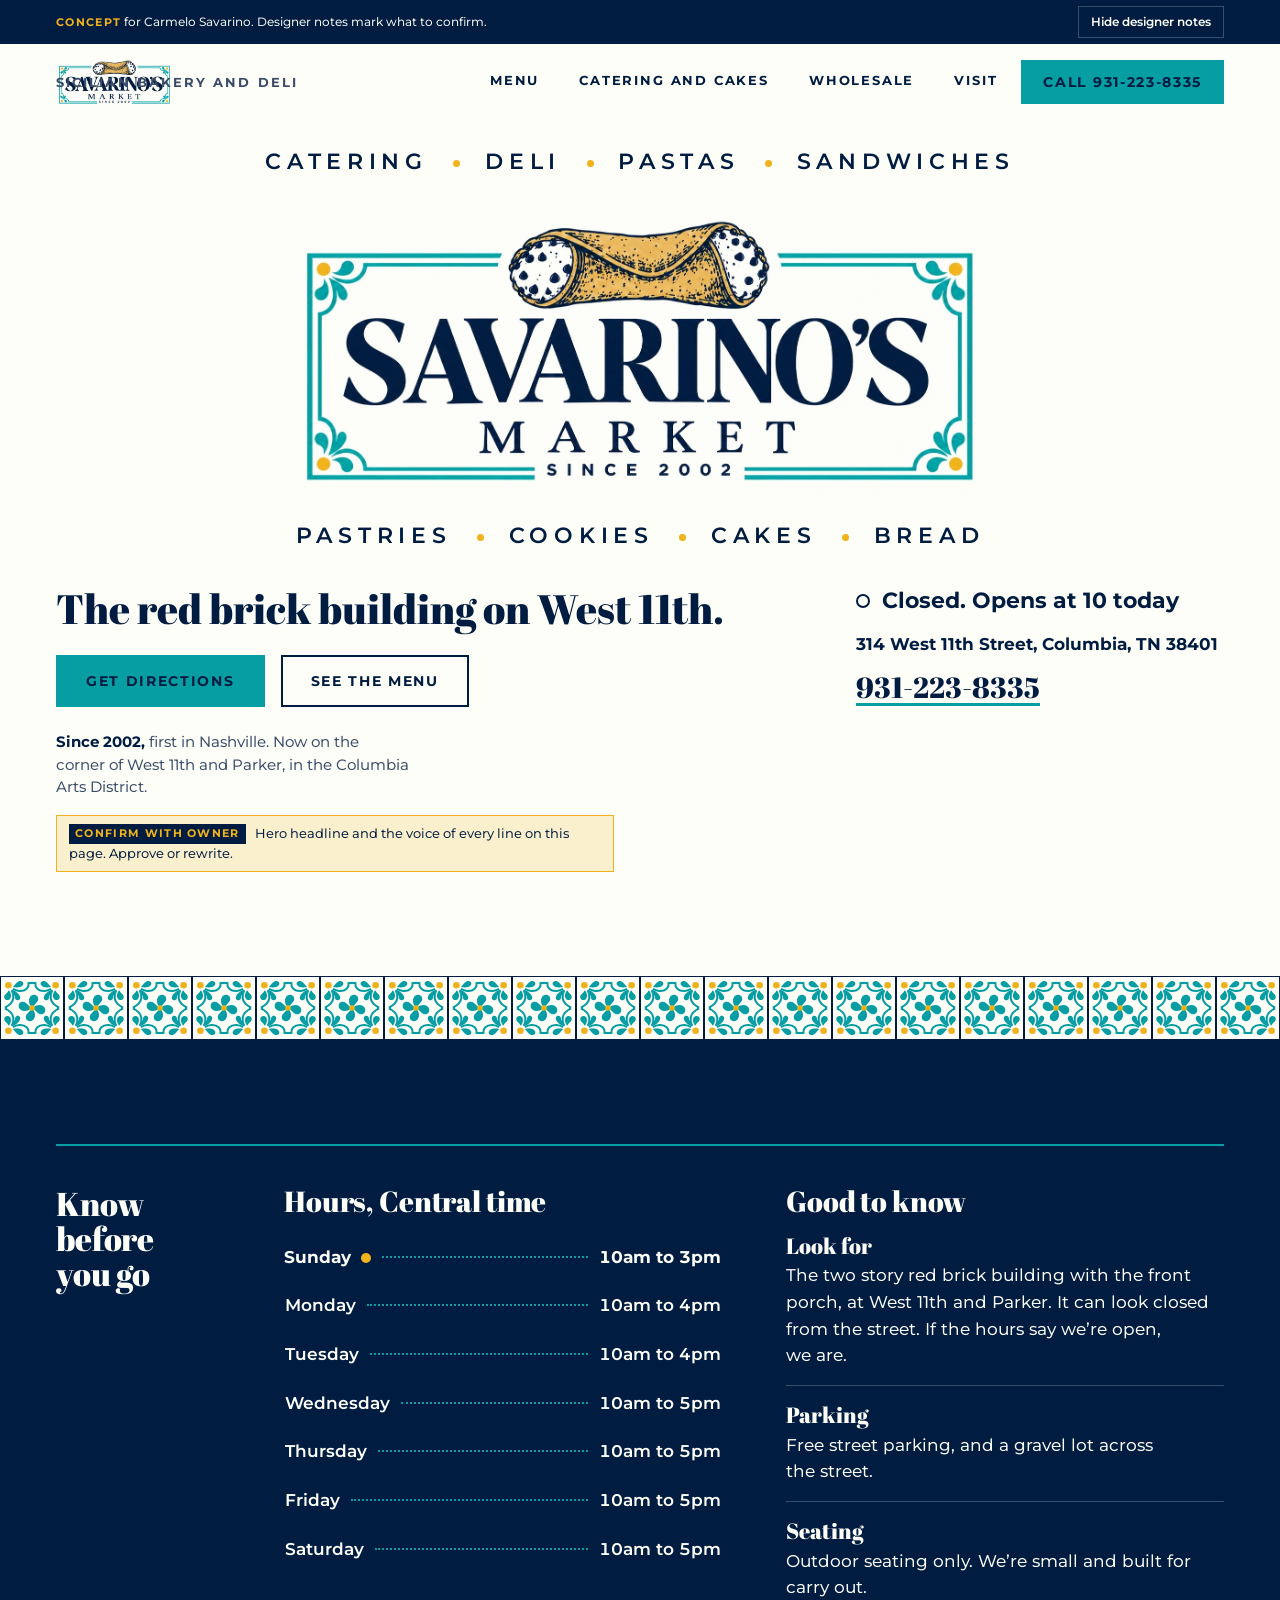
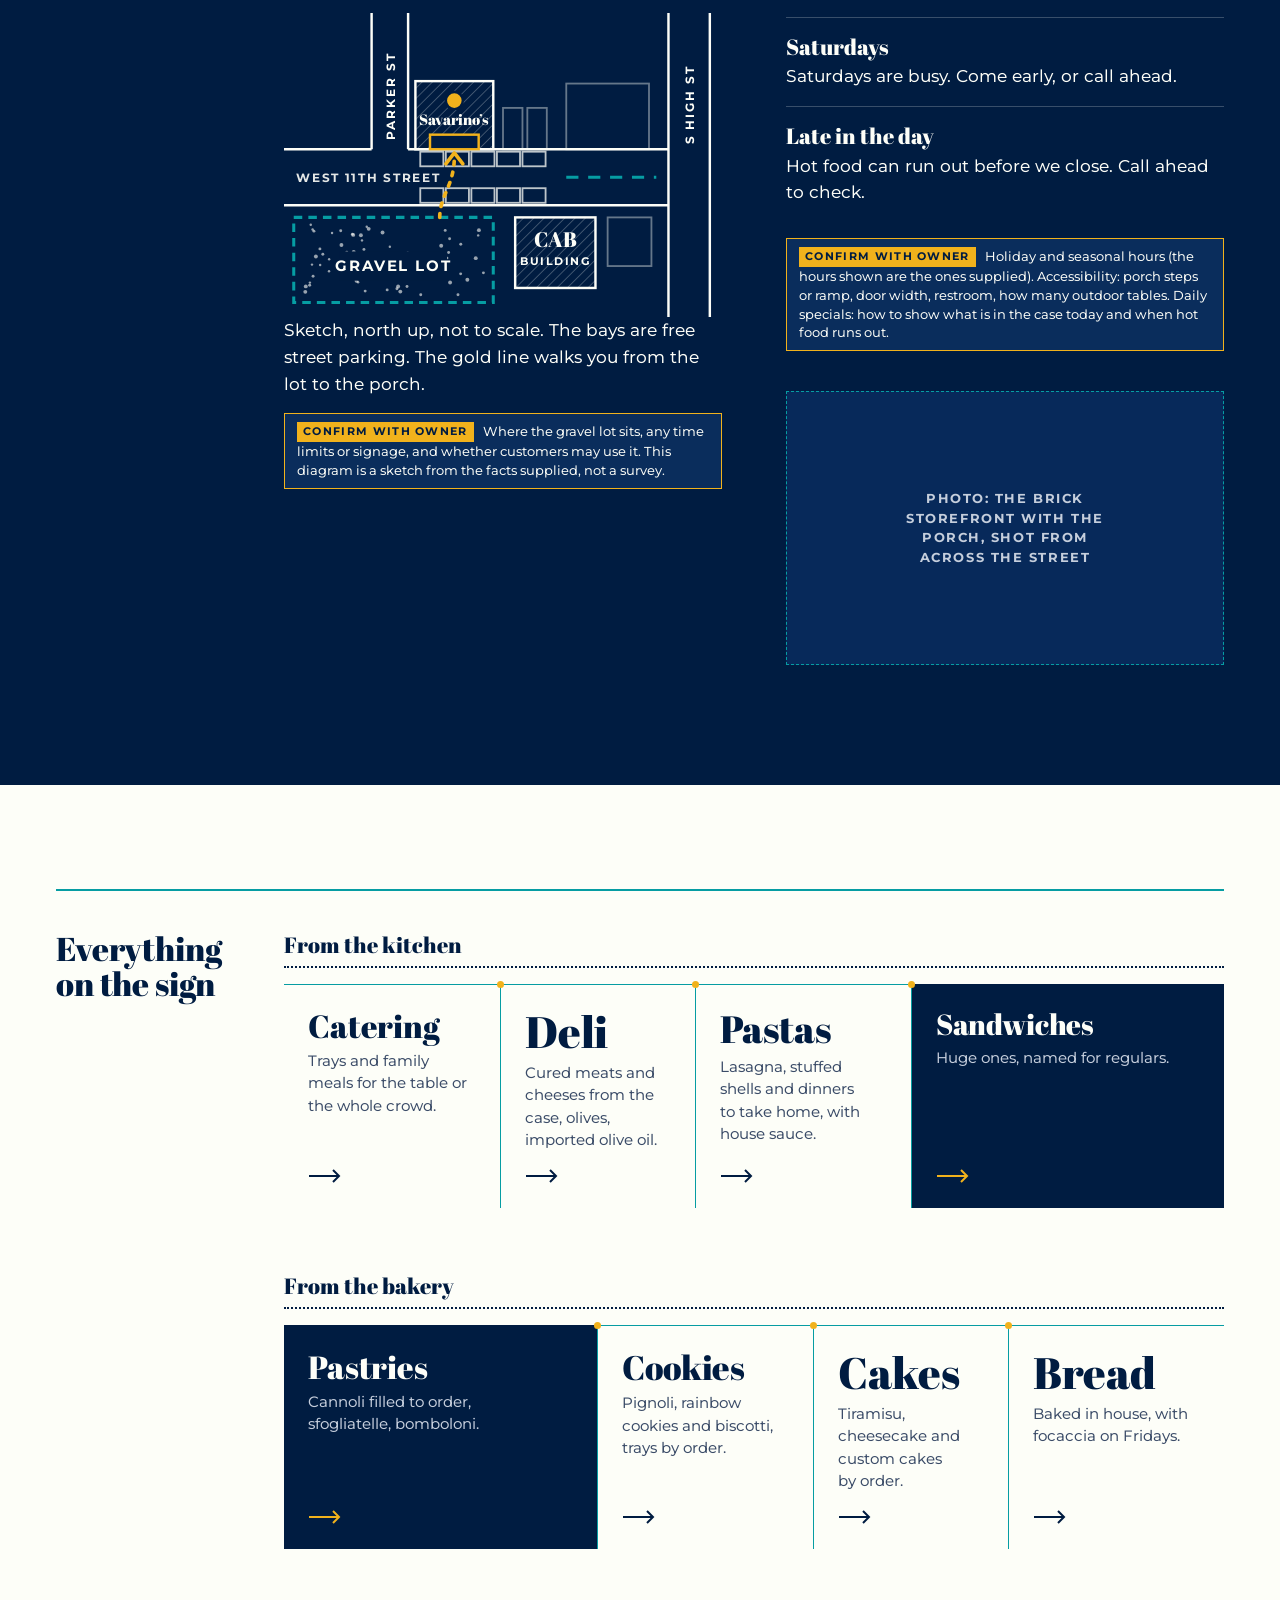
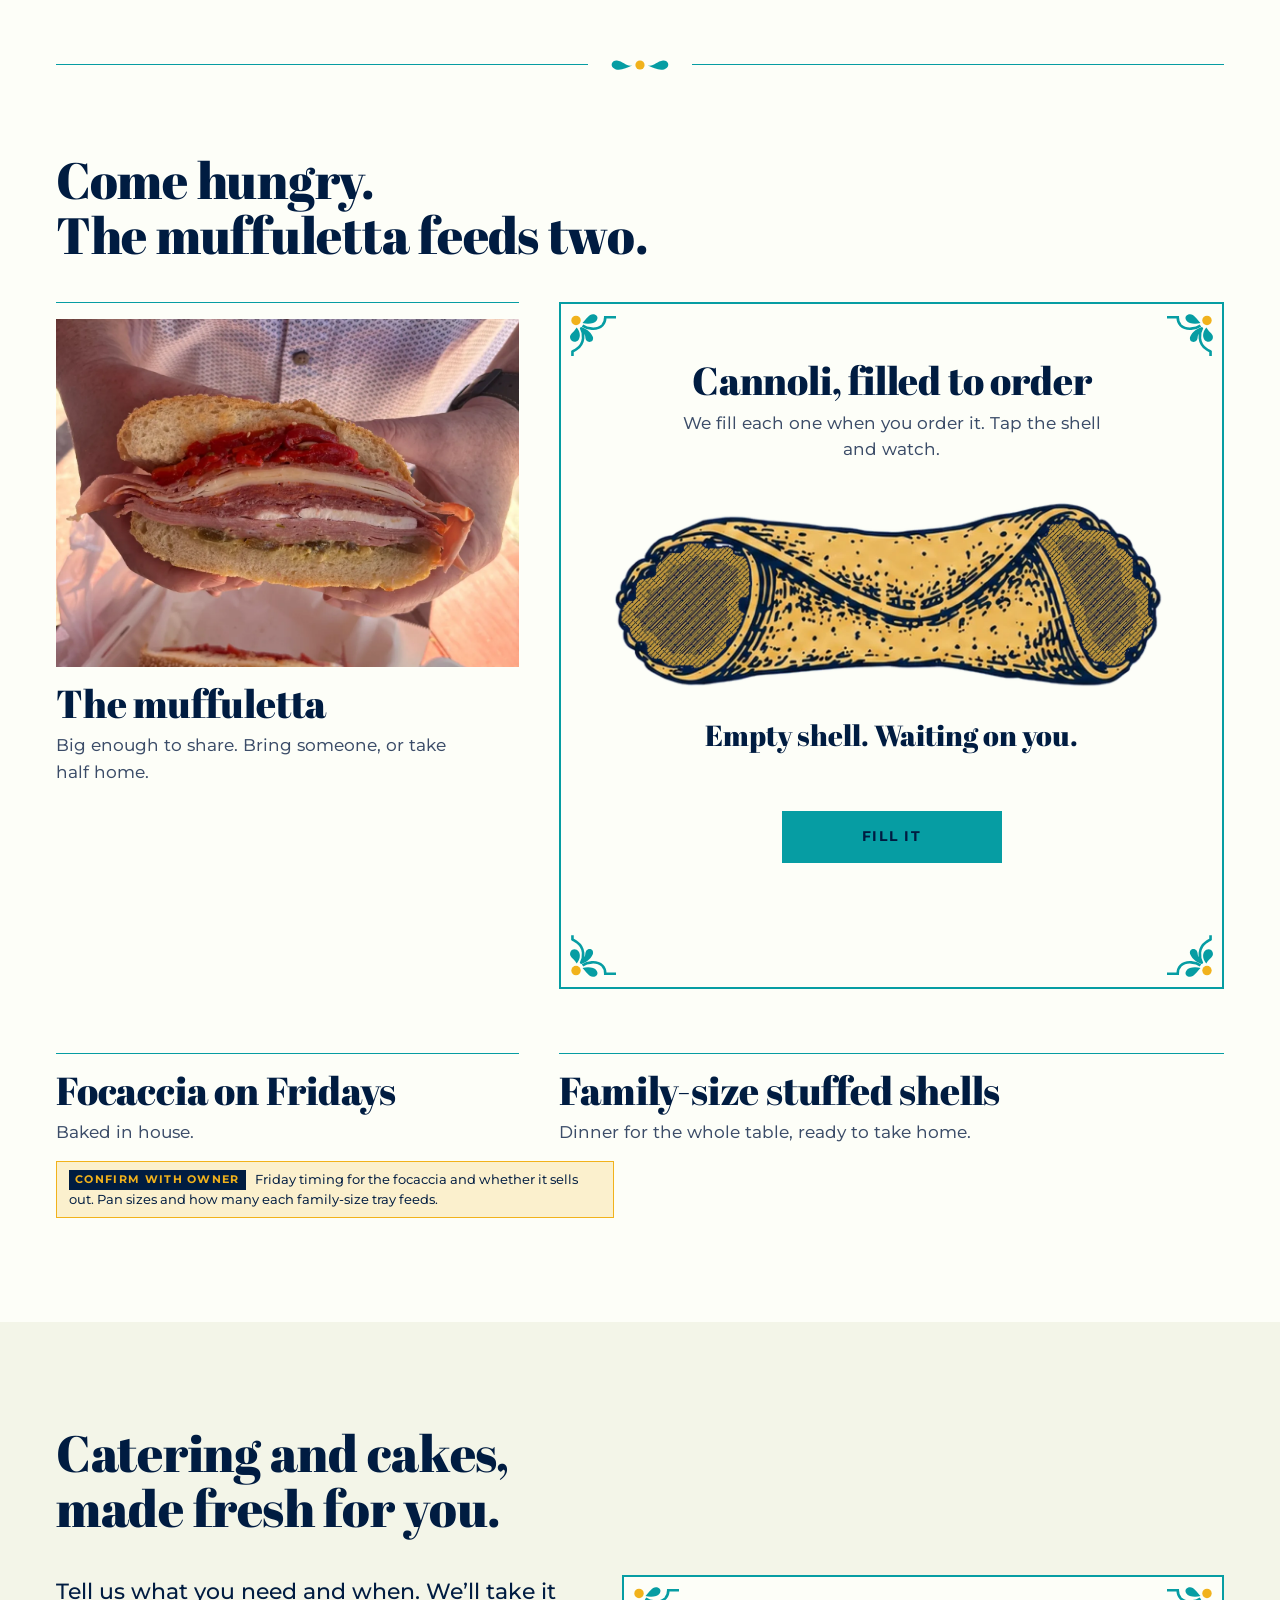
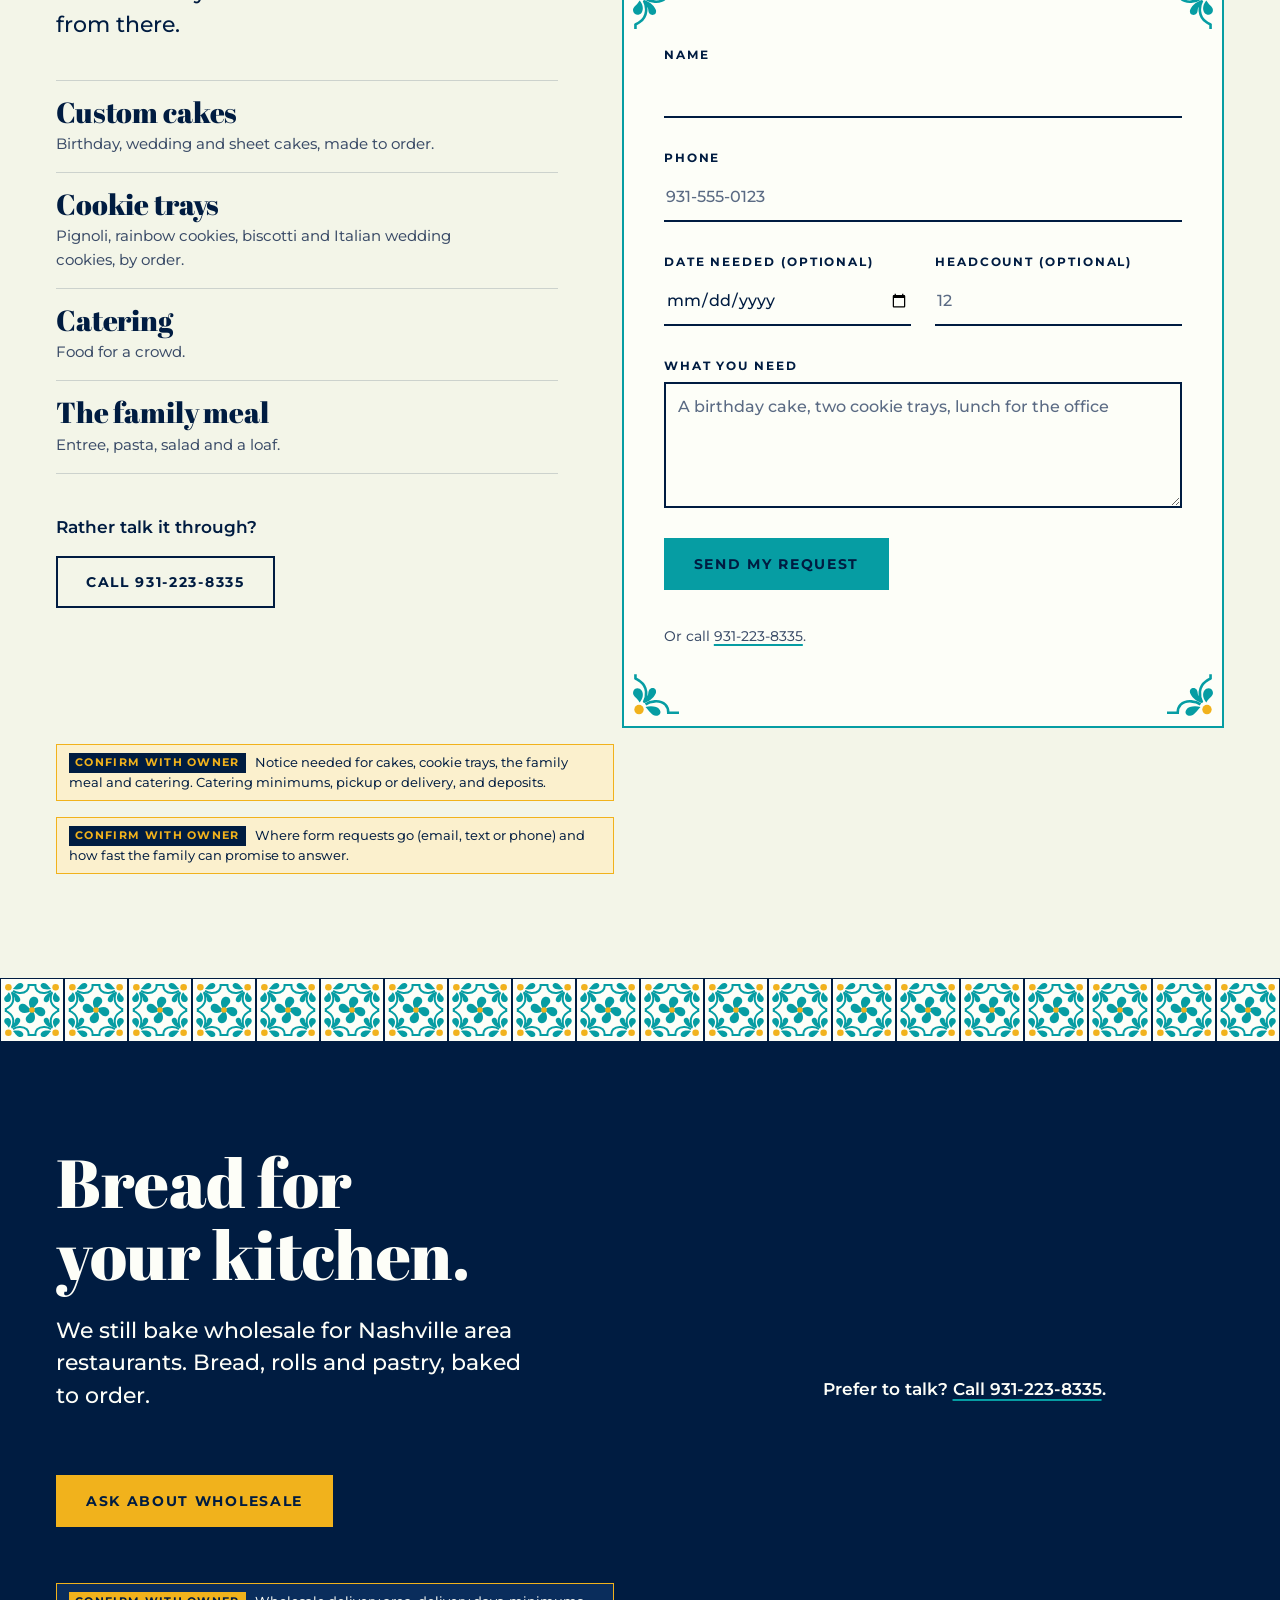
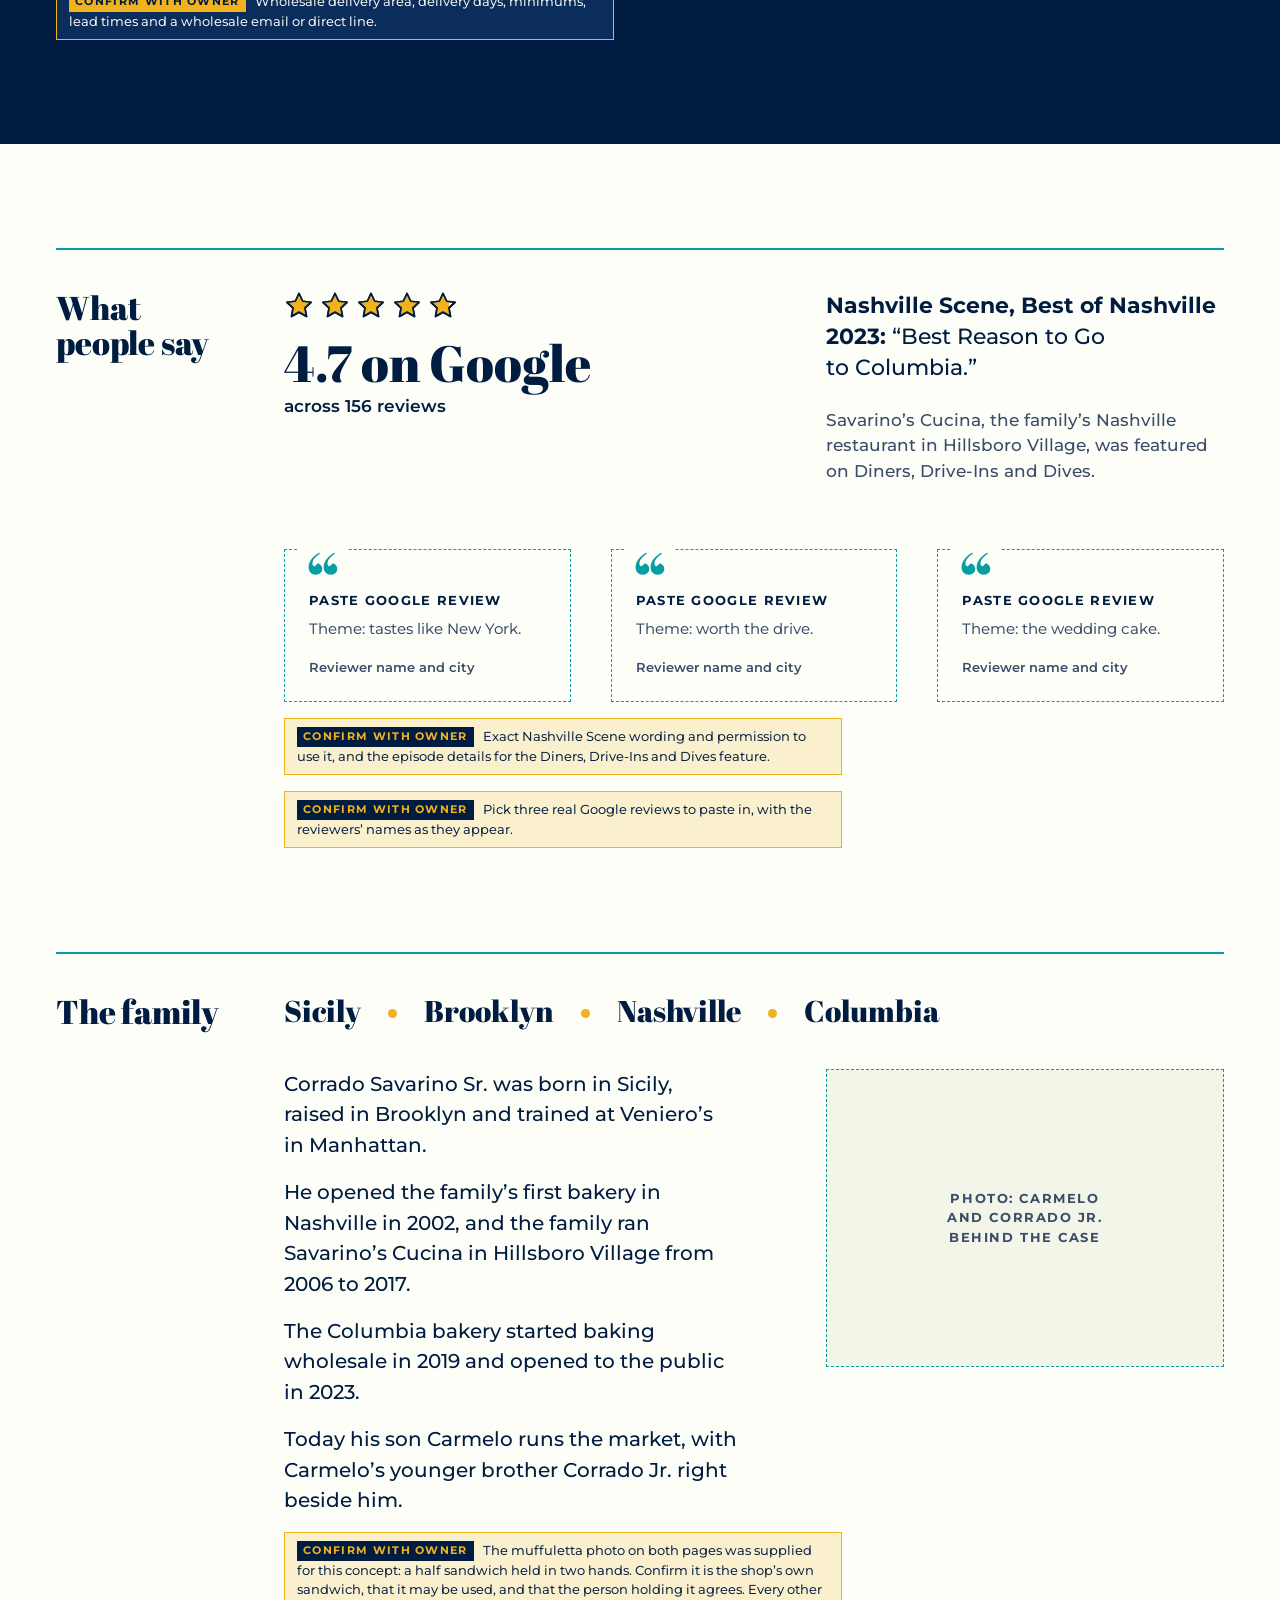
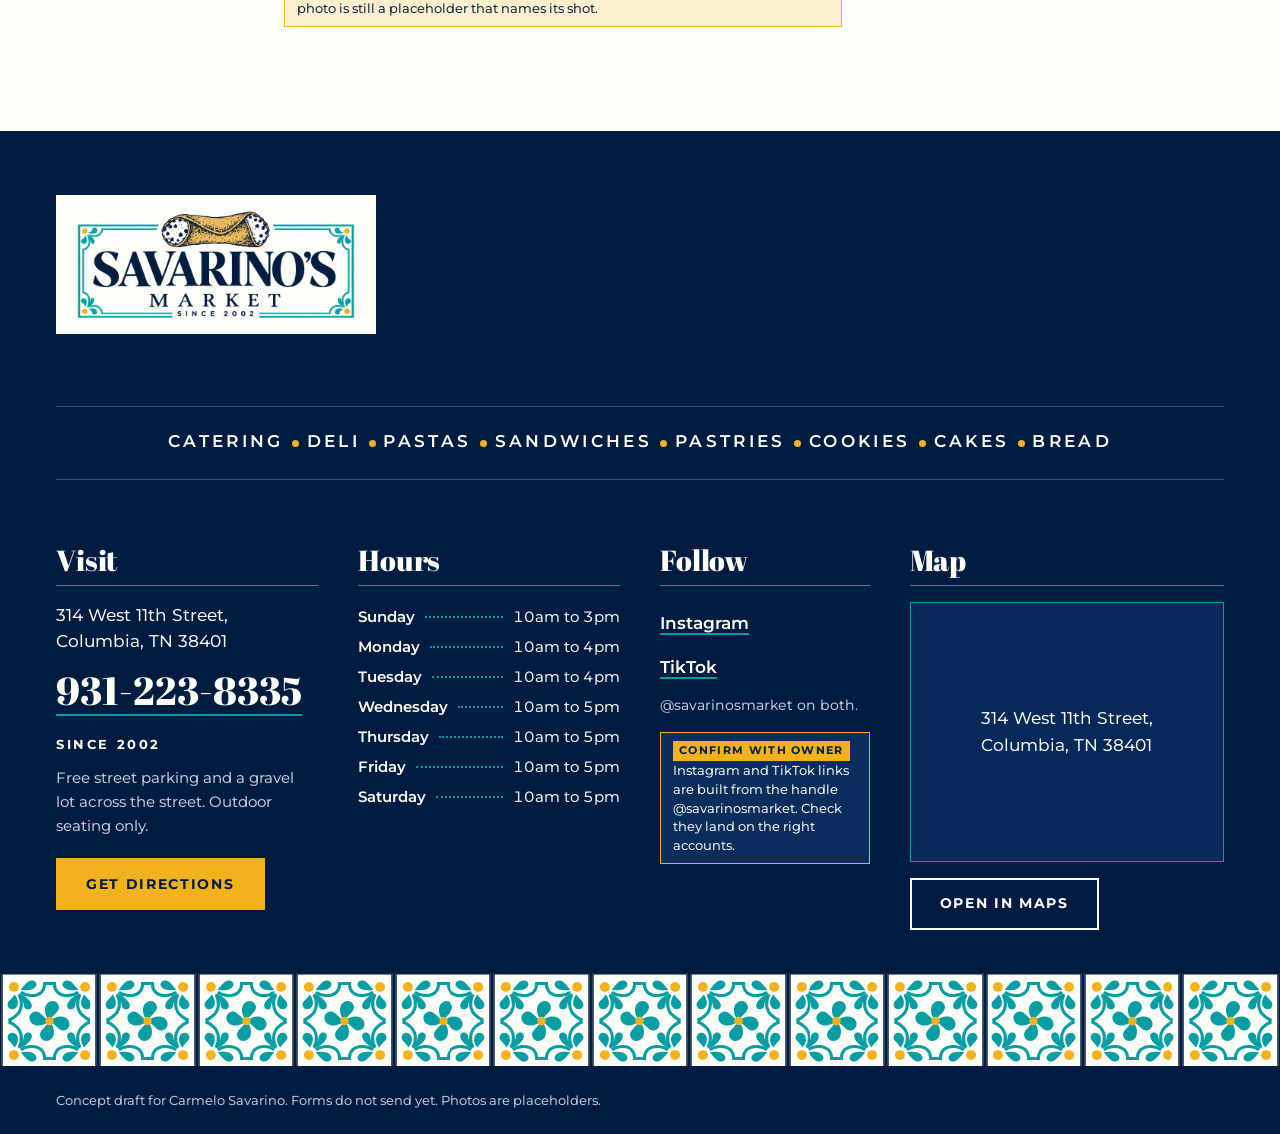
==== commit 896d311d: "Use the real muffuletta photo Replace the temporary stand-in photo on the homepage and the menu with" ====
--- a/site/index.html
+++ b/site/index.html
@@ -6,7 +6,8 @@
 <title>Savarino’s Market | Sicilian bakery and deli, Columbia, Tennessee</title>
 <meta name="description" content="Sicilian family bakery, deli and market since 2002. Sandwiches, pastas, bread, pastries, cakes and catering at 314 West 11th Street, Columbia, Tennessee. Open today.">
 <meta name="theme-color" content="#001C41">
-<meta name="robots" content="noindex">
+<meta name="robots" content="noindex, nofollow, noarchive, noimageindex">
+<meta name="referrer" content="no-referrer">
 <meta property="og:type" content="website">
 <meta property="og:site_name" content="Savarino’s Market">
 <meta property="og:title" content="Savarino’s Market, Columbia, Tennessee">
@@ -140,7 +141,7 @@
 <h2 class="fav-head" id="fav-h" style="margin-top:clamp(40px,6vw,104px)"><span>Come hungry.</span> <span>The muffuletta feeds two.</span></h2>
 <div class="favs">
 <article class="fav fav--muff">
-<figure class="photo "><img src="assets/img/temp-photo.webp" alt="Temporary photo: a toasted meringue drink in a green glass, standing in for the muffuletta shot" width="1200" height="1600" loading="lazy"><figcaption><b>Temp photo.</b> Needed here: muffuletta cut in half on butcher paper.</figcaption></figure>
+<figure class="photo "><img src="assets/img/muffuletta.webp" alt="A muffuletta cut in half and held in two hands: layers of sliced meat and cheese, roasted red peppers and green relish on seeded bread, with the other half in a takeout box" width="1200" height="1600" loading="lazy"></figure>
 <h3>The muffuletta</h3>
 <p>Big enough to share. Bring someone, or take half home.</p>
 </article>
@@ -274,7 +275,7 @@
 </div>
 <div class="ph ph--tall" style="max-width:420px"><span>PHOTO: Carmelo and Corrado Jr. behind the case</span></div>
 </div>
-<p class="dn" data-dn="photos"><b>CONFIRM WITH OWNER</b> One temporary photo (a toasted meringue drink, standing in for the muffuletta) sits in the muffuletta frames on both pages, and it shows a child’s hand. Every other photo is a placeholder that names its shot. People photos need the family’s okay.</p>
+<p class="dn" data-dn="photos"><b>CONFIRM WITH OWNER</b> The muffuletta photo on both pages was supplied for this concept: a half sandwich held in two hands. Confirm it is the shop’s own sandwich, that it may be used, and that the person holding it agrees. Every other photo is still a placeholder that names its shot.</p>
 </div>
 </div>
 </div>
@@ -313,7 +314,7 @@
 <h3>Map</h3>
 <div class="foot-map">
 <div class="foot-map-fallback" aria-hidden="true"><p style="margin:0;max-width:none">314 West 11th Street, <span class="nw">Columbia, TN 38401</span></p></div>
-<iframe title="Map to Savarino’s Market, 314 West 11th Street, Columbia, Tennessee" src="https://www.google.com/maps?q=314+West+11th+Street,+Columbia,+TN+38401&output=embed" loading="lazy" referrerpolicy="no-referrer-when-downgrade"></iframe>
+<iframe title="Map to Savarino’s Market, 314 West 11th Street, Columbia, Tennessee" src="https://www.google.com/maps?q=314+West+11th+Street,+Columbia,+TN+38401&output=embed" loading="lazy" referrerpolicy="no-referrer"></iframe>
 </div>
 <a class="btn btn-line-light foot-map-link" href="https://www.google.com/maps/dir/?api=1&destination=314+West+11th+Street%2C+Columbia%2C+TN+38401" rel="noopener">Open in Maps</a>
 </div>
--- a/site/assets/css/styles.css
+++ b/site/assets/css/styles.css
@@ -317,7 +317,7 @@
 .ph--wide { aspect-ratio: 16 / 9; }
 /* A real photo in a placeholder slot */
 .photo { margin: 0 0 var(--s2); }
-.photo img { display: block; width: 100%; height: auto; aspect-ratio: 4 / 3; object-fit: cover; object-position: 50% 52%; background: var(--ivory-2); }
+.photo img { display: block; width: 100%; height: auto; aspect-ratio: 4 / 3; object-fit: cover; object-position: 50% 47%; background: var(--ivory-2); }
 .photo--wide img { aspect-ratio: 16 / 9; }
 .photo figcaption { margin-top: var(--s1); font-size: 0.8125rem; line-height: 1.45; color: var(--navy-2); max-width: 52ch; }
 .photo figcaption b { font-weight: 700; letter-spacing: 0.12em; text-transform: uppercase; font-size: 0.6875rem; background: var(--navy); color: var(--saffron); padding: 2px 6px; margin-right: 6px; display: inline-block; }
